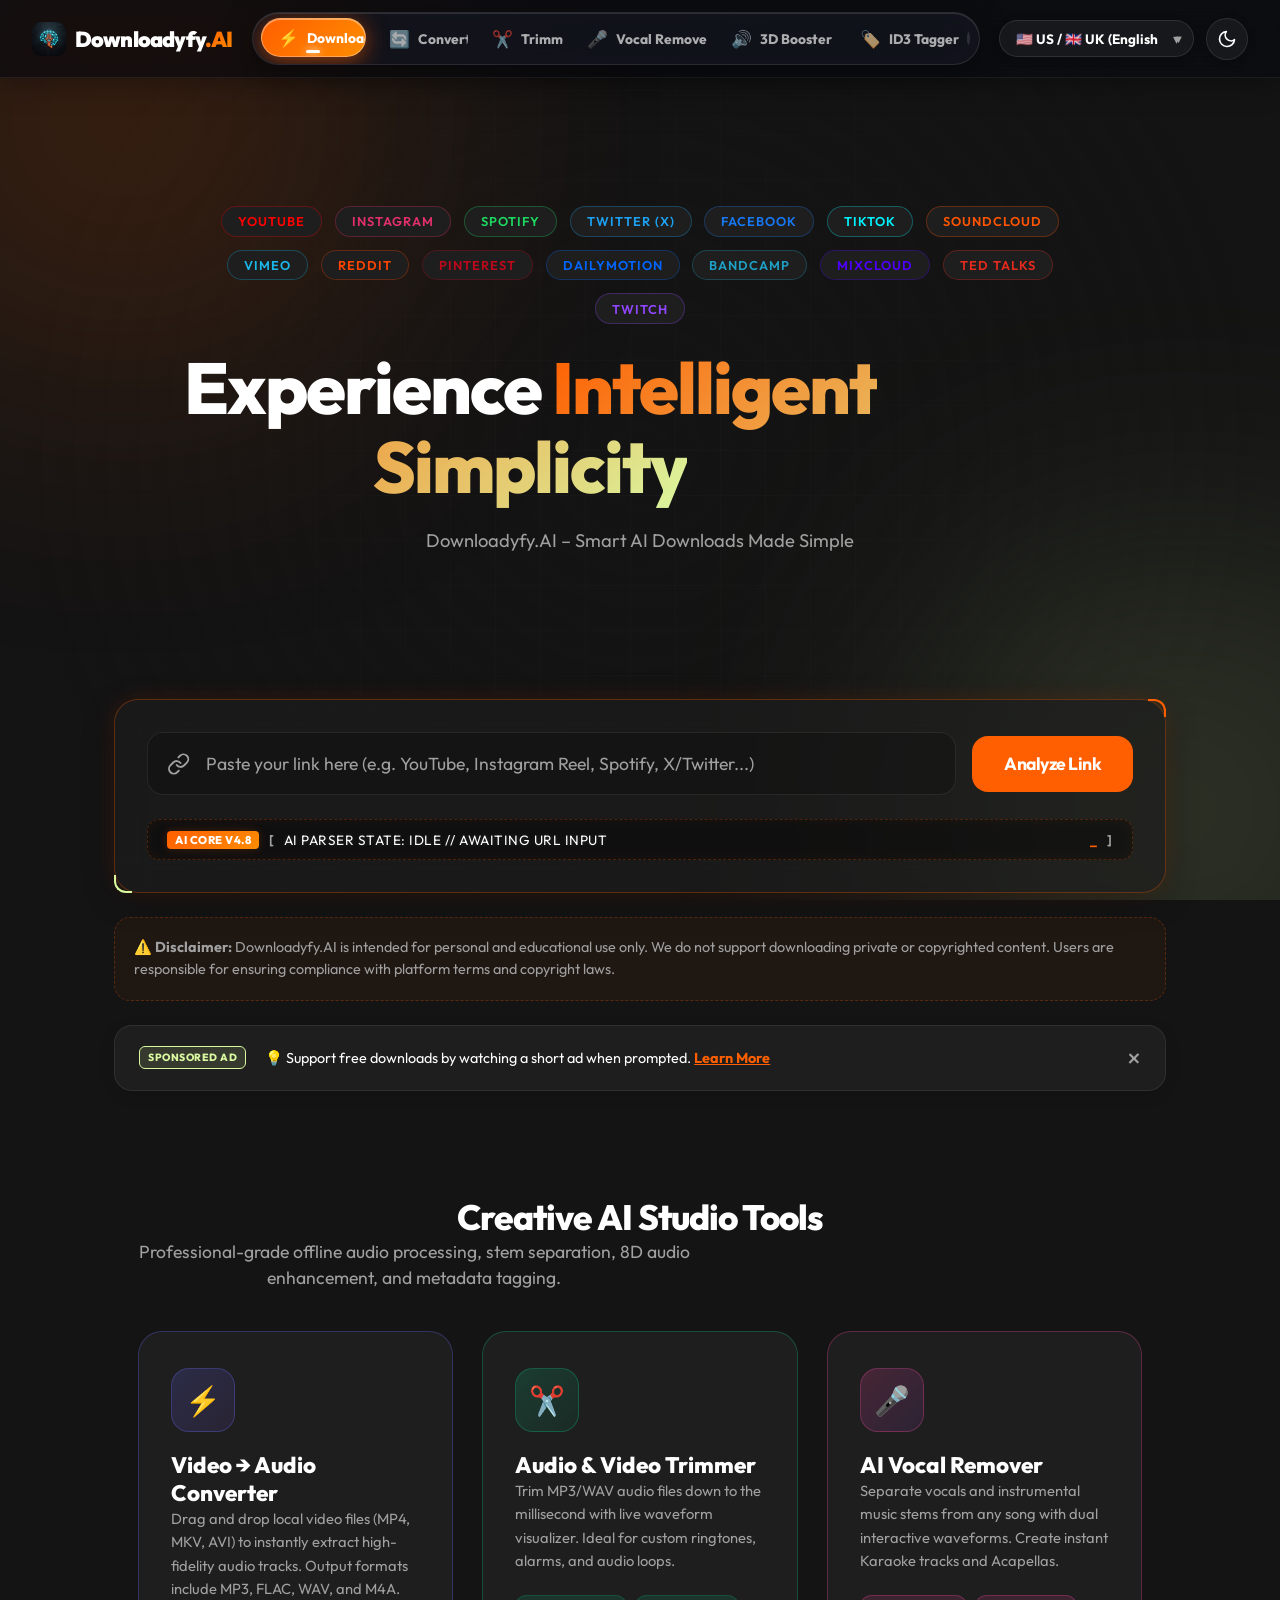
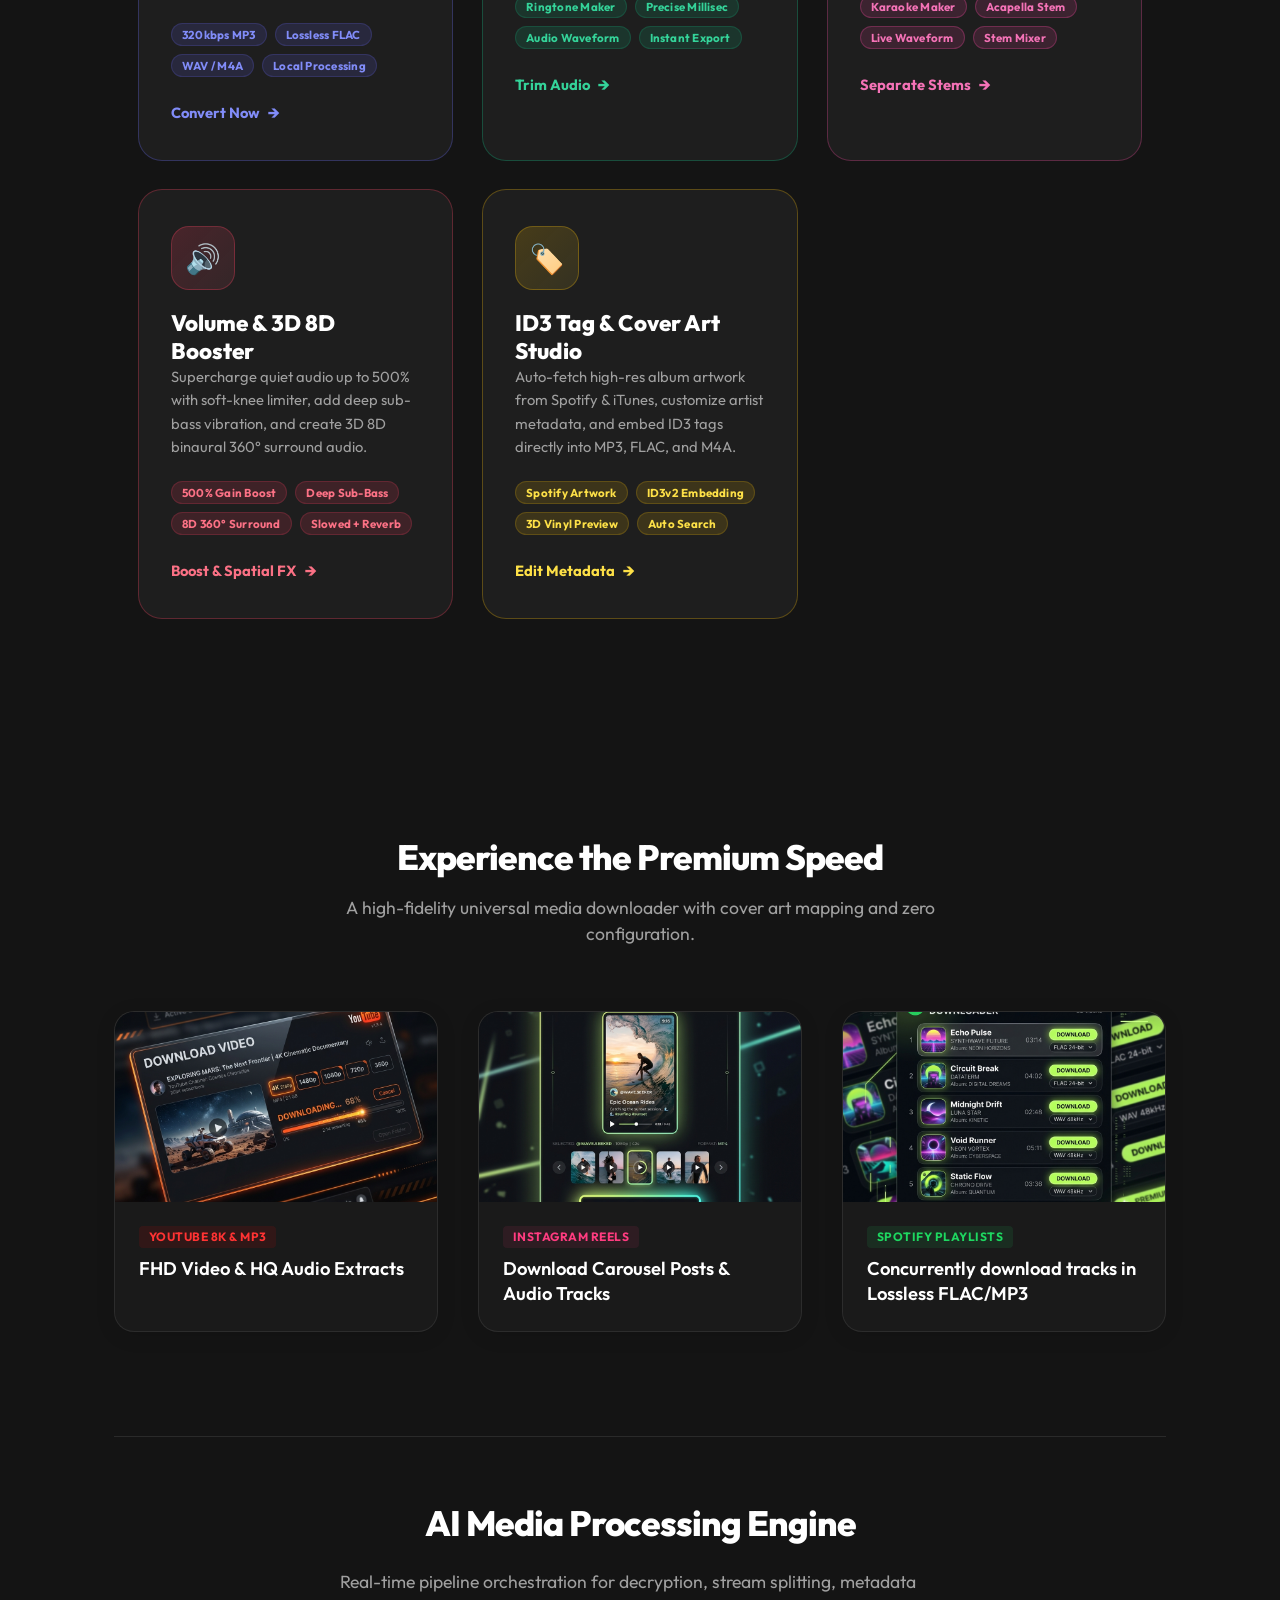
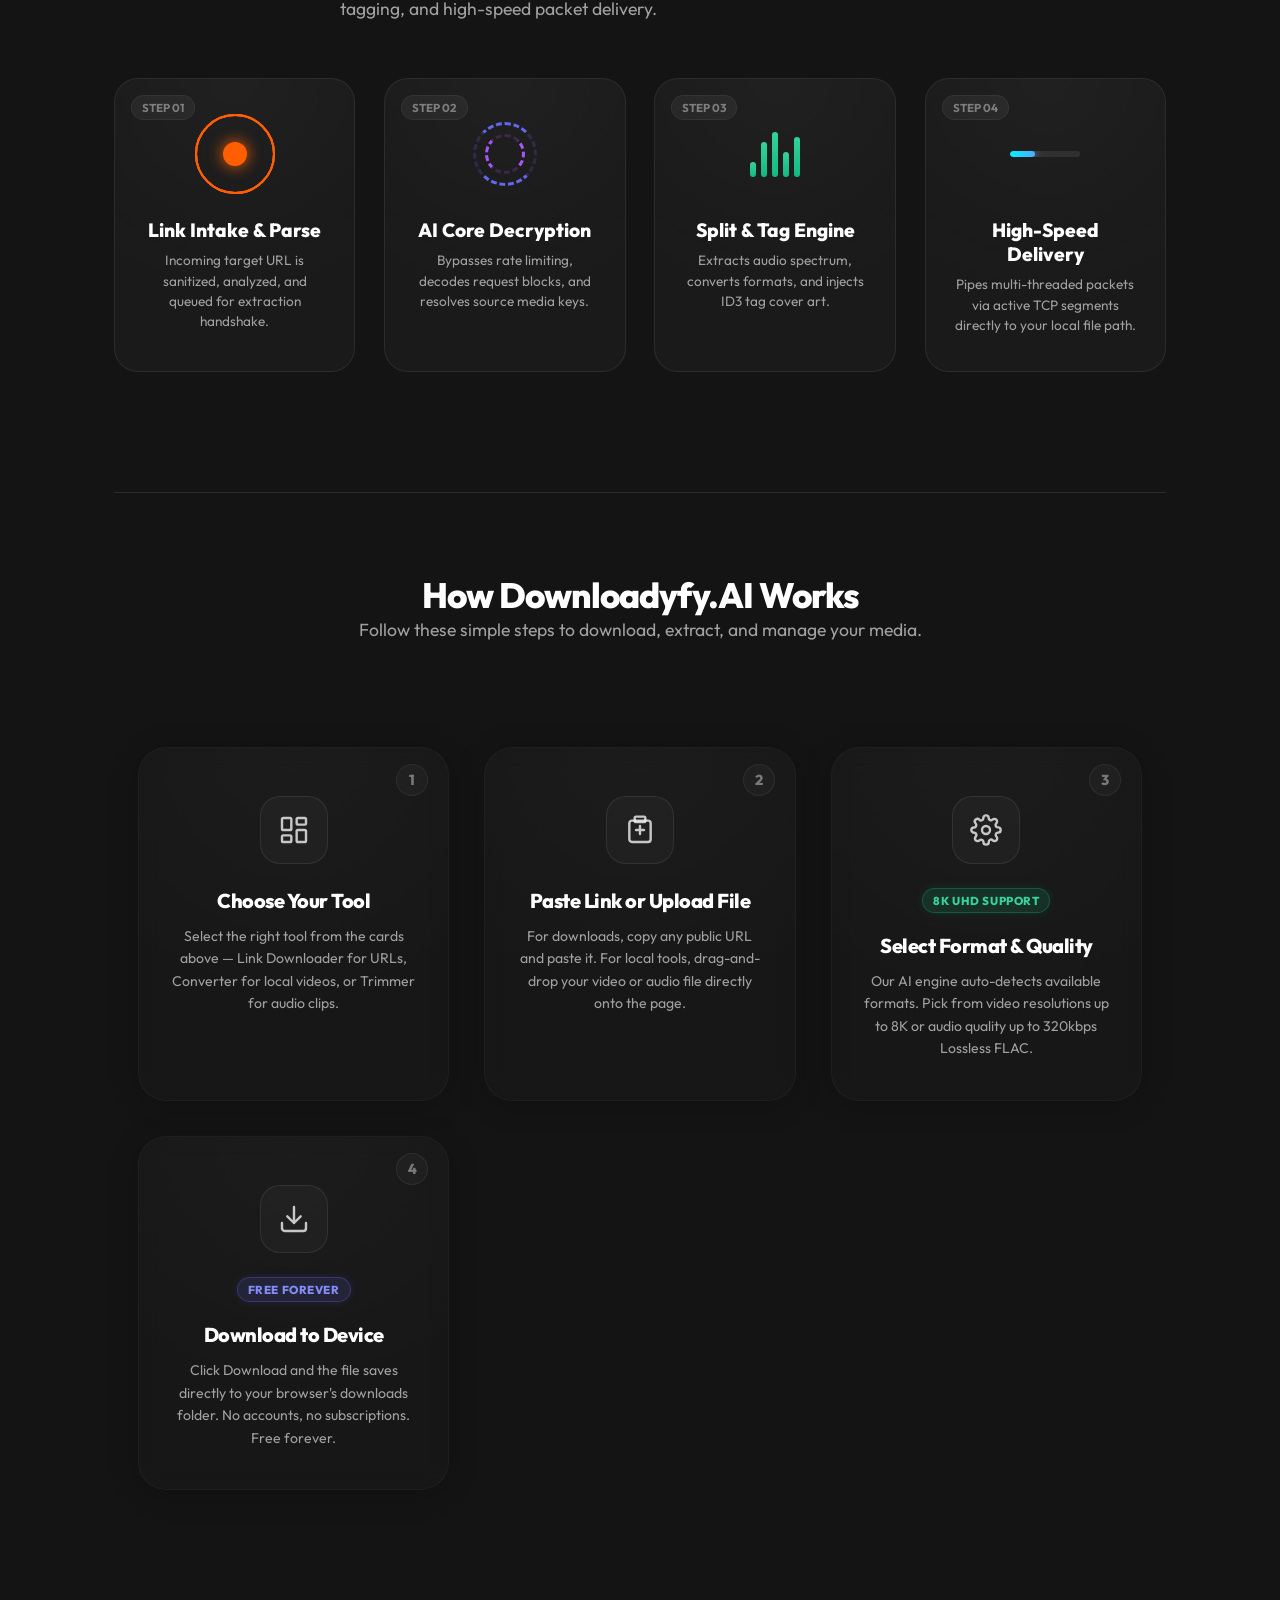
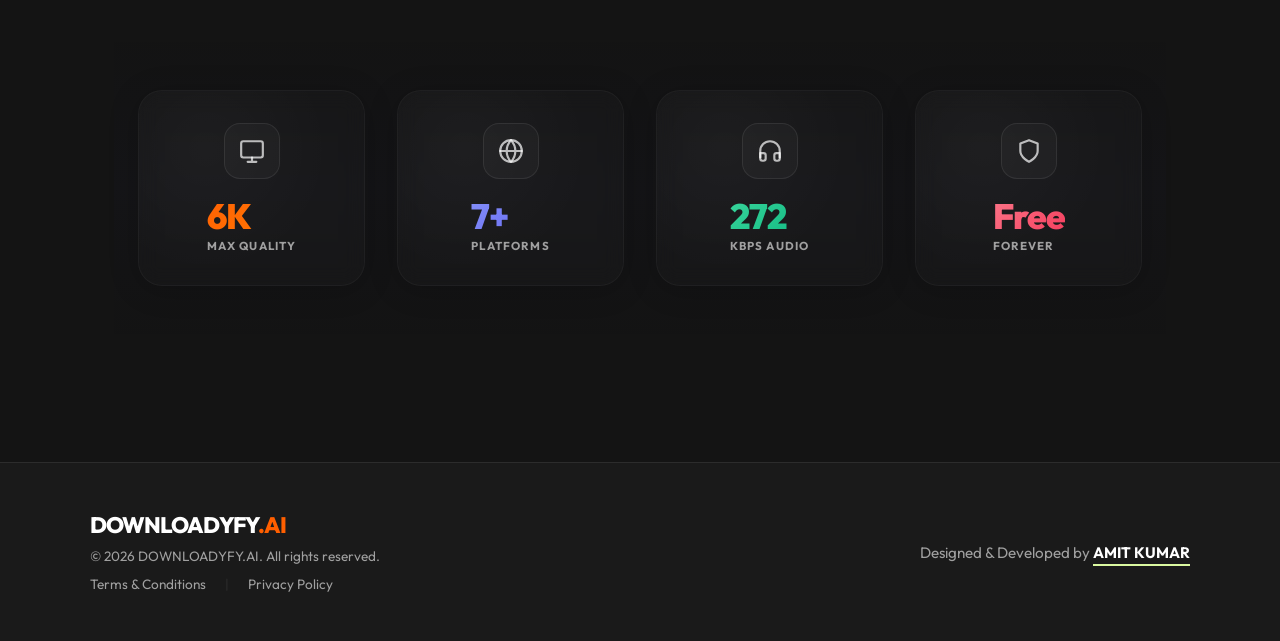
==== frontend/index.html @ 8afffbb5 "style(navbar): implement ultra-premium floating island dock, animated micro-badges, and fixed CSS pa" ====
<!DOCTYPE html>
<html lang="en">
<head>
    <meta charset="UTF-8">
    <meta name="viewport" content="width=device-width, initial-scale=1.0">
    <title>DOWNLOADYFY.AI - Universal Media Downloader & Converter</title>
    <meta name="description" content="Download YouTube 8K videos, MP3, Instagram Reels, Spotify playlists. Convert video to audio. Trim ringtones. Free forever.">
    <link rel="preconnect" href="https://fonts.googleapis.com">
    <link rel="preconnect" href="https://fonts.gstatic.com" crossorigin>
    <link href="https://fonts.googleapis.com/css2?family=Outfit:wght@300;400;600;800&display=swap" rel="stylesheet">
    <link rel="stylesheet" href="styles.css?v=25">
    <style>
        /* ===== HOME PAGE SPECIFIC STYLES ===== */
        .home-hero {
            text-align: center;
            padding: 5rem 1rem 3rem;
        }
        .home-hero .hero-title {
            font-size: clamp(2.5rem, 6vw, 4.5rem);
            margin-bottom: 1.2rem;
        }
        .home-hero .hero-subtitle {
            font-size: 1.15rem;
            max-width: 640px;
            margin: 0 auto 2.5rem;
        }

        /* Tool Selection Cards */
        .tools-grid {
            display: grid;
            grid-template-columns: repeat(auto-fit, minmax(240px, 1fr));
            gap: 1.8rem;
            max-width: 1200px;
            margin: 0 auto;
            padding: 0 1.5rem 4rem;
        }

        .tool-card {
            background: var(--card-bg);
            border: 1px solid var(--glass-border);
            border-radius: 24px;
            padding: 2.2rem 2rem;
            cursor: pointer;
            text-decoration: none;
            color: inherit;
            display: flex;
            flex-direction: column;
            gap: 1rem;
            transition: transform 0.3s cubic-bezier(0.34, 1.56, 0.64, 1),
                        box-shadow 0.3s ease,
                        border-color 0.3s ease;
            position: relative;
            overflow: hidden;
        }

        .tool-card::before {
            content: '';
            position: absolute;
            inset: 0;
            border-radius: 24px;
            opacity: 0;
            transition: opacity 0.4s ease;
        }

        .tool-card:hover {
            transform: translateY(-8px) scale(1.02);
            box-shadow: 0 20px 60px rgba(0,0,0,0.3);
        }

        .tool-card.downloader-tool::before { background: radial-gradient(ellipse at top left, rgba(255, 95, 0, 0.12), transparent 70%); }
        .tool-card.converter-tool::before { background: radial-gradient(ellipse at top left, rgba(99, 102, 241, 0.12), transparent 70%); }
        .tool-card.trimmer-tool::before { background: radial-gradient(ellipse at top left, rgba(16, 185, 129, 0.12), transparent 70%); }
        .tool-card.booster-tool::before { background: radial-gradient(ellipse at top left, rgba(244, 63, 94, 0.12), transparent 70%); }
        .tool-card.tagger-tool::before { background: radial-gradient(ellipse at top left, rgba(234, 179, 8, 0.12), transparent 70%); }

        .tool-card:hover::before { opacity: 1; }

        .tool-card.downloader-tool { border-color: rgba(255, 95, 0, 0.3); }
        .tool-card.converter-tool { border-color: rgba(99, 102, 241, 0.3); }
        .tool-card.trimmer-tool { border-color: rgba(16, 185, 129, 0.3); }
        .tool-card.booster-tool { border-color: rgba(244, 63, 94, 0.3); }
        .tool-card.tagger-tool { border-color: rgba(234, 179, 8, 0.3); }

        .tool-card.downloader-tool:hover { border-color: var(--accent-orange); box-shadow: 0 20px 60px rgba(255,95,0,0.15); }
        .tool-card.converter-tool:hover { border-color: #6366f1; box-shadow: 0 20px 60px rgba(99,102,241,0.15); }
        .tool-card.trimmer-tool:hover { border-color: #10b981; box-shadow: 0 20px 60px rgba(16,185,129,0.15); }
        .tool-card.booster-tool:hover { border-color: #f43f5e; box-shadow: 0 20px 60px rgba(244,63,94,0.15); }
        .tool-card.tagger-tool:hover { border-color: #eab308; box-shadow: 0 20px 60px rgba(234,179,8,0.15); }

        .tool-icon-wrapper {
            width: 64px;
            height: 64px;
            border-radius: 18px;
            display: flex;
            align-items: center;
            justify-content: center;
            font-size: 1.8rem;
            margin-bottom: 0.2rem;
            transition: transform 0.3s ease;
        }

        .tool-card:hover .tool-icon-wrapper { transform: scale(1.1) rotate(-3deg); }

        .tool-card.downloader-tool .tool-icon-wrapper { background: linear-gradient(135deg, rgba(255,95,0,0.2), rgba(255,140,0,0.1)); border: 1px solid rgba(255,95,0,0.3); }
        .tool-card.converter-tool .tool-icon-wrapper { background: linear-gradient(135deg, rgba(99,102,241,0.2), rgba(139,92,246,0.1)); border: 1px solid rgba(99,102,241,0.3); }
        .tool-card.trimmer-tool .tool-icon-wrapper { background: linear-gradient(135deg, rgba(16,185,129,0.2), rgba(5,150,105,0.1)); border: 1px solid rgba(16,185,129,0.3); }
        .tool-card.booster-tool .tool-icon-wrapper { background: linear-gradient(135deg, rgba(244,63,94,0.2), rgba(251,113,133,0.1)); border: 1px solid rgba(244,63,94,0.3); }
        .tool-card.tagger-tool .tool-icon-wrapper { background: linear-gradient(135deg, rgba(234,179,8,0.2), rgba(253,224,71,0.1)); border: 1px solid rgba(234,179,8,0.3); }

        .tool-title {
            font-size: 1.4rem;
            font-weight: 800;
            color: var(--text-main);
            margin: 0;
        }

        .tool-desc {
            font-size: 0.92rem;
            color: var(--text-muted);
            line-height: 1.6;
            margin: 0;
            flex: 1;
        }

        .tool-features {
            display: flex;
            flex-wrap: wrap;
            gap: 0.5rem;
            margin-top: 0.4rem;
        }

        .tool-feature-pill {
            font-size: 0.72rem;
            font-weight: 700;
            padding: 3px 10px;
            border-radius: 20px;
            letter-spacing: 0.02em;
        }

        .tool-card.downloader-tool .tool-feature-pill { background: rgba(255,95,0,0.15); color: var(--accent-orange); border: 1px solid rgba(255,95,0,0.2); }
        .tool-card.converter-tool .tool-feature-pill { background: rgba(99,102,241,0.15); color: #818cf8; border: 1px solid rgba(99,102,241,0.2); }
        .tool-card.trimmer-tool .tool-feature-pill { background: rgba(16,185,129,0.15); color: #34d399; border: 1px solid rgba(16,185,129,0.2); }
        .tool-card.booster-tool .tool-feature-pill { background: rgba(244,63,94,0.15); color: #fb7185; border: 1px solid rgba(244,63,94,0.2); }
        .tool-card.tagger-tool .tool-feature-pill { background: rgba(234,179,8,0.15); color: #fde047; border: 1px solid rgba(234,179,8,0.2); }

        .tool-cta {
            display: flex;
            align-items: center;
            gap: 0.5rem;
            font-weight: 700;
            font-size: 0.92rem;
            margin-top: 0.5rem;
            transition: gap 0.2s ease;
        }

        .tool-card:hover .tool-cta { gap: 0.9rem; }

        .tool-card.downloader-tool .tool-cta { color: var(--accent-orange); }
        .tool-card.converter-tool .tool-cta { color: #818cf8; }
        .tool-card.trimmer-tool .tool-cta { color: #34d399; }
        .tool-card.booster-tool .tool-cta { color: #fb7185; }
        .tool-card.tagger-tool .tool-cta { color: #fde047; }

        .cta-arrow {
            font-size: 1.1rem;
            transition: transform 0.2s ease;
        }

        .tool-card:hover .cta-arrow { transform: translateX(4px); }

        /* Stats Section & Cards Styling */
        .stats-section {
            padding: 4rem 1.5rem;
            width: 100%;
            display: flex;
            justify-content: center;
            align-items: center;
            position: relative;
            background: linear-gradient(180deg, transparent, rgba(99, 102, 241, 0.02) 50%, transparent);
        }

        .stats-container {
            display: grid;
            grid-template-columns: repeat(auto-fit, minmax(200px, 1fr));
            gap: 2rem;
            width: 100%;
            max-width: 1100px;
            margin: 0 auto;
        }

        .stat-card {
            background: rgba(255, 255, 255, 0.015);
            border: 1px solid rgba(255, 255, 255, 0.04);
            border-radius: 24px;
            padding: 2rem 1.5rem;
            display: flex;
            align-items: center;
            gap: 1.25rem;
            transition: all 0.4s cubic-bezier(0.16, 1, 0.3, 1);
            position: relative;
            overflow: hidden;
            box-shadow: 0 4px 30px rgba(0, 0, 0, 0.2);
            backdrop-filter: blur(10px);
            -webkit-backdrop-filter: blur(10px);
        }

        .stat-card::before {
            content: '';
            position: absolute;
            inset: 0;
            background: radial-gradient(circle at 30% 30%, rgba(255, 255, 255, 0.05), transparent 60%);
            opacity: 0.5;
            transition: opacity 0.4s ease;
        }

        .stat-card:hover {
            transform: translateY(-8px) scale(1.02);
            background: rgba(255, 255, 255, 0.035);
            border-color: rgba(255, 95, 0, 0.3);
            box-shadow: 0 20px 40px rgba(255, 95, 0, 0.1), inset 0 0 15px rgba(255, 255, 255, 0.05);
        }

        .stat-card:hover .stat-icon-wrapper {
            background: rgba(255, 95, 0, 0.15);
            color: var(--accent-orange);
            transform: rotate(5deg) scale(1.1);
            box-shadow: 0 0 20px rgba(255, 95, 0, 0.2);
        }

        .stat-card:hover .stat-num {
            text-shadow: 0 0 15px rgba(255, 95, 0, 0.5);
            transform: translateX(2px);
        }

        .stat-icon-wrapper {
            width: 56px;
            height: 56px;
            border-radius: 16px;
            background: rgba(255, 255, 255, 0.03);
            border: 1px solid rgba(255, 255, 255, 0.08);
            display: flex;
            align-items: center;
            justify-content: center;
            color: rgba(255, 255, 255, 0.7);
            transition: all 0.4s cubic-bezier(0.16, 1, 0.3, 1);
            flex-shrink: 0;
        }

        .stat-icon {
            width: 26px;
            height: 26px;
        }

        .stat-info {
            display: flex;
            flex-direction: column;
            gap: 0.25rem;
        }

        .stat-num {
            font-size: 2.2rem;
            font-weight: 850;
            background: linear-gradient(135deg, #ffffff 30%, #a3a3a3 100%);
            -webkit-background-clip: text;
            -webkit-text-fill-color: transparent;
            background-clip: text;
            letter-spacing: -1px;
            line-height: 1;
            transition: all 0.3s ease;
        }

        /* Customize gradients for different stats */
        .stat-card:nth-child(1) .stat-num {
            background: linear-gradient(135deg, var(--accent-orange), #ff7b00);
            -webkit-background-clip: text;
            background-clip: text;
        }
        .stat-card:nth-child(2) .stat-num {
            background: linear-gradient(135deg, #818cf8, #6366f1);
            -webkit-background-clip: text;
            background-clip: text;
        }
        .stat-card:nth-child(3) .stat-num {
            background: linear-gradient(135deg, #34d399, #10b981);
            -webkit-background-clip: text;
            background-clip: text;
        }
        .stat-card:nth-child(4) .stat-num {
            background: linear-gradient(135deg, #fb7185, #f43f5e);
            -webkit-background-clip: text;
            background-clip: text;
        }

        /* Hover border colors corresponding to their gradients */
        .stat-card:nth-child(1):hover { border-color: rgba(255, 95, 0, 0.35); box-shadow: 0 20px 40px rgba(255, 95, 0, 0.12); }
        .stat-card:nth-child(1):hover .stat-icon-wrapper { color: var(--accent-orange); background: rgba(255, 95, 0, 0.12); }
        
        .stat-card:nth-child(2):hover { border-color: rgba(99, 102, 241, 0.35); box-shadow: 0 20px 40px rgba(99, 102, 241, 0.12); }
        .stat-card:nth-child(2):hover .stat-icon-wrapper { color: #818cf8; background: rgba(99, 102, 241, 0.12); }

        .stat-card:nth-child(3):hover { border-color: rgba(16, 185, 129, 0.35); box-shadow: 0 20px 40px rgba(16, 185, 129, 0.12); }
        .stat-card:nth-child(3):hover .stat-icon-wrapper { color: #34d399; background: rgba(16, 185, 129, 0.12); }

        .stat-card:nth-child(4):hover { border-color: rgba(244, 63, 94, 0.35); box-shadow: 0 20px 40px rgba(244, 63, 94, 0.12); }
        .stat-card:nth-child(4):hover .stat-icon-wrapper { color: #fb7185; background: rgba(244, 63, 94, 0.12); }

        .stat-lbl {
            font-size: 0.72rem;
            color: var(--text-muted);
            font-weight: 700;
            letter-spacing: 0.1em;
            text-transform: uppercase;
        }

        /* Light theme adjustments */
        body.light-theme .stat-card {
            background: rgba(0, 0, 0, 0.02);
            border-color: rgba(0, 0, 0, 0.06);
            box-shadow: 0 4px 30px rgba(0, 0, 0, 0.05);
        }
        body.light-theme .stat-icon-wrapper {
            background: rgba(0, 0, 0, 0.03);
            border-color: rgba(0, 0, 0, 0.06);
            color: rgba(0, 0, 0, 0.6);
        }

        /* === Premium How It Works Section === */
        .hiw-section {
            display: flex;
            flex-direction: column;
            align-items: center;
            gap: 1.5rem;
            padding: 5rem 1.5rem;
            border-top: 1px solid var(--divider);
            position: relative;
            width: 100%;
        }
        .hiw-grid {
            display: grid;
            grid-template-columns: repeat(auto-fit, minmax(240px, 1fr));
            gap: 2.2rem;
            width: 100%;
            max-width: 1200px;
            margin-top: 3rem;
            position: relative;
        }
        .hiw-card {
            background: rgba(255, 255, 255, 0.015);
            border: 1px solid rgba(255, 255, 255, 0.04);
            border-radius: 28px;
            padding: 3rem 2rem 2.5rem;
            text-align: center;
            position: relative;
            transition: all 0.4s cubic-bezier(0.16, 1, 0.3, 1);
            overflow: hidden;
            box-shadow: 0 4px 30px rgba(0, 0, 0, 0.2);
            backdrop-filter: blur(10px);
            -webkit-backdrop-filter: blur(10px);
        }
        .hiw-card::before {
            content: '';
            position: absolute;
            inset: 0;
            background: radial-gradient(circle at top, rgba(255, 255, 255, 0.02), transparent 70%);
            pointer-events: none;
            transition: opacity 0.4s ease;
        }
        
        .hiw-card-icon-wrapper {
            width: 68px;
            height: 68px;
            border-radius: 20px;
            background: rgba(255, 255, 255, 0.03);
            border: 1px solid rgba(255, 255, 255, 0.08);
            display: flex;
            align-items: center;
            justify-content: center;
            color: rgba(255, 255, 255, 0.75);
            margin: 0 auto 1.5rem;
            transition: all 0.4s cubic-bezier(0.16, 1, 0.3, 1);
            position: relative;
        }
        .hiw-card-icon {
            width: 32px;
            height: 32px;
            stroke-width: 1.8px;
            transition: transform 0.4s ease;
        }
        
        .hiw-num {
            position: absolute;
            top: 1rem;
            right: 1.25rem;
            width: 32px;
            height: 32px;
            border-radius: 50%;
            background: rgba(255, 255, 255, 0.03);
            border: 1px solid rgba(255, 255, 255, 0.06);
            color: rgba(255, 255, 255, 0.4);
            font-weight: 800;
            font-size: 0.9rem;
            display: flex;
            align-items: center;
            justify-content: center;
            transition: all 0.4s cubic-bezier(0.16, 1, 0.3, 1);
        }

        .hiw-card-badge {
            display: inline-flex;
            align-items: center;
            justify-content: center;
            background: rgba(255, 95, 0, 0.15);
            border: 1px solid rgba(255, 95, 0, 0.3);
            color: var(--accent-orange);
            font-size: 0.72rem;
            font-weight: 800;
            padding: 4px 10px;
            border-radius: 20px;
            letter-spacing: 0.05em;
            text-transform: uppercase;
            margin-bottom: 1rem;
            box-shadow: 0 0 10px rgba(255, 95, 0, 0.15);
        }

        /* Hover animations and color themes */
        .hiw-card:hover {
            transform: translateY(-10px) scale(1.02);
            background: rgba(255, 255, 255, 0.035);
        }
        
        .hiw-card:hover .hiw-card-icon-wrapper {
            transform: scale(1.1) rotate(5deg);
            box-shadow: 0 0 25px rgba(255, 255, 255, 0.05);
        }
        .hiw-card:hover .hiw-card-icon {
            transform: scale(1.05);
        }

        /* Customize colors per step */
        /* Card 1: Orange/Red */
        .hiw-card:nth-child(1):hover { border-color: rgba(255, 95, 0, 0.35); box-shadow: 0 20px 40px rgba(255, 95, 0, 0.12); }
        .hiw-card:nth-child(1):hover .hiw-card-icon-wrapper { color: var(--accent-orange); background: rgba(255, 95, 0, 0.12); border-color: rgba(255, 95, 0, 0.3); box-shadow: 0 0 25px rgba(255, 95, 0, 0.2); }
        .hiw-card:nth-child(1):hover .hiw-num { border-color: rgba(255, 95, 0, 0.3); color: var(--accent-orange); background: rgba(255, 95, 0, 0.1); }
        
        /* Card 2: Indigo/Violet */
        .hiw-card:nth-child(2):hover { border-color: rgba(99, 102, 241, 0.35); box-shadow: 0 20px 40px rgba(99, 102, 241, 0.12); }
        .hiw-card:nth-child(2):hover .hiw-card-icon-wrapper { color: #818cf8; background: rgba(99, 102, 241, 0.12); border-color: rgba(99, 102, 241, 0.3); box-shadow: 0 0 25px rgba(99, 102, 241, 0.2); }
        .hiw-card:nth-child(2):hover .hiw-num { border-color: rgba(99, 102, 241, 0.3); color: #818cf8; background: rgba(99, 102, 241, 0.1); }
        
        /* Card 3: Emerald/Green */
        .hiw-card:nth-child(3):hover { border-color: rgba(16, 185, 129, 0.35); box-shadow: 0 20px 40px rgba(16, 185, 129, 0.12); }
        .hiw-card:nth-child(3):hover .hiw-card-icon-wrapper { color: #34d399; background: rgba(16, 185, 129, 0.12); border-color: rgba(16, 185, 129, 0.3); box-shadow: 0 0 25px rgba(16, 185, 129, 0.2); }
        .hiw-card:nth-child(3):hover .hiw-num { border-color: rgba(16, 185, 129, 0.3); color: #34d399; background: rgba(16, 185, 129, 0.1); }
        
        /* Card 4: Sky/Blue */
        .hiw-card:nth-child(4):hover { border-color: rgba(56, 189, 248, 0.35); box-shadow: 0 20px 40px rgba(56, 189, 248, 0.12); }
        .hiw-card:nth-child(4):hover .hiw-card-icon-wrapper { color: #38bdf8; background: rgba(56, 189, 248, 0.12); border-color: rgba(56, 189, 248, 0.3); box-shadow: 0 0 25px rgba(56, 189, 248, 0.2); }
        .hiw-card:nth-child(4):hover .hiw-num { border-color: rgba(56, 189, 248, 0.3); color: #38bdf8; background: rgba(56, 189, 248, 0.1); }

        .hiw-card h4 {
            font-size: 1.25rem;
            font-weight: 800;
            color: var(--text-main);
            margin: 0 0 0.75rem;
            letter-spacing: -0.5px;
        }
        .hiw-card p {
            font-size: 0.88rem;
            color: var(--text-muted);
            line-height: 1.6;
            margin: 0;
        }

        /* Light theme adjustments */
        body.light-theme .hiw-card {
            background: rgba(0, 0, 0, 0.02);
            border-color: rgba(0, 0, 0, 0.06);
            box-shadow: 0 4px 30px rgba(0, 0, 0, 0.05);
        }
        body.light-theme .hiw-card-icon-wrapper {
            background: rgba(0, 0, 0, 0.03);
            border-color: rgba(0, 0, 0, 0.06);
            color: rgba(0, 0, 0, 0.6);
        }
        body.light-theme .hiw-num {
            background: rgba(0, 0, 0, 0.03);
            border-color: rgba(0, 0, 0, 0.05);
            color: rgba(0, 0, 0, 0.4);
        }
    </style>
</head>
<body>
    <nav class="navbar">
        <div class="nav-container">
            <a href="index.html" class="logo" style="display:flex;align-items:center;gap:0.55rem;text-decoration:none;color:inherit;">
                <img src="assets/logo.png" alt="DOWNLOADYFY.AI Logo" style="width:34px;height:34px;border-radius:9px;object-fit:cover;flex-shrink:0;">
                <span class="logo-text">DOWNLOADYFY<span>.AI</span></span>
            </a>
            
            <div class="nav-links-menu">
                <a href="index.html" class="nav-link-item active nav-downloader"><span class="nav-icon">⚡</span><span>Downloader</span></a>
                <a href="converter.html" class="nav-link-item nav-converter"><span class="nav-icon">🔄</span><span>Converter</span></a>
                <a href="trimmer.html" class="nav-link-item nav-trimmer"><span class="nav-icon">✂️</span><span>Trimmer</span></a>
                <a href="vocal-remover.html" class="nav-link-item nav-vocal"><span class="nav-icon">🎤</span><span>Vocal Remover</span><span class="nav-badge">AI</span></a>
                <a href="booster.html" class="nav-link-item nav-booster"><span class="nav-icon">🔊</span><span>3D Booster</span><span class="nav-badge">8D</span></a>
                <a href="tagger.html" class="nav-link-item nav-tagger"><span class="nav-icon">🏷️</span><span>ID3 Tagger</span><span class="nav-badge">PRO</span></a>
            </div>

            <div class="nav-actions">
                <!-- Language Selector Dropdown -->
                <div class="language-selector-wrapper">
                    <select id="languageSelect" class="lang-select-dropdown" aria-label="Select Language">
                        <!-- Popular/User requested -->
                        <option value="en">🇺🇸 US / 🇬🇧 UK (English)</option>
                        <option value="hi">🇮🇳 India (हिंदी)</option>
                        <option value="ne">🇳🇵 Nepal (नेपाली)</option>
                        <option value="ur">🇵🇰 Pakistan (اردو)</option>
                        <option value="ja">🇯🇵 Japan (日本語)</option>
                        <option value="lb">🇱🇺 Luxembourg (Lëtzebuergesch)</option>

                        <!-- Afghanistan to Burkina Faso -->
                        <option value="ps">🇦𝒇 Afghanistan (Pashto)</option>
                        <option value="sq">🇦🇱 Albania (Shqip)</option>
                        <option value="ar">🇩🇿 Algeria / Bahrain (العربية)</option>
                        <option value="ca">🇦🇩 Andorra (Català)</option>
                        <option value="pt">🇦🇴 Angola / Brazil (Português)</option>
                        <option value="es">🇦🇷 Argentina / Bolivia (Español)</option>
                        <option value="hy">🇦🇲 Armenia (Հայերեն)</option>
                        <option value="de">🇦🇹 Austria / Germany (Deutsch)</option>
                        <option value="az">🇦🇿 Azerbaijan (Azərbaycanca)</option>
                        <option value="en">🇧🇸 Bahamas / Belize / Barbados (English)</option>
                        <option value="bn">🇧🇩 Bangladesh (বাংলা)</option>
                        <option value="be">🇧🇾 Belarus (Беларуская)</option>
                        <option value="nl">🇧🇪 Belgium / Netherlands (Nederlands)</option>
                        <option value="fr">🇧🇯 Benin / France / Burkina Faso (Français)</option>
                        <option value="dz">🇧🇹 Bhutan (རྫོང་ཁ)</option>
                        <option value="bs">🇧🇦 Bosnia (Bosanski)</option>
                        <option value="ms">🇧🇳 Brunei (Melayu)</option>
                        <option value="bg">🇧🇬 Bulgaria (Български)</option>

                        <!-- Other major world languages -->
                        <option value="it">🇮🇹 Italy (Italiano)</option>
                        <option value="ko">🇰🇷 Korea (한국어)</option>
                        <option value="ru">🇷🇺 Russia (Русский)</option>
                        <option value="zh-CN">🇨🇳 China (简体中文)</option>
                        <option value="tr">🇹🇷 Turkey (Türkçe)</option>
                        <option value="vi">🇻🇳 Vietnam (Tiếng Việt)</option>
                    </select>
                    <span class="select-arrow" style="
                        position: absolute;
                        right: 10px;
                        top: 50%;
                        transform: translateY(-50%);
                        color: var(--text-muted);
                        pointer-events: none;
                        font-size: 0.7rem;
                    ">▼</span>
                </div>
                <button id="themeToggle" class="theme-toggle-btn" aria-label="Toggle Theme">
                    <svg class="sun-icon hidden" xmlns="http://www.w3.org/2000/svg" width="20" height="20" viewBox="0 0 24 24" fill="none" stroke="currentColor" stroke-width="2" stroke-linecap="round" stroke-linejoin="round"><circle cx="12" cy="12" r="5"></circle><line x1="12" y1="1" x2="12" y2="3"></line><line x1="12" y1="21" x2="12" y2="23"></line><line x1="4.22" y1="4.22" x2="5.64" y2="5.64"></line><line x1="18.36" y1="18.36" x2="19.78" y2="19.78"></line><line x1="1" y1="12" x2="3" y2="12"></line><line x1="21" y1="12" x2="23" y2="12"></line><line x1="4.22" y1="19.78" x2="5.64" y2="18.36"></line><line x1="18.36" y1="5.64" x2="19.78" y2="4.22"></line></svg>
                    <svg class="moon-icon" xmlns="http://www.w3.org/2000/svg" width="20" height="20" viewBox="0 0 24 24" fill="none" stroke="currentColor" stroke-width="2" stroke-linecap="round" stroke-linejoin="round"><path d="M21 12.79A9 9 0 1 1 11.21 3 7 7 0 0 0 21 12.79z"></path></svg>
                </button>
            </div>
        </div>
    </nav>
 
    <div class="background-elements">
        <div class="blob blob-1"></div>
        <div class="blob blob-2"></div>
    </div>
 
    <main class="container">
        <!-- Hero -->
        <header class="home-hero">
            <div class="badge-container flex-wrap" style="justify-content: center; max-width: 900px; flex-wrap: wrap; margin: 0 auto 1.5rem;">
                <span class="badge-item youtube">YouTube</span>
                <span class="badge-item instagram">Instagram</span>
                <span class="badge-item spotify">Spotify</span>
                <span class="badge-item twitter">Twitter (X)</span>
                <span class="badge-item facebook">Facebook</span>
                <span class="badge-item tiktok">TikTok</span>
                <span class="badge-item soundcloud">SoundCloud</span>
                <span class="badge-item vimeo">Vimeo</span>
                <span class="badge-item reddit">Reddit</span>
                <span class="badge-item pinterest">Pinterest</span>
                <span class="badge-item dailymotion">DailyMotion</span>
                <span class="badge-item bandcamp">Bandcamp</span>
                <span class="badge-item mixcloud">Mixcloud</span>
                <span class="badge-item ted">TED Talks</span>
                <span class="badge-item twitch">Twitch</span>
            </div>
            <h1 class="hero-title" data-translate="hero_title">Experience <span class="gradient-text">Intelligent Simplicity</span></h1>
            <p class="hero-subtitle" data-translate="hero_subtitle">Paste a link below to download videos, audio, or playlists instantly.</p>
        </header>
 
        <!-- Homepage Link Downloader Form -->
        <section class="downloader-section">
            <div class="input-glass">
                <form id="fetchForm">
                    <div class="input-wrapper">
                        <svg class="link-icon" xmlns="http://www.w3.org/2000/svg" width="24" height="24" viewBox="0 0 24 24" fill="none" stroke="currentColor" stroke-width="2" stroke-linecap="round" stroke-linejoin="round"><path d="M10 13a5 5 0 0 0 7.54.54l3-3a5 5 0 0 0-7.07-7.07l-1.72 1.71"></path><path d="M14 11a5 5 0 0 0-7.54-.54l-3 3a5 5 0 0 0 7.07 7.07l1.71-1.71"></path></svg>
                        <input type="url" id="videoUrl" placeholder="Paste your link here (e.g. YouTube, Instagram Reel, Spotify, X/Twitter...)" required autocomplete="off">
                    </div>
                    <button type="submit" class="glow-button" id="fetchBtn">
                        <span class="btn-text" data-translate="analyze_btn">Analyze Link</span>
                        <div class="loader-spinner hidden" id="fetchLoader"></div>
                    </button>
                </form>
                
                <!-- AI Live Telemetry Parser -->
                <div class="ai-telemetry-bar">
                    <span class="telemetry-tag">AI CORE V4.8</span>
                    <span class="telemetry-bracket">[</span>
                    <span class="telemetry-status" id="telemetryStatus" data-translate="telemetry_idle">AI PARSER STATE: IDLE // AWAITING URL INPUT</span>
                    <span class="telemetry-cursor">_</span>
                    <span class="telemetry-bracket">]</span>
                </div>
            </div>
 
            <!-- Disclaimer Box -->
            <div class="legal-disclaimer" style="margin-top: 1.5rem;">
                <p data-translate="disclaimer">⚠️ <strong>Disclaimer:</strong> Downloadyfy.AI is intended for personal and educational use only. We do not support downloading private or copyrighted content. Users are responsible for ensuring compliance with platform terms and copyright laws.</p>
            </div>
            <!-- Simulated Ad Banner -->
            <div id="adBanner" class="ad-banner-wrapper">
                <div class="ad-badge">SPONSORED AD</div>
                <p class="ad-text">💡 Support free downloads by watching a short ad when prompted. <a href="#" id="adUpgradeLink" class="ad-link">Learn More</a></p>
                <button type="button" class="close-ad-btn" id="closeAdBtn">&times;</button>
            </div>
        </section>

        <!-- Analysis Loader -->
        <section class="loader-section hidden" id="analysisLoader">
            <div class="glass-card loading-card">
                <div class="scanner-container">
                    <div class="orbit-spinner">
                        <div class="orbit"></div>
                        <div class="orbit"></div>
                        <div class="orbit"></div>
                        <div class="center-glow">AI</div>
                    </div>
                    <div class="scanner-bar"></div>
                </div>
                <div class="loading-status">
                    <h3 class="status-heading">AI Engine Analyzing Link</h3>
                    <div class="status-steps">
                        <div class="step" id="step1"><span class="dot"></span><span class="step-text">Parsing URL metadata...</span></div>
                        <div class="step" id="step2"><span class="dot"></span><span class="step-text">Connecting to streaming servers...</span></div>
                        <div class="step" id="step3"><span class="dot"></span><span class="step-text">Extracting video and audio formats...</span></div>
                    </div>
                </div>
            </div>
        </section>

        <!-- Result Card (YouTube / General) -->
        <section class="result-section hidden" id="resultCard">
            <div class="glass-card">
                <div class="media-preview">
                    <div class="img-wrapper">
                        <img id="mediaThumbnail" src="" alt="Video Thumbnail">
                        <span class="duration-badge" id="mediaDuration">00:00</span>
                    </div>
                    <div class="media-info">
                        <h2 id="mediaTitle">Video Title Loading...</h2>
                        <p id="mediaAuthor">Channel Name</p>
                    </div>
                </div>
                <div class="download-options">
                    <h3>Select Quality / Format</h3>
                    <div class="format-grid">
                        <div class="format-column">
                            <h4>🎬 Video</h4>
                            <div class="btn-group" id="videoFormats"></div>
                        </div>
                        <div class="format-column">
                            <h4>🎵 Audio</h4>
                            <div class="btn-group" id="audioFormats"></div>
                        </div>
                    </div>
                    <div class="status-box hidden" id="downloadStatus">
                        <canvas id="downloadCanvas" class="download-canvas"></canvas>
                        <div class="download-animation-container">
                            <div class="video-anim-wrapper">
                                <div class="video-shutter">
                                    <svg class="video-icon" xmlns="http://www.w3.org/2000/svg" width="32" height="32" viewBox="0 0 24 24" fill="none" stroke="currentColor" stroke-width="2" stroke-linecap="round" stroke-linejoin="round"><rect x="2" y="2" width="20" height="20" rx="2.18" ry="2.18"></rect><line x1="7" y1="2" x2="7" y2="22"></line><line x1="17" y1="2" x2="17" y2="22"></line><line x1="2" y1="12" x2="22" y2="12"></line><line x1="2" y1="7" x2="7" y2="7"></line><line x1="2" y1="17" x2="7" y2="17"></line><line x1="17" y1="17" x2="22" y2="17"></line><line x1="17" y1="7" x2="22" y2="7"></line></svg>
                                    <div class="pulse-ring"></div>
                                    <div class="pulse-ring delay-1"></div>
                                </div>
                                <div class="film-reel-container">
                                    <div class="reel-dot"></div><div class="reel-dot"></div><div class="reel-dot"></div>
                                </div>
                            </div>
                            <div class="audio-anim-wrapper">
                                <div class="vinyl-disc">
                                    <svg class="music-icon" xmlns="http://www.w3.org/2000/svg" width="32" height="32" viewBox="0 0 24 24" fill="none" stroke="currentColor" stroke-width="2" stroke-linecap="round" stroke-linejoin="round"><path d="M9 18V5l12-2v13"></path><circle cx="6" cy="18" r="3"></circle><circle cx="18" cy="16" r="3"></circle></svg>
                                    <div class="pulse-ring"></div>
                                    <div class="pulse-ring delay-1"></div>
                                </div>
                                <div class="download-waves"><span></span><span></span><span></span><span></span><span></span></div>
                            </div>
                        </div>
                        <div class="progress-bar"><div class="progress-fill" id="progressFill"></div></div>
                        <div class="terminal-log-wrapper">
                            <span class="terminal-prompt">></span> <span id="statusText">Starting download...</span>
                        </div>
                        <div class="download-stats-grid">
                            <div class="stat-card"><span class="stat-label">SPEED</span><span class="stat-value" id="downloadSpeed">0.0 MB/s</span></div>
                            <div class="stat-card"><span class="stat-label">PROCESSED</span><span class="stat-value" id="downloadProcessed">0.0 MB</span></div>
                            <div class="stat-card"><span class="stat-label">TIME LEFT</span><span class="stat-value" id="downloadETA">--s</span></div>
                        </div>
                    </div>
                </div>
            </div>
        </section>

        <!-- Instagram Result Card -->
        <section class="instagram-section hidden" id="instagramCard">
            <div class="glass-card instagram-glass-card">
                <div class="instagram-post-header">
                    <div class="instagram-avatar">
                        <svg viewBox="0 0 24 24" fill="none" stroke="currentColor" stroke-width="2" stroke-linecap="round" stroke-linejoin="round" class="ig-avatar-icon"><path d="M16 21v-2a4 4 0 0 0-4-4H5a4 4 0 0 0-4 4v2"></path><circle cx="8.5" cy="7" r="4"></circle></svg>
                    </div>
                    <div class="instagram-meta">
                        <h3 id="igUploader">instagram_user</h3>
                        <p id="igTitle">Instagram Media Downloader</p>
                    </div>
                    <div class="instagram-stats-badge">
                        <span class="ig-stat-pill"><span class="stat-icon">❤️</span> <span id="igLikesVal">0</span></span>
                        <span class="ig-stat-pill"><span class="stat-icon">💬</span> <span id="igCommentsVal">0</span></span>
                        <span class="ig-stat-pill"><span class="stat-icon">✈️</span> <span id="igSharesVal">0</span></span>
                    </div>
                    <div class="instagram-brand-logo-wrapper">
                        <svg class="ig-brand-logo-icon" viewBox="0 0 24 24" fill="none" stroke="currentColor" stroke-width="2" stroke-linecap="round" stroke-linejoin="round" width="26" height="26"><rect x="2" y="2" width="20" height="20" rx="5" ry="5"></rect><path d="M16 11.37A4 4 0 1 1 12.63 8 4 4 0 0 1 16 11.37z"></path><line x1="17.5" y1="6.5" x2="17.51" y2="6.5"></line></svg>
                    </div>
                </div>
                <div class="ig-divider"></div>
                <div class="instagram-media-preview" id="igPreviewContainer">
                    <img id="igMainPreview" src="" alt="Instagram Preview">
                    <span class="media-type-badge" id="igMediaTypeBadge">Reel</span>
                </div>
                <div class="ig-divider"></div>
                <div class="instagram-download-options">
                    <h3 class="ig-options-title">Available Media Downloads</h3>
                    <div class="ig-single-options" id="igSingleOptions">
                        <div class="ig-download-grid">
                            <div class="ig-download-item" id="igVideoItem">
                                <span class="ig-item-label">🎬 High Resolution Video (MP4)</span>
                                <button class="glow-button ig-btn" id="igVideoBtn">Download Video</button>
                            </div>
                            <div class="ig-download-item" id="igImageItem">
                                <span class="ig-item-label">🖼️ High Resolution Image (JPG)</span>
                                <button class="glow-button ig-btn" id="igImageBtn">Download Image</button>
                            </div>
                            <div class="ig-download-item" id="igAudioItem">
                                <span class="ig-item-label">🎵 Extract Audio Track (MP3)</span>
                                <button class="glow-button ig-btn" id="igAudioBtn">Download Audio</button>
                            </div>
                        </div>
                    </div>
                    <div class="ig-carousel-options hidden" id="igCarouselOptions">
                        <div class="ig-carousel-grid" id="igCarouselGrid"></div>
                    </div>
                    <div class="status-box hidden" id="igDownloadStatus">
                        <canvas id="igDownloadCanvas" class="download-canvas"></canvas>
                        <div class="download-animation-container">
                            <div class="video-anim-wrapper">
                                <div class="video-shutter">
                                    <svg class="video-icon" xmlns="http://www.w3.org/2000/svg" width="32" height="32" viewBox="0 0 24 24" fill="none" stroke="currentColor" stroke-width="2" stroke-linecap="round" stroke-linejoin="round"><rect x="2" y="2" width="20" height="20" rx="2.18" ry="2.18"></rect><line x1="7" y1="2" x2="7" y2="22"></line><line x1="17" y1="2" x2="17" y2="22"></line><line x1="2" y1="12" x2="22" y2="12"></line><line x1="2" y1="7" x2="7" y2="7"></line><line x1="2" y1="17" x2="7" y2="17"></line><line x1="17" y1="17" x2="22" y2="17"></line><line x1="17" y1="7" x2="22" y2="7"></line></svg>
                                    <div class="pulse-ring"></div>
                                </div>
                            </div>
                        </div>
                        <div class="progress-bar"><div class="progress-fill" id="igProgressFill"></div></div>
                        <div class="terminal-log-wrapper">
                            <span class="terminal-prompt">></span> <span id="igStatusText">Downloading media...</span>
                        </div>
                        <div class="download-stats-grid">
                            <div class="stat-card"><span class="stat-label">SPEED</span><span class="stat-value" id="igDownloadSpeed">0.0 MB/s</span></div>
                            <div class="stat-card"><span class="stat-label">PROCESSED</span><span class="stat-value" id="igDownloadProcessed">0.0 MB</span></div>
                            <div class="stat-card"><span class="stat-label">TIME LEFT</span><span class="stat-value" id="igDownloadETA">--s</span></div>
                        </div>
                    </div>
                </div>
            </div>
        </section>

        <!-- Playlist Section -->
        <section class="playlist-section hidden" id="playlistCard">
            <div class="glass-card">
                <div class="playlist-header">
                    <h2 id="playlistTitle">Playlist Title Loading...</h2>
                    <p id="playlistCount">0 videos found</p>
                    <div class="playlist-actions">
                        <button class="glow-button small-btn" id="downloadAllBtn">Download All</button>
                    </div>
                </div>
                <div class="playlist-items" id="playlistItems"></div>
                <div class="status-box hidden" id="playlistStatus">
                    <canvas id="playlistDownloadCanvas" class="download-canvas"></canvas>
                    <div class="download-animation-container">
                        <div class="video-anim-wrapper">
                            <div class="video-shutter">
                                <svg class="video-icon" xmlns="http://www.w3.org/2000/svg" width="32" height="32" viewBox="0 0 24 24" fill="none" stroke="currentColor" stroke-width="2" stroke-linecap="round" stroke-linejoin="round"><rect x="2" y="2" width="20" height="20" rx="2.18" ry="2.18"></rect><line x1="7" y1="2" x2="7" y2="22"></line><line x1="17" y1="2" x2="17" y2="22"></line><line x1="2" y1="12" x2="22" y2="12"></line><line x1="2" y1="7" x2="7" y2="7"></line><line x1="2" y1="17" x2="7" y2="17"></line><line x1="17" y1="17" x2="22" y2="17"></line><line x1="17" y1="7" x2="22" y2="7"></line></svg>
                                <div class="pulse-ring"></div>
                                <div class="pulse-ring delay-1"></div>
                            </div>
                            <div class="film-reel-container">
                                <div class="reel-dot"></div><div class="reel-dot"></div><div class="reel-dot"></div>
                            </div>
                        </div>
                        <div class="audio-anim-wrapper">
                            <div class="vinyl-disc">
                                <svg class="music-icon" xmlns="http://www.w3.org/2000/svg" width="32" height="32" viewBox="0 0 24 24" fill="none" stroke="currentColor" stroke-width="2" stroke-linecap="round" stroke-linejoin="round"><path d="M9 18V5l12-2v13"></path><circle cx="6" cy="18" r="3"></circle><circle cx="18" cy="16" r="3"></circle></svg>
                                <div class="pulse-ring"></div>
                                <div class="pulse-ring delay-1"></div>
                            </div>
                            <div class="download-waves"><span></span><span></span><span></span><span></span><span></span></div>
                        </div>
                    </div>
                    <div class="progress-bar"><div class="progress-fill" id="playlistProgressFill"></div></div>
                    <div class="terminal-log-wrapper">
                        <span class="terminal-prompt">></span> <span id="playlistStatusText">Downloading playlist...</span>
                    </div>
                    <div class="download-stats-grid">
                        <div class="stat-card"><span class="stat-label">SPEED</span><span class="stat-value" id="playlistDownloadSpeed">0.0 MB/s</span></div>
                        <div class="stat-card"><span class="stat-label">PROCESSED</span><span class="stat-value" id="playlistDownloadProcessed">0.0 MB</span></div>
                        <div class="stat-card"><span class="stat-label">TIME LEFT</span><span class="stat-value" id="playlistDownloadETA">--s</span></div>
                    </div>
                </div>
            </div>
        </section>

        <!-- Additional Media Tools Section -->
        <section class="additional-tools-section" id="additionalToolsSection" style="margin-top: 3rem; width: 100%;">
            <div style="text-align: center; margin-bottom: 2.5rem;">
                <h2 class="section-title" data-translate="additional_tools_title">Creative AI Studio Tools</h2>
                <p class="section-subtitle" data-translate="additional_tools_subtitle">Professional-grade offline audio processing, stem separation, 8D audio enhancement, and metadata tagging.</p>
            </div>
            <div class="tools-grid">
                <!-- Tool 1: Video to Audio Converter -->
                <a href="converter.html" class="tool-card converter-tool">
                    <div class="tool-icon-wrapper">⚡</div>
                    <div>
                        <h2 class="tool-title" data-translate="video_audio_title">Video → Audio Converter</h2>
                        <p class="tool-desc" data-translate="video_audio_desc">Drag and drop local video files (MP4, MKV, AVI) to instantly extract high-fidelity audio tracks. Output formats include MP3, FLAC, WAV, and M4A.</p>
                    </div>
                    <div class="tool-features">
                        <span class="tool-feature-pill">320kbps MP3</span>
                        <span class="tool-feature-pill">Lossless FLAC</span>
                        <span class="tool-feature-pill">WAV / M4A</span>
                        <span class="tool-feature-pill">Local Processing</span>
                    </div>
                    <div class="tool-cta">
                        <span data-translate="convert_now">Convert Now</span>
                        <span class="cta-arrow">→</span>
                    </div>
                </a>

                <!-- Tool 2: Audio Trimmer -->
                <a href="trimmer.html" class="tool-card trimmer-tool">
                    <div class="tool-icon-wrapper">✂️</div>
                    <div>
                        <h2 class="tool-title" data-translate="audio_trimmer_title">Audio & Video Trimmer</h2>
                        <p class="tool-desc" data-translate="audio_trimmer_desc">Trim MP3/WAV audio files down to the millisecond with live waveform visualizer. Ideal for custom ringtones, alarms, and audio loops.</p>
                    </div>
                    <div class="tool-features">
                        <span class="tool-feature-pill">Ringtone Maker</span>
                        <span class="tool-feature-pill">Precise Millisec</span>
                        <span class="tool-feature-pill">Audio Waveform</span>
                        <span class="tool-feature-pill">Instant Export</span>
                    </div>
                    <div class="tool-cta">
                        <span data-translate="trim_audio">Trim Audio</span>
                        <span class="cta-arrow">→</span>
                    </div>
                </a>

                <!-- Tool 3: AI Vocal Remover & Karaoke Maker -->
                <a href="vocal-remover.html" class="tool-card converter-tool" style="border-color: rgba(236, 72, 153, 0.3);">
                    <div class="tool-icon-wrapper" style="background: linear-gradient(135deg, rgba(236, 72, 153, 0.2), rgba(168, 85, 247, 0.1)); border: 1px solid rgba(236, 72, 153, 0.3);">🎤</div>
                    <div>
                        <h2 class="tool-title">AI Vocal Remover</h2>
                        <p class="tool-desc">Separate vocals and instrumental music stems from any song with dual interactive waveforms. Create instant Karaoke tracks and Acapellas.</p>
                    </div>
                    <div class="tool-features">
                        <span class="tool-feature-pill" style="background: rgba(236, 72, 153, 0.15); color: #f472b6; border: 1px solid rgba(236, 72, 153, 0.3);">Karaoke Maker</span>
                        <span class="tool-feature-pill" style="background: rgba(236, 72, 153, 0.15); color: #f472b6; border: 1px solid rgba(236, 72, 153, 0.3);">Acapella Stem</span>
                        <span class="tool-feature-pill" style="background: rgba(236, 72, 153, 0.15); color: #f472b6; border: 1px solid rgba(236, 72, 153, 0.3);">Live Waveform</span>
                        <span class="tool-feature-pill" style="background: rgba(236, 72, 153, 0.15); color: #f472b6; border: 1px solid rgba(236, 72, 153, 0.3);">Stem Mixer</span>
                    </div>
                    <div class="tool-cta" style="color: #f472b6;">
                        <span>Separate Stems</span>
                        <span class="cta-arrow">→</span>
                    </div>
                </a>

                <!-- Tool 4: Audio Volume Booster & 3D 8D Audio -->
                <a href="booster.html" class="tool-card booster-tool">
                    <div class="tool-icon-wrapper">🔊</div>
                    <div>
                        <h2 class="tool-title">Volume & 3D 8D Booster</h2>
                        <p class="tool-desc">Supercharge quiet audio up to 500% with soft-knee limiter, add deep sub-bass vibration, and create 3D 8D binaural 360° surround audio.</p>
                    </div>
                    <div class="tool-features">
                        <span class="tool-feature-pill">500% Gain Boost</span>
                        <span class="tool-feature-pill">Deep Sub-Bass</span>
                        <span class="tool-feature-pill">8D 360° Surround</span>
                        <span class="tool-feature-pill">Slowed + Reverb</span>
                    </div>
                    <div class="tool-cta">
                        <span>Boost & Spatial FX</span>
                        <span class="cta-arrow">→</span>
                    </div>
                </a>

                <!-- Tool 5: ID3 Tag Editor & Cover Art Studio -->
                <a href="tagger.html" class="tool-card tagger-tool">
                    <div class="tool-icon-wrapper">🏷️</div>
                    <div>
                        <h2 class="tool-title">ID3 Tag & Cover Art Studio</h2>
                        <p class="tool-desc">Auto-fetch high-res album artwork from Spotify & iTunes, customize artist metadata, and embed ID3 tags directly into MP3, FLAC, and M4A.</p>
                    </div>
                    <div class="tool-features">
                        <span class="tool-feature-pill">Spotify Artwork</span>
                        <span class="tool-feature-pill">ID3v2 Embedding</span>
                        <span class="tool-feature-pill">3D Vinyl Preview</span>
                        <span class="tool-feature-pill">Auto Search</span>
                    </div>
                    <div class="tool-cta">
                        <span>Edit Metadata</span>
                        <span class="cta-arrow">→</span>
                    </div>
                </a>
            </div>
        </section>

        <div id="errorToast" class="toast hidden">
            <p id="errorMsg">Something went wrong. Please try again.</p>
        </div>





        <!-- Demo Section -->
        <section class="demo-section" id="demoSection" style="margin-top: 3rem;">
            <h2 class="section-title" data-translate="demo_title">Experience the Premium Speed</h2>
            <p class="section-subtitle" data-translate="demo_subtitle">A high-fidelity universal media downloader with cover art mapping and zero configuration.</p>
            <div class="demo-grid">
                <div class="demo-card">
                    <div class="demo-img-wrapper">
                        <img src="assets/youtube_demo.png" alt="YouTube Downloader Preview">
                    </div>
                    <div class="demo-card-info">
                        <span class="demo-tag youtube-tag">YouTube 8K &amp; MP3</span>
                        <h3>FHD Video &amp; HQ Audio Extracts</h3>
                    </div>
                </div>
                <div class="demo-card">
                    <div class="demo-img-wrapper">
                        <img src="assets/instagram_demo.png" alt="Instagram Reels Downloader Preview">
                    </div>
                    <div class="demo-card-info">
                        <span class="demo-tag instagram-tag">Instagram Reels</span>
                        <h3>Download Carousel Posts &amp; Audio Tracks</h3>
                    </div>
                </div>
                <div class="demo-card">
                    <div class="demo-img-wrapper">
                        <img src="assets/spotify_demo.png" alt="Spotify Playlist Downloader Preview">
                    </div>
                    <div class="demo-card-info">
                        <span class="demo-tag spotify-tag">Spotify Playlists</span>
                        <h3>Concurrently download tracks in Lossless FLAC/MP3</h3>
                    </div>
                </div>
            </div>
        </section>

        <!-- AI Media Processing Engine Visualizer -->
        <section class="engine-section reveal" id="engineSection">
            <h2 class="section-title">AI Media Processing Engine</h2>
            <p class="section-subtitle">Real-time pipeline orchestration for decryption, stream splitting, metadata tagging, and high-speed packet delivery.</p>
            <div class="engine-grid">
                <div class="engine-card">
                    <span class="engine-step-badge">STEP 01</span>
                    <div class="engine-anim-container">
                        <div class="pulse-circle"></div>
                        <div class="pulse-wave"></div>
                        <div class="pulse-wave delay-1"></div>
                        <div class="pulse-wave delay-2"></div>
                    </div>
                    <div class="engine-info">
                        <h3>Link Intake &amp; Parse</h3>
                        <p>Incoming target URL is sanitized, analyzed, and queued for extraction handshake.</p>
                    </div>
                </div>
                <div class="engine-card">
                    <span class="engine-step-badge">STEP 02</span>
                    <div class="engine-anim-container">
                        <div class="core-spinner">
                            <div class="core-inner"></div>
                        </div>
                    </div>
                    <div class="engine-info">
                        <h3>AI Core Decryption</h3>
                        <p>Bypasses rate limiting, decodes request blocks, and resolves source media keys.</p>
                    </div>
                </div>
                <div class="engine-card">
                    <span class="engine-step-badge">STEP 03</span>
                    <div class="engine-anim-container">
                        <div class="equalizer-container">
                            <div class="eq-bar"></div>
                            <div class="eq-bar"></div>
                            <div class="eq-bar"></div>
                            <div class="eq-bar"></div>
                            <div class="eq-bar"></div>
                        </div>
                    </div>
                    <div class="engine-info">
                        <h3>Split &amp; Tag Engine</h3>
                        <p>Extracts audio spectrum, converts formats, and injects ID3 tag cover art.</p>
                    </div>
                </div>
                <div class="engine-card">
                    <span class="engine-step-badge">STEP 04</span>
                    <div class="engine-anim-container">
                        <div class="pipe-track">
                            <div class="pipe-runner"></div>
                        </div>
                    </div>
                    <div class="engine-info">
                        <h3>High-Speed Delivery</h3>
                        <p>Pipes multi-threaded packets via active TCP segments directly to your local file path.</p>
                    </div>
                </div>
            </div>
        </section>

        <!-- How It Works -->
        <section class="hiw-section reveal" id="howItWorksSection">
            <div style="text-align: center;">
                <h2 class="section-title" data-translate="hiw_title">How Downloadyfy<span>.AI</span> Works</h2>
                <p class="section-subtitle" data-translate="hiw_subtitle">Follow these simple steps to download, extract, and manage your media.</p>
            </div>
            <div class="hiw-grid">
                <div class="hiw-card">
                    <div class="hiw-num">1</div>
                    <div class="hiw-card-icon-wrapper">
                        <svg xmlns="http://www.w3.org/2000/svg" viewBox="0 0 24 24" fill="none" stroke="currentColor" stroke-width="2" stroke-linecap="round" stroke-linejoin="round" class="hiw-card-icon"><rect width="7" height="9" x="3" y="3" rx="1"/><rect width="7" height="5" x="14" y="3" rx="1"/><rect width="7" height="9" x="14" y="12" rx="1"/><rect width="7" height="5" x="3" y="16" rx="1"/></svg>
                    </div>
                    <h4 data-translate="hiw_step1_title">Choose Your Tool</h4>
                    <p data-translate="hiw_step1_desc">Select the right tool from the cards above — Link Downloader for URLs, Converter for local videos, or Trimmer for audio clips.</p>
                </div>
                <div class="hiw-card">
                    <div class="hiw-num">2</div>
                    <div class="hiw-card-icon-wrapper">
                        <svg xmlns="http://www.w3.org/2000/svg" viewBox="0 0 24 24" fill="none" stroke="currentColor" stroke-width="2" stroke-linecap="round" stroke-linejoin="round" class="hiw-card-icon"><path d="M15 2H9a1 1 0 0 0-1 1v2c0 .6.4 1 1 1h6c.6 0 1-.4 1-1V3a1 1 0 0 0-1-1z"/><rect width="16" height="16" x="4" y="5" rx="2"/><path d="M12 9v6M9 12h6"/></svg>
                    </div>
                    <h4 data-translate="hiw_step2_title">Paste Link or Upload File</h4>
                    <p data-translate="hiw_step2_desc">For downloads, copy any public URL and paste it. For local tools, drag-and-drop your video or audio file directly onto the page.</p>
                </div>
                <div class="hiw-card">
                    <div class="hiw-num">3</div>
                    <div class="hiw-card-icon-wrapper">
                        <svg xmlns="http://www.w3.org/2000/svg" viewBox="0 0 24 24" fill="none" stroke="currentColor" stroke-width="2" stroke-linecap="round" stroke-linejoin="round" class="hiw-card-icon"><circle cx="12" cy="12" r="3"/><path d="M19.4 15a1.65 1.65 0 0 0 .33 1.82l.06.06a2 2 0 1 1-2.83 2.83l-.06-.06a1.65 1.65 0 0 0-1.82-.33 1.65 1.65 0 0 0-1 1.51V21a2 2 0 0 1-4 0v-.09A1.65 1.65 0 0 0 9 19.4a1.65 1.65 0 0 0-1.82.33l-.06.06a2 2 0 1 1-2.83-2.83l.06-.06a1.65 1.65 0 0 0 .33-1.82 1.65 1.65 0 0 0-1.51-1H3a2 2 0 0 1 0-4h.09A1.65 1.65 0 0 0 4.6 9a1.65 1.65 0 0 0-.33-1.82l-.06-.06a2 2 0 1 1 2.83-2.83l.06.06a1.65 1.65 0 0 0 1.82.33H9a1.65 1.65 0 0 0 1-1.51V3a2 2 0 0 1 4 0v.09a1.65 1.65 0 0 0 1 1.51 1.65 1.65 0 0 0 1.82-.33l.06-.06a2 2 0 1 1 2.83 2.83l-.06.06a1.65 1.65 0 0 0-.33 1.82V9a1.65 1.65 0 0 0 1.51 1H21a2 2 0 0 1 0 4h-.09a1.65 1.65 0 0 0-1.51 1z"/></svg>
                    </div>
                    <div style="margin-bottom: 0.25rem;">
                        <span class="hiw-card-badge" style="background: rgba(16, 185, 129, 0.15); border-color: rgba(16, 185, 129, 0.3); color: #34d399; box-shadow: 0 0 10px rgba(16, 185, 129, 0.15);">8K UHD Support</span>
                    </div>
                    <h4 data-translate="hiw_step3_title">Select Format &amp; Quality</h4>
                    <p data-translate="hiw_step3_desc">Our AI engine auto-detects available formats. Pick from video resolutions up to 8K or audio quality up to 320kbps Lossless FLAC.</p>
                </div>
                <div class="hiw-card">
                    <div class="hiw-num">4</div>
                    <div class="hiw-card-icon-wrapper">
                        <svg xmlns="http://www.w3.org/2000/svg" viewBox="0 0 24 24" fill="none" stroke="currentColor" stroke-width="2" stroke-linecap="round" stroke-linejoin="round" class="hiw-card-icon"><path d="M21 15v4a2 2 0 0 1-2 2H5a2 2 0 0 1-2-2v-4M7 10l5 5 5-5M12 15V3"/></svg>
                    </div>
                    <div style="margin-bottom: 0.25rem;">
                        <span class="hiw-card-badge" style="background: rgba(99, 102, 241, 0.15); border-color: rgba(99, 102, 241, 0.3); color: #818cf8; box-shadow: 0 0 10px rgba(99, 102, 241, 0.15);">Free Forever</span>
                    </div>
                    <h4 data-translate="hiw_step4_title">Download to Device</h4>
                    <p data-translate="hiw_step4_desc">Click Download and the file saves directly to your browser's downloads folder. No accounts, no subscriptions. Free forever.</p>
                </div>
            </div>
        </section>

        <!-- Stats Section -->
        <section class="stats-section reveal" id="statsSection">
            <div class="stats-container">
                <div class="stat-card">
                    <div class="stat-icon-wrapper">
                        <svg xmlns="http://www.w3.org/2000/svg" viewBox="0 0 24 24" fill="none" stroke="currentColor" stroke-width="2" stroke-linecap="round" stroke-linejoin="round" class="stat-icon"><rect width="20" height="15" x="2" y="3" rx="2"/><path d="M12 18v4M8 22h8"/></svg>
                    </div>
                    <div class="stat-info">
                        <div class="stat-num" data-target="8" data-suffix="K">0K</div>
                        <div class="stat-lbl">MAX QUALITY</div>
                    </div>
                </div>
                <div class="stat-card">
                    <div class="stat-icon-wrapper">
                        <svg xmlns="http://www.w3.org/2000/svg" viewBox="0 0 24 24" fill="none" stroke="currentColor" stroke-width="2" stroke-linecap="round" stroke-linejoin="round" class="stat-icon"><circle cx="12" cy="12" r="10"/><path d="M12 2a14.5 14.5 0 0 0 0 20 14.5 14.5 0 0 0 0-20M2 12h20"/></svg>
                    </div>
                    <div class="stat-info">
                        <div class="stat-num" data-target="9" data-suffix="+">0+</div>
                        <div class="stat-lbl">PLATFORMS</div>
                    </div>
                </div>
                <div class="stat-card">
                    <div class="stat-icon-wrapper">
                        <svg xmlns="http://www.w3.org/2000/svg" viewBox="0 0 24 24" fill="none" stroke="currentColor" stroke-width="2" stroke-linecap="round" stroke-linejoin="round" class="stat-icon"><path d="M3 18v-6a9 9 0 0 1 18 0v6"/><path d="M21 19a2 2 0 0 1-2 2h-1a2 2 0 0 1-2-2v-3a2 2 0 0 1 2-2h3zM3 19a2 2 0 0 0 2 2h1a2 2 0 0 0 2-2v-3a2 2 0 0 0-2-2H3z"/></svg>
                    </div>
                    <div class="stat-info">
                        <div class="stat-num" data-target="320" data-suffix="">0</div>
                        <div class="stat-lbl">KBPS AUDIO</div>
                    </div>
                </div>
                <div class="stat-card">
                    <div class="stat-icon-wrapper">
                        <svg xmlns="http://www.w3.org/2000/svg" viewBox="0 0 24 24" fill="none" stroke="currentColor" stroke-width="2" stroke-linecap="round" stroke-linejoin="round" class="stat-icon"><path d="M12 22s8-4 8-10V5l-8-3-8 3v7c0 6 8 10 8 10z"/></svg>
                    </div>
                    <div class="stat-info">
                        <div class="stat-num" data-text="Free">Free</div>
                        <div class="stat-lbl">FOREVER</div>
                    </div>
                </div>
            </div>
        </section>

    </main>

    <footer class="footer">
        <div class="footer-container">
            <div class="footer-left">
                <div class="footer-logo">DOWNLOADYFY<span>.AI</span></div>
                <p class="footer-copyright">© 2026 DOWNLOADYFY.AI. All rights reserved.</p>
                <div class="footer-links">
                    <a href="#" id="openTermsBtn" class="footer-link">Terms &amp; Conditions</a>
                    <span class="link-separator">|</span>
                    <a href="#" id="openPrivacyBtn" class="footer-link">Privacy Policy</a>
                </div>
            </div>
            <div class="footer-right">
                <span class="developer-credit">Designed &amp; Developed by <span class="credit-name">AMIT KUMAR</span></span>
            </div>
        </div>
    </footer>

    <!-- Ad Countdown Modal -->
    <div id="adModal" class="modal-overlay hidden">
        <div class="modal-card ad-viewer-modal" style="max-width: 500px; text-align: center; gap: 1.5rem; background: #1e1e1e;">
            <button class="modal-close-btn" id="closeAdModalBtn" disabled style="opacity: 0.3; cursor: not-allowed;">&times;</button>
            <div class="modal-header">
                <h2>Support Downloadyfy<span>.AI</span></h2>
                <p>Watching this ad unlocks <strong>1 free download slot</strong>!</p>
            </div>
            <div class="ad-player-box" style="position: relative; width: 100%; aspect-ratio: 16/9; background: #000; border-radius: 16px; overflow: hidden; border: 1px solid var(--glass-border); display: flex; flex-direction: column; align-items: center; justify-content: center; box-shadow: inset 0 0 20px rgba(255,255,255,0.05);">
                <div class="ad-animation" style="position: absolute; width: 100%; height: 100%; background: linear-gradient(135deg, #1e1b4b 0%, #030712 100%); display: flex; flex-direction: column; align-items: center; justify-content: center; z-index: 1;">
                    <div class="spinner" style="width: 44px; height: 44px; border: 3px solid rgba(255,95,0,0.1); border-top-color: var(--accent-orange); border-radius: 50%; animation: spin 1s linear infinite; margin-bottom: 1rem;"></div>
                    <p style="font-weight: 700; color: #ffffff; margin: 0; font-size: 1.1rem; letter-spacing: -0.5px;">Grammarly Pro for Students 📝</p>
                    <p style="font-size: 0.8rem; color: var(--text-muted); margin-top: 4px;">Write documents, check homework, 10x faster!</p>
                </div>
                <div class="ad-countdown-overlay" style="position: absolute; bottom: 12px; left: 12px; background: rgba(0,0,0,0.8); backdrop-filter: blur(4px); padding: 6px 12px; border-radius: 12px; font-size: 0.8rem; font-weight: 700; color: #ffffff; z-index: 2; border: 1px solid rgba(255,255,255,0.1);">
                    Ad ends in: <span id="adTimerVal" style="color: var(--accent-orange); font-size: 0.9rem;">5</span>s
                </div>
            </div>
            <div class="ad-modal-footer" style="display: flex; flex-direction: column; gap: 0.8rem;">
                <button class="glow-button" id="adUpgradeBtn" style="width: 100%;">Support Downloadyfy.AI Free</button>
                <p style="font-size: 0.75rem; color: var(--text-muted); margin: 0;">Or wait for the countdown to unlock your free download slot.</p>
            </div>
        </div>
    </div>

    <!-- Terms & Privacy Modal -->
    <div id="legalModal" class="modal-overlay hidden">
        <div class="modal-card legal-modal">
            <button class="modal-close-btn" id="closeLegalModalBtn">&times;</button>
            <div class="modal-header">
                <h2 id="legalModalTitle">Terms &amp; Conditions</h2>
                <p>Downloadyfy.AI Legal and Security Compliance Policies</p>
            </div>
            <div class="legal-content-body" id="legalContentBody"></div>
        </div>
    </div>

    <!-- Hidden Google Translate Element but rendered for DOM accessibility -->
    <div id="google_translate_element" style="position: absolute; top: -9999px; left: -9999px; width: 0; height: 0; overflow: hidden; opacity: 0; pointer-events: none;"></div>

    <script src="language.js"></script>
    <script src="app.js?v=12"></script>
    <script type="text/javascript" src="https://translate.google.com/translate_a/element.js?cb=googleTranslateElementInit"></script>
</body>
</html>
---- frontend/styles.css ----
:root {
    --bg-color: #141414;
    --card-bg: #1e1e1e;
    --accent-lime: #daf8a0;
    --accent-orange: #ff5f00;
    --accent-orange-hover: #ff7d33;
    --text-main: #ffffff;
    --text-muted: #a0a0a0;
    --divider: #2a2a2a;
    --glass-bg: rgba(30, 30, 30, 0.65);
    --glass-border: rgba(255, 255, 255, 0.08);
    --glow-shadow: rgba(218, 248, 160, 0.2);
    --primary-glow: rgba(255, 95, 0, 0.4);
    --secondary-glow: rgba(218, 248, 160, 0.3);
    
    /* Legacy theme variables mapping for compatibility with platform selectors */
    --primary: var(--accent-orange);
    --secondary: var(--accent-lime);
}

body.light-theme {
    --bg-color: #ffffff;
    --card-bg: #f5f5f7;
    --accent-lime: #8fc235;
    --accent-orange: #ff5f00;
    --accent-orange-hover: #e05300;
    --text-main: #141414;
    --text-muted: #666666;
    --divider: #eaeaea;
    --glass-bg: rgba(245, 245, 247, 0.75);
    --glass-border: rgba(0, 0, 0, 0.08);
    --glow-shadow: rgba(0, 0, 0, 0.05);
    --primary-glow: rgba(255, 95, 0, 0.2);
    --secondary-glow: rgba(143, 194, 53, 0.2);
    
    --primary: var(--accent-orange);
    --secondary: var(--accent-lime);
}

/* Google Translate styling overrides to look 100% native */
.skiptranslate, .goog-te-banner-frame, #goog-gt-tt, .goog-te-balloon-frame {
    display: none !important;
}
body {
    top: 0px !important;
}
.goog-text-highlight {
    background-color: transparent !important;
    box-shadow: none !important;
}

* {
    margin: 0;
    padding: 0;
    box-sizing: border-box;
    font-family: 'Outfit', sans-serif;
}

body {
    background-color: var(--bg-color);
    color: var(--text-main);
    min-height: 100vh;
    overflow-x: hidden;
    position: relative;
    transition: background-color 0.4s ease, color 0.4s ease;
}

body::before {
    content: '';
    position: fixed;
    top: 0;
    left: 0;
    width: 100vw;
    height: 100vh;
    background-image: 
        radial-gradient(circle at 50% 50%, rgba(20, 20, 20, 0) 0%, var(--bg-color) 80%),
        linear-gradient(rgba(255, 255, 255, 0.015) 1px, transparent 1px),
        linear-gradient(90deg, rgba(255, 255, 255, 0.015) 1px, transparent 1px);
    background-size: 100% 100%, 45px 45px, 45px 45px;
    z-index: -2;
    pointer-events: none;
    transition: background 0.4s ease;
}

body.light-theme::before {
    background-image: 
        radial-gradient(circle at 50% 50%, rgba(255, 255, 255, 0) 0%, var(--bg-color) 80%),
        linear-gradient(rgba(0, 0, 0, 0.012) 1px, transparent 1px),
        linear-gradient(90deg, rgba(0, 0, 0, 0.012) 1px, transparent 1px);
}

/* Background elements */
.background-elements {
    position: fixed;
    top: 0;
    left: 0;
    width: 100vw;
    height: 100vh;
    z-index: -1;
    overflow: hidden;
    pointer-events: none;
}

.blob {
    position: absolute;
    border-radius: 50%;
    filter: blur(140px);
    opacity: 0.2;
    animation: float 25s infinite alternate;
}

.blob-1 {
    width: 500px;
    height: 500px;
    background: var(--accent-orange);
    top: -15%;
    left: -10%;
}

.blob-2 {
    width: 450px;
    height: 450px;
    background: var(--accent-lime);
    bottom: -15%;
    right: -10%;
    animation-delay: -12s;
}

body.light-theme .blob-1 {
    opacity: 0.1;
}
body.light-theme .blob-2 {
    opacity: 0.15;
}

@keyframes float {
    0% { transform: translate(0, 0) scale(1); }
    100% { transform: translate(120px, 80px) scale(1.15); }
}

/* ==========================================================================
   ULTRA-PREMIUM FLOATING DOCK NAVBAR & ANIMATED PILL BUTTONS
   ========================================================================== */

.navbar {
    position: sticky;
    top: 0;
    z-index: 1000;
    background: rgba(10, 11, 16, 0.75);
    backdrop-filter: blur(28px) saturate(190%);
    -webkit-backdrop-filter: blur(28px) saturate(190%);
    border-bottom: 1px solid rgba(255, 255, 255, 0.07);
    padding: 0.75rem 2rem;
    transition: all 0.35s cubic-bezier(0.16, 1, 0.3, 1);
    box-shadow: 0 4px 30px rgba(0, 0, 0, 0.35);
}

body.light-theme .navbar {
    background: rgba(255, 255, 255, 0.82);
    border-bottom: 1px solid rgba(0, 0, 0, 0.06);
    box-shadow: 0 4px 25px rgba(0, 0, 0, 0.06);
}

.nav-container {
    max-width: 1280px;
    margin: 0 auto;
    display: flex;
    justify-content: space-between;
    align-items: center;
    gap: 1.2rem;
}

/* Brand Logo */
.navbar .logo {
    display: flex;
    align-items: center;
    gap: 0.65rem;
    text-decoration: none;
    font-size: 1.35rem;
    font-weight: 900;
    letter-spacing: -0.8px;
    color: var(--text-main);
    transition: transform 0.3s cubic-bezier(0.34, 1.56, 0.64, 1);
    flex-shrink: 0;
}

.navbar .logo:hover {
    transform: scale(1.04);
}

.navbar .logo-icon-img {
    width: 36px;
    height: 36px;
    border-radius: 11px;
    box-shadow: 0 4px 16px rgba(255, 95, 0, 0.35);
    transition: all 0.3s ease;
}

.navbar .logo:hover .logo-icon-img {
    box-shadow: 0 0 24px rgba(255, 95, 0, 0.6);
    transform: rotate(-6deg);
}

.navbar .logo-text span {
    background: linear-gradient(135deg, #ff5f00, #ff8c00);
    -webkit-background-clip: text;
    -webkit-text-fill-color: transparent;
}

/* Floating Segmented Island Dock */
.nav-links-menu {
    display: flex;
    align-items: center;
    gap: 6px;
    background: rgba(22, 24, 35, 0.65);
    padding: 6px 8px;
    border-radius: 50px;
    border: 1px solid rgba(255, 255, 255, 0.1);
    backdrop-filter: blur(20px);
    -webkit-backdrop-filter: blur(20px);
    box-shadow: inset 0 1px 0 rgba(255, 255, 255, 0.12), 0 8px 32px rgba(0, 0, 0, 0.4);
    position: relative;
    overflow: hidden;
}

body.light-theme .nav-links-menu {
    background: rgba(240, 242, 248, 0.85);
    border: 1px solid rgba(0, 0, 0, 0.08);
    box-shadow: inset 0 1px 0 rgba(255, 255, 255, 0.9), 0 4px 20px rgba(0, 0, 0, 0.06);
}

/* Individual Pill Button */
.nav-link-item {
    display: inline-flex;
    align-items: center;
    gap: 8px;
    padding: 8px 16px;
    border-radius: 30px;
    font-size: 0.86rem;
    font-weight: 750;
    color: rgba(255, 255, 255, 0.65);
    text-decoration: none;
    border: 1px solid transparent;
    background: transparent;
    transition: all 0.28s cubic-bezier(0.16, 1, 0.3, 1);
    position: relative;
    white-space: nowrap;
    user-select: none;
    cursor: pointer;
    overflow: hidden;
}

body.light-theme .nav-link-item {
    color: rgba(30, 35, 50, 0.7);
}

.nav-link-item .nav-icon {
    font-size: 1.05rem;
    transition: transform 0.3s cubic-bezier(0.34, 1.56, 0.64, 1), filter 0.3s ease;
    display: inline-flex;
    align-items: center;
    justify-content: center;
}

/* Micro Tool Badge */
.nav-badge {
    font-size: 0.65rem;
    font-weight: 850;
    padding: 2px 6px;
    border-radius: 6px;
    background: rgba(255, 255, 255, 0.12);
    color: rgba(255, 255, 255, 0.9);
    letter-spacing: 0.5px;
    text-transform: uppercase;
    transition: all 0.2s ease;
}

/* Hover Shimmer & Lift */
.nav-link-item:hover {
    color: #ffffff;
    background: rgba(255, 255, 255, 0.09);
    border-color: rgba(255, 255, 255, 0.18);
    transform: translateY(-2px);
    box-shadow: 0 6px 20px rgba(0, 0, 0, 0.3);
}

body.light-theme .nav-link-item:hover {
    color: #0b0f19;
    background: rgba(0, 0, 0, 0.05);
    border-color: rgba(0, 0, 0, 0.12);
    box-shadow: 0 4px 15px rgba(0, 0, 0, 0.08);
}

.nav-link-item:hover .nav-icon {
    transform: scale(1.25) rotate(-8deg);
    filter: drop-shadow(0 0 8px currentColor);
}

.nav-link-item:active {
    transform: scale(0.96) translateY(0);
}

/* Active State with Ambient Glow Aura */
.nav-link-item.active {
    color: #ffffff !important;
    border-color: rgba(255, 255, 255, 0.35) !important;
    transform: translateY(-1px);
    position: relative;
}

.nav-link-item.active::after {
    content: '';
    position: absolute;
    bottom: 3px;
    left: 50%;
    transform: translateX(-50%);
    width: 14px;
    height: 3px;
    border-radius: 4px;
    background: #ffffff;
    box-shadow: 0 0 8px #ffffff;
}

/* Distinct Tool Accents */
.nav-link-item.active.nav-downloader {
    background: linear-gradient(135deg, #ff5f00, #ff8c00) !important;
    box-shadow: 0 4px 22px rgba(255, 95, 0, 0.55), inset 0 1px 0 rgba(255, 255, 255, 0.4) !important;
}

.nav-link-item.active.nav-converter {
    background: linear-gradient(135deg, #6366f1, #818cf8) !important;
    box-shadow: 0 4px 22px rgba(99, 102, 241, 0.55), inset 0 1px 0 rgba(255, 255, 255, 0.4) !important;
}

.nav-link-item.active.nav-trimmer {
    background: linear-gradient(135deg, #059669, #10b981) !important;
    box-shadow: 0 4px 22px rgba(16, 185, 129, 0.55), inset 0 1px 0 rgba(255, 255, 255, 0.4) !important;
}

.nav-link-item.active.nav-vocal {
    background: linear-gradient(135deg, #db2777, #ec4899) !important;
    box-shadow: 0 4px 22px rgba(236, 72, 153, 0.55), inset 0 1px 0 rgba(255, 255, 255, 0.4) !important;
}

.nav-link-item.active.nav-booster {
    background: linear-gradient(135deg, #e11d48, #f43f5e) !important;
    box-shadow: 0 4px 22px rgba(244, 63, 94, 0.55), inset 0 1px 0 rgba(255, 255, 255, 0.4) !important;
}

.nav-link-item.active.nav-tagger {
    background: linear-gradient(135deg, #d97706, #eab308) !important;
    color: #111827 !important;
    box-shadow: 0 4px 22px rgba(234, 179, 8, 0.55), inset 0 1px 0 rgba(255, 255, 255, 0.5) !important;
}
.nav-link-item.active.nav-tagger::after {
    background: #111827;
    box-shadow: 0 0 6px rgba(0, 0, 0, 0.5);
}

/* Nav Actions & Theme Switch */
.nav-actions, .nav-controls {
    display: flex;
    align-items: center;
    gap: 0.75rem;
    flex-shrink: 0;
}

.language-selector-wrapper {
    position: relative;
    display: flex;
    align-items: center;
}

.lang-select-dropdown {
    background: rgba(255, 255, 255, 0.05);
    color: var(--text-main);
    border: 1px solid rgba(255, 255, 255, 0.1);
    border-radius: 20px;
    padding: 0.55rem 2.2rem 0.55rem 1rem;
    font-size: 0.85rem;
    font-weight: 700;
    outline: none;
    cursor: pointer;
    appearance: none;
    -webkit-appearance: none;
    transition: all 0.25s cubic-bezier(0.16, 1, 0.3, 1);
    max-width: 195px;
    box-shadow: 0 2px 10px rgba(0, 0, 0, 0.15);
}

.lang-select-dropdown:hover, .lang-select-dropdown:focus {
    border-color: var(--accent-orange);
    background: rgba(255, 255, 255, 0.09);
    box-shadow: 0 0 18px rgba(255, 95, 0, 0.35);
    transform: translateY(-2px);
}

.language-selector-wrapper::after {
    content: '▾';
    position: absolute;
    right: 14px;
    font-size: 0.85rem;
    color: var(--text-muted);
    pointer-events: none;
    transition: all 0.2s ease;
}

.language-selector-wrapper:hover::after {
    color: var(--accent-orange);
    transform: translateY(1px);
}

body.light-theme .lang-select-dropdown {
    background: rgba(0, 0, 0, 0.04);
    border-color: rgba(0, 0, 0, 0.08);
}
body.light-theme .lang-select-dropdown:hover {
    background: rgba(0, 0, 0, 0.07);
    border-color: var(--accent-orange);
}

.theme-toggle-btn {
    background: rgba(255, 255, 255, 0.05);
    border: 1px solid rgba(255, 255, 255, 0.1);
    color: var(--text-main);
    border-radius: 50%;
    width: 42px;
    height: 42px;
    display: flex;
    justify-content: center;
    align-items: center;
    cursor: pointer;
    transition: all 0.3s cubic-bezier(0.16, 1, 0.3, 1);
    box-shadow: 0 2px 10px rgba(0, 0, 0, 0.15);
}

.theme-toggle-btn:hover {
    border-color: var(--accent-orange);
    background: rgba(255, 255, 255, 0.1);
    box-shadow: 0 0 20px rgba(255, 95, 0, 0.4);
    transform: translateY(-2px) scale(1.08) rotate(15deg);
}

body.light-theme .theme-toggle-btn {
    background: rgba(0, 0, 0, 0.04);
    border-color: rgba(0, 0, 0, 0.08);
}
body.light-theme .theme-toggle-btn:hover {
    background: rgba(0, 0, 0, 0.07);
    border-color: var(--accent-orange);
}

/* Responsive Navigation Bar */
@media (max-width: 1180px) {
    .nav-container {
        flex-wrap: wrap;
        gap: 0.8rem;
        justify-content: space-between;
    }
    .nav-links-menu {
        order: 3;
        width: 100%;
        overflow-x: auto;
        padding: 5px;
        -webkit-overflow-scrolling: touch;
        scrollbar-width: none;
        border-radius: 20px;
    }
    .nav-links-menu::-webkit-scrollbar {
        display: none;
    }
}


/* Layout Container */
.container {
    max-width: 1100px;
    margin: 0 auto;
    padding: 3rem 1.5rem;
    display: flex;
    flex-direction: column;
    gap: 3.5rem;
}

/* Hero Section */
.hero-section {
    text-align: center;
    display: flex;
    flex-direction: column;
    align-items: center;
    gap: 1.5rem;
    padding: 2rem 0;
}

.badge-container {
    display: flex;
    gap: 0.8rem;
    margin-bottom: 0.5rem;
}

.badge-item {
    font-size: 0.8rem;
    font-weight: 600;
    text-transform: uppercase;
    letter-spacing: 1px;
    padding: 0.4rem 1rem;
    border-radius: 20px;
    background: var(--card-bg);
    border: 1px solid var(--glass-border);
}

.badge-item.youtube {
    color: #ff0000;
    border-color: rgba(255, 0, 0, 0.3);
}

.badge-item.instagram {
    color: #e1306c;
    border-color: rgba(225, 48, 108, 0.3);
}

.badge-item.spotify {
    color: #1ed760;
    border-color: rgba(30, 215, 96, 0.3);
}

.hero-title {
    font-size: 4rem;
    font-weight: 800;
    letter-spacing: -2px;
    line-height: 1.1;
    max-width: 800px;
}

.gradient-text {
    background: linear-gradient(135deg, var(--accent-orange), var(--accent-lime));
    -webkit-background-clip: text;
    -webkit-text-fill-color: transparent;
}

.hero-subtitle {
    color: var(--text-muted);
    font-size: 1.3rem;
    font-weight: 400;
    max-width: 600px;
    line-height: 1.6;
}

/* Glassmorphism Containers */
.input-glass, .glass-card {
    background: var(--glass-bg);
    backdrop-filter: blur(16px);
    -webkit-backdrop-filter: blur(16px);
    border: 1px solid var(--glass-border);
    border-radius: 24px;
    padding: 2rem;
    box-shadow: 0 8px 32px rgba(0, 0, 0, 0.15);
    transition: transform 0.3s ease, box-shadow 0.3s ease, background-color 0.4s ease, border-color 0.4s ease;
    position: relative;
}

/* AI Cyber Corners */
.input-glass::after, .glass-card::after {
    content: '';
    position: absolute;
    top: -1px;
    right: -1px;
    width: 16px;
    height: 16px;
    border-top: 2px solid var(--accent-orange);
    border-right: 2px solid var(--accent-orange);
    border-top-right-radius: 12px;
    pointer-events: none;
    transition: all 0.3s ease;
}

.input-glass::before, .glass-card::before {
    content: '';
    position: absolute;
    bottom: -1px;
    left: -1px;
    width: 16px;
    height: 16px;
    border-bottom: 2px solid var(--accent-lime);
    border-left: 2px solid var(--accent-lime);
    border-bottom-left-radius: 12px;
    pointer-events: none;
    transition: all 0.3s ease;
}

.input-glass:hover, .glass-card:hover {
    box-shadow: 0 15px 45px rgba(0, 0, 0, 0.25), 0 0 25px rgba(255, 95, 0, 0.05);
}

.input-glass:hover::after, .glass-card:hover::after {
    width: 24px;
    height: 24px;
    border-color: var(--accent-lime);
}

.input-glass:hover::before, .glass-card:hover::before {
    width: 24px;
    height: 24px;
    border-color: var(--accent-orange);
}

.input-glass:hover {
    transform: translateY(-3px);
    border-color: rgba(255, 95, 0, 0.35);
}

/* AI Telemetry Bar Styles */
.ai-telemetry-bar {
    display: flex;
    align-items: center;
    gap: 0.6rem;
    background: rgba(0, 0, 0, 0.4);
    border: 1px dashed rgba(255, 95, 0, 0.25);
    border-radius: 12px;
    padding: 0.65rem 1.2rem;
    margin-top: 1.5rem;
    font-family: monospace;
    font-size: 0.85rem;
    letter-spacing: 0.5px;
    width: 100%;
    color: var(--accent-orange);
    transition: all 0.3s ease;
    box-shadow: inset 0 0 12px rgba(255, 95, 0, 0.05);
}

body.light-theme .ai-telemetry-bar {
    background: rgba(0, 0, 0, 0.05);
    border-color: rgba(255, 95, 0, 0.3);
}

.telemetry-tag {
    background: linear-gradient(135deg, var(--accent-orange), #ff8c00);
    color: #ffffff;
    font-weight: 800;
    padding: 2px 8px;
    border-radius: 4px;
    font-size: 0.7rem;
    text-transform: uppercase;
    box-shadow: 0 0 10px rgba(255, 95, 0, 0.2);
}

.telemetry-bracket {
    color: var(--text-muted);
    font-weight: bold;
}

.telemetry-status {
    flex: 1;
    color: var(--text-main);
    overflow: hidden;
    text-overflow: ellipsis;
    white-space: nowrap;
    text-shadow: 0 0 5px rgba(255, 255, 255, 0.15);
}

body.light-theme .telemetry-status {
    color: #141414;
    text-shadow: none;
}

.telemetry-cursor {
    color: var(--accent-orange);
    font-weight: bold;
    animation: blink-cursor 1s step-end infinite;
}

@keyframes blink-cursor {
    from, to { opacity: 1; }
    50% { opacity: 0; }
}

/* Form Styles */
#fetchForm {
    display: flex;
    gap: 1rem;
    align-items: center;
}

.input-wrapper {
    flex: 1;
    position: relative;
    display: flex;
    align-items: center;
    background: rgba(0, 0, 0, 0.2);
    border: 1px solid var(--glass-border);
    border-radius: 16px;
    padding: 0 1.2rem;
    transition: border-color 0.3s ease, box-shadow 0.3s ease;
}

body.light-theme .input-wrapper {
    background: rgba(255, 255, 255, 0.8);
}

.input-wrapper:focus-within {
    border-color: var(--accent-orange);
    box-shadow: 0 0 15px var(--primary-glow);
}

.link-icon {
    color: var(--text-muted);
}

input[type="url"] {
    width: 100%;
    padding: 1.2rem 1rem;
    background: transparent;
    border: none;
    outline: none;
    color: var(--text-main);
    font-size: 1.1rem;
}

input::placeholder {
    color: var(--text-muted);
}

/* Buttons */
.glow-button {
    background: var(--accent-orange);
    color: white;
    border: none;
    padding: 0 2rem;
    height: 56px;
    border-radius: 16px;
    font-size: 1.1rem;
    font-weight: 700;
    letter-spacing: -0.5px;
    cursor: pointer;
    position: relative;
    overflow: hidden;
    transition: all 0.3s cubic-bezier(0.16, 1, 0.3, 1);
    display: flex;
    justify-content: center;
    align-items: center;
    min-width: 160px;
}

.glow-button::after {
    content: '';
    position: absolute;
    top: 0;
    left: -100%;
    width: 100%;
    height: 100%;
    background: linear-gradient(90deg, transparent, rgba(255,255,255,0.2), transparent);
    transition: left 0.5s ease;
}

.glow-button:hover::after {
    left: 100%;
}

.glow-button:hover {
    transform: translateY(-2px);
    background: var(--accent-orange-hover);
    box-shadow: 0 0 20px var(--glow-shadow);
}

.glow-button:active {
    transform: translateY(1px);
}

.glow-button:disabled {
    opacity: 0.5;
    cursor: not-allowed;
    transform: none;
}

/* Demo Section styling */
.demo-section {
    padding: 3rem 0;
    text-align: center;
    display: flex;
    flex-direction: column;
    align-items: center;
    gap: 1rem;
}

.section-title {
    font-size: 2.2rem;
    font-weight: 800;
    letter-spacing: -1px;
}

.section-subtitle {
    color: var(--text-muted);
    font-size: 1.1rem;
    max-width: 600px;
    margin-bottom: 2rem;
    line-height: 1.5;
}

.demo-grid {
    display: grid;
    grid-template-columns: repeat(auto-fit, minmax(300px, 1fr));
    gap: 2.5rem;
    width: 100%;
    margin-top: 1rem;
}

.demo-card {
    background: var(--glass-bg);
    border: 1px solid var(--glass-border);
    border-radius: 20px;
    overflow: hidden;
    text-align: left;
    transition: all 0.4s cubic-bezier(0.16, 1, 0.3, 1);
    box-shadow: 0 4px 20px rgba(0, 0, 0, 0.1);
}

.demo-card:hover {
    transform: translateY(-8px);
    border-color: var(--accent-lime);
    box-shadow: 0 15px 30px var(--glow-shadow);
}

.demo-img-wrapper {
    width: 100%;
    height: 190px;
    overflow: hidden;
    background: #000;
}

.demo-img-wrapper img {
    width: 100%;
    height: 100%;
    object-fit: cover;
    transition: transform 0.5s ease;
}

.demo-card:hover .demo-img-wrapper img {
    transform: scale(1.05);
}

.demo-card-info {
    padding: 1.5rem;
    display: flex;
    flex-direction: column;
    gap: 0.5rem;
}

.demo-tag {
    font-size: 0.75rem;
    font-weight: 700;
    letter-spacing: 0.5px;
    text-transform: uppercase;
    width: fit-content;
    padding: 0.2rem 0.6rem;
    border-radius: 4px;
}

.youtube-tag {
    background: rgba(255, 0, 0, 0.1);
    color: #ff3333;
}

.instagram-tag {
    background: rgba(225, 48, 108, 0.1);
    color: #ff3c80;
}

.spotify-tag {
    background: rgba(30, 215, 96, 0.1);
    color: #1ed760;
}

.demo-card-info h3 {
    font-size: 1.15rem;
    font-weight: 600;
    color: var(--text-main);
    line-height: 1.4;
}

/* Footer Section */
.footer {
    border-top: 1px solid var(--glass-border);
    padding: 3rem 2rem;
    background: var(--glass-bg);
    margin-top: 4rem;
}

.footer-container {
    max-width: 1100px;
    margin: 0 auto;
    display: flex;
    justify-content: space-between;
    align-items: center;
    flex-wrap: wrap;
    gap: 2rem;
}

.footer-logo {
    font-size: 1.4rem;
    font-weight: 800;
    letter-spacing: -1px;
    color: var(--text-main);
    margin-bottom: 0.5rem;
}

.footer-logo span {
    color: var(--accent-orange);
}

.footer-copyright {
    color: var(--text-muted);
    font-size: 0.85rem;
}

.developer-credit {
    font-size: 0.95rem;
    color: var(--text-muted);
    font-weight: 400;
}

.credit-name {
    color: var(--text-main);
    font-weight: 700;
    border-bottom: 2px solid var(--accent-lime);
    padding-bottom: 2px;
}

@media (max-width: 768px) {
    .hero-title {
        font-size: 2.8rem;
    }
    .footer-container {
        flex-direction: column;
        text-align: center;
    }
}

/* Utility */
.hidden {
    display: none !important;
}

/* Result Section */
.result-section {
    animation: slideUp 0.5s ease-out forwards;
}

@keyframes slideUp {
    from { opacity: 0; transform: translateY(20px); }
    to { opacity: 1; transform: translateY(0); }
}

.media-preview {
    display: flex;
    gap: 2rem;
    margin-bottom: 2rem;
    align-items: center;
}

.img-wrapper {
    position: relative;
    flex-shrink: 0;
    width: 240px;
    height: 135px;
    border-radius: 12px;
    overflow: hidden;
    background: #000;
    box-shadow: 0 8px 24px rgba(0,0,0,0.3);
}

.img-wrapper img {
    width: 100%;
    height: 100%;
    object-fit: cover;
}

.duration-badge {
    position: absolute;
    bottom: 8px;
    right: 8px;
    background: rgba(0,0,0,0.8);
    color: white;
    padding: 4px 8px;
    border-radius: 6px;
    font-size: 0.8rem;
    font-weight: 600;
}

.media-info h2 {
    font-size: 1.5rem;
    margin-bottom: 0.5rem;
    line-height: 1.3;
}

.media-info p {
    color: var(--text-muted);
}

.download-options {
    border-top: 1px solid var(--glass-border);
    padding-top: 1.5rem;
}

.download-options h3 {
    margin-bottom: 1.5rem;
    font-weight: 600;
}

.format-grid {
    display: grid;
    grid-template-columns: 1fr 1fr;
    gap: 2rem;
}

.format-column h4 {
    margin-bottom: 1rem;
    color: var(--secondary);
    display: flex;
    align-items: center;
    gap: 0.5rem;
}

.btn-group {
    display: flex;
    flex-direction: column;
    gap: 0.8rem;
}

.format-btn {
    background: var(--glass-bg);
    border: 1px solid var(--glass-border);
    color: var(--text-main);
    padding: 1rem;
    border-radius: 12px;
    cursor: pointer;
    display: flex;
    justify-content: space-between;
    align-items: center;
    transition: all 0.2s ease;
}

.format-btn:hover {
    background: var(--card-bg);
    border-color: var(--secondary);
    transform: translateX(4px);
}

.format-label {
    font-weight: 600;
    font-size: 1.1rem;
}

.format-size {
    color: var(--text-muted);
    font-size: 0.9rem;
}

.status-box {
    margin-top: 2rem;
    background: rgba(0,0,0,0.2);
    padding: 1.5rem;
    border-radius: 16px;
    text-align: center;
}

.progress-bar {
    width: 100%;
    height: 14px;
    background: rgba(0, 0, 0, 0.4);
    border: 1px solid rgba(255, 255, 255, 0.05);
    border-radius: 7px;
    margin-bottom: 1.2rem;
    overflow: hidden;
    position: relative;
    box-shadow: inset 0 2px 4px rgba(0, 0, 0, 0.5);
}

.progress-fill {
    height: 100%;
    width: 0%;
    background: linear-gradient(
        45deg,
        rgba(255, 255, 255, 0.2) 25%,
        transparent 25%,
        transparent 50%,
        rgba(255, 255, 255, 0.2) 50%,
        rgba(255, 255, 255, 0.2) 75%,
        transparent 75%,
        transparent
    ), linear-gradient(to right, var(--secondary), #06b6d4);
    background-size: 40px 40px, 100% 100%;
    box-shadow: 0 0 20px rgba(45, 212, 191, 0.6);
    animation: progress-bar-stripes 1s linear infinite, progress-glow 1.5s ease-in-out infinite alternate;
    transition: width 0.2s cubic-bezier(0.1, 0.8, 0.1, 1);
    border-radius: 6px;
}

@keyframes progress-bar-stripes {
    0% { background-position: 0 0; }
    100% { background-position: 40px 0; }
}

@keyframes progress-glow {
    0% { box-shadow: 0 0 10px rgba(45, 212, 191, 0.4); }
    100% { box-shadow: 0 0 20px rgba(45, 212, 191, 0.8), 0 0 5px rgba(255, 255, 255, 0.5); }
}

.toast {
    position: fixed;
    bottom: 2rem;
    right: 2rem;
    background: #ef4444;
    color: white;
    padding: 1rem 2rem;
    border-radius: 12px;
    box-shadow: 0 4px 20px rgba(239, 68, 68, 0.3);
    animation: slideIn 0.3s ease-out forwards;
    z-index: 100;
}

@keyframes slideIn {
    from { transform: translateX(100%); opacity: 0; }
    to { transform: translateX(0); opacity: 1; }
}

/* Playlist Styles */
.playlist-section {
    animation: slideUp 0.5s ease-out forwards;
}

.playlist-header {
    display: flex;
    flex-direction: column;
    gap: 0.5rem;
    margin-bottom: 2rem;
    padding-bottom: 1rem;
    border-bottom: 1px solid var(--glass-border);
}

.playlist-header h2 {
    font-size: 1.8rem;
}

.playlist-actions {
    margin-top: 1rem;
}

.small-btn {
    height: 40px;
    padding: 0 1.5rem;
    font-size: 1rem;
    min-width: 120px;
}

.playlist-items {
    display: flex;
    flex-direction: column;
    gap: 1rem;
    max-height: 500px;
    overflow-y: auto;
    padding-right: 0.5rem;
}

.playlist-items::-webkit-scrollbar {
    width: 8px;
}

.playlist-items::-webkit-scrollbar-thumb {
    background: rgba(255, 255, 255, 0.2);
    border-radius: 4px;
}

.playlist-item {
    display: flex;
    gap: 1rem;
    background: rgba(0, 0, 0, 0.2);
    padding: 1rem;
    border-radius: 12px;
    align-items: center;
    border: 1px solid rgba(255, 255, 255, 0.05);
}

.playlist-item img {
    width: 120px;
    height: 68px;
    object-fit: cover;
    border-radius: 8px;
}

.playlist-item-info {
    flex: 1;
}

.playlist-item-info h4 {
    font-size: 1.1rem;
    margin-bottom: 0.3rem;
}

.playlist-item-actions {
    display: flex;
    gap: 0.5rem;
    align-items: center;
}

.playlist-item-actions select {
    background: var(--glass-bg);
    color: var(--text-main);
    border: 1px solid var(--glass-border);
    padding: 0.5rem;
    border-radius: 8px;
    outline: none;
}

.playlist-item-actions select option {
    background: var(--bg-color);
    color: var(--text-main);
}

/* Responsive */
@media (max-width: 768px) {
    #fetchForm {
        flex-direction: column;
    }
    .glow-button {
        width: 100%;
    }
    .media-preview {
        flex-direction: column;
        text-align: center;
    }
    .format-grid {
        grid-template-columns: 1fr;
    }
    .img-wrapper {
        width: 100%;
        max-width: 320px;
    }
}

/* Analysis Loader Styles */
.loader-section {
    animation: slideUp 0.5s cubic-bezier(0.16, 1, 0.3, 1) forwards;
}

.loading-card {
    display: flex;
    flex-direction: column;
    align-items: center;
    justify-content: center;
    gap: 2.5rem;
    padding: 3.5rem 2rem;
    text-align: center;
    border-color: rgba(45, 212, 191, 0.2); /* secondary color glow border */
    position: relative;
    overflow: hidden;
}

/* Orbit Spinner */
.orbit-spinner {
    position: relative;
    width: 120px;
    height: 120px;
    margin: 0 auto 1.5rem auto;
}

.orbit-spinner .orbit {
    position: absolute;
    box-sizing: border-box;
    width: 100%;
    height: 100%;
    border-radius: 50%;
}

.orbit-spinner .orbit:nth-child(1) {
    left: 0%;
    top: 0%;
    animation: orbit-rotate-one 1.2s linear infinite;
    border-top: 3px solid var(--secondary);
}

.orbit-spinner .orbit:nth-child(2) {
    right: 0%;
    top: 0%;
    animation: orbit-rotate-two 1.2s linear infinite;
    border-right: 3px solid var(--primary);
}

.orbit-spinner .orbit:nth-child(3) {
    right: 0%;
    bottom: 0%;
    animation: orbit-rotate-three 1.2s linear infinite;
    border-bottom: 3px solid #e11d48; /* Red rose glow for 3rd orbit */
}

.orbit-spinner .center-glow {
    position: absolute;
    top: 50%;
    left: 50%;
    transform: translate(-50%, -50%);
    width: 50px;
    height: 50px;
    border-radius: 50%;
    background: radial-gradient(circle, var(--secondary) 0%, transparent 70%);
    display: flex;
    align-items: center;
    justify-content: center;
    font-weight: 800;
    font-size: 1.1rem;
    color: white;
    text-shadow: 0 0 10px var(--secondary);
    animation: pulse 1.5s ease-in-out infinite alternate;
}

@keyframes orbit-rotate-one {
    0% { transform: rotateX(35deg) rotateY(-45deg) rotateZ(0deg); }
    100% { transform: rotateX(35deg) rotateY(-45deg) rotateZ(360deg); }
}

@keyframes orbit-rotate-two {
    0% { transform: rotateX(50deg) rotateY(10deg) rotateZ(0deg); }
    100% { transform: rotateX(50deg) rotateY(10deg) rotateZ(360deg); }
}

@keyframes orbit-rotate-three {
    0% { transform: rotateX(35deg) rotateY(55deg) rotateZ(0deg); }
    100% { transform: rotateX(35deg) rotateY(55deg) rotateZ(360deg); }
}

@keyframes pulse {
    0% { transform: translate(-50%, -50%) scale(0.9); opacity: 0.8; }
    100% { transform: translate(-50%, -50%) scale(1.1); opacity: 1; }
}

/* Scanner Laser Bar */
.scanner-container {
    position: relative;
    width: 100%;
    display: flex;
    flex-direction: column;
    align-items: center;
}

.scanner-bar {
    position: absolute;
    width: 100%;
    height: 2px;
    background: linear-gradient(90deg, transparent, var(--secondary), transparent);
    top: 0;
    left: 0;
    animation: scan 2s linear infinite;
    box-shadow: 0 0 12px var(--secondary);
    opacity: 0.6;
}

@keyframes scan {
    0% { top: 0%; opacity: 0; }
    10% { opacity: 0.8; }
    90% { opacity: 0.8; }
    100% { top: 100%; opacity: 0; }
}

/* Status Text Steps */
.status-heading {
    font-size: 1.4rem;
    font-weight: 600;
    margin-bottom: 1.5rem;
    letter-spacing: 0.5px;
    background: linear-gradient(90deg, var(--text-main), var(--secondary));
    -webkit-background-clip: text;
    -webkit-text-fill-color: transparent;
}

.status-steps {
    display: flex;
    flex-direction: column;
    gap: 0.8rem;
    align-items: center;
}

.step {
    display: flex;
    align-items: center;
    gap: 0.8rem;
    opacity: 0.4;
    transition: opacity 0.5s ease, transform 0.5s ease;
    transform: scale(0.95);
}

.step.active {
    opacity: 1;
    transform: scale(1);
}

.step .dot {
    width: 8px;
    height: 8px;
    border-radius: 50%;
    background-color: var(--text-muted);
    transition: background-color 0.5s ease, box-shadow 0.5s ease;
}

.step.active .dot {
    background-color: var(--secondary);
    box-shadow: 0 0 8px var(--secondary);
    animation: blink 1s infinite alternate;
}

.step-text {
    font-size: 1rem;
    color: var(--text-muted);
}

.step.active .step-text {
    color: var(--text-main);
    font-weight: 500;
}

@keyframes blink {
    0% { opacity: 0.4; }
    100% { opacity: 1; }
}

/* Download Status Panel Animations & Layout */
.download-animation-container {
    display: flex;
    justify-content: center;
    align-items: center;
    gap: 2.5rem;
    margin-bottom: 1.5rem;
}

/* Toggling Anim Modes */
.download-animation-container.video-mode .audio-anim-wrapper {
    display: none !important;
}
.download-animation-container.audio-mode .video-anim-wrapper {
    display: none !important;
}

/* Video Animation Styles */
.video-anim-wrapper {
    display: flex;
    justify-content: center;
    align-items: center;
    gap: 2.5rem;
}

.video-shutter {
    position: relative;
    width: 60px;
    height: 60px;
    border-radius: 16px;
    background: rgba(45, 212, 191, 0.08);
    border: 2px solid var(--secondary);
    display: flex;
    align-items: center;
    justify-content: center;
    color: var(--secondary);
    box-shadow: 0 0 15px rgba(45, 212, 191, 0.3);
    animation: pulse-shutter 1.5s ease-in-out infinite alternate;
}

.video-shutter svg {
    animation: rotate-shutter 4s linear infinite;
}

@keyframes pulse-shutter {
    0% { transform: scale(0.95); box-shadow: 0 0 8px rgba(45, 212, 191, 0.2); }
    100% { transform: scale(1.05); box-shadow: 0 0 20px rgba(45, 212, 191, 0.5); }
}

@keyframes rotate-shutter {
    0% { transform: rotate(0deg); }
    100% { transform: rotate(360deg); }
}

.film-reel-container {
    display: flex;
    gap: 6px;
    align-items: center;
    height: 30px;
}

.reel-dot {
    width: 6px;
    height: 20px;
    background: var(--secondary);
    border-radius: 2px;
    opacity: 0.3;
    animation: film-feed 1.2s infinite ease-in-out;
    box-shadow: 0 0 8px rgba(45, 212, 191, 0.4);
}

.reel-dot:nth-child(1) { animation-delay: -0.4s; }
.reel-dot:nth-child(2) { animation-delay: -0.2s; }
.reel-dot:nth-child(3) { animation-delay: 0s; }

@keyframes film-feed {
    0%, 100% { transform: scaleY(0.4); opacity: 0.3; }
    50% { transform: scaleY(1.2); opacity: 1; background-color: var(--primary); box-shadow: 0 0 10px rgba(109, 40, 217, 0.6); }
}

/* Audio Animation Styles */
.audio-anim-wrapper {
    display: flex;
    justify-content: center;
    align-items: center;
    gap: 2.5rem;
}

.vinyl-disc {
    position: relative;
    width: 60px;
    height: 60px;
    border-radius: 50%;
    background: radial-gradient(circle, #0d0f1a 25%, #1e1b4b 55%, var(--primary) 100%);
    border: 2px dashed var(--secondary);
    display: flex;
    align-items: center;
    justify-content: center;
    color: var(--secondary);
    animation: spin-vinyl 3s linear infinite;
    box-shadow: 0 0 15px rgba(109, 40, 217, 0.4);
}

@keyframes spin-vinyl {
    from { transform: rotate(0deg); }
    to { transform: rotate(360deg); }
}

.pulse-ring {
    position: absolute;
    width: 100%;
    height: 100%;
    border: 2px solid var(--secondary);
    border-radius: 50%;
    animation: ring-ripple 2s cubic-bezier(0.21, 0.6, 0.35, 1) infinite;
    opacity: 0;
}

.pulse-ring.delay-1 {
    animation-delay: 0.8s;
}

@keyframes ring-ripple {
    0% { transform: scale(1); opacity: 0.8; }
    50% { opacity: 0.3; }
    100% { transform: scale(1.8); opacity: 0; }
}

/* Equalizer Processing Waves */
.download-waves {
    display: flex;
    align-items: center;
    gap: 6px;
    height: 30px;
}

.download-waves span {
    display: block;
    width: 4px;
    height: 100%;
    background-color: var(--primary);
    border-radius: 2px;
    animation: wave-bar 1.2s ease-in-out infinite;
    box-shadow: 0 0 10px rgba(109, 40, 217, 0.5);
    transform-origin: bottom;
}

.download-waves span:nth-child(1) { animation-delay: -1.2s; height: 30%; }
.download-waves span:nth-child(2) { animation-delay: -1.0s; height: 60%; background-color: var(--secondary); box-shadow: 0 0 10px rgba(45, 212, 191, 0.5); }
.download-waves span:nth-child(3) { animation-delay: -0.8s; height: 100%; }
.download-waves span:nth-child(4) { animation-delay: -0.6s; height: 50%; background-color: var(--secondary); box-shadow: 0 0 10px rgba(45, 212, 191, 0.5); }
.download-waves span:nth-child(5) { animation-delay: -0.4s; height: 80%; }

@keyframes wave-bar {
    0%, 100% { transform: scaleY(0.3); }
    50% { transform: scaleY(1); }
}

/* Completed & Failed Status Themes */
.status-box.completed {
    border: 1px solid var(--secondary) !important;
    box-shadow: 0 0 25px rgba(45, 212, 191, 0.25) !important;
    background: rgba(45, 212, 191, 0.03) !important;
    transition: all 0.5s ease;
}

.status-box.failed {
    border: 1px solid #ef4444 !important;
    box-shadow: 0 0 25px rgba(239, 68, 68, 0.25) !important;
    background: rgba(239, 68, 68, 0.03) !important;
    transition: all 0.5s ease;
}

.status-box.completed .progress-fill {
    background: linear-gradient(to right, var(--secondary), #10b981) !important;
    box-shadow: 0 0 20px rgba(16, 185, 129, 0.8) !important;
}

.status-box.failed .progress-fill {
    background: #ef4444 !important;
    box-shadow: 0 0 20px rgba(239, 68, 68, 0.8) !important;
}

.status-box.completed .terminal-log-wrapper {
    border-color: rgba(45, 212, 191, 0.3) !important;
    color: var(--secondary) !important;
}

.status-box.failed .terminal-log-wrapper {
    border-color: rgba(239, 68, 68, 0.3) !important;
    color: #ef4444 !important;
}

/* Terminal Log Prompt */
.terminal-log-wrapper {
    display: flex;
    align-items: center;
    justify-content: center;
    gap: 8px;
    font-family: 'Courier New', Courier, monospace;
    font-size: 0.95rem;
    color: var(--text-main);
    background: rgba(0, 0, 0, 0.3);
    padding: 0.8rem 1.5rem;
    border-radius: 10px;
    border: 1px solid rgba(255, 255, 255, 0.05);
}

.terminal-prompt {
    color: var(--secondary);
    font-weight: bold;
    animation: pulse-terminal 1s infinite alternate;
}

@keyframes pulse-terminal {
    0% { opacity: 0.4; }
    100% { opacity: 1; }
}

/* Floating Particles Canvas */
.status-box {
    position: relative;
    overflow: hidden;
}

.download-canvas {
    position: absolute;
    top: 0;
    left: 0;
    width: 100%;
    height: 100%;
    border-radius: 20px;
    z-index: 0;
    pointer-events: none;
}

/* Live Stats Dashboard Grid */
.download-stats-grid {
    display: grid;
    grid-template-columns: repeat(3, 1fr);
    gap: 1.2rem;
    margin-top: 1.5rem;
    position: relative;
    z-index: 1;
}

.stat-card {
    background: rgba(255, 255, 255, 0.02);
    border: 1px solid rgba(255, 255, 255, 0.05);
    padding: 0.8rem;
    border-radius: 12px;
    display: flex;
    flex-direction: column;
    gap: 0.3rem;
    align-items: center;
    transition: all 0.3s ease;
}

.stat-card:hover {
    background: rgba(255, 255, 255, 0.06);
    border-color: rgba(45, 212, 191, 0.35);
    transform: translateY(-2px);
}

.stat-label {
    font-size: 0.72rem;
    color: var(--text-muted);
    font-weight: 800;
    letter-spacing: 1px;
}

.stat-value {
    font-size: 1.15rem;
    font-weight: 600;
    color: var(--text-main);
    font-family: 'Courier New', Courier, monospace;
}

@media (max-width: 600px) {
    .download-stats-grid {
        grid-template-columns: 1fr;
        gap: 0.8rem;
    }
}

/* ========================
   Cookie Banner & Guide
   ======================== */

.cookie-banner {
    background: linear-gradient(135deg, rgba(234, 179, 8, 0.15) 0%, rgba(245, 158, 11, 0.1) 100%);
    border: 1px solid rgba(234, 179, 8, 0.4);
    border-radius: 16px;
    padding: 1rem 1.5rem;
    margin-bottom: 1.5rem;
    animation: slideDown 0.4s ease;
}

@keyframes slideDown {
    from { opacity: 0; transform: translateY(-20px); }
    to { opacity: 1; transform: translateY(0); }
}

.cookie-banner-content {
    display: flex;
    align-items: center;
    gap: 1rem;
    flex-wrap: wrap;
}

.cookie-icon {
    font-size: 2rem;
    flex-shrink: 0;
}

.cookie-text {
    flex: 1;
    min-width: 200px;
}

.cookie-text strong {
    display: block;
    color: #fbbf24;
    font-size: 1rem;
    margin-bottom: 0.2rem;
}

.cookie-text span {
    color: var(--text-muted);
    font-size: 0.85rem;
}

.cookie-actions {
    display: flex;
    gap: 0.5rem;
    flex-wrap: wrap;
    align-items: center;
}

.cookie-btn {
    padding: 0.5rem 1rem;
    border-radius: 10px;
    border: none;
    cursor: pointer;
    font-family: 'Outfit', sans-serif;
    font-size: 0.85rem;
    font-weight: 600;
    transition: all 0.2s;
}

.cookie-btn.primary {
    background: linear-gradient(135deg, #f59e0b, #d97706);
    color: #0d0f1a;
}

.cookie-btn.primary:hover {
    transform: translateY(-1px);
    box-shadow: 0 4px 15px rgba(245, 158, 11, 0.4);
}

.cookie-btn.secondary {
    background: rgba(255,255,255,0.08);
    color: var(--text-main);
    border: 1px solid var(--glass-border);
}

.cookie-btn.secondary:hover {
    background: rgba(255,255,255,0.12);
}

.cookie-btn.close-btn {
    background: transparent;
    color: var(--text-muted);
    font-size: 1rem;
    padding: 0.5rem 0.7rem;
}

.cookie-btn.close-btn:hover {
    color: var(--text-main);
}

.cookie-guide-box {
    max-width: 560px;
    text-align: left;
}

.cookie-guide-box h2 {
    margin-bottom: 0.75rem;
    font-size: 1.4rem;
    background: linear-gradient(135deg, #f59e0b, var(--secondary));
    -webkit-background-clip: text;
    -webkit-text-fill-color: transparent;
}

.guide-intro {
    color: var(--text-muted);
    margin-bottom: 1.2rem;
    font-size: 0.9rem;
}

.guide-method {
    background: rgba(255,255,255,0.04);
    border: 1px solid var(--glass-border);
    border-radius: 12px;
    padding: 1rem 1.2rem;
    margin-bottom: 1rem;
}

.guide-method h3 {
    font-size: 1rem;
    margin-bottom: 0.6rem;
    color: var(--secondary);
}

.guide-method ol {
    padding-left: 1.2rem;
    color: var(--text-muted);
    font-size: 0.88rem;
    line-height: 1.8;
}

.guide-method code {
    background: rgba(109, 40, 217, 0.2);
    border: 1px solid rgba(109, 40, 217, 0.3);
    border-radius: 4px;
    padding: 1px 6px;
    font-size: 0.82rem;
    color: #a78bfa;
    font-family: 'Courier New', monospace;
}

.cookie-drop-zone {
    border: 2px dashed rgba(109, 40, 217, 0.5);
    border-radius: 12px;
    padding: 1.5rem;
    text-align: center;
    cursor: pointer;
    margin-top: 0.8rem;
    background: rgba(109, 40, 217, 0.06);
    transition: all 0.2s;
    color: var(--text-muted);
    font-size: 0.88rem;
}

.cookie-drop-zone:hover {
    border-color: var(--primary);
    background: rgba(109, 40, 217, 0.12);
    color: var(--text-main);
}

.cookie-drop-zone .drop-icon {
    font-size: 2rem;
    margin-bottom: 0.5rem;
}

/* ==========================================================================
   Instagram Theme Overrides & Card Styles
   ========================================================================== */

/* Theme Variables Override */
body.theme-instagram {
    --bg-color: #14051a;
    --primary: #bc1888;
    --primary-glow: rgba(188, 24, 136, 0.4);
    --secondary: #e6683c;
    --glass-border: rgba(224, 48, 108, 0.2);
}

body.theme-instagram {
    background: radial-gradient(circle at 10% 20%, #15061c 0%, #0c0212 90%);
}

body.theme-instagram .blob-1 {
    background: linear-gradient(45deg, #f09433, #e6683c, #dc2743, #cc2366, #bc1888);
    opacity: 0.6;
    filter: blur(140px);
}

body.theme-instagram .blob-2 {
    background: linear-gradient(135deg, #4c5fd7, #3f729b, #8a3ab9, #bc1888);
    opacity: 0.5;
    filter: blur(140px);
}

body.theme-instagram .glow-button {
    background: linear-gradient(45deg, #f09433 0%, #e6683c 25%, #dc2743 50%, #cc2366 75%, #bc1888 100%);
    box-shadow: 0 4px 15px rgba(220, 39, 67, 0.3);
}

body.theme-instagram .glow-button:hover {
    box-shadow: 0 0 25px rgba(220, 39, 67, 0.6);
}

body.theme-instagram .logo-title span {
    background: linear-gradient(45deg, #f09433, #e6683c, #dc2743, #bc1888);
    -webkit-background-clip: text;
    -webkit-text-fill-color: transparent;
}

body.theme-instagram .glass-card {
    border-color: rgba(224, 48, 108, 0.25);
    background: rgba(18, 5, 26, 0.4);
    box-shadow: 0 10px 40px rgba(188, 24, 136, 0.12);
}

body.theme-instagram .input-wrapper:focus-within {
    border-color: #e1306c;
    box-shadow: 0 0 15px rgba(225, 48, 108, 0.4);
}

/* Instagram Loader Overrides */
body.theme-instagram .loading-card {
    border-color: rgba(225, 48, 108, 0.3);
}

body.theme-instagram .orbit-spinner .orbit:nth-child(1) {
    border-top: 3px solid #e1306c;
}

body.theme-instagram .orbit-spinner .orbit:nth-child(2) {
    border-right: 3px solid #fd1d1d;
}

body.theme-instagram .orbit-spinner .orbit:nth-child(3) {
    border-bottom: 3px solid #f56040;
}

body.theme-instagram .orbit-spinner .center-glow {
    background: radial-gradient(circle, #e1306c 0%, transparent 70%);
    text-shadow: 0 0 10px #e1306c;
}

body.theme-instagram .scanner-bar {
    background: linear-gradient(90deg, transparent, #e1306c, transparent);
    box-shadow: 0 0 12px #e1306c;
}

/* Instagram Downloader Card Styles */
.instagram-glass-card {
    border-color: rgba(220, 39, 67, 0.2);
}

.instagram-post-header {
    display: flex;
    align-items: center;
    gap: 1rem;
    margin-bottom: 1.5rem;
    padding-bottom: 1rem;
    border-bottom: 1px solid var(--glass-border);
    position: relative;
    width: 100%;
}

.instagram-avatar {
    width: 44px;
    height: 44px;
    border-radius: 50%;
    background: linear-gradient(45deg, #fccc63, #fbad50, #cd486b, #4c5fd7);
    padding: 2px;
    display: flex;
    align-items: center;
    justify-content: center;
    flex-shrink: 0;
}

.ig-avatar-icon {
    width: 100%;
    height: 100%;
    border-radius: 50%;
    background: #0d0f1a;
    padding: 6px;
    color: #f8fafc;
}

.instagram-meta {
    display: flex;
    flex-direction: column;
    justify-content: center;
}

/* Stats metrics badge styling */
.instagram-stats-badge {
    display: flex;
    align-items: center;
    gap: 0.8rem;
    margin-left: auto;
    margin-right: 1.5rem;
}

.ig-stat-pill {
    background: rgba(225, 48, 108, 0.08);
    border: 1px solid rgba(225, 48, 108, 0.2);
    padding: 4px 10px;
    border-radius: 20px;
    font-size: 0.85rem;
    font-weight: 600;
    display: flex;
    align-items: center;
    gap: 4px;
    color: #f8fafc;
}

.instagram-brand-logo-wrapper {
    display: flex;
    align-items: center;
    color: rgba(255, 255, 255, 0.3);
    transition: color 0.3s ease;
}

body.theme-instagram .instagram-brand-logo-wrapper {
    color: #e1306c;
}

.instagram-meta h3 {
    font-size: 1.15rem;
    font-weight: 600;
}

.instagram-meta p {
    font-size: 0.85rem;
    color: var(--text-muted);
}

.instagram-media-preview {
    position: relative;
    width: 100%;
    max-width: 420px;
    aspect-ratio: 1;
    margin: 0 auto 2rem auto;
    border-radius: 16px;
    overflow: hidden;
    background: #000;
    box-shadow: 0 10px 30px rgba(0, 0, 0, 0.4);
    border: 1px solid rgba(255, 255, 255, 0.05);
}

.instagram-media-preview img {
    width: 100%;
    height: 100%;
    object-fit: cover;
}

.media-type-badge {
    position: absolute;
    top: 12px;
    right: 12px;
    background: rgba(0, 0, 0, 0.75);
    backdrop-filter: blur(4px);
    color: white;
    padding: 6px 12px;
    border-radius: 20px;
    font-size: 0.8rem;
    font-weight: 600;
    letter-spacing: 0.5px;
    text-transform: uppercase;
    border: 1px solid rgba(255, 255, 255, 0.1);
}

.ig-options-title {
    font-size: 1.3rem;
    font-weight: 600;
    margin-bottom: 1.5rem;
    text-align: center;
    color: var(--text-main);
}

.ig-download-grid {
    display: flex;
    flex-direction: column;
    gap: 1rem;
    max-width: 500px;
    margin: 0 auto;
}

.ig-download-item {
    background: rgba(255, 255, 255, 0.02);
    border: 1px solid rgba(225, 48, 108, 0.12);
    padding: 1.2rem 1.8rem;
    border-radius: 16px;
    display: flex;
    justify-content: space-between;
    align-items: center;
    gap: 1rem;
    transition: all 0.3s cubic-bezier(0.4, 0, 0.2, 1);
}

.ig-download-item:hover {
    background: rgba(225, 48, 108, 0.08);
    border-color: rgba(225, 48, 108, 0.4);
    box-shadow: 0 0 20px rgba(225, 48, 108, 0.15);
    transform: translateY(-2px) scale(1.01);
}

.ig-item-label {
    font-weight: 500;
    font-size: 1.05rem;
}

.ig-btn {
    height: 44px;
    min-width: 140px;
    font-size: 0.95rem;
    padding: 0 1.2rem;
    border-radius: 12px;
    background: transparent;
    border: 2px solid #e1306c;
    color: #f8fafc;
    font-weight: 600;
    transition: all 0.3s cubic-bezier(0.4, 0, 0.2, 1);
    cursor: pointer;
    box-shadow: none;
}

.ig-btn:hover {
    background: linear-gradient(45deg, #f09433 0%, #e6683c 50%, #dc2743 100%);
    border-color: transparent;
    box-shadow: 0 0 20px rgba(225, 48, 108, 0.6);
    transform: translateY(-2px) scale(1.04);
    color: white;
}

/* Premium Dynamic Instagram Divider Line */
.ig-divider {
    height: 1px;
    width: 100%;
    background: linear-gradient(90deg, transparent, rgba(225, 48, 108, 0.3) 20%, #e6683c 50%, rgba(225, 48, 108, 0.3) 80%, transparent);
    margin: 1.5rem 0;
    position: relative;
}

/* Instagram Carousel Grid */
.ig-carousel-grid {
    display: grid;
    grid-template-columns: repeat(auto-fill, minmax(200px, 1fr));
    gap: 1.5rem;
    padding: 0.5rem 0;
}

.ig-carousel-item {
    background: rgba(255, 255, 255, 0.03);
    border: 1px solid var(--glass-border);
    border-radius: 16px;
    overflow: hidden;
    display: flex;
    flex-direction: column;
    transition: transform 0.2s ease;
}

.ig-carousel-item:hover {
    transform: translateY(-4px);
    box-shadow: 0 8px 24px rgba(220, 39, 67, 0.15);
}

.ig-carousel-thumb-wrapper {
    position: relative;
    width: 100%;
    aspect-ratio: 1;
    background: #000;
}

.ig-carousel-thumb-wrapper img {
    width: 100%;
    height: 100%;
    object-fit: cover;
}

.ig-carousel-info {
    padding: 1rem;
    display: flex;
    flex-direction: column;
    gap: 0.8rem;
    flex-grow: 1;
    justify-content: space-between;
}

.ig-carousel-title {
    font-size: 0.95rem;
    font-weight: 600;
    white-space: nowrap;
    overflow: hidden;
    text-overflow: ellipsis;
    margin-bottom: 0.3rem;
}

.ig-carousel-btn {
    width: 100%;
    height: 38px;
    min-width: unset;
    font-size: 0.85rem;
    border-radius: 8px;
}

/* ==========================================================================
   Spotify Theme Overrides & Card Styles
   ========================================================================== */

/* Theme Variables Override */
body.theme-spotify {
    --bg-color: #0b1a0e;
    --primary: #1db954;
    --primary-glow: rgba(29, 185, 84, 0.4);
    --secondary: #1ed760;
    --glass-border: rgba(29, 185, 84, 0.2);
}

body.theme-spotify {
    background: radial-gradient(circle at 10% 20%, #0d2112 0%, #050d07 90%);
}

body.theme-spotify .blob-1 {
    background: linear-gradient(45deg, #1db954, #1ed760, #191414);
    opacity: 0.55;
    filter: blur(140px);
}

body.theme-spotify .blob-2 {
    background: linear-gradient(135deg, #117834, #121212, #1db954);
    opacity: 0.45;
    filter: blur(140px);
}

body.theme-spotify .glow-button {
    background: linear-gradient(135deg, #1db954 0%, #1ed760 100%);
    box-shadow: 0 4px 15px rgba(29, 185, 84, 0.3);
    color: #121212;
    font-weight: 700;
}

body.theme-spotify .glow-button:hover {
    box-shadow: 0 0 25px rgba(29, 185, 84, 0.6);
}

body.theme-spotify .logo-title span {
    background: linear-gradient(45deg, #1db954, #1ed760);
    -webkit-background-clip: text;
    -webkit-text-fill-color: transparent;
}

body.theme-spotify .glass-card {
    border-color: rgba(29, 185, 84, 0.25);
    background: rgba(11, 26, 14, 0.45);
    box-shadow: 0 10px 40px rgba(29, 185, 84, 0.12);
}

body.theme-spotify .input-wrapper:focus-within {
    border-color: #1db954;
    box-shadow: 0 0 15px rgba(29, 185, 84, 0.4);
}

/* Spotify Loader Overrides */
body.theme-spotify .loading-card {
    border-color: rgba(29, 185, 84, 0.3);
}

body.theme-spotify .orbit-spinner .orbit:nth-child(1) {
    border-top: 3px solid #1db954;
}

body.theme-spotify .orbit-spinner .orbit:nth-child(2) {
    border-right: 3px solid #1ed760;
}

body.theme-spotify .orbit-spinner .orbit:nth-child(3) {
    border-bottom: 3px solid #121212;
}

body.theme-spotify .orbit-spinner .center-glow {
    background: radial-gradient(circle, #1db954 0%, transparent 70%);
    text-shadow: 0 0 10px #1db954;
}

body.theme-spotify .scanner-bar {
    background: linear-gradient(90deg, transparent, #1db954, transparent);
    box-shadow: 0 0 12px #1db954;
}

/* Spotify List / Item Hover Overrides */
body.theme-spotify .playlist-item:hover {
    background: rgba(29, 185, 84, 0.08);
    border-color: rgba(29, 185, 84, 0.3);
}

body.theme-spotify .format-btn:hover {
    border-color: #1db954;
    background: rgba(29, 185, 84, 0.08);
    box-shadow: 0 0 15px rgba(29, 185, 84, 0.2);
}

body.theme-spotify .quality-select:focus {
    border-color: #1db954;
    box-shadow: 0 0 10px rgba(29, 185, 84, 0.3);
}

/* Playlist Item Progress Bar Styles */
.item-progress-bar {
    width: 100%;
    height: 6px;
    background: rgba(0, 0, 0, 0.4);
    border-radius: 3px;
    margin-top: 0.5rem;
    overflow: hidden;
}

.item-progress-fill {
    height: 100%;
    width: 0%;
    background: var(--secondary);
    border-radius: 3px;
    transition: width 0.2s ease;
}

.download-single-btn.success-btn {
    background: var(--secondary) !important;
    color: #121212 !important;
    border-color: transparent !important;
}

/* === Hero Animated Gradient === */
@keyframes gradientBG {
    0% { background-position: 0% 50%; }
    50% { background-position: 100% 50%; }
    100% { background-position: 0% 50%; }
}

.hero-section {
    background: linear-gradient(135deg, rgba(218, 248, 160, 0.08), rgba(255, 95, 0, 0.08));
    background-size: 200% 200%;
    animation: gradientBG 15s ease infinite;
    border-radius: 32px;
    border: 1px solid var(--glass-border);
    padding: 3.5rem 2rem;
    box-shadow: 0 4px 24px rgba(0, 0, 0, 0.1);
}

body.light-theme .hero-section {
    background: linear-gradient(135deg, rgba(143, 194, 53, 0.08), rgba(255, 95, 0, 0.06));
}

/* === Interactive Button Styling Upgrades === */
.glow-button {
    background: var(--accent-orange);
    color: #ffffff;
    transition: all 0.3s cubic-bezier(0.16, 1, 0.3, 1);
}

.glow-button:hover {
    transform: translateY(-2px);
    background: var(--accent-lime);
    color: #141414;
    box-shadow: 0 0 20px rgba(218, 248, 160, 0.6);
}

body.light-theme .glow-button:hover {
    color: #ffffff;
    background: var(--accent-lime);
    box-shadow: 0 0 20px rgba(143, 194, 53, 0.6);
}

.glow-button:active {
    transform: translateY(1px);
    background: var(--accent-orange);
    color: #ffffff;
    box-shadow: 0 0 10px rgba(255, 95, 0, 0.4);
}

/* === Platform Badge Styles === */
.badge-item.twitter {
    color: #1DA1F2;
    border-color: rgba(29, 161, 242, 0.3);
}
.badge-item.facebook {
    color: #1877F2;
    border-color: rgba(24, 119, 242, 0.3);
}
.badge-item.tiktok {
    color: #00f2fe;
    border-color: rgba(0, 242, 254, 0.3);
}
.badge-item.linkedin {
    color: #0077B5;
    border-color: rgba(0, 119, 181, 0.3);
}
.badge-item.soundcloud {
    color: #FF5500;
    border-color: rgba(255, 85, 0, 0.3);
}
.badge-item.vimeo {
    color: #1AB7EA;
    border-color: rgba(26, 183, 234, 0.3);
}
.badge-item.reddit {
    color: #FF4500;
    border-color: rgba(255, 69, 0, 0.3);
}
.badge-item.pinterest {
    color: #BD081C;
    border-color: rgba(189, 8, 28, 0.3);
}
.badge-item.dailymotion {
    color: #0066ff;
    border-color: rgba(0, 102, 255, 0.3);
}
.badge-item.bandcamp {
    color: #1ea0c4;
    border-color: rgba(30, 160, 196, 0.3);
}
.badge-item.mixcloud {
    color: #5000ff;
    border-color: rgba(80, 0, 255, 0.3);
}
.badge-item.ted {
    color: #e62b1e;
    border-color: rgba(230, 43, 30, 0.3);
}
.badge-item.twitch {
    color: #9146ff;
    border-color: rgba(145, 70, 255, 0.3);
}


/* === Legal Disclaimer Banner === */
.legal-disclaimer {
    background: rgba(255, 95, 0, 0.05);
    border: 1px dashed rgba(255, 95, 0, 0.25);
    border-radius: 16px;
    padding: 1.2rem;
    margin-top: 1.5rem;
    font-size: 0.9rem;
    color: var(--text-muted);
    line-height: 1.5;
    text-align: left;
}

body.light-theme .legal-disclaimer {
    background: rgba(255, 95, 0, 0.03);
}

/* === Simulated Ad Banner === */
.ad-banner-wrapper {
    background: var(--card-bg);
    border: 1px solid var(--glass-border);
    border-radius: 18px;
    padding: 1.2rem 1.5rem;
    margin-top: 1.5rem;
    display: flex;
    align-items: center;
    justify-content: space-between;
    gap: 1.2rem;
    position: relative;
    box-shadow: 0 4px 15px rgba(0, 0, 0, 0.1);
}

.ad-badge {
    background: rgba(218, 248, 160, 0.12);
    border: 1px solid var(--accent-lime);
    color: var(--accent-lime);
    font-size: 0.65rem;
    font-weight: 800;
    padding: 0.25rem 0.5rem;
    border-radius: 6px;
    letter-spacing: 0.5px;
}

body.light-theme .ad-badge {
    background: rgba(143, 194, 53, 0.12);
    border-color: var(--accent-lime);
    color: var(--accent-lime);
}

.ad-text {
    font-size: 0.9rem;
    color: var(--text-main);
    flex: 1;
    margin: 0;
    text-align: left;
}

.ad-link {
    color: var(--accent-orange);
    text-decoration: underline;
    font-weight: 700;
}

.ad-link:hover {
    color: var(--accent-lime);
}

.close-ad-btn {
    background: transparent;
    border: none;
    color: var(--text-muted);
    font-size: 1.6rem;
    cursor: pointer;
    line-height: 1;
    transition: color 0.2s ease;
}

.close-ad-btn:hover {
    color: var(--accent-orange);
}

/* === Premium Membership Status Pill === */
.premium-status-pill {
    background: rgba(255, 255, 255, 0.03);
    border: 1px solid var(--glass-border);
    border-radius: 24px;
    padding: 0.5rem 1.2rem;
    display: flex;
    align-items: center;
    gap: 0.6rem;
    cursor: pointer;
    font-size: 0.85rem;
    font-weight: 700;
    transition: all 0.3s ease;
    color: var(--text-main);
}

body.light-theme .premium-status-pill {
    background: rgba(0, 0, 0, 0.03);
}

.premium-status-pill:hover {
    border-color: var(--accent-orange);
    box-shadow: 0 0 10px var(--primary-glow);
    transform: translateY(-1px);
}

.premium-status-pill .status-dot {
    width: 8px;
    height: 8px;
    background-color: #7b7b7b;
    border-radius: 50%;
}

.premium-status-pill.premium .status-dot {
    background-color: var(--accent-lime);
    box-shadow: 0 0 10px var(--accent-lime);
}

.premium-status-pill.premium {
    border-color: var(--accent-lime);
    color: var(--accent-lime);
}

.premium-status-pill.premium:hover {
    box-shadow: 0 0 12px var(--secondary-glow);
}

.premium-status-pill .upgrade-action {
    color: var(--accent-orange);
    margin-left: 0.25rem;
    font-weight: 800;
}

/* === Modal Overlay & Styling === */
.modal-overlay {
    position: fixed;
    top: 0;
    left: 0;
    width: 100vw;
    height: 100vh;
    background: rgba(10, 10, 10, 0.8);
    backdrop-filter: blur(12px);
    -webkit-backdrop-filter: blur(12px);
    display: flex;
    align-items: center;
    justify-content: center;
    z-index: 10000;
    padding: 1.5rem;
    animation: fadeIn 0.3s ease;
}

.modal-overlay.hidden {
    display: none !important;
}

@keyframes fadeIn {
    from { opacity: 0; }
    to { opacity: 1; }
}

.modal-card {
    background: #1e1e1e;
    border: 1px solid var(--glass-border);
    border-radius: 28px;
    width: 100%;
    max-height: 90vh;
    overflow-y: auto;
    padding: 2.5rem;
    position: relative;
    box-shadow: 0 25px 60px rgba(0, 0, 0, 0.5);
    display: flex;
    flex-direction: column;
    gap: 2rem;
    animation: slideUp 0.35s cubic-bezier(0.16, 1, 0.3, 1);
}

body.light-theme .modal-card {
    background: #ffffff;
    box-shadow: 0 25px 60px rgba(0, 0, 0, 0.15);
}

@keyframes slideUp {
    from { transform: translateY(40px); opacity: 0; }
    to { transform: translateY(0); opacity: 1; }
}

.pricing-modal {
    max-width: 950px;
}

.modal-close-btn {
    position: absolute;
    top: 1.5rem;
    right: 1.5rem;
    background: transparent;
    border: none;
    color: var(--text-muted);
    font-size: 2.2rem;
    cursor: pointer;
    transition: color 0.2s ease, transform 0.2s ease;
}

.modal-close-btn:hover {
    color: var(--accent-orange);
    transform: rotate(90deg);
}

.modal-header {
    text-align: center;
}

.modal-header h2 {
    font-size: 2.2rem;
    font-weight: 800;
    letter-spacing: -1px;
    margin-bottom: 0.4rem;
}

.modal-header h2 span {
    color: var(--accent-orange);
}

.modal-header p {
    color: var(--text-muted);
    font-size: 1.05rem;
}

/* === Pricing Plans Grid === */
.plans-grid {
    display: grid;
    grid-template-columns: repeat(auto-fit, minmax(260px, 1fr));
    gap: 1.5rem;
}

.plan-card {
    background: rgba(255, 255, 255, 0.02);
    border: 1px solid var(--glass-border);
    border-radius: 24px;
    padding: 2rem 1.8rem;
    position: relative;
    transition: all 0.3s cubic-bezier(0.16, 1, 0.3, 1);
    display: flex;
    flex-direction: column;
    gap: 1rem;
}

body.light-theme .plan-card {
    background: rgba(0, 0, 0, 0.01);
}

.plan-card:hover {
    transform: translateY(-6px);
    border-color: var(--accent-lime);
    box-shadow: 0 12px 30px rgba(218, 248, 160, 0.1);
}

.plan-card.active {
    border-color: var(--accent-orange);
    background: rgba(255, 95, 0, 0.04);
    box-shadow: 0 12px 35px rgba(255, 95, 0, 0.15);
}

.plan-badge {
    position: absolute;
    top: 1rem;
    right: 1.2rem;
    background: var(--accent-orange);
    color: #ffffff;
    font-size: 0.65rem;
    font-weight: 800;
    padding: 0.25rem 0.6rem;
    border-radius: 12px;
    text-transform: uppercase;
    letter-spacing: 0.5px;
}

.plan-card[data-plan="student"] .plan-badge {
    background: #0077B5;
}

.plan-card h3 {
    font-size: 1.35rem;
    font-weight: 800;
}

.plan-price {
    font-size: 2.2rem;
    font-weight: 800;
}

.plan-price span {
    font-size: 1rem;
    color: var(--text-muted);
    font-weight: 400;
}

.plan-desc {
    font-size: 0.88rem;
    color: var(--text-muted);
    line-height: 1.4;
    min-height: 52px;
}

.plan-features {
    list-style: none;
    display: flex;
    flex-direction: column;
    gap: 0.7rem;
    font-size: 0.88rem;
    text-align: left;
    margin-top: 0.5rem;
    border-top: 1px solid var(--divider);
    padding-top: 1rem;
}

.plan-features li {
    display: flex;
    align-items: center;
    gap: 0.6rem;
}

/* === Simulated Stripe Form === */
.checkout-section {
    border-top: 1px solid var(--divider);
    padding-top: 2rem;
    text-align: left;
}

.checkout-section h3 {
    font-size: 1.25rem;
    font-weight: 800;
    margin-bottom: 1.2rem;
}

#checkoutForm {
    display: flex;
    flex-direction: column;
    gap: 1.2rem;
}

.form-row {
    display: flex;
    gap: 1.5rem;
    flex-wrap: wrap;
}

.form-group {
    flex: 1;
    min-width: 250px;
    display: flex;
    flex-direction: column;
    gap: 0.4rem;
}

.form-group label {
    font-size: 0.85rem;
    font-weight: 700;
    color: var(--text-muted);
}

.form-group input {
    background: rgba(0, 0, 0, 0.25);
    border: 1px solid var(--glass-border);
    border-radius: 12px;
    padding: 0.9rem 1.2rem;
    color: var(--text-main);
    outline: none;
    font-size: 1rem;
    transition: border-color 0.3s ease, box-shadow 0.3s ease;
}

body.light-theme .form-group input {
    background: rgba(0, 0, 0, 0.05);
}

.form-group input:focus {
    border-color: var(--accent-orange);
    box-shadow: 0 0 10px var(--primary-glow);
}

.card-number-group {
    flex: 2;
}

.card-details-group {
    display: flex;
    gap: 1rem;
}

.pay-btn {
    width: 100%;
    height: 56px;
    font-size: 1.15rem;
}

.payment-safety-note {
    font-size: 0.8rem;
    color: var(--text-muted);
    text-align: center;
    margin-top: 0.4rem;
}

/* === Creator Affiliate Resources Section === */
/* === AI Engine Pipeline Visualizer === */
.engine-section {
    display: flex;
    flex-direction: column;
    align-items: center;
    gap: 1.5rem;
    padding: 4rem 0;
    border-top: 1px solid var(--divider);
}

.engine-grid {
    display: grid;
    grid-template-columns: repeat(auto-fit, minmax(220px, 1fr));
    gap: 1.8rem;
    width: 100%;
}

.engine-card {
    background: var(--glass-bg);
    border: 1px solid var(--glass-border);
    border-radius: 24px;
    padding: 2.2rem 1.8rem;
    display: flex;
    flex-direction: column;
    align-items: center;
    gap: 1.5rem;
    text-align: center;
    transition: all 0.4s cubic-bezier(0.16, 1, 0.3, 1);
    position: relative;
    overflow: hidden;
}

.engine-card::before {
    content: '';
    position: absolute;
    top: 0;
    left: 0;
    width: 100%;
    height: 100%;
    background: radial-gradient(circle at top, rgba(255, 255, 255, 0.03), transparent 70%);
    pointer-events: none;
}

.engine-card:hover {
    transform: translateY(-8px);
    border-color: var(--accent-orange);
    box-shadow: 0 20px 40px rgba(255, 95, 0, 0.1);
}

.engine-anim-container {
    width: 80px;
    height: 80px;
    display: flex;
    align-items: center;
    justify-content: center;
    position: relative;
}

/* Animation 1: Intake Pulse */
.pulse-circle {
    width: 24px;
    height: 24px;
    background: var(--accent-orange);
    border-radius: 50%;
    position: relative;
    box-shadow: 0 0 15px var(--accent-orange);
}
.pulse-wave {
    position: absolute;
    width: 100%;
    height: 100%;
    border: 2px solid var(--accent-orange);
    border-radius: 50%;
    animation: pulseRing 2s cubic-bezier(0.215, 0.61, 0.355, 1) infinite;
}
.pulse-wave.delay-1 { animation-delay: 0.6s; }
.pulse-wave.delay-2 { animation-delay: 1.2s; }

@keyframes pulseRing {
    0% { transform: scale(0.8); opacity: 0.8; }
    100% { transform: scale(3.2); opacity: 0; }
}

/* Animation 2: Decryption Core */
.core-spinner {
    width: 64px;
    height: 64px;
    border: 3px dashed rgba(99, 102, 241, 0.2);
    border-top-color: #6366f1;
    border-bottom-color: #6366f1;
    border-radius: 50%;
    animation: spinClockwise 3s linear infinite;
    display: flex;
    align-items: center;
    justify-content: center;
}
.core-inner {
    width: 40px;
    height: 40px;
    border: 3px dashed rgba(168, 85, 247, 0.2);
    border-left-color: #a855f7;
    border-right-color: #a855f7;
    border-radius: 50%;
    animation: spinCounter 2s linear infinite;
}
@keyframes spinClockwise {
    100% { transform: rotate(360deg); }
}
@keyframes spinCounter {
    100% { transform: rotate(-360deg); }
}

/* Animation 3: Equalizer */
.equalizer-container {
    display: flex;
    align-items: flex-end;
    gap: 5px;
    height: 45px;
}
.eq-bar {
    width: 6px;
    background: linear-gradient(to top, #10b981, #34d399);
    border-radius: 3px;
    animation: eqBounce 1s ease-in-out infinite alternate;
}
.eq-bar:nth-child(1) { height: 15px; animation-delay: 0.1s; }
.eq-bar:nth-child(2) { height: 35px; animation-delay: 0.3s; }
.eq-bar:nth-child(3) { height: 45px; animation-delay: 0.5s; }
.eq-bar:nth-child(4) { height: 25px; animation-delay: 0.2s; }
.eq-bar:nth-child(5) { height: 40px; animation-delay: 0.4s; }

@keyframes eqBounce {
    0% { transform: scaleY(0.3); }
    100% { transform: scaleY(1); }
}

/* Animation 4: Fast Pipe */
.pipe-track {
    width: 70px;
    height: 6px;
    background: rgba(255,255,255,0.08);
    border-radius: 3px;
    position: relative;
    overflow: hidden;
}
.pipe-runner {
    position: absolute;
    height: 100%;
    width: 25px;
    background: linear-gradient(to right, #00f2fe, #4facfe);
    border-radius: 3px;
    animation: runPipe 1.5s cubic-bezier(0.785, 0.135, 0.15, 0.86) infinite;
    box-shadow: 0 0 10px #4facfe;
}
@keyframes runPipe {
    0% { left: -30px; }
    100% { left: 80px; }
}

.engine-info h3 {
    font-size: 1.2rem;
    font-weight: 800;
    color: var(--text-main);
    margin-bottom: 0.5rem;
}
.engine-info p {
    font-size: 0.85rem;
    color: var(--text-muted);
    line-height: 1.5;
}
.engine-step-badge {
    position: absolute;
    top: 16px;
    left: 16px;
    font-size: 0.72rem;
    font-weight: 700;
    color: rgba(255,255,255,0.4);
    background: rgba(255,255,255,0.05);
    padding: 4px 10px;
    border-radius: 20px;
    border: 1px solid rgba(255,255,255,0.05);
}

/* === Legal & Policy Layouts === */
.legal-modal {
    max-width: 750px;
}

.legal-content-body {
    max-height: 55vh;
    overflow-y: auto;
    text-align: left;
    padding-right: 0.8rem;
}

.legal-content-body h3 {
    font-size: 1.15rem;
    font-weight: 800;
    margin: 1.5rem 0 0.6rem 0;
    color: var(--accent-orange);
}

.legal-content-body p {
    font-size: 0.92rem;
    color: var(--text-muted);
    line-height: 1.6;
    margin-bottom: 0.8rem;
}

.legal-content-body ul {
    margin-left: 1.5rem;
    margin-bottom: 1.2rem;
}

.legal-content-body li {
    font-size: 0.92rem;
    color: var(--text-muted);
    line-height: 1.55;
    margin-bottom: 0.4rem;
}

.footer-links {
    display: flex;
    gap: 1.2rem;
    margin-top: 0.6rem;
    font-size: 0.85rem;
    align-items: center;
}

.footer-link {
    color: var(--text-muted);
    text-decoration: none;
    transition: color 0.2s ease;
}

.footer-link:hover {
    color: var(--accent-orange);
}

.link-separator {
    color: var(--glass-border);
}

/* === Scroll Trigger Reveal === */
.reveal {
    opacity: 0;
    transform: translateY(35px);
    transition: opacity 0.8s cubic-bezier(0.16, 1, 0.3, 1), transform 0.8s cubic-bezier(0.16, 1, 0.3, 1);
}

.reveal.active {
    opacity: 1;
    transform: translateY(0);
}

/* ==========================================================================
   Light Theme Contrast Fixes for Spotify and Instagram Custom Themes
   ========================================================================== */

body.theme-spotify.light-theme {
    --bg-color: #f2faf4;
    --card-bg: #ffffff;
    --primary: #1db954;
    --primary-glow: rgba(29, 185, 84, 0.2);
    --secondary: #1aa34a;
    --glass-bg: rgba(255, 255, 255, 0.85);
    --glass-border: rgba(29, 185, 84, 0.18);
    --text-main: #121212;
    --text-muted: #4e5c52;
    --divider: #e2f2e6;
    background: radial-gradient(circle at 10% 20%, #f4fcf6 0%, #e3f5e8 90%) !important;
    color: #121212 !important;
}

body.theme-spotify.light-theme .glass-card, 
body.theme-spotify.light-theme .input-glass {
    background: rgba(255, 255, 255, 0.85) !important;
    border-color: rgba(29, 185, 84, 0.22) !important;
    box-shadow: 0 10px 30px rgba(29, 185, 84, 0.08) !important;
}

body.theme-spotify.light-theme .playlist-item {
    background: rgba(255, 255, 255, 0.6) !important;
    border-color: rgba(29, 185, 84, 0.15) !important;
}

body.theme-spotify.light-theme .playlist-item:hover {
    background: rgba(29, 185, 84, 0.05) !important;
    border-color: rgba(29, 185, 84, 0.3) !important;
}

body.theme-spotify.light-theme .playlist-item-info h4 {
    color: #121212 !important;
}

body.theme-spotify.light-theme .quality-select {
    background: #ffffff !important;
    color: #121212 !important;
    border-color: rgba(29, 185, 84, 0.2) !important;
}

body.theme-instagram.light-theme {
    --bg-color: #faf0f5;
    --card-bg: #ffffff;
    --primary: #bc1888;
    --primary-glow: rgba(188, 24, 136, 0.2);
    --secondary: #d94e2b;
    --glass-bg: rgba(255, 255, 255, 0.85);
    --glass-border: rgba(224, 48, 108, 0.18);
    --text-main: #121212;
    --text-muted: #6b5c65;
    --divider: #f5e4ee;
    background: radial-gradient(circle at 10% 20%, #fdf8fb 0%, #f5e3ed 90%) !important;
    color: #121212 !important;
}

body.theme-instagram.light-theme .glass-card, 
body.theme-instagram.light-theme .input-glass {
    background: rgba(255, 255, 255, 0.85) !important;
    border-color: rgba(224, 48, 108, 0.22) !important;
    box-shadow: 0 10px 30px rgba(188, 24, 136, 0.08) !important;
}

body.theme-instagram.light-theme .ig-download-item {
    background: rgba(255, 255, 255, 0.6) !important;
    border-color: rgba(224, 48, 108, 0.15) !important;
    color: #121212 !important;
}

body.theme-instagram.light-theme .ig-download-item:hover {
    background: rgba(225, 48, 108, 0.05) !important;
    border-color: rgba(225, 48, 108, 0.3) !important;
}

body.theme-instagram.light-theme .ig-item-label {
    color: #121212 !important;
}

body.theme-instagram.light-theme .ig-btn {
    color: #e1306c !important;
    border-color: #e1306c !important;
}

body.theme-instagram.light-theme .ig-btn:hover {
    color: white !important;
}

body.theme-instagram.light-theme .ig-avatar-icon {
    background: #ffffff !important;
    color: #121212 !important;
}

body.theme-instagram.light-theme .ig-stat-pill {
    background: rgba(225, 48, 108, 0.05) !important;
    border-color: rgba(225, 48, 108, 0.15) !important;
    color: #121212 !important;
}

/* ==========================================================================
   Dark Mode Richness, Border Glows & Neon Drops
   ========================================================================== */

body:not(.light-theme) .badge-item.youtube:hover {
    box-shadow: 0 0 15px rgba(255, 0, 0, 0.4);
    border-color: #ff0000;
}
body:not(.light-theme) .badge-item.spotify:hover {
    box-shadow: 0 0 15px rgba(29, 185, 84, 0.4);
    border-color: #1db954;
}
body:not(.light-theme) .badge-item.instagram:hover {
    box-shadow: 0 0 15px rgba(225, 48, 108, 0.4);
    border-color: #e1306c;
}
body:not(.light-theme) .badge-item.twitter:hover {
    box-shadow: 0 0 15px rgba(29, 161, 242, 0.4);
    border-color: #1DA1F2;
}

body:not(.light-theme).theme-instagram .glass-card, 
body:not(.light-theme).theme-instagram .input-glass {
    box-shadow: 0 10px 40px rgba(188, 24, 136, 0.2), inset 0 0 15px rgba(188, 24, 136, 0.1) !important;
    border-color: rgba(224, 48, 108, 0.4) !important;
}

body:not(.light-theme).theme-spotify .glass-card, 
body:not(.light-theme).theme-spotify .input-glass {
    box-shadow: 0 10px 40px rgba(29, 185, 84, 0.2), inset 0 0 15px rgba(29, 185, 84, 0.1) !important;
    border-color: rgba(29, 185, 84, 0.4) !important;
}

body:not(.light-theme):not(.theme-spotify):not(.theme-instagram) .input-glass {
    box-shadow: 0 8px 32px rgba(0, 0, 0, 0.3), 0 0 22px rgba(255, 95, 0, 0.15) !important;
    border-color: rgba(255, 95, 0, 0.3) !important;
}

body:not(.light-theme):not(.theme-spotify):not(.theme-instagram) .glass-card {
    box-shadow: 0 8px 32px rgba(0, 0, 0, 0.3), 0 0 22px rgba(218, 248, 160, 0.1) !important;
    border-color: rgba(218, 248, 160, 0.18) !important;
}

/* ==========================================================================
   How It Works Section Styling
   ========================================================================== */

.how-it-works-section {
    display: flex;
    flex-direction: column;
    align-items: center;
    gap: 1.2rem;
    padding: 3.5rem 0 2rem 0;
    width: 100%;
}

.steps-grid {
    display: grid;
    grid-template-columns: repeat(auto-fit, minmax(230px, 1fr));
    gap: 1.5rem;
    width: 100%;
    margin-top: 1rem;
}

.step-card {
    background: var(--glass-bg);
    border: 1px solid var(--glass-border);
    border-radius: 24px;
    padding: 2.5rem 1.8rem;
    position: relative;
    text-align: center;
    display: flex;
    flex-direction: column;
    align-items: center;
    gap: 0.8rem;
    transition: all 0.35s cubic-bezier(0.16, 1, 0.3, 1);
}

.step-card:hover {
    transform: translateY(-5px);
    border-color: var(--accent-orange);
    box-shadow: 0 10px 25px var(--primary-glow);
}

.step-number {
    position: absolute;
    top: 1.2rem;
    left: 1.4rem;
    font-size: 0.9rem;
    font-weight: 800;
    color: var(--accent-orange);
    background: rgba(255, 95, 0, 0.1);
    width: 28px;
    height: 28px;
    border-radius: 50%;
    display: flex;
    align-items: center;
    justify-content: center;
    border: 1px solid var(--accent-orange);
}

body.theme-spotify .step-number {
    color: var(--primary);
    background: rgba(29, 185, 84, 0.1);
    border-color: var(--primary);
}

body.theme-instagram .step-number {
    color: #e1306c;
    background: rgba(225, 48, 108, 0.1);
    border-color: #e1306c;
}

.step-icon {
    font-size: 2.8rem;
    margin-bottom: 0.2rem;
}

.step-card h3 {
    font-size: 1.2rem;
    font-weight: 800;
    color: var(--text-main);
}

.step-card p {
    font-size: 0.88rem;
    color: var(--text-muted);
    line-height: 1.55;
}

/* ==========================================================================
   Video-to-Audio Local Converter
   ========================================================================== */

.converter-section {
    padding: 1.5rem 0;
}

.drag-zone {
    border: 2px dashed var(--glass-border);
    border-radius: 20px;
    padding: 3rem 2rem;
    text-align: center;
    cursor: pointer;
    background: rgba(0, 0, 0, 0.2);
    transition: all 0.3s cubic-bezier(0.16, 1, 0.3, 1);
    display: flex;
    flex-direction: column;
    align-items: center;
    gap: 0.7rem;
    position: relative;
}

body.light-theme .drag-zone {
    background: rgba(0, 0, 0, 0.02);
    border-color: rgba(0, 0, 0, 0.1);
}

.drag-zone.dragover {
    border-color: var(--accent-orange);
    background: rgba(255, 95, 0, 0.06);
    box-shadow: 0 0 20px var(--primary-glow);
}

body.theme-spotify .drag-zone.dragover {
    border-color: var(--primary);
    background: rgba(29, 185, 84, 0.06);
    box-shadow: 0 0 20px var(--primary-glow);
}

body.theme-instagram .drag-zone.dragover {
    border-color: #e1306c;
    background: rgba(225, 48, 108, 0.06);
    box-shadow: 0 0 20px rgba(225, 48, 108, 0.25);
}

.drag-icon {
    font-size: 3rem;
    transition: transform 0.2s ease;
}

.drag-zone:hover .drag-icon {
    transform: scale(1.1);
}

.drag-text {
    font-size: 1.05rem;
    color: var(--text-muted);
}

.browse-link {
    color: var(--accent-orange);
    font-weight: 700;
    text-decoration: underline;
}

body.theme-spotify .browse-link {
    color: var(--primary);
}

body.theme-instagram .browse-link {
    color: #e1306c;
}

.selected-file-info {
    display: flex;
    flex-direction: column;
    gap: 0.3rem;
    background: rgba(255, 255, 255, 0.05);
    border: 1px solid var(--glass-border);
    padding: 0.8rem 1.8rem;
    border-radius: 14px;
    margin-top: 0.5rem;
    max-width: 90%;
    align-items: center;
    box-shadow: 0 4px 12px rgba(0, 0, 0, 0.15);
}

body.light-theme .selected-file-info {
    background: rgba(0, 0, 0, 0.04);
}

.file-name {
    font-weight: 700;
    color: var(--text-main);
    font-size: 0.95rem;
    word-break: break-all;
}

.file-size {
    font-size: 0.82rem;
    color: var(--text-muted);
}

@keyframes spin {
    to { transform: rotate(360deg); }
}

/* ==========================================================================
   Audio Trimmer & Ringtone Creator
   ========================================================================== */

#audioDragZone.dragover {
    border-color: var(--accent-orange);
    background: rgba(255, 95, 0, 0.06);
    box-shadow: 0 0 20px var(--primary-glow);
}

body.theme-spotify #audioDragZone.dragover {
    border-color: var(--primary);
    background: rgba(29, 185, 84, 0.06);
    box-shadow: 0 0 20px var(--primary-glow);
}

body.theme-instagram #audioDragZone.dragover {
    border-color: #e1306c;
    background: rgba(225, 48, 108, 0.06);
    box-shadow: 0 0 20px rgba(225, 48, 108, 0.25);
}
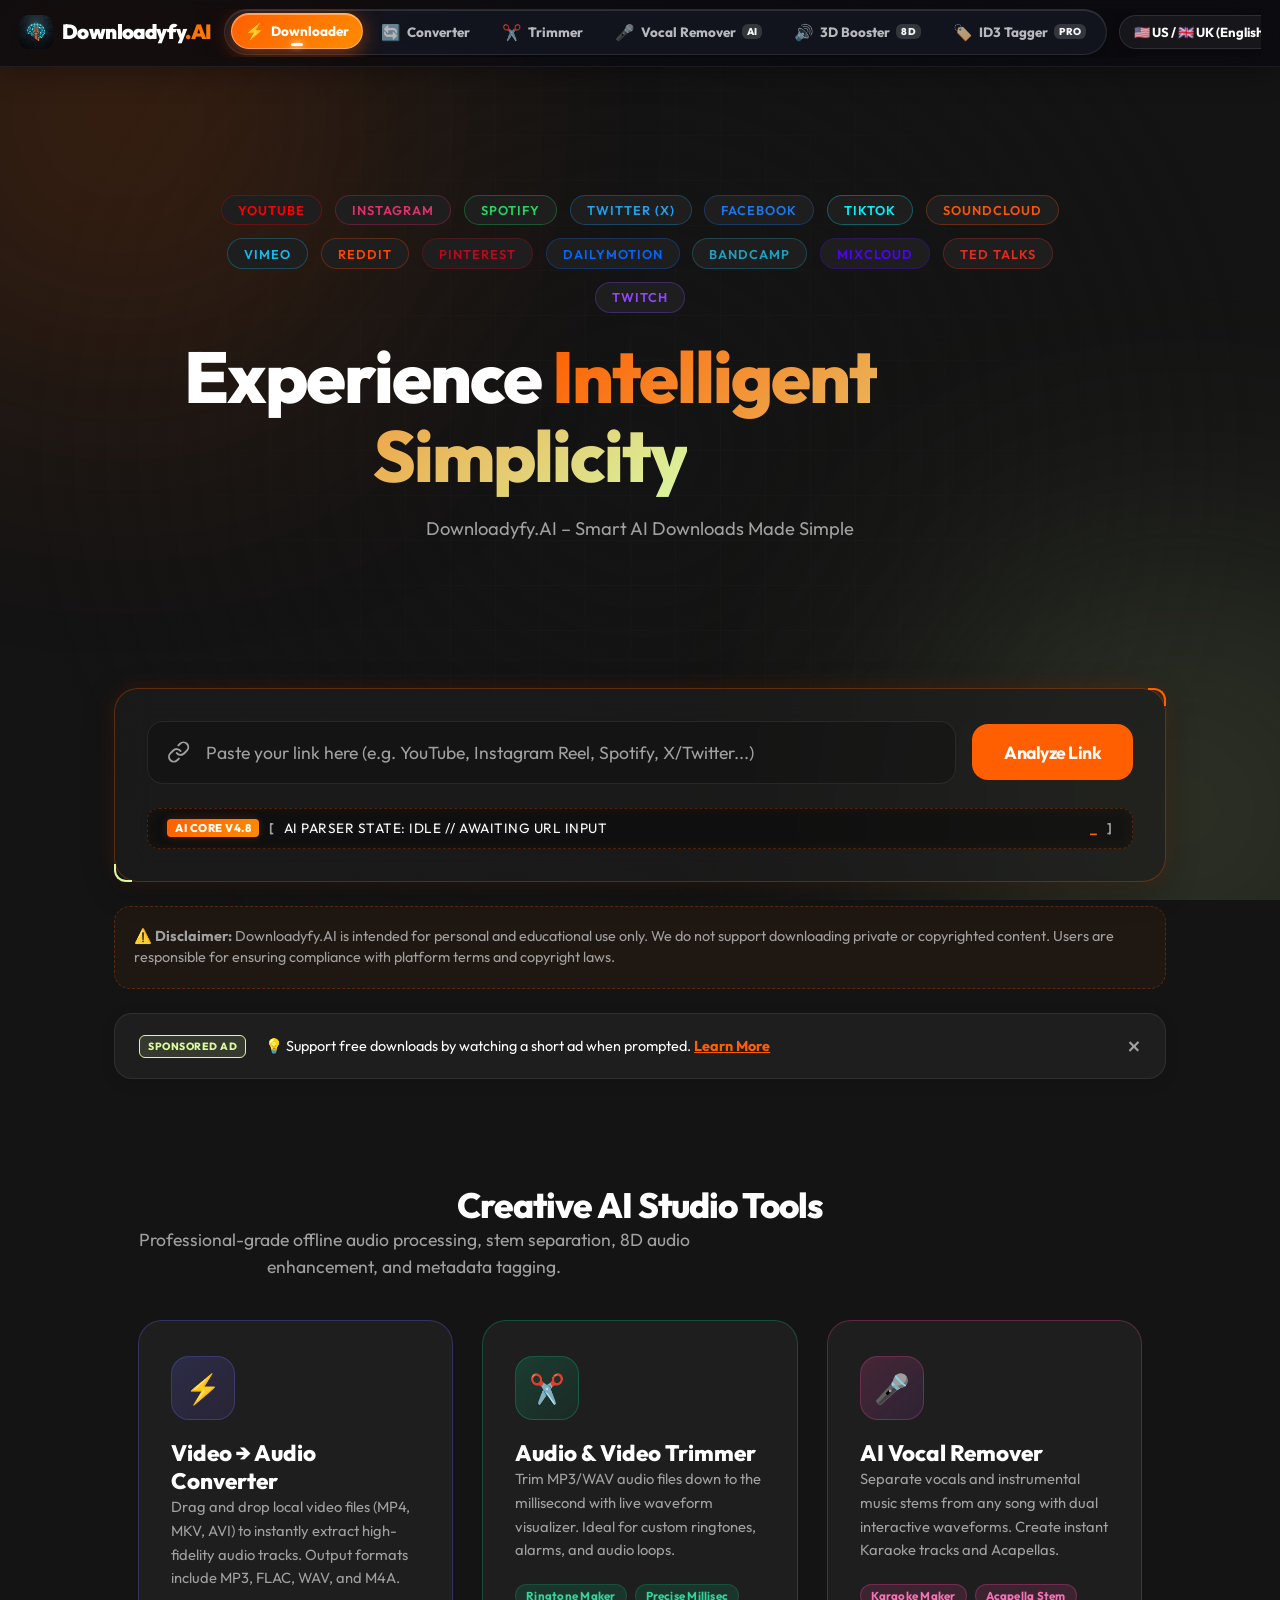
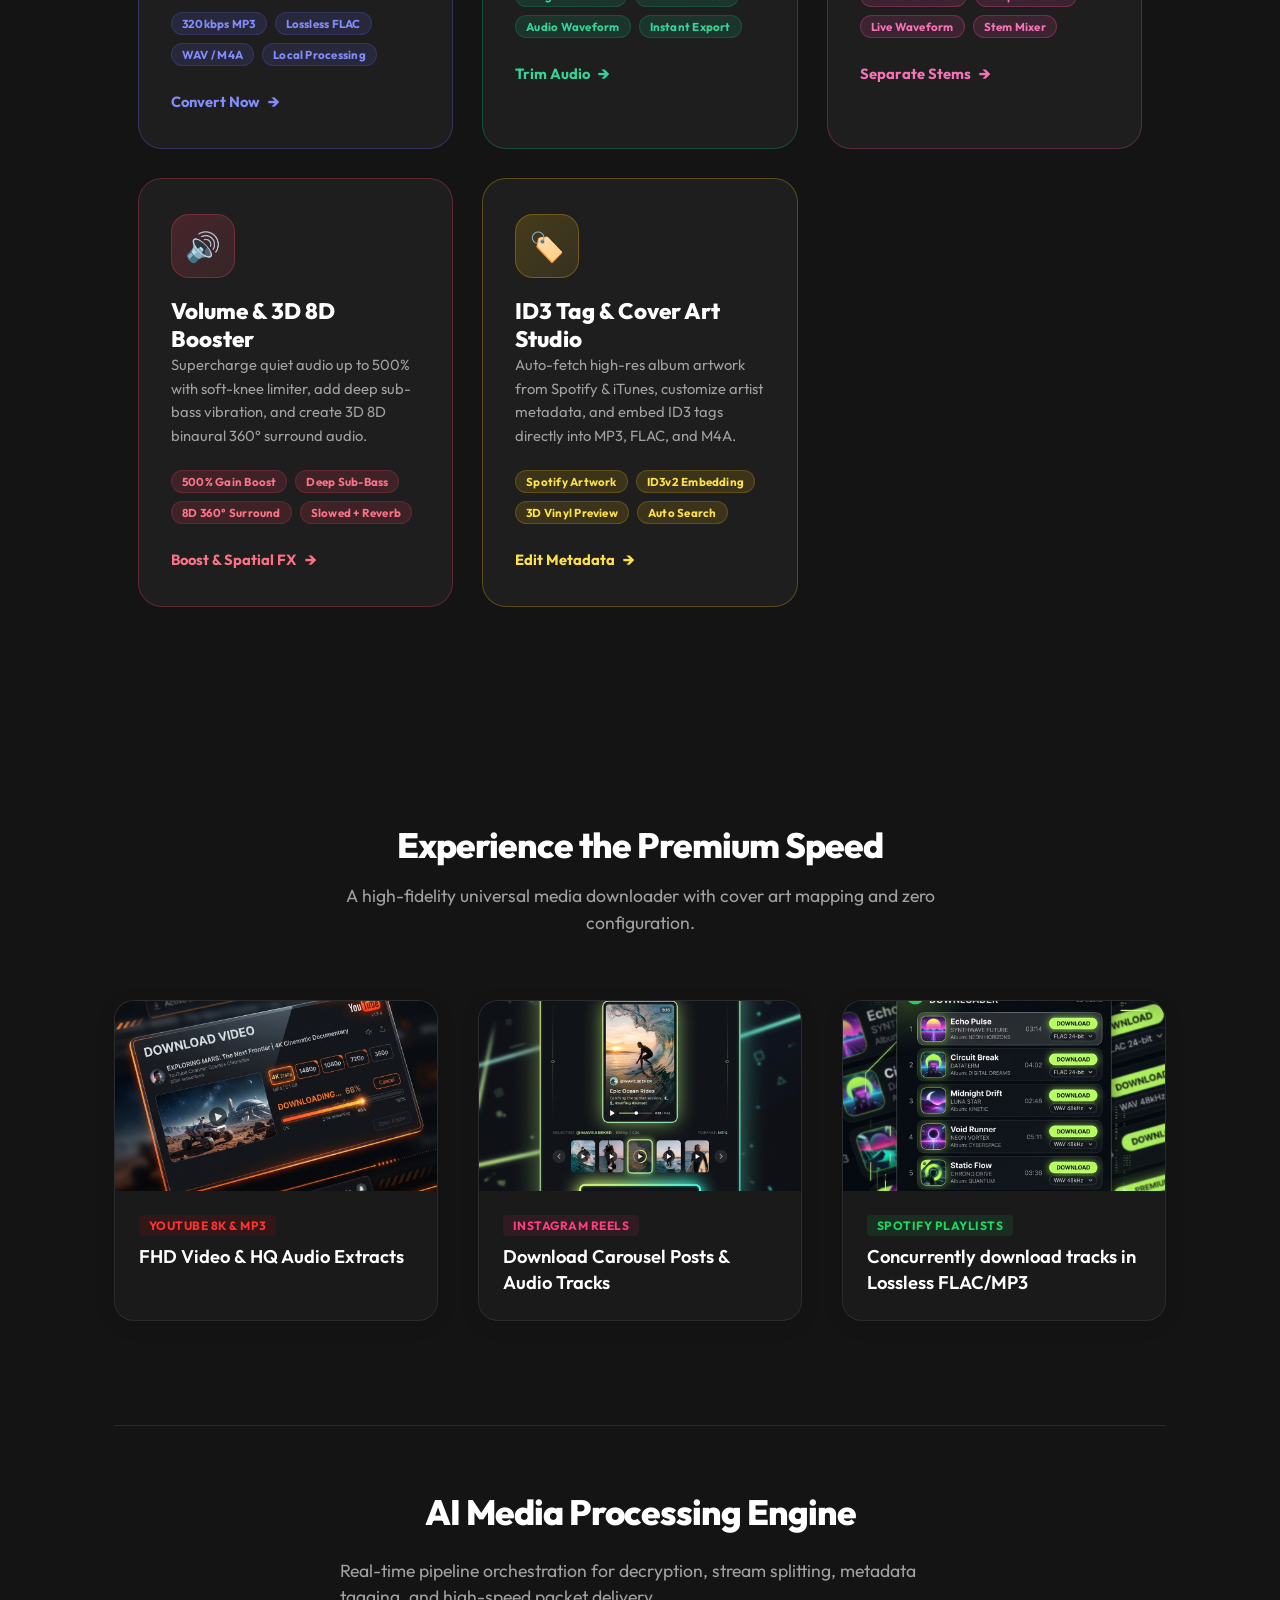
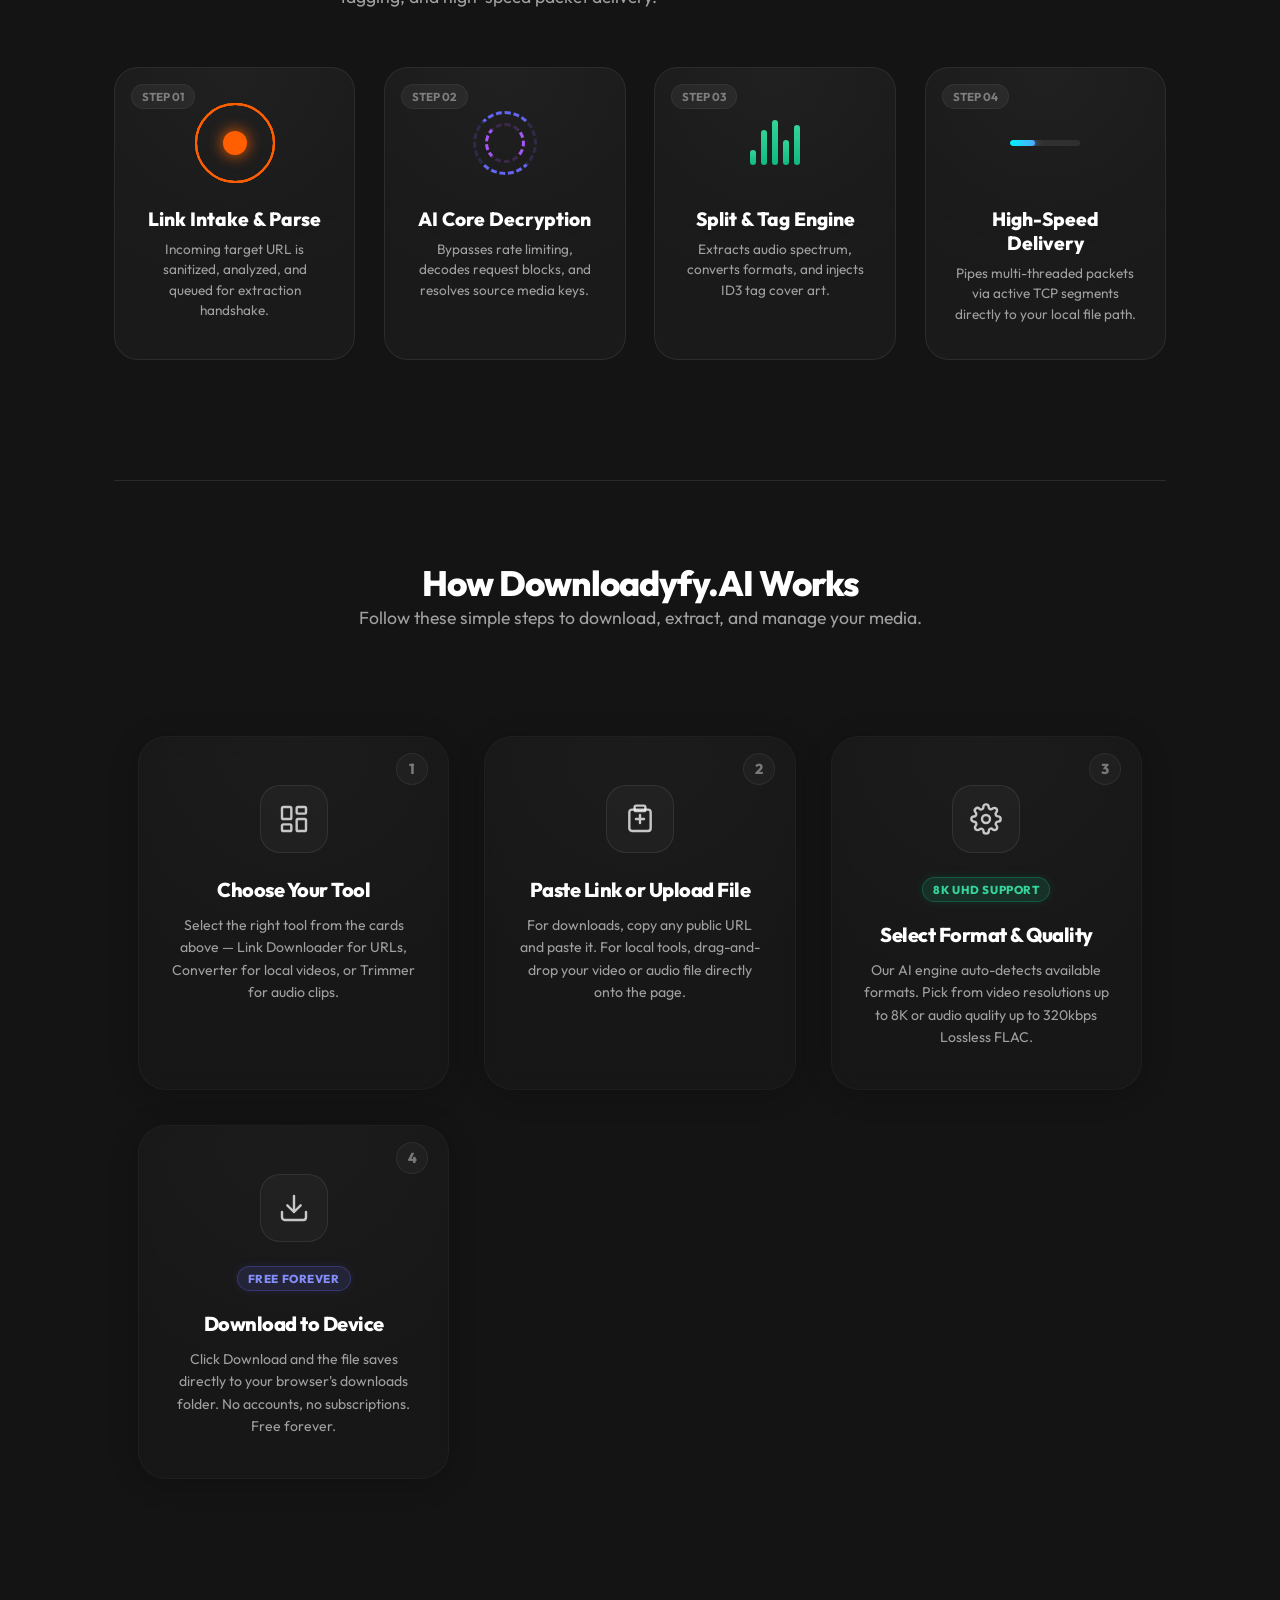
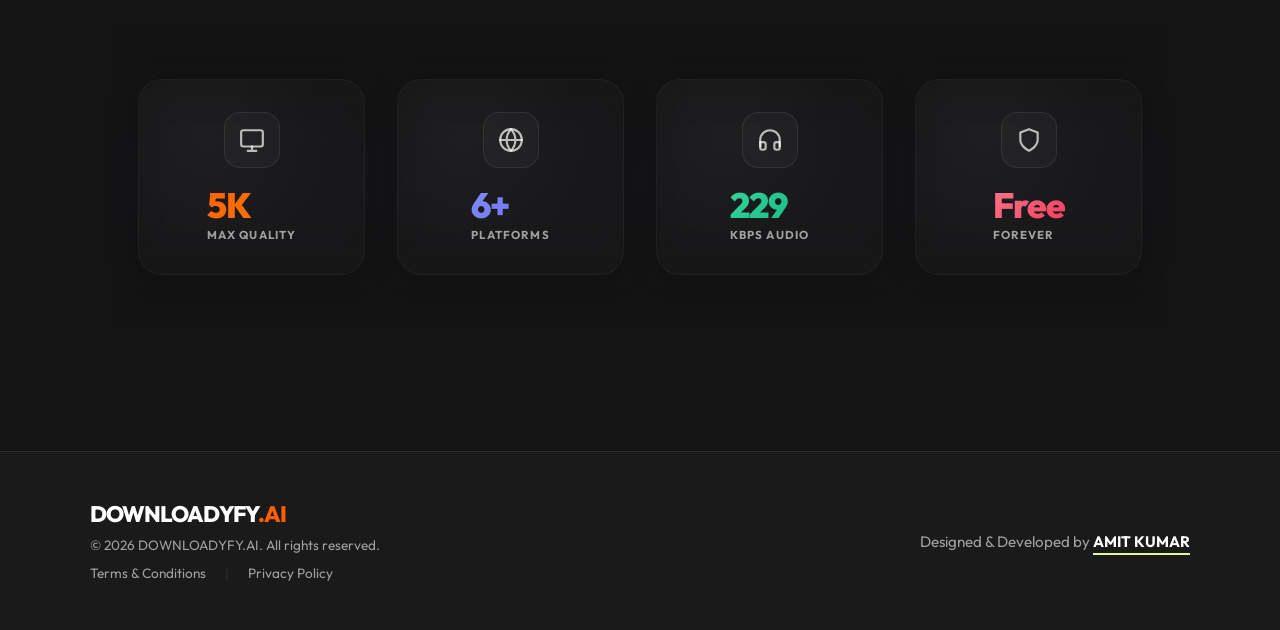
==== commit 219413d2: "fix(navbar): prevent text clipping and truncation by setting flex-shrink: 0 and expanding nav-contai" ====
--- a/frontend/index.html
+++ b/frontend/index.html
@@ -8,7 +8,7 @@
     <link rel="preconnect" href="https://fonts.googleapis.com">
     <link rel="preconnect" href="https://fonts.gstatic.com" crossorigin>
     <link href="https://fonts.googleapis.com/css2?family=Outfit:wght@300;400;600;800&display=swap" rel="stylesheet">
-    <link rel="stylesheet" href="styles.css?v=25">
+    <link rel="stylesheet" href="styles.css?v=26">
     <style>
         /* ===== HOME PAGE SPECIFIC STYLES ===== */
         .home-hero {
--- a/frontend/styles.css
+++ b/frontend/styles.css
@@ -146,59 +146,56 @@
     position: sticky;
     top: 0;
     z-index: 1000;
-    background: rgba(10, 11, 16, 0.75);
+    background: rgba(10, 11, 16, 0.8);
     backdrop-filter: blur(28px) saturate(190%);
     -webkit-backdrop-filter: blur(28px) saturate(190%);
     border-bottom: 1px solid rgba(255, 255, 255, 0.07);
-    padding: 0.75rem 2rem;
+    padding: 0.55rem 1.2rem;
     transition: all 0.35s cubic-bezier(0.16, 1, 0.3, 1);
     box-shadow: 0 4px 30px rgba(0, 0, 0, 0.35);
 }
 
 body.light-theme .navbar {
-    background: rgba(255, 255, 255, 0.82);
+    background: rgba(255, 255, 255, 0.88);
     border-bottom: 1px solid rgba(0, 0, 0, 0.06);
     box-shadow: 0 4px 25px rgba(0, 0, 0, 0.06);
 }
 
 .nav-container {
-    max-width: 1280px;
+    max-width: 1440px;
+    width: 100%;
     margin: 0 auto;
     display: flex;
     justify-content: space-between;
     align-items: center;
-    gap: 1.2rem;
+    gap: 0.75rem;
 }
 
 /* Brand Logo */
 .navbar .logo {
     display: flex;
     align-items: center;
-    gap: 0.65rem;
+    gap: 0.6rem;
     text-decoration: none;
-    font-size: 1.35rem;
+    font-size: 1.28rem;
     font-weight: 900;
-    letter-spacing: -0.8px;
+    letter-spacing: -0.6px;
     color: var(--text-main);
     transition: transform 0.3s cubic-bezier(0.34, 1.56, 0.64, 1);
     flex-shrink: 0;
 }
 
 .navbar .logo:hover {
-    transform: scale(1.04);
+    transform: scale(1.03);
 }
 
 .navbar .logo-icon-img {
-    width: 36px;
-    height: 36px;
-    border-radius: 11px;
+    width: 34px;
+    height: 34px;
+    border-radius: 10px;
     box-shadow: 0 4px 16px rgba(255, 95, 0, 0.35);
     transition: all 0.3s ease;
-}
-
-.navbar .logo:hover .logo-icon-img {
-    box-shadow: 0 0 24px rgba(255, 95, 0, 0.6);
-    transform: rotate(-6deg);
+    flex-shrink: 0;
 }
 
 .navbar .logo-text span {
@@ -211,89 +208,91 @@
 .nav-links-menu {
     display: flex;
     align-items: center;
-    gap: 6px;
-    background: rgba(22, 24, 35, 0.65);
-    padding: 6px 8px;
+    gap: 4px;
+    background: rgba(22, 24, 35, 0.75);
+    padding: 4px 6px;
     border-radius: 50px;
     border: 1px solid rgba(255, 255, 255, 0.1);
     backdrop-filter: blur(20px);
     -webkit-backdrop-filter: blur(20px);
     box-shadow: inset 0 1px 0 rgba(255, 255, 255, 0.12), 0 8px 32px rgba(0, 0, 0, 0.4);
     position: relative;
-    overflow: hidden;
+    flex-shrink: 0;
 }
 
 body.light-theme .nav-links-menu {
-    background: rgba(240, 242, 248, 0.85);
+    background: rgba(240, 242, 248, 0.9);
     border: 1px solid rgba(0, 0, 0, 0.08);
     box-shadow: inset 0 1px 0 rgba(255, 255, 255, 0.9), 0 4px 20px rgba(0, 0, 0, 0.06);
 }
 
-/* Individual Pill Button */
+/* Individual Pill Button - Full text with flex-shrink 0 */
 .nav-link-item {
     display: inline-flex;
     align-items: center;
-    gap: 8px;
-    padding: 8px 16px;
+    gap: 6px;
+    padding: 7px 13px;
     border-radius: 30px;
-    font-size: 0.86rem;
+    font-size: 0.84rem;
     font-weight: 750;
-    color: rgba(255, 255, 255, 0.65);
+    color: rgba(255, 255, 255, 0.7);
     text-decoration: none;
     border: 1px solid transparent;
     background: transparent;
-    transition: all 0.28s cubic-bezier(0.16, 1, 0.3, 1);
+    transition: all 0.25s cubic-bezier(0.16, 1, 0.3, 1);
     position: relative;
     white-space: nowrap;
     user-select: none;
     cursor: pointer;
-    overflow: hidden;
+    flex-shrink: 0;
 }
 
 body.light-theme .nav-link-item {
-    color: rgba(30, 35, 50, 0.7);
+    color: rgba(30, 35, 50, 0.75);
 }
 
 .nav-link-item .nav-icon {
-    font-size: 1.05rem;
+    font-size: 0.98rem;
     transition: transform 0.3s cubic-bezier(0.34, 1.56, 0.64, 1), filter 0.3s ease;
     display: inline-flex;
     align-items: center;
     justify-content: center;
+    flex-shrink: 0;
 }
 
 /* Micro Tool Badge */
 .nav-badge {
-    font-size: 0.65rem;
+    font-size: 0.62rem;
     font-weight: 850;
-    padding: 2px 6px;
+    padding: 1px 5px;
     border-radius: 6px;
-    background: rgba(255, 255, 255, 0.12);
-    color: rgba(255, 255, 255, 0.9);
-    letter-spacing: 0.5px;
+    background: rgba(255, 255, 255, 0.15);
+    color: rgba(255, 255, 255, 0.95);
+    letter-spacing: 0.4px;
     text-transform: uppercase;
     transition: all 0.2s ease;
-}
-
-/* Hover Shimmer & Lift */
+    flex-shrink: 0;
+}
+
+/* Hover Lift */
 .nav-link-item:hover {
     color: #ffffff;
     background: rgba(255, 255, 255, 0.09);
     border-color: rgba(255, 255, 255, 0.18);
     transform: translateY(-2px);
-    box-shadow: 0 6px 20px rgba(0, 0, 0, 0.3);
+    box-shadow: 0 4px 16px rgba(0, 0, 0, 0.25);
 }
 
 body.light-theme .nav-link-item:hover {
     color: #0b0f19;
-    background: rgba(0, 0, 0, 0.05);
+    background: rgba(0, 0, 0, 0.06);
     border-color: rgba(0, 0, 0, 0.12);
-    box-shadow: 0 4px 15px rgba(0, 0, 0, 0.08);
+    box-shadow: 0 4px 12px rgba(0, 0, 0, 0.08);
 }
 
 .nav-link-item:hover .nav-icon {
-    transform: scale(1.25) rotate(-8deg);
-    filter: drop-shadow(0 0 8px currentColor);
+    transform: scale(1.2) rotate(-8deg);
+    filter: drop-shadow(0 0 6px currentColor);
 }
 
 .nav-link-item:active {
@@ -311,46 +310,46 @@
 .nav-link-item.active::after {
     content: '';
     position: absolute;
-    bottom: 3px;
+    bottom: 2px;
     left: 50%;
     transform: translateX(-50%);
-    width: 14px;
+    width: 12px;
     height: 3px;
     border-radius: 4px;
     background: #ffffff;
-    box-shadow: 0 0 8px #ffffff;
+    box-shadow: 0 0 6px #ffffff;
 }
 
 /* Distinct Tool Accents */
 .nav-link-item.active.nav-downloader {
     background: linear-gradient(135deg, #ff5f00, #ff8c00) !important;
-    box-shadow: 0 4px 22px rgba(255, 95, 0, 0.55), inset 0 1px 0 rgba(255, 255, 255, 0.4) !important;
+    box-shadow: 0 4px 20px rgba(255, 95, 0, 0.5), inset 0 1px 0 rgba(255, 255, 255, 0.4) !important;
 }
 
 .nav-link-item.active.nav-converter {
     background: linear-gradient(135deg, #6366f1, #818cf8) !important;
-    box-shadow: 0 4px 22px rgba(99, 102, 241, 0.55), inset 0 1px 0 rgba(255, 255, 255, 0.4) !important;
+    box-shadow: 0 4px 20px rgba(99, 102, 241, 0.5), inset 0 1px 0 rgba(255, 255, 255, 0.4) !important;
 }
 
 .nav-link-item.active.nav-trimmer {
     background: linear-gradient(135deg, #059669, #10b981) !important;
-    box-shadow: 0 4px 22px rgba(16, 185, 129, 0.55), inset 0 1px 0 rgba(255, 255, 255, 0.4) !important;
+    box-shadow: 0 4px 20px rgba(16, 185, 129, 0.5), inset 0 1px 0 rgba(255, 255, 255, 0.4) !important;
 }
 
 .nav-link-item.active.nav-vocal {
     background: linear-gradient(135deg, #db2777, #ec4899) !important;
-    box-shadow: 0 4px 22px rgba(236, 72, 153, 0.55), inset 0 1px 0 rgba(255, 255, 255, 0.4) !important;
+    box-shadow: 0 4px 20px rgba(236, 72, 153, 0.5), inset 0 1px 0 rgba(255, 255, 255, 0.4) !important;
 }
 
 .nav-link-item.active.nav-booster {
     background: linear-gradient(135deg, #e11d48, #f43f5e) !important;
-    box-shadow: 0 4px 22px rgba(244, 63, 94, 0.55), inset 0 1px 0 rgba(255, 255, 255, 0.4) !important;
+    box-shadow: 0 4px 20px rgba(244, 63, 94, 0.5), inset 0 1px 0 rgba(255, 255, 255, 0.4) !important;
 }
 
 .nav-link-item.active.nav-tagger {
     background: linear-gradient(135deg, #d97706, #eab308) !important;
     color: #111827 !important;
-    box-shadow: 0 4px 22px rgba(234, 179, 8, 0.55), inset 0 1px 0 rgba(255, 255, 255, 0.5) !important;
+    box-shadow: 0 4px 20px rgba(234, 179, 8, 0.5), inset 0 1px 0 rgba(255, 255, 255, 0.5) !important;
 }
 .nav-link-item.active.nav-tagger::after {
     background: #111827;
@@ -361,7 +360,7 @@
 .nav-actions, .nav-controls {
     display: flex;
     align-items: center;
-    gap: 0.75rem;
+    gap: 0.6rem;
     flex-shrink: 0;
 }
 
@@ -369,6 +368,7 @@
     position: relative;
     display: flex;
     align-items: center;
+    flex-shrink: 0;
 }
 
 .lang-select-dropdown {
@@ -376,30 +376,30 @@
     color: var(--text-main);
     border: 1px solid rgba(255, 255, 255, 0.1);
     border-radius: 20px;
-    padding: 0.55rem 2.2rem 0.55rem 1rem;
-    font-size: 0.85rem;
+    padding: 0.5rem 2rem 0.5rem 0.85rem;
+    font-size: 0.82rem;
     font-weight: 700;
     outline: none;
     cursor: pointer;
     appearance: none;
     -webkit-appearance: none;
     transition: all 0.25s cubic-bezier(0.16, 1, 0.3, 1);
-    max-width: 195px;
+    max-width: 175px;
     box-shadow: 0 2px 10px rgba(0, 0, 0, 0.15);
 }
 
 .lang-select-dropdown:hover, .lang-select-dropdown:focus {
     border-color: var(--accent-orange);
     background: rgba(255, 255, 255, 0.09);
-    box-shadow: 0 0 18px rgba(255, 95, 0, 0.35);
-    transform: translateY(-2px);
+    box-shadow: 0 0 16px rgba(255, 95, 0, 0.3);
+    transform: translateY(-1px);
 }
 
 .language-selector-wrapper::after {
     content: '▾';
     position: absolute;
-    right: 14px;
-    font-size: 0.85rem;
+    right: 12px;
+    font-size: 0.8rem;
     color: var(--text-muted);
     pointer-events: none;
     transition: all 0.2s ease;
@@ -424,20 +424,21 @@
     border: 1px solid rgba(255, 255, 255, 0.1);
     color: var(--text-main);
     border-radius: 50%;
-    width: 42px;
-    height: 42px;
+    width: 38px;
+    height: 38px;
     display: flex;
     justify-content: center;
     align-items: center;
     cursor: pointer;
     transition: all 0.3s cubic-bezier(0.16, 1, 0.3, 1);
     box-shadow: 0 2px 10px rgba(0, 0, 0, 0.15);
+    flex-shrink: 0;
 }
 
 .theme-toggle-btn:hover {
     border-color: var(--accent-orange);
     background: rgba(255, 255, 255, 0.1);
-    box-shadow: 0 0 20px rgba(255, 95, 0, 0.4);
+    box-shadow: 0 0 18px rgba(255, 95, 0, 0.4);
     transform: translateY(-2px) scale(1.08) rotate(15deg);
 }
 
@@ -451,25 +452,19 @@
 }
 
 /* Responsive Navigation Bar */
-@media (max-width: 1180px) {
+@media (max-width: 1280px) {
     .nav-container {
-        flex-wrap: wrap;
-        gap: 0.8rem;
-        justify-content: space-between;
-    }
-    .nav-links-menu {
-        order: 3;
-        width: 100%;
+        flex-wrap: nowrap;
         overflow-x: auto;
-        padding: 5px;
         -webkit-overflow-scrolling: touch;
         scrollbar-width: none;
-        border-radius: 20px;
+        padding-bottom: 2px;
     }
-    .nav-links-menu::-webkit-scrollbar {
+    .nav-container::-webkit-scrollbar {
         display: none;
     }
 }
+
 
 
 /* Layout Container */
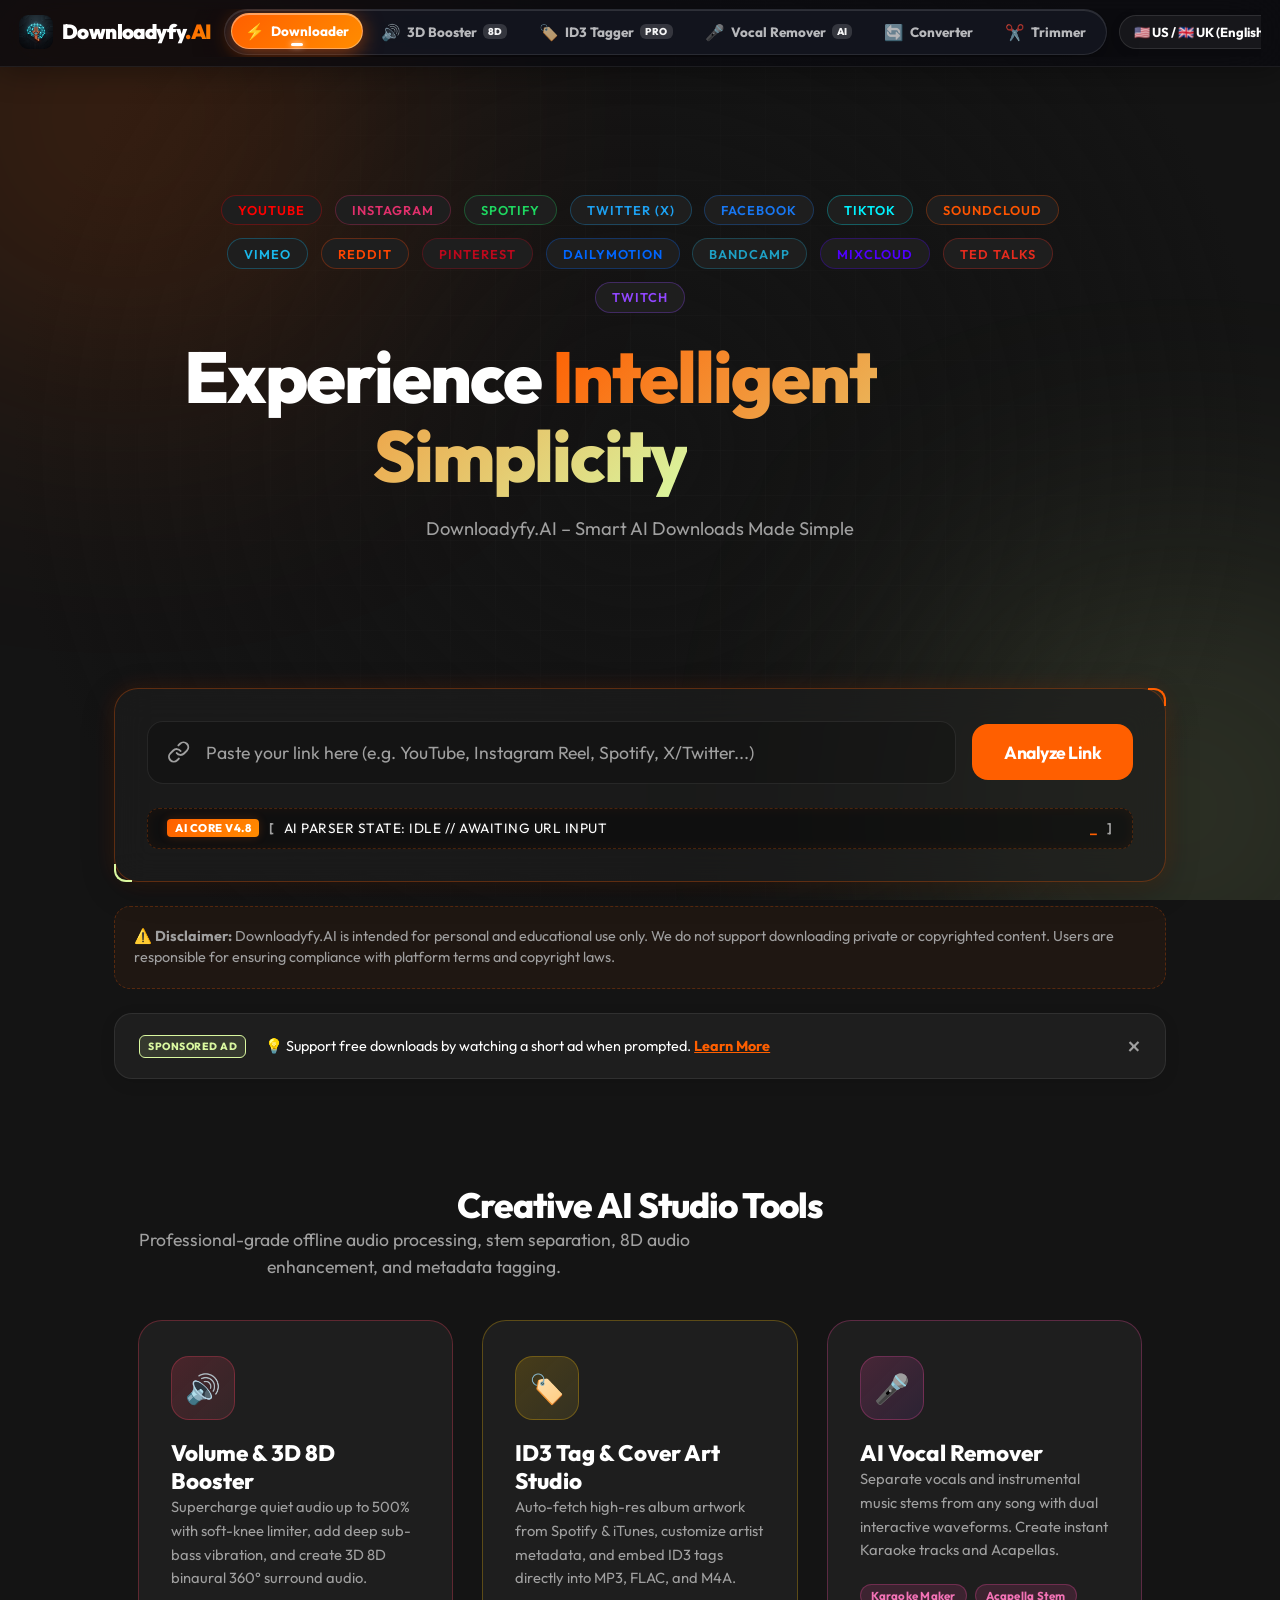
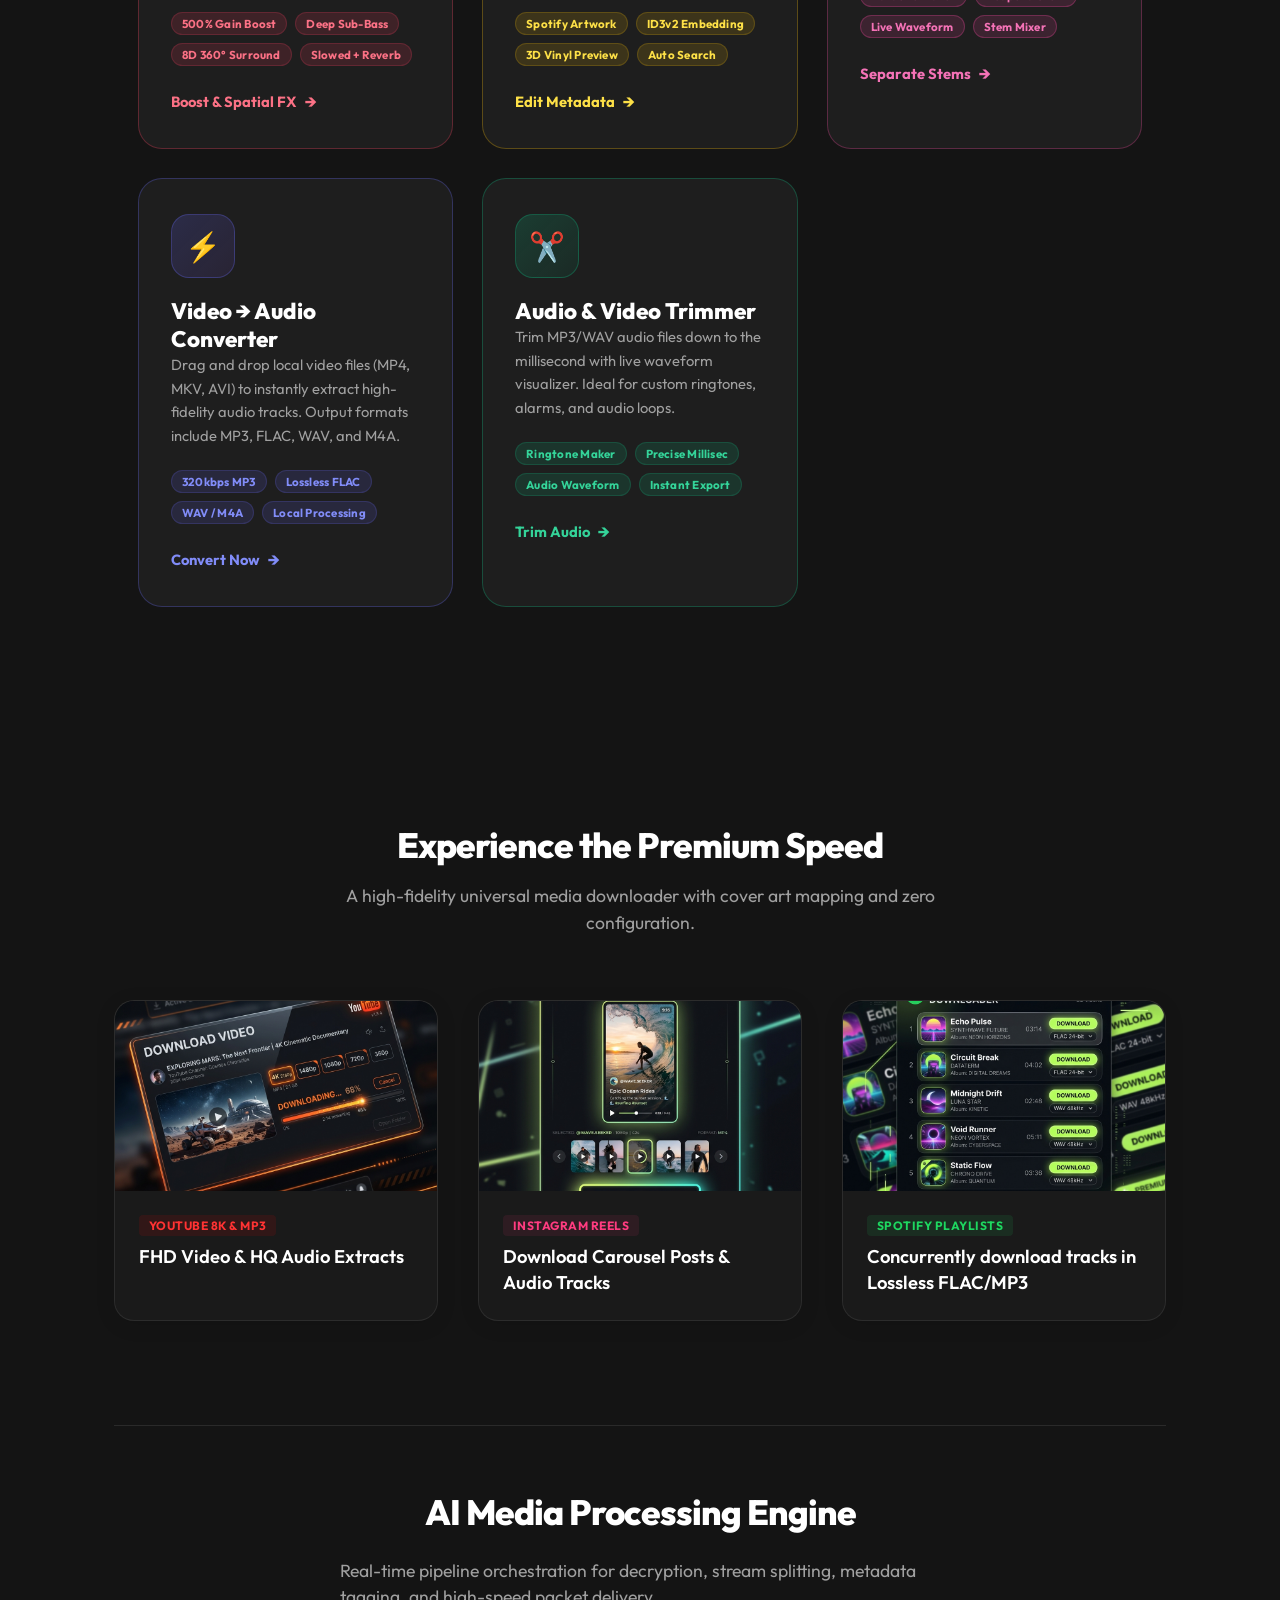
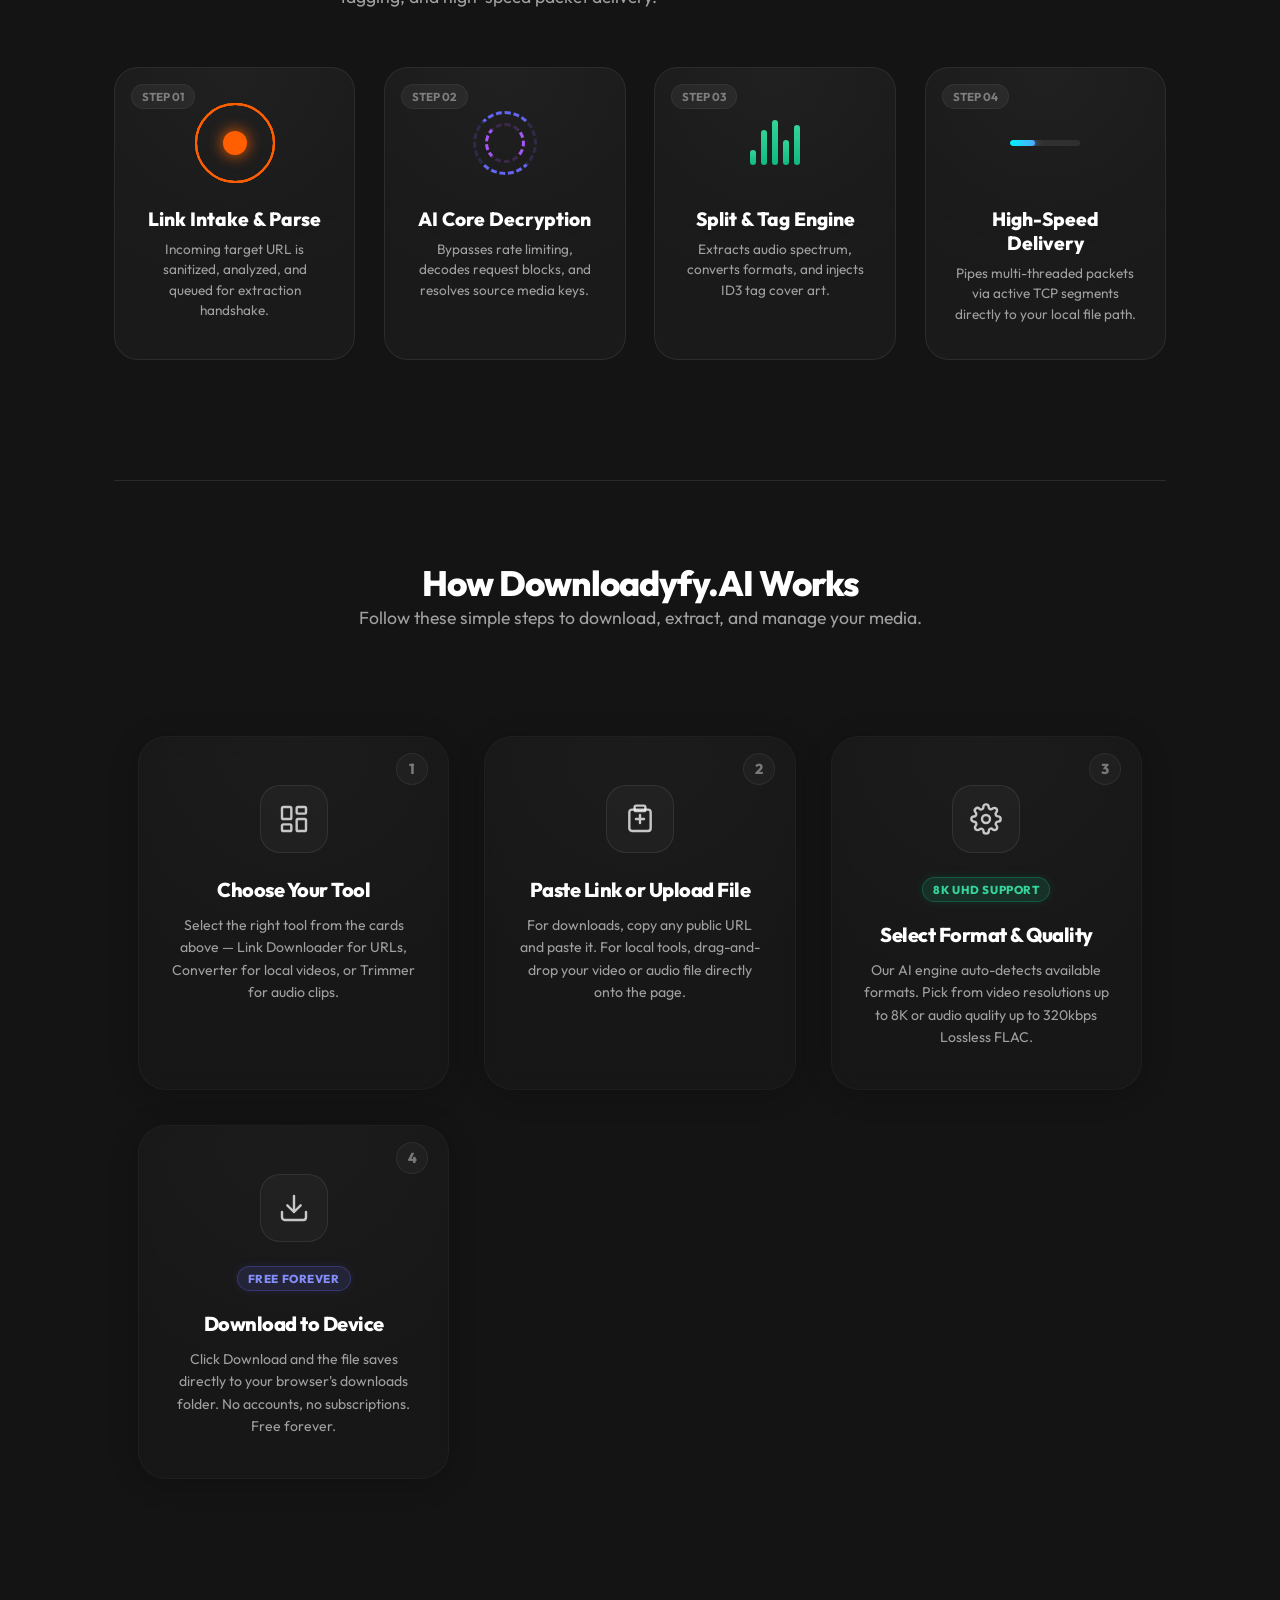
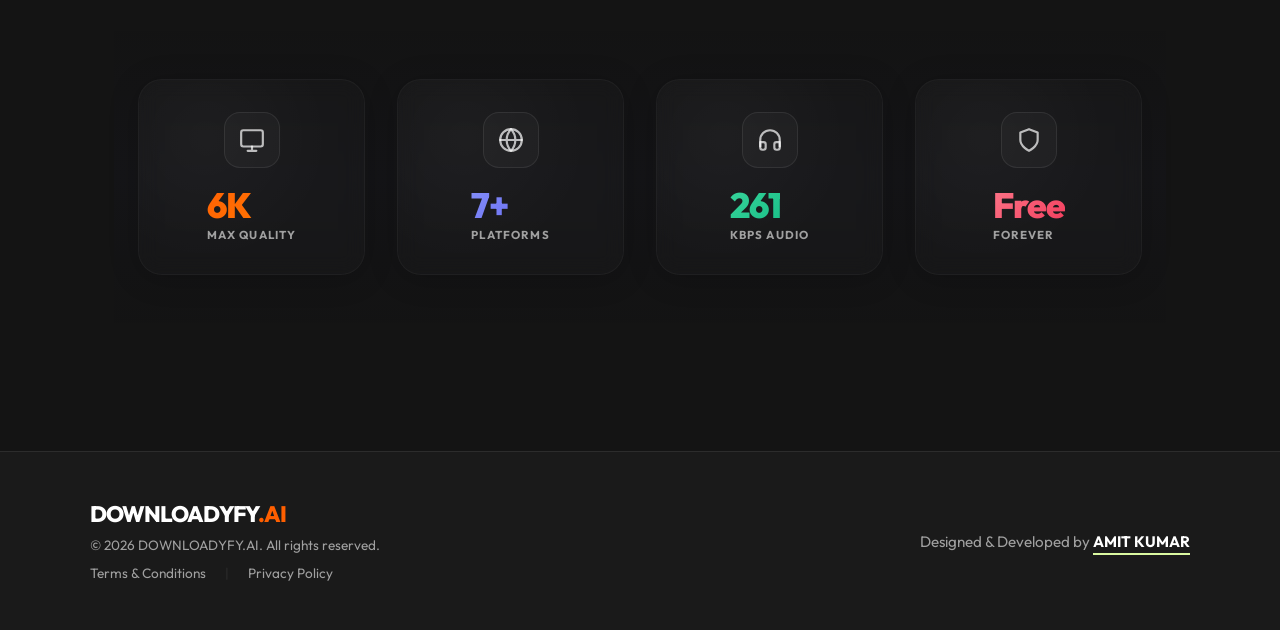
==== commit 19ceaa06: "style(navbar): reorder navigation and tools grid to place 3D Booster 2nd and ID3 Tagger 3rd" ====
--- a/frontend/index.html
+++ b/frontend/index.html
@@ -499,11 +499,11 @@
             
             <div class="nav-links-menu">
                 <a href="index.html" class="nav-link-item active nav-downloader"><span class="nav-icon">⚡</span><span>Downloader</span></a>
+                <a href="booster.html" class="nav-link-item nav-booster"><span class="nav-icon">🔊</span><span>3D Booster</span><span class="nav-badge">8D</span></a>
+                <a href="tagger.html" class="nav-link-item nav-tagger"><span class="nav-icon">🏷️</span><span>ID3 Tagger</span><span class="nav-badge">PRO</span></a>
+                <a href="vocal-remover.html" class="nav-link-item nav-vocal"><span class="nav-icon">🎤</span><span>Vocal Remover</span><span class="nav-badge">AI</span></a>
                 <a href="converter.html" class="nav-link-item nav-converter"><span class="nav-icon">🔄</span><span>Converter</span></a>
                 <a href="trimmer.html" class="nav-link-item nav-trimmer"><span class="nav-icon">✂️</span><span>Trimmer</span></a>
-                <a href="vocal-remover.html" class="nav-link-item nav-vocal"><span class="nav-icon">🎤</span><span>Vocal Remover</span><span class="nav-badge">AI</span></a>
-                <a href="booster.html" class="nav-link-item nav-booster"><span class="nav-icon">🔊</span><span>3D Booster</span><span class="nav-badge">8D</span></a>
-                <a href="tagger.html" class="nav-link-item nav-tagger"><span class="nav-icon">🏷️</span><span>ID3 Tagger</span><span class="nav-badge">PRO</span></a>
             </div>
 
             <div class="nav-actions">
@@ -837,40 +837,40 @@
                 <p class="section-subtitle" data-translate="additional_tools_subtitle">Professional-grade offline audio processing, stem separation, 8D audio enhancement, and metadata tagging.</p>
             </div>
             <div class="tools-grid">
-                <!-- Tool 1: Video to Audio Converter -->
-                <a href="converter.html" class="tool-card converter-tool">
-                    <div class="tool-icon-wrapper">⚡</div>
+                <!-- Tool 1: Audio Volume Booster & 3D 8D Audio -->
+                <a href="booster.html" class="tool-card booster-tool">
+                    <div class="tool-icon-wrapper">🔊</div>
                     <div>
-                        <h2 class="tool-title" data-translate="video_audio_title">Video → Audio Converter</h2>
-                        <p class="tool-desc" data-translate="video_audio_desc">Drag and drop local video files (MP4, MKV, AVI) to instantly extract high-fidelity audio tracks. Output formats include MP3, FLAC, WAV, and M4A.</p>
+                        <h2 class="tool-title">Volume & 3D 8D Booster</h2>
+                        <p class="tool-desc">Supercharge quiet audio up to 500% with soft-knee limiter, add deep sub-bass vibration, and create 3D 8D binaural 360° surround audio.</p>
                     </div>
                     <div class="tool-features">
-                        <span class="tool-feature-pill">320kbps MP3</span>
-                        <span class="tool-feature-pill">Lossless FLAC</span>
-                        <span class="tool-feature-pill">WAV / M4A</span>
-                        <span class="tool-feature-pill">Local Processing</span>
+                        <span class="tool-feature-pill">500% Gain Boost</span>
+                        <span class="tool-feature-pill">Deep Sub-Bass</span>
+                        <span class="tool-feature-pill">8D 360° Surround</span>
+                        <span class="tool-feature-pill">Slowed + Reverb</span>
                     </div>
                     <div class="tool-cta">
-                        <span data-translate="convert_now">Convert Now</span>
+                        <span>Boost & Spatial FX</span>
                         <span class="cta-arrow">→</span>
                     </div>
                 </a>
 
-                <!-- Tool 2: Audio Trimmer -->
-                <a href="trimmer.html" class="tool-card trimmer-tool">
-                    <div class="tool-icon-wrapper">✂️</div>
+                <!-- Tool 2: ID3 Tag Editor & Cover Art Studio -->
+                <a href="tagger.html" class="tool-card tagger-tool">
+                    <div class="tool-icon-wrapper">🏷️</div>
                     <div>
-                        <h2 class="tool-title" data-translate="audio_trimmer_title">Audio & Video Trimmer</h2>
-                        <p class="tool-desc" data-translate="audio_trimmer_desc">Trim MP3/WAV audio files down to the millisecond with live waveform visualizer. Ideal for custom ringtones, alarms, and audio loops.</p>
+                        <h2 class="tool-title">ID3 Tag & Cover Art Studio</h2>
+                        <p class="tool-desc">Auto-fetch high-res album artwork from Spotify & iTunes, customize artist metadata, and embed ID3 tags directly into MP3, FLAC, and M4A.</p>
                     </div>
                     <div class="tool-features">
-                        <span class="tool-feature-pill">Ringtone Maker</span>
-                        <span class="tool-feature-pill">Precise Millisec</span>
-                        <span class="tool-feature-pill">Audio Waveform</span>
-                        <span class="tool-feature-pill">Instant Export</span>
+                        <span class="tool-feature-pill">Spotify Artwork</span>
+                        <span class="tool-feature-pill">ID3v2 Embedding</span>
+                        <span class="tool-feature-pill">3D Vinyl Preview</span>
+                        <span class="tool-feature-pill">Auto Search</span>
                     </div>
                     <div class="tool-cta">
-                        <span data-translate="trim_audio">Trim Audio</span>
+                        <span>Edit Metadata</span>
                         <span class="cta-arrow">→</span>
                     </div>
                 </a>
@@ -894,40 +894,40 @@
                     </div>
                 </a>
 
-                <!-- Tool 4: Audio Volume Booster & 3D 8D Audio -->
-                <a href="booster.html" class="tool-card booster-tool">
-                    <div class="tool-icon-wrapper">🔊</div>
+                <!-- Tool 4: Video to Audio Converter -->
+                <a href="converter.html" class="tool-card converter-tool">
+                    <div class="tool-icon-wrapper">⚡</div>
                     <div>
-                        <h2 class="tool-title">Volume & 3D 8D Booster</h2>
-                        <p class="tool-desc">Supercharge quiet audio up to 500% with soft-knee limiter, add deep sub-bass vibration, and create 3D 8D binaural 360° surround audio.</p>
+                        <h2 class="tool-title" data-translate="video_audio_title">Video → Audio Converter</h2>
+                        <p class="tool-desc" data-translate="video_audio_desc">Drag and drop local video files (MP4, MKV, AVI) to instantly extract high-fidelity audio tracks. Output formats include MP3, FLAC, WAV, and M4A.</p>
                     </div>
                     <div class="tool-features">
-                        <span class="tool-feature-pill">500% Gain Boost</span>
-                        <span class="tool-feature-pill">Deep Sub-Bass</span>
-                        <span class="tool-feature-pill">8D 360° Surround</span>
-                        <span class="tool-feature-pill">Slowed + Reverb</span>
+                        <span class="tool-feature-pill">320kbps MP3</span>
+                        <span class="tool-feature-pill">Lossless FLAC</span>
+                        <span class="tool-feature-pill">WAV / M4A</span>
+                        <span class="tool-feature-pill">Local Processing</span>
                     </div>
                     <div class="tool-cta">
-                        <span>Boost & Spatial FX</span>
+                        <span data-translate="convert_now">Convert Now</span>
                         <span class="cta-arrow">→</span>
                     </div>
                 </a>
 
-                <!-- Tool 5: ID3 Tag Editor & Cover Art Studio -->
-                <a href="tagger.html" class="tool-card tagger-tool">
-                    <div class="tool-icon-wrapper">🏷️</div>
+                <!-- Tool 5: Audio Trimmer -->
+                <a href="trimmer.html" class="tool-card trimmer-tool">
+                    <div class="tool-icon-wrapper">✂️</div>
                     <div>
-                        <h2 class="tool-title">ID3 Tag & Cover Art Studio</h2>
-                        <p class="tool-desc">Auto-fetch high-res album artwork from Spotify & iTunes, customize artist metadata, and embed ID3 tags directly into MP3, FLAC, and M4A.</p>
+                        <h2 class="tool-title" data-translate="audio_trimmer_title">Audio & Video Trimmer</h2>
+                        <p class="tool-desc" data-translate="audio_trimmer_desc">Trim MP3/WAV audio files down to the millisecond with live waveform visualizer. Ideal for custom ringtones, alarms, and audio loops.</p>
                     </div>
                     <div class="tool-features">
-                        <span class="tool-feature-pill">Spotify Artwork</span>
-                        <span class="tool-feature-pill">ID3v2 Embedding</span>
-                        <span class="tool-feature-pill">3D Vinyl Preview</span>
-                        <span class="tool-feature-pill">Auto Search</span>
+                        <span class="tool-feature-pill">Ringtone Maker</span>
+                        <span class="tool-feature-pill">Precise Millisec</span>
+                        <span class="tool-feature-pill">Audio Waveform</span>
+                        <span class="tool-feature-pill">Instant Export</span>
                     </div>
                     <div class="tool-cta">
-                        <span>Edit Metadata</span>
+                        <span data-translate="trim_audio">Trim Audio</span>
                         <span class="cta-arrow">→</span>
                     </div>
                 </a>
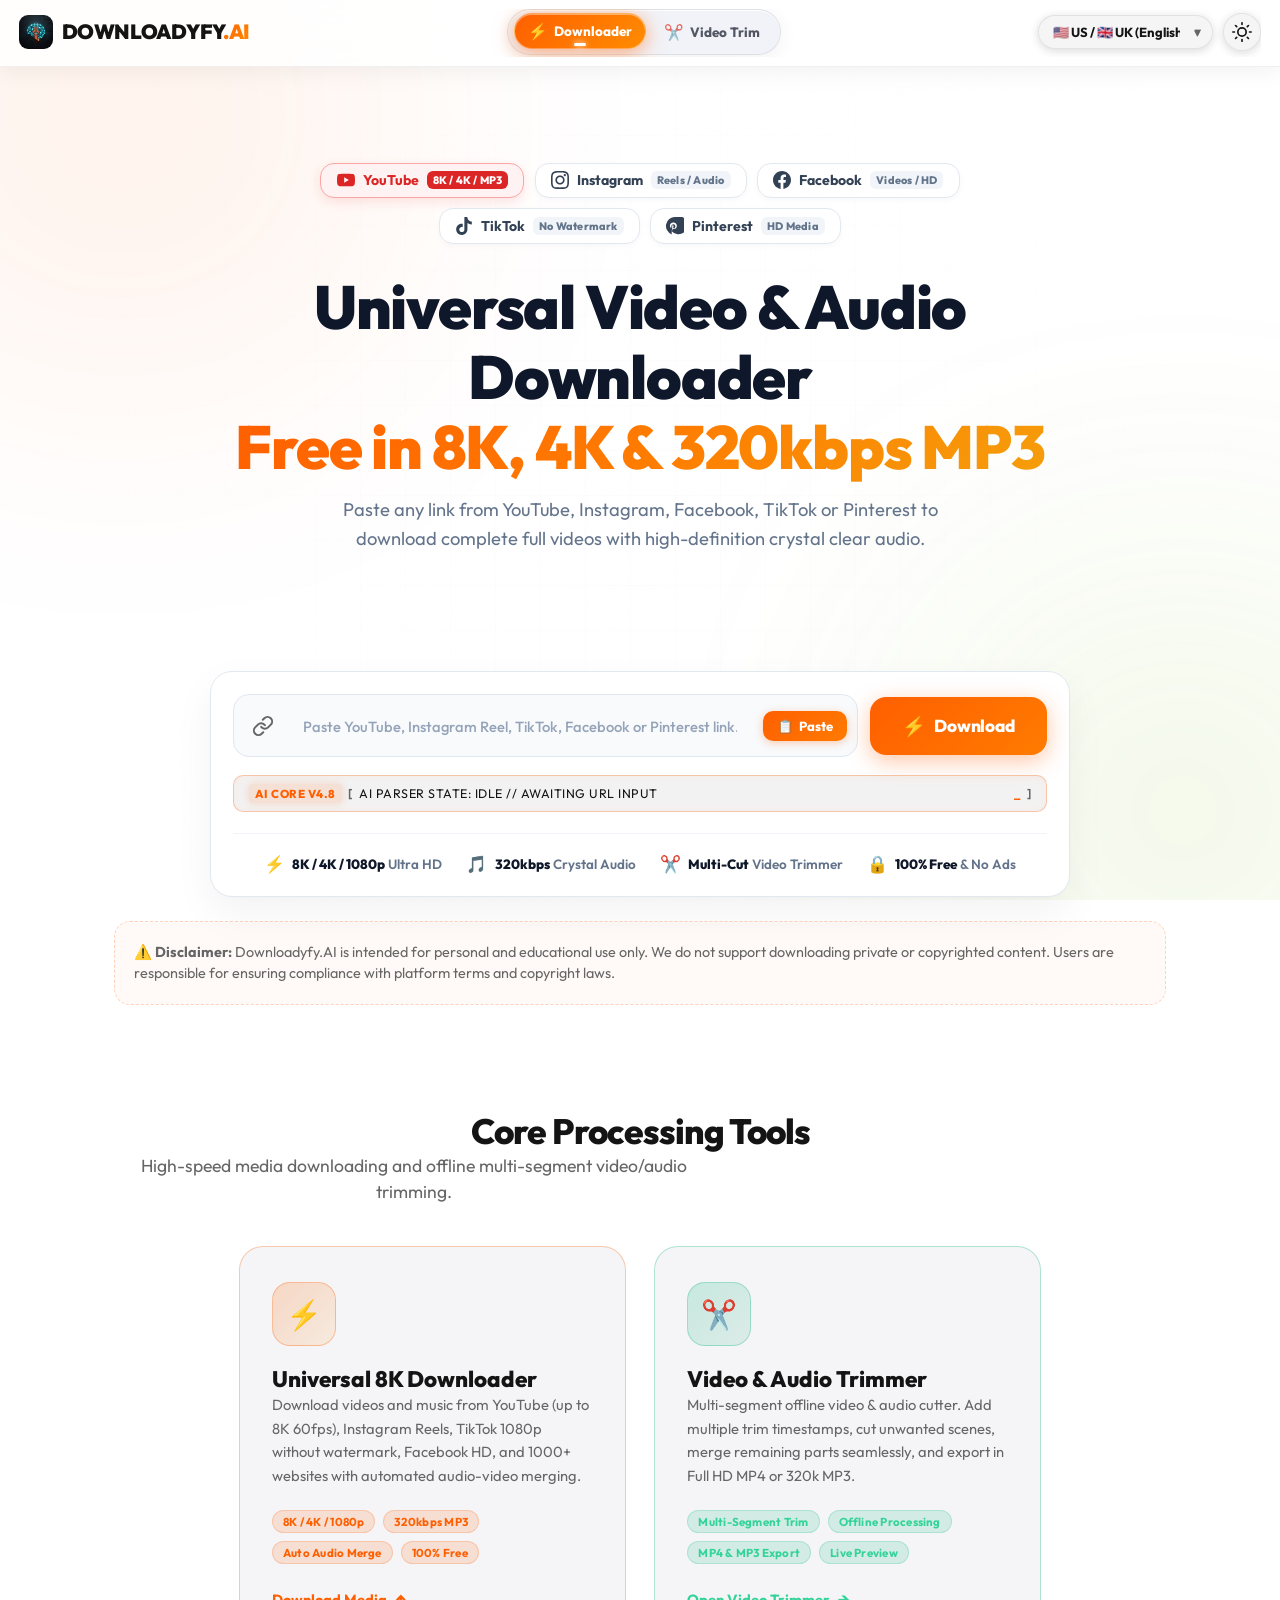
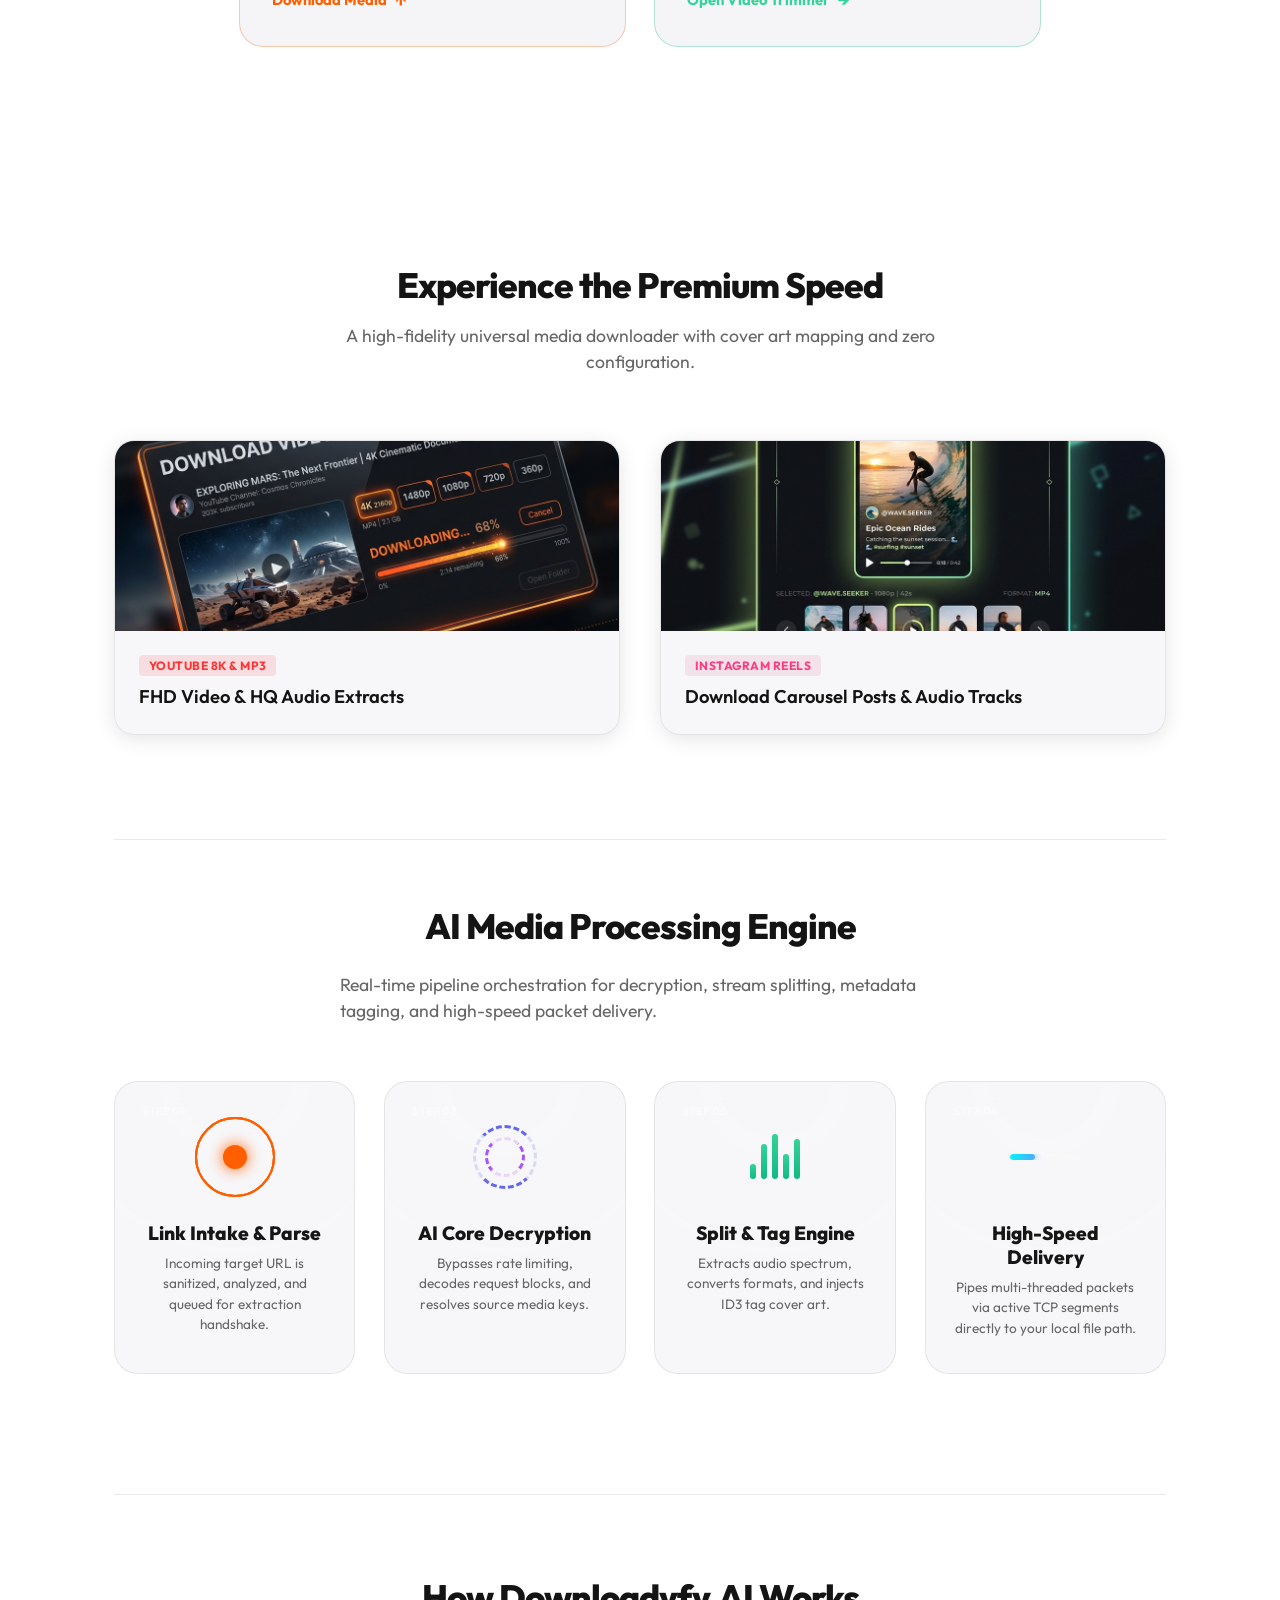
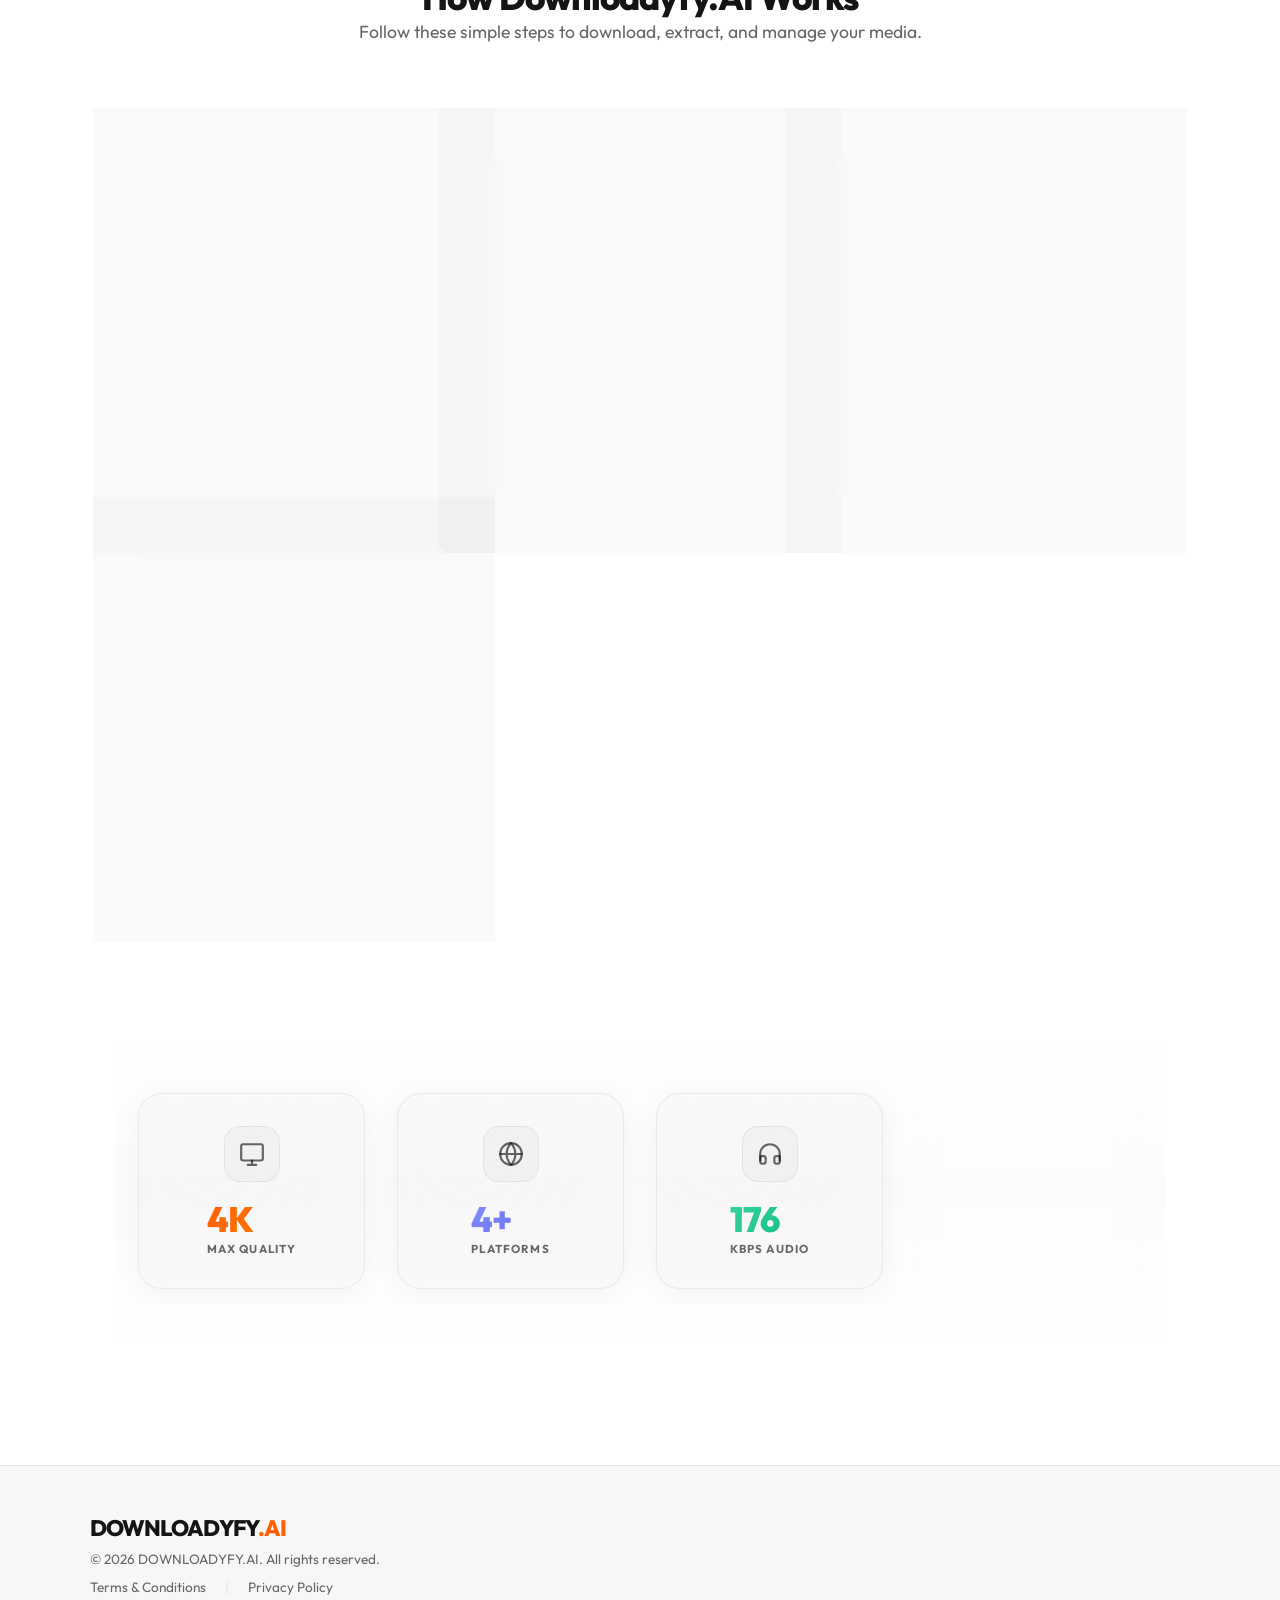
==== commit 64b2791f: "feat: multi-segment offline video trimmer, UI clean-up, and 8K audio-video downloader enhancements" ====
--- a/frontend/index.html
+++ b/frontend/index.html
@@ -4,11 +4,11 @@
     <meta charset="UTF-8">
     <meta name="viewport" content="width=device-width, initial-scale=1.0">
     <title>DOWNLOADYFY.AI - Universal Media Downloader & Converter</title>
-    <meta name="description" content="Download YouTube 8K videos, MP3, Instagram Reels, Spotify playlists. Convert video to audio. Trim ringtones. Free forever.">
+    <meta name="description" content="Download YouTube 8K videos, MP3, Instagram Reels, TikTok, Facebook videos. Convert video to audio. Trim ringtones. Free forever.">
     <link rel="preconnect" href="https://fonts.googleapis.com">
     <link rel="preconnect" href="https://fonts.gstatic.com" crossorigin>
     <link href="https://fonts.googleapis.com/css2?family=Outfit:wght@300;400;600;800&display=swap" rel="stylesheet">
-    <link rel="stylesheet" href="styles.css?v=26">
+    <link rel="stylesheet" href="styles.css?v=35">
     <style>
         /* ===== HOME PAGE SPECIFIC STYLES ===== */
         .home-hero {
@@ -489,7 +489,7 @@
         }
     </style>
 </head>
-<body>
+<body class="light-theme">
     <nav class="navbar">
         <div class="nav-container">
             <a href="index.html" class="logo" style="display:flex;align-items:center;gap:0.55rem;text-decoration:none;color:inherit;">
@@ -499,11 +499,7 @@
             
             <div class="nav-links-menu">
                 <a href="index.html" class="nav-link-item active nav-downloader"><span class="nav-icon">⚡</span><span>Downloader</span></a>
-                <a href="booster.html" class="nav-link-item nav-booster"><span class="nav-icon">🔊</span><span>3D Booster</span><span class="nav-badge">8D</span></a>
-                <a href="tagger.html" class="nav-link-item nav-tagger"><span class="nav-icon">🏷️</span><span>ID3 Tagger</span><span class="nav-badge">PRO</span></a>
-                <a href="vocal-remover.html" class="nav-link-item nav-vocal"><span class="nav-icon">🎤</span><span>Vocal Remover</span><span class="nav-badge">AI</span></a>
-                <a href="converter.html" class="nav-link-item nav-converter"><span class="nav-icon">🔄</span><span>Converter</span></a>
-                <a href="trimmer.html" class="nav-link-item nav-trimmer"><span class="nav-icon">✂️</span><span>Trimmer</span></a>
+                <a href="trimmer.html" class="nav-link-item nav-trimmer"><span class="nav-icon">✂️</span><span>Video Trim</span></a>
             </div>
 
             <div class="nav-actions">
@@ -557,8 +553,8 @@
                     ">▼</span>
                 </div>
                 <button id="themeToggle" class="theme-toggle-btn" aria-label="Toggle Theme">
-                    <svg class="sun-icon hidden" xmlns="http://www.w3.org/2000/svg" width="20" height="20" viewBox="0 0 24 24" fill="none" stroke="currentColor" stroke-width="2" stroke-linecap="round" stroke-linejoin="round"><circle cx="12" cy="12" r="5"></circle><line x1="12" y1="1" x2="12" y2="3"></line><line x1="12" y1="21" x2="12" y2="23"></line><line x1="4.22" y1="4.22" x2="5.64" y2="5.64"></line><line x1="18.36" y1="18.36" x2="19.78" y2="19.78"></line><line x1="1" y1="12" x2="3" y2="12"></line><line x1="21" y1="12" x2="23" y2="12"></line><line x1="4.22" y1="19.78" x2="5.64" y2="18.36"></line><line x1="18.36" y1="5.64" x2="19.78" y2="4.22"></line></svg>
-                    <svg class="moon-icon" xmlns="http://www.w3.org/2000/svg" width="20" height="20" viewBox="0 0 24 24" fill="none" stroke="currentColor" stroke-width="2" stroke-linecap="round" stroke-linejoin="round"><path d="M21 12.79A9 9 0 1 1 11.21 3 7 7 0 0 0 21 12.79z"></path></svg>
+                    <svg class="sun-icon" xmlns="http://www.w3.org/2000/svg" width="20" height="20" viewBox="0 0 24 24" fill="none" stroke="currentColor" stroke-width="2" stroke-linecap="round" stroke-linejoin="round"><circle cx="12" cy="12" r="5"></circle><line x1="12" y1="1" x2="12" y2="3"></line><line x1="12" y1="21" x2="12" y2="23"></line><line x1="4.22" y1="4.22" x2="5.64" y2="5.64"></line><line x1="18.36" y1="18.36" x2="19.78" y2="19.78"></line><line x1="1" y1="12" x2="3" y2="12"></line><line x1="21" y1="12" x2="23" y2="12"></line><line x1="4.22" y1="19.78" x2="5.64" y2="18.36"></line><line x1="18.36" y1="5.64" x2="19.78" y2="4.22"></line></svg>
+                    <svg class="moon-icon hidden" xmlns="http://www.w3.org/2000/svg" width="20" height="20" viewBox="0 0 24 24" fill="none" stroke="currentColor" stroke-width="2" stroke-linecap="round" stroke-linejoin="round"><path d="M21 12.79A9 9 0 1 1 11.21 3 7 7 0 0 0 21 12.79z"></path></svg>
                 </button>
             </div>
         </div>
@@ -570,62 +566,123 @@
     </div>
  
     <main class="container">
-        <!-- Hero -->
-        <header class="home-hero">
-            <div class="badge-container flex-wrap" style="justify-content: center; max-width: 900px; flex-wrap: wrap; margin: 0 auto 1.5rem;">
-                <span class="badge-item youtube">YouTube</span>
-                <span class="badge-item instagram">Instagram</span>
-                <span class="badge-item spotify">Spotify</span>
-                <span class="badge-item twitter">Twitter (X)</span>
-                <span class="badge-item facebook">Facebook</span>
-                <span class="badge-item tiktok">TikTok</span>
-                <span class="badge-item soundcloud">SoundCloud</span>
-                <span class="badge-item vimeo">Vimeo</span>
-                <span class="badge-item reddit">Reddit</span>
-                <span class="badge-item pinterest">Pinterest</span>
-                <span class="badge-item dailymotion">DailyMotion</span>
-                <span class="badge-item bandcamp">Bandcamp</span>
-                <span class="badge-item mixcloud">Mixcloud</span>
-                <span class="badge-item ted">TED Talks</span>
-                <span class="badge-item twitch">Twitch</span>
-            </div>
-            <h1 class="hero-title" data-translate="hero_title">Experience <span class="gradient-text">Intelligent Simplicity</span></h1>
-            <p class="hero-subtitle" data-translate="hero_subtitle">Paste a link below to download videos, audio, or playlists instantly.</p>
+        <!-- Master Hero & Platform Switcher -->
+        <header class="hero-main-container">
+            <!-- Platform Quick-Select Chips -->
+            <div class="platform-chips-scroll" id="platformChipsContainer">
+                <button type="button" class="platform-chip chip-youtube active" data-platform="youtube" data-placeholder="Paste YouTube Video, Shorts or Playlist URL...">
+                    <span class="chip-icon">
+                        <svg viewBox="0 0 24 24" width="18" height="18" fill="currentColor"><path d="M23.498 6.186a3.016 3.016 0 0 0-2.122-2.136C19.505 3.545 12 3.545 12 3.545s-7.505 0-9.377.505A3.017 3.017 0 0 0 .502 6.186C0 8.07 0 12 0 12s0 3.93.502 5.814a3.016 3.016 0 0 0 2.122 2.136c1.871.505 9.376.505 9.376.505s7.505 0 9.377-.505a3.015 3.015 0 0 0 2.122-2.136C24 15.93 24 12 24 12s0-3.93-.502-5.814zM9.545 15.568V8.432L15.818 12l-6.273 3.568z"/></svg>
+                    </span>
+                    <span>YouTube</span>
+                    <span class="chip-tag">8K / 4K / MP3</span>
+                </button>
+                <button type="button" class="platform-chip chip-instagram" data-platform="instagram" data-placeholder="Paste Instagram Reel, Video or Post URL...">
+                    <span class="chip-icon">
+                        <svg viewBox="0 0 24 24" width="18" height="18" fill="currentColor"><path d="M12 2.163c3.204 0 3.584.012 4.85.07 3.252.148 4.771 1.691 4.919 4.919.058 1.265.069 1.645.069 4.849 0 3.205-.012 3.584-.069 4.849-.149 3.225-1.664 4.771-4.919 4.919-1.266.058-1.644.07-4.85.07-3.204 0-3.584-.012-4.849-.07-3.26-.149-4.771-1.699-4.919-4.92-.058-1.265-.07-1.644-.07-4.849 0-3.204.013-3.583.07-4.849.149-3.227 1.664-4.771 4.919-4.919 1.266-.057 1.645-.069 4.849-.069zm0-2.163c-3.259 0-3.667.014-4.947.072-4.358.2-6.78 2.618-6.98 6.98-.059 1.281-.073 1.689-.073 4.948 0 3.259.014 3.668.072 4.948.2 4.358 2.618 6.78 6.98 6.98 1.281.058 1.689.072 4.948.072 3.259 0 3.668-.014 4.948-.072 4.354-.2 6.782-2.618 6.979-6.98.059-1.28.073-1.689.073-4.948 0-3.259-.014-3.667-.072-4.947-.196-4.354-2.617-6.78-6.979-6.98-1.281-.059-1.69-.073-4.949-.073zm0 5.838c-3.403 0-6.162 2.759-6.162 6.162s2.759 6.163 6.162 6.163 6.162-2.759 6.162-6.163c0-3.403-2.759-6.162-6.162-6.162zm0 10.162c-2.209 0-4-1.79-4-4 0-2.209 1.791-4 4-4s4 1.791 4 4c0 2.21-1.791 4-4 4zm6.406-11.845c-.796 0-1.441.645-1.441 1.44s.645 1.44 1.441 1.44c.795 0 1.439-.645 1.439-1.44s-.644-1.44-1.439-1.44z"/></svg>
+                    </span>
+                    <span>Instagram</span>
+                    <span class="chip-tag">Reels / Audio</span>
+                </button>
+                <button type="button" class="platform-chip chip-facebook" data-platform="facebook" data-placeholder="Paste Facebook Video or Watch link...">
+                    <span class="chip-icon">
+                        <svg viewBox="0 0 24 24" width="18" height="18" fill="currentColor"><path d="M24 12.073c0-6.627-5.373-12-12-12s-12 5.373-12 12c0 5.99 4.388 10.954 10.125 11.854v-8.385H7.078v-3.47h3.047V9.43c0-3.007 1.792-4.669 4.533-4.669 1.312 0 2.686.235 2.686.235v2.953H15.83c-1.491 0-1.956.925-1.956 1.874v2.25h3.328l-.532 3.47h-2.796v8.385C19.612 23.027 24 18.062 24 12.073z"/></svg>
+                    </span>
+                    <span>Facebook</span>
+                    <span class="chip-tag">Videos / HD</span>
+                </button>
+                <button type="button" class="platform-chip chip-tiktok" data-platform="tiktok" data-placeholder="Paste TikTok Video URL...">
+                    <span class="chip-icon">
+                        <svg viewBox="0 0 24 24" width="18" height="18" fill="currentColor"><path d="M12.525.02c1.31-.02 2.61-.01 3.91-.02.08 1.53.63 3.09 1.75 4.17 1.12 1.11 2.7 1.62 4.24 1.79v4.03c-1.44-.05-2.89-.35-4.2-.97-.57-.26-1.1-.59-1.62-.93-.01 2.92.01 5.84-.02 8.75-.08 1.4-.54 2.79-1.35 3.94-1.31 1.92-3.58 3.17-5.91 3.21-1.43.08-2.86-.31-4.08-1.03-2.02-1.19-3.44-3.37-3.65-5.71-.02-.5-.03-1-.01-1.49.18-1.9 1.12-3.72 2.58-4.96 1.66-1.44 3.98-2.13 6.15-1.72.02 1.48-.04 2.96-.04 4.44-.99-.32-2.15-.23-3.02.37-.63.41-1.11 1.04-1.36 1.75-.21.51-.24 1.07-.14 1.61.24 1.64 1.82 3.02 3.5 2.87 1.12-.01 2.19-.66 2.77-1.61.19-.33.4-.67.41-1.06.1-1.79.06-3.57.07-5.36.01-4.03-.01-8.05.02-12.07z"/></svg>
+                    </span>
+                    <span>TikTok</span>
+                    <span class="chip-tag">No Watermark</span>
+                </button>
+                <button type="button" class="platform-chip chip-pinterest" data-platform="pinterest" data-placeholder="Paste Pinterest Pin or Video URL...">
+                    <span class="chip-icon">
+                        <svg viewBox="0 0 24 24" width="18" height="18" fill="currentColor"><path d="M12 0a12 12 0 0 0-4.37 23.18c-.05-.98-.1-2.48.02-3.55.11-.96.72-6.14.72-6.14s-.18-.37-.18-.92c0-.86.5-1.5 1.13-1.5.53 0 .79.4.79.88 0 .54-.34 1.34-.52 2.08-.15.62.31 1.12.92 1.12 1.1 0 1.95-1.16 1.95-2.84 0-1.48-1.07-2.52-2.59-2.52-1.77 0-2.8 1.33-2.8 2.7 0 .54.2.1.13.48.05.2.06.33.02.5-.06.26-.2.83-.23.95-.04.16-.13.2-.3.12-.9-.42-1.46-1.74-1.46-2.8 0-2.28 1.66-4.38 4.78-4.38 2.51 0 4.46 1.79 4.46 4.18 0 2.5-1.57 4.51-3.76 4.51-.73 0-1.43-.38-1.66-.83l-.45 1.73c-.16.63-.6 1.42-.9 1.89A12 12 0 1 0 12 0z"/></svg>
+                    </span>
+                    <span>Pinterest</span>
+                    <span class="chip-tag">HD Media</span>
+                </button>
+            </div>
+
+            <!-- Bold High-Impact Headline -->
+            <div class="hero-headline-wrapper">
+                <h1 class="master-hero-title">
+                    Universal Video &amp; Audio Downloader<br>
+                    <span class="hero-gradient-highlight">Free in 8K, 4K &amp; 320kbps MP3</span>
+                </h1>
+                <p class="master-hero-subtitle">
+                    Paste any link from YouTube, Instagram, Facebook, TikTok or Pinterest to download complete full videos with high-definition crystal clear audio.
+                </p>
+            </div>
         </header>
  
-        <!-- Homepage Link Downloader Form -->
+        <!-- Master Downloader Capsule Box -->
         <section class="downloader-section">
-            <div class="input-glass">
+            <div class="master-input-capsule">
                 <form id="fetchForm">
-                    <div class="input-wrapper">
-                        <svg class="link-icon" xmlns="http://www.w3.org/2000/svg" width="24" height="24" viewBox="0 0 24 24" fill="none" stroke="currentColor" stroke-width="2" stroke-linecap="round" stroke-linejoin="round"><path d="M10 13a5 5 0 0 0 7.54.54l3-3a5 5 0 0 0-7.07-7.07l-1.72 1.71"></path><path d="M14 11a5 5 0 0 0-7.54-.54l-3 3a5 5 0 0 0 7.07 7.07l1.71-1.71"></path></svg>
-                        <input type="url" id="videoUrl" placeholder="Paste your link here (e.g. YouTube, Instagram Reel, Spotify, X/Twitter...)" required autocomplete="off">
-                    </div>
-                    <button type="submit" class="glow-button" id="fetchBtn">
-                        <span class="btn-text" data-translate="analyze_btn">Analyze Link</span>
-                        <div class="loader-spinner hidden" id="fetchLoader"></div>
-                    </button>
+                    <div class="master-input-row">
+                        <!-- Left Input Field with Dynamic Detected Icon & Actions -->
+                        <div class="capsule-field-wrapper">
+                            <div class="detected-platform-icon" id="detectedPlatformIcon">
+                                <svg class="link-icon" xmlns="http://www.w3.org/2000/svg" width="22" height="22" viewBox="0 0 24 24" fill="none" stroke="currentColor" stroke-width="2.2" stroke-linecap="round" stroke-linejoin="round"><path d="M10 13a5 5 0 0 0 7.54.54l3-3a5 5 0 0 0-7.07-7.07l-1.72 1.71"></path><path d="M14 11a5 5 0 0 0-7.54-.54l-3 3a5 5 0 0 0 7.07 7.07l1.71-1.71"></path></svg>
+                            </div>
+                            <input type="url" id="videoUrl" class="capsule-input" placeholder="Paste YouTube, Instagram Reel, TikTok, Facebook or Pinterest link..." required autocomplete="off">
+                            <div class="capsule-actions-group">
+                                <button type="button" class="capsule-action-btn btn-clear-url hidden" id="btnClearUrl" title="Clear link">
+                                    ✕
+                                </button>
+                                <button type="button" class="capsule-action-btn btn-paste-clipboard" id="btnPasteClipboard" title="Paste from clipboard">
+                                    <span>📋</span>
+                                    <span class="btn-text">Paste</span>
+                                </button>
+                            </div>
+                        </div>
+                        
+                        <!-- Primary Analyze / Download Button -->
+                        <button type="submit" class="master-download-btn glow-button" id="fetchBtn">
+                            <span class="btn-icon">⚡</span>
+                            <span class="btn-text" data-translate="analyze_btn">Download</span>
+                            <div class="loader-spinner hidden" id="fetchLoader"></div>
+                        </button>
+                    </div>
                 </form>
                 
                 <!-- AI Live Telemetry Parser -->
                 <div class="ai-telemetry-bar">
                     <span class="telemetry-tag">AI CORE V4.8</span>
                     <span class="telemetry-bracket">[</span>
-                    <span class="telemetry-status" id="telemetryStatus" data-translate="telemetry_idle">AI PARSER STATE: IDLE // AWAITING URL INPUT</span>
+                    <span class="telemetry-status" id="telemetryStatus" data-translate="telemetry_idle">AI PARSER STATE: READY // PASTE URL TO BEGIN</span>
                     <span class="telemetry-cursor">_</span>
                     <span class="telemetry-bracket">]</span>
+                </div>
+
+                <!-- 4 Trust Badges Strip Under Input -->
+                <div class="trust-badges-strip">
+                    <div class="trust-badge-item">
+                        <span class="badge-icon">⚡</span>
+                        <span><strong>8K / 4K / 1080p</strong> Ultra HD</span>
+                    </div>
+                    <div class="trust-badge-item">
+                        <span class="badge-icon">🎵</span>
+                        <span><strong>320kbps</strong> Crystal Audio</span>
+                    </div>
+                    <div class="trust-badge-item">
+                        <span class="badge-icon">✂️</span>
+                        <span><strong>Multi-Cut</strong> Video Trimmer</span>
+                    </div>
+                    <div class="trust-badge-item">
+                        <span class="badge-icon">🔒</span>
+                        <span><strong>100% Free</strong> &amp; No Ads</span>
+                    </div>
                 </div>
             </div>
  
             <!-- Disclaimer Box -->
             <div class="legal-disclaimer" style="margin-top: 1.5rem;">
                 <p data-translate="disclaimer">⚠️ <strong>Disclaimer:</strong> Downloadyfy.AI is intended for personal and educational use only. We do not support downloading private or copyrighted content. Users are responsible for ensuring compliance with platform terms and copyright laws.</p>
-            </div>
-            <!-- Simulated Ad Banner -->
-            <div id="adBanner" class="ad-banner-wrapper">
-                <div class="ad-badge">SPONSORED AD</div>
-                <p class="ad-text">💡 Support free downloads by watching a short ad when prompted. <a href="#" id="adUpgradeLink" class="ad-link">Learn More</a></p>
-                <button type="button" class="close-ad-btn" id="closeAdBtn">&times;</button>
             </div>
         </section>
 
@@ -666,17 +723,78 @@
                     </div>
                 </div>
                 <div class="download-options">
-                    <h3>Select Quality / Format</h3>
-                    <div class="format-grid">
-                        <div class="format-column">
-                            <h4>🎬 Video</h4>
-                            <div class="btn-group" id="videoFormats"></div>
-                        </div>
-                        <div class="format-column">
-                            <h4>🎵 Audio</h4>
-                            <div class="btn-group" id="audioFormats"></div>
-                        </div>
-                    </div>
+                    <!-- Format Selection Grid -->
+                    <div id="fullDownloadPanel">
+                        <h3 style="margin-bottom: 1.25rem; font-size: 1.2rem; font-weight: 800;">Select Quality / Format</h3>
+                        <div class="format-grid">
+                            <div class="format-column">
+                                <h4>🎬 Video</h4>
+                                <div class="btn-group" id="videoFormats"></div>
+                            </div>
+                            <div class="format-column">
+                                <h4>🎵 Audio</h4>
+                                <div class="btn-group" id="audioFormats"></div>
+                            </div>
+                        </div>
+                    </div>
+
+                    <!-- Smart Multi-Segment Trim & Merge Panel -->
+                    <div id="trimDownloadPanel" class="hidden">
+                        <div class="trim-panel-header">
+                            <div class="trim-panel-title">
+                                <h4>✂️ Multi-Segment Video & Audio Cutter</h4>
+                                <p>Cut multiple parts from this video (e.g. 1:04-2:00, 4:21-4:50). All segments will be merged into <strong>1 single download file</strong> in your selected quality.</p>
+                            </div>
+                            <button type="button" class="close-trim-btn" id="closeTrimPanelBtn">
+                                ✕ Back to Formats
+                            </button>
+                        </div>
+
+                        <!-- Output Format & Quality Selector -->
+                        <div class="trim-config-bar">
+                            <div class="trim-config-item">
+                                <label>Output Type:</label>
+                                <div class="trim-type-toggle">
+                                    <button type="button" class="trim-type-pill active" id="trimTypeVideo" data-type="video">🎬 Video (MP4)</button>
+                                    <button type="button" class="trim-type-pill" id="trimTypeAudio" data-type="audio">🎵 Audio (MP3)</button>
+                                </div>
+                            </div>
+                            <div class="trim-config-item">
+                                <label>Quality:</label>
+                                <select id="trimQualitySelect" class="trim-quality-dropdown">
+                                    <!-- Dynamically filled with analyzed qualities -->
+                                </select>
+                            </div>
+                        </div>
+
+                        <!-- Segments List -->
+                        <div class="trim-segments-container">
+                            <div class="trim-segments-header">
+                                <span style="font-weight: 800; font-size: 0.95rem; color: var(--text-main);">Cut Segments:</span>
+                                <span id="trimTotalDurationSummary" class="trim-duration-badge">Total Trimmed Duration: 0:00</span>
+                            </div>
+                            <div id="trimSegmentsList" class="trim-segments-list">
+                                <!-- Dynamic segment rows rendered by app.js -->
+                            </div>
+                            <div class="trim-segments-actions">
+                                <button type="button" class="add-segment-btn" id="addSegmentBtn">
+                                    <span>➕ Add Another Segment</span>
+                                </button>
+                                <button type="button" class="reset-segments-btn" id="resetSegmentsBtn">
+                                    <span>↺ Reset</span>
+                                </button>
+                            </div>
+                        </div>
+
+                        <!-- Trim Start Action Button -->
+                        <div class="trim-submit-wrapper">
+                            <button type="button" class="glow-button trim-submit-btn" id="startTrimDownloadBtn">
+                                <span class="trim-btn-icon">✂️</span>
+                                <span id="trimBtnText">Trim & Download Merged Video</span>
+                            </button>
+                        </div>
+                    </div>
+
                     <div class="status-box hidden" id="downloadStatus">
                         <canvas id="downloadCanvas" class="download-canvas"></canvas>
                         <div class="download-animation-container">
@@ -830,104 +948,47 @@
             </div>
         </section>
 
-        <!-- Additional Media Tools Section -->
+        <!-- Media Tools Section -->
         <section class="additional-tools-section" id="additionalToolsSection" style="margin-top: 3rem; width: 100%;">
             <div style="text-align: center; margin-bottom: 2.5rem;">
-                <h2 class="section-title" data-translate="additional_tools_title">Creative AI Studio Tools</h2>
-                <p class="section-subtitle" data-translate="additional_tools_subtitle">Professional-grade offline audio processing, stem separation, 8D audio enhancement, and metadata tagging.</p>
-            </div>
-            <div class="tools-grid">
-                <!-- Tool 1: Audio Volume Booster & 3D 8D Audio -->
-                <a href="booster.html" class="tool-card booster-tool">
-                    <div class="tool-icon-wrapper">🔊</div>
-                    <div>
-                        <h2 class="tool-title">Volume & 3D 8D Booster</h2>
-                        <p class="tool-desc">Supercharge quiet audio up to 500% with soft-knee limiter, add deep sub-bass vibration, and create 3D 8D binaural 360° surround audio.</p>
-                    </div>
-                    <div class="tool-features">
-                        <span class="tool-feature-pill">500% Gain Boost</span>
-                        <span class="tool-feature-pill">Deep Sub-Bass</span>
-                        <span class="tool-feature-pill">8D 360° Surround</span>
-                        <span class="tool-feature-pill">Slowed + Reverb</span>
-                    </div>
-                    <div class="tool-cta">
-                        <span>Boost & Spatial FX</span>
-                        <span class="cta-arrow">→</span>
-                    </div>
-                </a>
-
-                <!-- Tool 2: ID3 Tag Editor & Cover Art Studio -->
-                <a href="tagger.html" class="tool-card tagger-tool">
-                    <div class="tool-icon-wrapper">🏷️</div>
-                    <div>
-                        <h2 class="tool-title">ID3 Tag & Cover Art Studio</h2>
-                        <p class="tool-desc">Auto-fetch high-res album artwork from Spotify & iTunes, customize artist metadata, and embed ID3 tags directly into MP3, FLAC, and M4A.</p>
-                    </div>
-                    <div class="tool-features">
-                        <span class="tool-feature-pill">Spotify Artwork</span>
-                        <span class="tool-feature-pill">ID3v2 Embedding</span>
-                        <span class="tool-feature-pill">3D Vinyl Preview</span>
-                        <span class="tool-feature-pill">Auto Search</span>
-                    </div>
-                    <div class="tool-cta">
-                        <span>Edit Metadata</span>
-                        <span class="cta-arrow">→</span>
-                    </div>
-                </a>
-
-                <!-- Tool 3: AI Vocal Remover & Karaoke Maker -->
-                <a href="vocal-remover.html" class="tool-card converter-tool" style="border-color: rgba(236, 72, 153, 0.3);">
-                    <div class="tool-icon-wrapper" style="background: linear-gradient(135deg, rgba(236, 72, 153, 0.2), rgba(168, 85, 247, 0.1)); border: 1px solid rgba(236, 72, 153, 0.3);">🎤</div>
-                    <div>
-                        <h2 class="tool-title">AI Vocal Remover</h2>
-                        <p class="tool-desc">Separate vocals and instrumental music stems from any song with dual interactive waveforms. Create instant Karaoke tracks and Acapellas.</p>
-                    </div>
-                    <div class="tool-features">
-                        <span class="tool-feature-pill" style="background: rgba(236, 72, 153, 0.15); color: #f472b6; border: 1px solid rgba(236, 72, 153, 0.3);">Karaoke Maker</span>
-                        <span class="tool-feature-pill" style="background: rgba(236, 72, 153, 0.15); color: #f472b6; border: 1px solid rgba(236, 72, 153, 0.3);">Acapella Stem</span>
-                        <span class="tool-feature-pill" style="background: rgba(236, 72, 153, 0.15); color: #f472b6; border: 1px solid rgba(236, 72, 153, 0.3);">Live Waveform</span>
-                        <span class="tool-feature-pill" style="background: rgba(236, 72, 153, 0.15); color: #f472b6; border: 1px solid rgba(236, 72, 153, 0.3);">Stem Mixer</span>
-                    </div>
-                    <div class="tool-cta" style="color: #f472b6;">
-                        <span>Separate Stems</span>
-                        <span class="cta-arrow">→</span>
-                    </div>
-                </a>
-
-                <!-- Tool 4: Video to Audio Converter -->
-                <a href="converter.html" class="tool-card converter-tool">
+                <h2 class="section-title">Core Processing Tools</h2>
+                <p class="section-subtitle">High-speed media downloading and offline multi-segment video/audio trimming.</p>
+            </div>
+            <div class="tools-grid" style="max-width: 850px; grid-template-columns: repeat(auto-fit, minmax(320px, 1fr));">
+                <!-- Tool 1: Universal 8K Downloader -->
+                <a href="#urlInput" class="tool-card downloader-tool">
                     <div class="tool-icon-wrapper">⚡</div>
                     <div>
-                        <h2 class="tool-title" data-translate="video_audio_title">Video → Audio Converter</h2>
-                        <p class="tool-desc" data-translate="video_audio_desc">Drag and drop local video files (MP4, MKV, AVI) to instantly extract high-fidelity audio tracks. Output formats include MP3, FLAC, WAV, and M4A.</p>
+                        <h2 class="tool-title">Universal 8K Downloader</h2>
+                        <p class="tool-desc">Download videos and music from YouTube (up to 8K 60fps), Instagram Reels, TikTok 1080p without watermark, Facebook HD, and 1000+ websites with automated audio-video merging.</p>
                     </div>
                     <div class="tool-features">
+                        <span class="tool-feature-pill">8K / 4K / 1080p</span>
                         <span class="tool-feature-pill">320kbps MP3</span>
-                        <span class="tool-feature-pill">Lossless FLAC</span>
-                        <span class="tool-feature-pill">WAV / M4A</span>
-                        <span class="tool-feature-pill">Local Processing</span>
+                        <span class="tool-feature-pill">Auto Audio Merge</span>
+                        <span class="tool-feature-pill">100% Free</span>
                     </div>
                     <div class="tool-cta">
-                        <span data-translate="convert_now">Convert Now</span>
-                        <span class="cta-arrow">→</span>
+                        <span>Download Media</span>
+                        <span class="cta-arrow">↑</span>
                     </div>
                 </a>
 
-                <!-- Tool 5: Audio Trimmer -->
+                <!-- Tool 2: Video & Audio Trimmer -->
                 <a href="trimmer.html" class="tool-card trimmer-tool">
                     <div class="tool-icon-wrapper">✂️</div>
                     <div>
-                        <h2 class="tool-title" data-translate="audio_trimmer_title">Audio & Video Trimmer</h2>
-                        <p class="tool-desc" data-translate="audio_trimmer_desc">Trim MP3/WAV audio files down to the millisecond with live waveform visualizer. Ideal for custom ringtones, alarms, and audio loops.</p>
+                        <h2 class="tool-title">Video & Audio Trimmer</h2>
+                        <p class="tool-desc">Multi-segment offline video & audio cutter. Add multiple trim timestamps, cut unwanted scenes, merge remaining parts seamlessly, and export in Full HD MP4 or 320k MP3.</p>
                     </div>
                     <div class="tool-features">
-                        <span class="tool-feature-pill">Ringtone Maker</span>
-                        <span class="tool-feature-pill">Precise Millisec</span>
-                        <span class="tool-feature-pill">Audio Waveform</span>
-                        <span class="tool-feature-pill">Instant Export</span>
+                        <span class="tool-feature-pill">Multi-Segment Trim</span>
+                        <span class="tool-feature-pill">Offline Processing</span>
+                        <span class="tool-feature-pill">MP4 & MP3 Export</span>
+                        <span class="tool-feature-pill">Live Preview</span>
                     </div>
                     <div class="tool-cta">
-                        <span data-translate="trim_audio">Trim Audio</span>
+                        <span>Open Video Trimmer</span>
                         <span class="cta-arrow">→</span>
                     </div>
                 </a>
@@ -963,15 +1024,6 @@
                     <div class="demo-card-info">
                         <span class="demo-tag instagram-tag">Instagram Reels</span>
                         <h3>Download Carousel Posts &amp; Audio Tracks</h3>
-                    </div>
-                </div>
-                <div class="demo-card">
-                    <div class="demo-img-wrapper">
-                        <img src="assets/spotify_demo.png" alt="Spotify Playlist Downloader Preview">
-                    </div>
-                    <div class="demo-card-info">
-                        <span class="demo-tag spotify-tag">Spotify Playlists</span>
-                        <h3>Concurrently download tracks in Lossless FLAC/MP3</h3>
                     </div>
                 </div>
             </div>
@@ -1141,36 +1193,10 @@
                     <a href="#" id="openPrivacyBtn" class="footer-link">Privacy Policy</a>
                 </div>
             </div>
-            <div class="footer-right">
-                <span class="developer-credit">Designed &amp; Developed by <span class="credit-name">AMIT KUMAR</span></span>
-            </div>
         </div>
     </footer>
 
-    <!-- Ad Countdown Modal -->
-    <div id="adModal" class="modal-overlay hidden">
-        <div class="modal-card ad-viewer-modal" style="max-width: 500px; text-align: center; gap: 1.5rem; background: #1e1e1e;">
-            <button class="modal-close-btn" id="closeAdModalBtn" disabled style="opacity: 0.3; cursor: not-allowed;">&times;</button>
-            <div class="modal-header">
-                <h2>Support Downloadyfy<span>.AI</span></h2>
-                <p>Watching this ad unlocks <strong>1 free download slot</strong>!</p>
-            </div>
-            <div class="ad-player-box" style="position: relative; width: 100%; aspect-ratio: 16/9; background: #000; border-radius: 16px; overflow: hidden; border: 1px solid var(--glass-border); display: flex; flex-direction: column; align-items: center; justify-content: center; box-shadow: inset 0 0 20px rgba(255,255,255,0.05);">
-                <div class="ad-animation" style="position: absolute; width: 100%; height: 100%; background: linear-gradient(135deg, #1e1b4b 0%, #030712 100%); display: flex; flex-direction: column; align-items: center; justify-content: center; z-index: 1;">
-                    <div class="spinner" style="width: 44px; height: 44px; border: 3px solid rgba(255,95,0,0.1); border-top-color: var(--accent-orange); border-radius: 50%; animation: spin 1s linear infinite; margin-bottom: 1rem;"></div>
-                    <p style="font-weight: 700; color: #ffffff; margin: 0; font-size: 1.1rem; letter-spacing: -0.5px;">Grammarly Pro for Students 📝</p>
-                    <p style="font-size: 0.8rem; color: var(--text-muted); margin-top: 4px;">Write documents, check homework, 10x faster!</p>
-                </div>
-                <div class="ad-countdown-overlay" style="position: absolute; bottom: 12px; left: 12px; background: rgba(0,0,0,0.8); backdrop-filter: blur(4px); padding: 6px 12px; border-radius: 12px; font-size: 0.8rem; font-weight: 700; color: #ffffff; z-index: 2; border: 1px solid rgba(255,255,255,0.1);">
-                    Ad ends in: <span id="adTimerVal" style="color: var(--accent-orange); font-size: 0.9rem;">5</span>s
-                </div>
-            </div>
-            <div class="ad-modal-footer" style="display: flex; flex-direction: column; gap: 0.8rem;">
-                <button class="glow-button" id="adUpgradeBtn" style="width: 100%;">Support Downloadyfy.AI Free</button>
-                <p style="font-size: 0.75rem; color: var(--text-muted); margin: 0;">Or wait for the countdown to unlock your free download slot.</p>
-            </div>
-        </div>
-    </div>
+
 
     <!-- Terms & Privacy Modal -->
     <div id="legalModal" class="modal-overlay hidden">
@@ -1187,8 +1213,9 @@
     <!-- Hidden Google Translate Element but rendered for DOM accessibility -->
     <div id="google_translate_element" style="position: absolute; top: -9999px; left: -9999px; width: 0; height: 0; overflow: hidden; opacity: 0; pointer-events: none;"></div>
 
+    <script src="sound-effects.js"></script>
     <script src="language.js"></script>
-    <script src="app.js?v=12"></script>
+    <script src="app.js?v=15"></script>
     <script type="text/javascript" src="https://translate.google.com/translate_a/element.js?cb=googleTranslateElementInit"></script>
 </body>
 </html>
--- a/frontend/styles.css
+++ b/frontend/styles.css
@@ -1,17 +1,17 @@
 :root {
-    --bg-color: #141414;
-    --card-bg: #1e1e1e;
-    --accent-lime: #daf8a0;
+    --bg-color: #ffffff;
+    --card-bg: #f5f5f7;
+    --accent-lime: #8fc235;
     --accent-orange: #ff5f00;
-    --accent-orange-hover: #ff7d33;
-    --text-main: #ffffff;
-    --text-muted: #a0a0a0;
-    --divider: #2a2a2a;
-    --glass-bg: rgba(30, 30, 30, 0.65);
-    --glass-border: rgba(255, 255, 255, 0.08);
-    --glow-shadow: rgba(218, 248, 160, 0.2);
-    --primary-glow: rgba(255, 95, 0, 0.4);
-    --secondary-glow: rgba(218, 248, 160, 0.3);
+    --accent-orange-hover: #e05300;
+    --text-main: #141414;
+    --text-muted: #666666;
+    --divider: #eaeaea;
+    --glass-bg: rgba(245, 245, 247, 0.75);
+    --glass-border: rgba(0, 0, 0, 0.08);
+    --glow-shadow: rgba(0, 0, 0, 0.05);
+    --primary-glow: rgba(255, 95, 0, 0.2);
+    --secondary-glow: rgba(143, 194, 53, 0.2);
     
     /* Legacy theme variables mapping for compatibility with platform selectors */
     --primary: var(--accent-orange);
@@ -37,6 +37,25 @@
     --secondary: var(--accent-lime);
 }
 
+body:not(.light-theme), body.dark-theme {
+    --bg-color: #141414;
+    --card-bg: #1e1e1e;
+    --accent-lime: #daf8a0;
+    --accent-orange: #ff5f00;
+    --accent-orange-hover: #ff7d33;
+    --text-main: #ffffff;
+    --text-muted: #a0a0a0;
+    --divider: #2a2a2a;
+    --glass-bg: rgba(30, 30, 30, 0.65);
+    --glass-border: rgba(255, 255, 255, 0.08);
+    --glow-shadow: rgba(218, 248, 160, 0.2);
+    --primary-glow: rgba(255, 95, 0, 0.4);
+    --secondary-glow: rgba(218, 248, 160, 0.3);
+    
+    --primary: var(--accent-orange);
+    --secondary: var(--accent-lime);
+}
+
 /* Google Translate styling overrides to look 100% native */
 .skiptranslate, .goog-te-banner-frame, #goog-gt-tt, .goog-te-balloon-frame {
     display: none !important;
@@ -998,7 +1017,508 @@
 
 .download-options h3 {
     margin-bottom: 1.5rem;
-    font-weight: 600;
+}
+
+/* ===================================================
+   Download Mode Switcher (Full Download vs Smart Trim)
+   =================================================== */
+.download-mode-switcher {
+    display: flex;
+    align-items: center;
+    gap: 0.75rem;
+    margin-bottom: 1.75rem;
+    background: rgba(0, 0, 0, 0.04);
+    padding: 6px;
+    border-radius: 16px;
+    border: 1px solid rgba(0, 0, 0, 0.08);
+    width: fit-content;
+    max-width: 100%;
+}
+
+body:not(.light-theme) .download-mode-switcher {
+    background: rgba(255, 255, 255, 0.05);
+    border-color: rgba(255, 255, 255, 0.1);
+}
+
+.mode-tab-btn {
+    display: inline-flex;
+    align-items: center;
+    gap: 8px;
+    padding: 10px 20px;
+    border-radius: 12px;
+    border: 1px solid transparent;
+    background: transparent;
+    color: #4b5563;
+    font-size: 0.95rem;
+    font-weight: 750;
+    cursor: pointer;
+    transition: all 0.25s cubic-bezier(0.16, 1, 0.3, 1);
+    user-select: none;
+    outline: none;
+}
+
+body:not(.light-theme) .mode-tab-btn {
+    color: rgba(255, 255, 255, 0.7);
+}
+
+.mode-tab-btn:hover {
+    color: #111827;
+    background: rgba(0, 0, 0, 0.05);
+}
+
+body:not(.light-theme) .mode-tab-btn:hover {
+    color: #ffffff;
+    background: rgba(255, 255, 255, 0.08);
+}
+
+.mode-tab-btn.active {
+    background: #ffffff !important;
+    color: #0f172a !important;
+    border-color: rgba(0, 0, 0, 0.12) !important;
+    box-shadow: 0 4px 16px rgba(0, 0, 0, 0.08), 0 1px 3px rgba(0, 0, 0, 0.05) !important;
+    transform: translateY(-1px);
+}
+
+body:not(.light-theme) .mode-tab-btn.active {
+    background: var(--accent-orange) !important;
+    color: #ffffff !important;
+    border-color: var(--accent-orange) !important;
+    box-shadow: 0 4px 20px rgba(255, 95, 0, 0.35) !important;
+}
+
+.mode-tab-btn#modeTrimBtn.active {
+    background: linear-gradient(135deg, #6366f1, #4f46e5) !important;
+    color: #ffffff !important;
+    border-color: #6366f1 !important;
+    box-shadow: 0 4px 20px rgba(99, 102, 241, 0.35) !important;
+}
+
+.mode-pill-badge {
+    font-size: 0.65rem;
+    font-weight: 850;
+    padding: 2px 7px;
+    border-radius: 6px;
+    background: rgba(99, 102, 241, 0.15);
+    color: #6366f1;
+    letter-spacing: 0.5px;
+    text-transform: uppercase;
+}
+
+.mode-tab-btn.active .mode-pill-badge {
+    background: rgba(255, 255, 255, 0.25);
+    color: #ffffff;
+}
+
+/* ===================================================
+   Multi-Segment Precision Trim Panel
+   =================================================== */
+#trimDownloadPanel {
+    background: #f8fafc;
+    border: 1.5px solid #e2e8f0;
+    border-radius: 20px;
+    padding: 1.75rem;
+    box-shadow: 0 10px 30px rgba(0, 0, 0, 0.04);
+    animation: fadeInSlide 0.35s ease-out;
+}
+
+body:not(.light-theme) #trimDownloadPanel {
+    background: rgba(255, 255, 255, 0.03);
+    border-color: rgba(255, 255, 255, 0.1);
+    box-shadow: 0 10px 30px rgba(0, 0, 0, 0.3);
+}
+
+@keyframes fadeInSlide {
+    from { opacity: 0; transform: translateY(10px); }
+    to { opacity: 1; transform: translateY(0); }
+}
+
+.trim-panel-header {
+    display: flex;
+    justify-content: space-between;
+    align-items: flex-start;
+    margin-bottom: 1.5rem;
+    gap: 1rem;
+}
+
+.close-trim-btn {
+    background: rgba(0, 0, 0, 0.06);
+    color: #475569;
+    border: 1px solid rgba(0, 0, 0, 0.1);
+    padding: 6px 14px;
+    border-radius: 10px;
+    font-size: 0.85rem;
+    font-weight: 750;
+    cursor: pointer;
+    transition: all 0.2s ease;
+    white-space: nowrap;
+    flex-shrink: 0;
+}
+
+body:not(.light-theme) .close-trim-btn {
+    background: rgba(255, 255, 255, 0.08);
+    color: #cbd5e1;
+    border-color: rgba(255, 255, 255, 0.15);
+}
+
+.close-trim-btn:hover {
+    background: rgba(239, 68, 68, 0.15);
+    color: #ef4444;
+    border-color: rgba(239, 68, 68, 0.3);
+    transform: translateY(-1px);
+}
+
+.trim-panel-title h4 {
+    font-size: 1.25rem;
+    font-weight: 800;
+    color: #0f172a;
+    margin-bottom: 0.35rem;
+    display: flex;
+    align-items: center;
+    gap: 8px;
+}
+
+body:not(.light-theme) .trim-panel-title h4 {
+    color: #ffffff;
+}
+
+.trim-panel-title p {
+    font-size: 0.9rem;
+    color: #64748b;
+    line-height: 1.5;
+}
+
+/* Trim Config Bar */
+.trim-config-bar {
+    display: flex;
+    flex-wrap: wrap;
+    align-items: center;
+    gap: 1.5rem;
+    background: #ffffff;
+    border: 1px solid #e2e8f0;
+    border-radius: 14px;
+    padding: 1rem 1.25rem;
+    margin-bottom: 1.5rem;
+}
+
+body:not(.light-theme) .trim-config-bar {
+    background: rgba(0, 0, 0, 0.2);
+    border-color: rgba(255, 255, 255, 0.08);
+}
+
+.trim-config-item {
+    display: flex;
+    align-items: center;
+    gap: 0.75rem;
+}
+
+.trim-config-item label {
+    font-size: 0.88rem;
+    font-weight: 750;
+    color: #334155;
+}
+
+body:not(.light-theme) .trim-config-item label {
+    color: #e2e8f0;
+}
+
+.trim-type-toggle {
+    display: flex;
+    gap: 0.5rem;
+}
+
+.trim-type-pill {
+    padding: 6px 14px;
+    border-radius: 8px;
+    font-size: 0.85rem;
+    font-weight: 700;
+    cursor: pointer;
+    border: 1px solid #cbd5e1;
+    background: #f1f5f9;
+    color: #475569;
+    transition: all 0.2s ease;
+}
+
+body:not(.light-theme) .trim-type-pill {
+    background: rgba(255, 255, 255, 0.06);
+    border-color: rgba(255, 255, 255, 0.15);
+    color: rgba(255, 255, 255, 0.8);
+}
+
+.trim-type-pill.active {
+    background: #0f172a;
+    color: #ffffff;
+    border-color: #0f172a;
+    box-shadow: 0 2px 8px rgba(15, 23, 42, 0.25);
+}
+
+body:not(.light-theme) .trim-type-pill.active {
+    background: #6366f1;
+    color: #ffffff;
+    border-color: #6366f1;
+    box-shadow: 0 2px 10px rgba(99, 102, 241, 0.4);
+}
+
+.trim-quality-dropdown {
+    padding: 7px 12px;
+    border-radius: 8px;
+    font-size: 0.88rem;
+    font-weight: 700;
+    border: 1px solid #cbd5e1;
+    background: #ffffff;
+    color: #0f172a;
+    outline: none;
+    cursor: pointer;
+    min-width: 200px;
+}
+
+body:not(.light-theme) .trim-quality-dropdown {
+    background: #1e293b;
+    color: #f8fafc;
+    border-color: rgba(255, 255, 255, 0.15);
+}
+
+/* Segments Container */
+.trim-segments-container {
+    background: #ffffff;
+    border: 1px solid #e2e8f0;
+    border-radius: 16px;
+    padding: 1.25rem;
+    margin-bottom: 1.5rem;
+}
+
+body:not(.light-theme) .trim-segments-container {
+    background: rgba(0, 0, 0, 0.25);
+    border-color: rgba(255, 255, 255, 0.08);
+}
+
+.trim-segments-header {
+    display: flex;
+    justify-content: space-between;
+    align-items: center;
+    margin-bottom: 1rem;
+    flex-wrap: wrap;
+    gap: 0.5rem;
+}
+
+.trim-duration-badge {
+    font-size: 0.85rem;
+    font-weight: 800;
+    padding: 4px 10px;
+    border-radius: 8px;
+    background: rgba(99, 102, 241, 0.1);
+    color: #4f46e5;
+    border: 1px solid rgba(99, 102, 241, 0.25);
+}
+
+body:not(.light-theme) .trim-duration-badge {
+    background: rgba(99, 102, 241, 0.2);
+    color: #a5b4fc;
+    border-color: rgba(99, 102, 241, 0.4);
+}
+
+.trim-segments-list {
+    display: flex;
+    flex-direction: column;
+    gap: 0.75rem;
+    margin-bottom: 1.25rem;
+}
+
+.trim-segment-row {
+    display: flex;
+    align-items: center;
+    gap: 1rem;
+    background: #f8fafc;
+    border: 1px solid #e2e8f0;
+    border-radius: 12px;
+    padding: 0.75rem 1rem;
+    transition: all 0.2s ease;
+}
+
+body:not(.light-theme) .trim-segment-row {
+    background: rgba(255, 255, 255, 0.04);
+    border-color: rgba(255, 255, 255, 0.08);
+}
+
+.trim-segment-row:hover {
+    border-color: #6366f1;
+    box-shadow: 0 4px 12px rgba(99, 102, 241, 0.08);
+}
+
+.segment-number-badge {
+    font-size: 0.8rem;
+    font-weight: 850;
+    background: #e2e8f0;
+    color: #475569;
+    padding: 4px 8px;
+    border-radius: 6px;
+}
+
+body:not(.light-theme) .segment-number-badge {
+    background: rgba(255, 255, 255, 0.1);
+    color: #cbd5e1;
+}
+
+.segment-input-col {
+    display: flex;
+    align-items: center;
+    gap: 0.75rem;
+    flex: 1;
+}
+
+.segment-field {
+    display: flex;
+    flex-direction: column;
+    gap: 2px;
+}
+
+.segment-field label {
+    font-size: 0.7rem;
+    font-weight: 750;
+    color: #64748b;
+    text-transform: uppercase;
+    letter-spacing: 0.4px;
+}
+
+.segment-time-input {
+    width: 100px;
+    padding: 6px 10px;
+    border-radius: 8px;
+    border: 1.5px solid #cbd5e1;
+    background: #ffffff;
+    font-size: 0.95rem;
+    font-weight: 750;
+    color: #0f172a;
+    text-align: center;
+    outline: none;
+    transition: all 0.2s ease;
+}
+
+body:not(.light-theme) .segment-time-input {
+    background: #0f172a;
+    color: #ffffff;
+    border-color: rgba(255, 255, 255, 0.2);
+}
+
+.segment-time-input:focus {
+    border-color: #6366f1;
+    box-shadow: 0 0 0 3px rgba(99, 102, 241, 0.2);
+}
+
+.segment-arrow-icon {
+    color: #94a3b8;
+    font-size: 1rem;
+    font-weight: 800;
+}
+
+.seg-duration-pill {
+    font-size: 0.8rem;
+    font-weight: 750;
+    color: #059669;
+    background: rgba(16, 185, 129, 0.1);
+    padding: 4px 8px;
+    border-radius: 6px;
+    white-space: nowrap;
+}
+
+body:not(.light-theme) .seg-duration-pill {
+    color: #34d399;
+    background: rgba(16, 185, 129, 0.2);
+}
+
+.delete-segment-btn {
+    background: rgba(239, 68, 68, 0.1);
+    color: #ef4444;
+    border: none;
+    padding: 6px 10px;
+    border-radius: 8px;
+    cursor: pointer;
+    font-size: 0.95rem;
+    transition: all 0.2s ease;
+}
+
+.delete-segment-btn:hover:not(:disabled) {
+    background: #ef4444;
+    color: #ffffff;
+    transform: scale(1.1);
+}
+
+.trim-segments-actions {
+    display: flex;
+    align-items: center;
+    gap: 0.75rem;
+}
+
+.add-segment-btn {
+    background: #f1f5f9;
+    color: #4f46e5;
+    border: 1.5px dashed #6366f1;
+    padding: 8px 16px;
+    border-radius: 10px;
+    font-size: 0.88rem;
+    font-weight: 800;
+    cursor: pointer;
+    transition: all 0.2s ease;
+}
+
+body:not(.light-theme) .add-segment-btn {
+    background: rgba(99, 102, 241, 0.1);
+    color: #a5b4fc;
+}
+
+.add-segment-btn:hover {
+    background: #6366f1;
+    color: #ffffff;
+    border-style: solid;
+    transform: translateY(-1px);
+    box-shadow: 0 4px 12px rgba(99, 102, 241, 0.25);
+}
+
+.reset-segments-btn {
+    background: transparent;
+    color: #64748b;
+    border: 1px solid #cbd5e1;
+    padding: 8px 14px;
+    border-radius: 10px;
+    font-size: 0.85rem;
+    font-weight: 700;
+    cursor: pointer;
+    transition: all 0.2s ease;
+}
+
+.reset-segments-btn:hover {
+    background: #e2e8f0;
+    color: #1e293b;
+}
+
+.trim-submit-wrapper {
+    margin-top: 1.5rem;
+}
+
+.trim-submit-btn {
+    width: 100%;
+    height: 52px;
+    background: linear-gradient(135deg, #6366f1, #4f46e5);
+    color: #ffffff;
+    border: none;
+    border-radius: 14px;
+    font-size: 1.05rem;
+    font-weight: 800;
+    cursor: pointer;
+    display: flex;
+    align-items: center;
+    justify-content: center;
+    gap: 8px;
+    transition: all 0.25s ease;
+    box-shadow: 0 4px 20px rgba(99, 102, 241, 0.35);
+}
+
+.trim-submit-btn:hover {
+    transform: translateY(-2px);
+    box-shadow: 0 8px 25px rgba(99, 102, 241, 0.5);
+}
+
+.trim-submit-btn:active {
+    transform: translateY(0);
 }
 
 .format-grid {
@@ -1021,33 +1541,164 @@
     gap: 0.8rem;
 }
 
-.format-btn {
+.format-card-row, .format-btn {
     background: var(--glass-bg);
     border: 1px solid var(--glass-border);
     color: var(--text-main);
-    padding: 1rem;
-    border-radius: 12px;
+    padding: 0.85rem 1.1rem;
+    border-radius: 14px;
+    display: flex;
+    justify-content: space-between;
+    align-items: center;
+    gap: 1rem;
+    transition: all 0.25s cubic-bezier(0.16, 1, 0.3, 1);
+    box-shadow: 0 2px 8px rgba(0, 0, 0, 0.04);
+}
+
+body.light-theme .format-card-row, body.light-theme .format-btn {
+    background: #ffffff;
+    border: 1px solid rgba(0, 0, 0, 0.08);
+    box-shadow: 0 4px 15px rgba(0, 0, 0, 0.04);
+}
+
+.format-card-row:hover, .format-btn:hover {
+    border-color: var(--accent-orange);
+    transform: translateY(-2px);
+    box-shadow: 0 8px 25px rgba(255, 95, 0, 0.12);
+}
+
+.format-card-left {
+    display: flex;
+    flex-direction: column;
+    gap: 0.25rem;
+    flex: 1;
+    min-width: 0;
+}
+
+.format-card-left .format-label, .format-label {
+    font-weight: 700;
+    font-size: 1.02rem;
+    display: flex;
+    align-items: center;
+    gap: 6px;
+    flex-wrap: wrap;
+}
+
+.format-card-left .res-badge {
+    color: var(--accent-lime);
+    font-weight: 850;
+}
+
+body.light-theme .format-card-left .res-badge {
+    color: #16a34a;
+}
+
+.format-card-left .res-sub {
+    font-size: 0.85rem;
+    opacity: 0.75;
+    font-weight: 500;
+}
+
+.format-ext-pill {
+    font-size: 0.68rem;
+    text-transform: uppercase;
+    font-weight: 800;
+    padding: 2px 6px;
+    border-radius: 6px;
+    background: rgba(255, 95, 0, 0.12);
+    color: var(--accent-orange);
+    letter-spacing: 0.5px;
+}
+
+.format-card-left .format-size, .format-size {
+    font-size: 0.82rem;
+    color: var(--text-muted);
+    font-weight: 600;
+}
+
+.format-card-actions {
+    display: flex;
+    align-items: center;
+    gap: 0.5rem;
+    flex-shrink: 0;
+}
+
+.btn-direct-download {
+    background: linear-gradient(135deg, var(--accent-orange), #ff7b00);
+    color: #ffffff;
+    border: none;
+    padding: 0.55rem 0.95rem;
+    border-radius: 10px;
+    font-size: 0.85rem;
+    font-weight: 750;
     cursor: pointer;
-    display: flex;
-    justify-content: space-between;
-    align-items: center;
+    display: inline-flex;
+    align-items: center;
+    gap: 5px;
     transition: all 0.2s ease;
-}
-
-.format-btn:hover {
-    background: var(--card-bg);
-    border-color: var(--secondary);
-    transform: translateX(4px);
-}
-
-.format-label {
-    font-weight: 600;
-    font-size: 1.1rem;
-}
-
-.format-size {
-    color: var(--text-muted);
-    font-size: 0.9rem;
+    box-shadow: 0 4px 12px rgba(255, 95, 0, 0.25);
+    white-space: nowrap;
+}
+
+.btn-direct-download:hover {
+    transform: scale(1.05);
+    box-shadow: 0 6px 18px rgba(255, 95, 0, 0.4);
+}
+
+.btn-direct-download:active {
+    transform: scale(0.96);
+}
+
+.btn-open-trim {
+    background: rgba(99, 102, 241, 0.12);
+    color: #6366f1;
+    border: 1px solid rgba(99, 102, 241, 0.3);
+    padding: 0.55rem 0.95rem;
+    border-radius: 10px;
+    font-size: 0.85rem;
+    font-weight: 750;
+    cursor: pointer;
+    display: inline-flex;
+    align-items: center;
+    gap: 5px;
+    transition: all 0.2s ease;
+    white-space: nowrap;
+}
+
+body.light-theme .btn-open-trim {
+    background: rgba(99, 102, 241, 0.1);
+    color: #4f46e5;
+    border-color: rgba(99, 102, 241, 0.35);
+}
+
+.btn-open-trim:hover {
+    background: #6366f1;
+    color: #ffffff;
+    border-color: #6366f1;
+    transform: scale(1.05);
+    box-shadow: 0 6px 18px rgba(99, 102, 241, 0.35);
+}
+
+.btn-open-trim:active {
+    transform: scale(0.96);
+}
+
+@media (max-width: 600px) {
+    .format-card-row {
+        flex-direction: column;
+        align-items: flex-start;
+        gap: 0.75rem;
+    }
+    .format-card-actions {
+        width: 100%;
+        display: grid;
+        grid-template-columns: 1fr 1fr;
+        gap: 0.5rem;
+    }
+    .btn-direct-download, .btn-open-trim {
+        justify-content: center;
+        width: 100%;
+    }
 }
 
 .status-box {
@@ -2381,10 +3032,6 @@
 }
 
 /* === Platform Badge Styles === */
-.badge-item.twitter {
-    color: #1DA1F2;
-    border-color: rgba(29, 161, 242, 0.3);
-}
 .badge-item.facebook {
     color: #1877F2;
     border-color: rgba(24, 119, 242, 0.3);
@@ -2393,45 +3040,9 @@
     color: #00f2fe;
     border-color: rgba(0, 242, 254, 0.3);
 }
-.badge-item.linkedin {
-    color: #0077B5;
-    border-color: rgba(0, 119, 181, 0.3);
-}
-.badge-item.soundcloud {
-    color: #FF5500;
-    border-color: rgba(255, 85, 0, 0.3);
-}
-.badge-item.vimeo {
-    color: #1AB7EA;
-    border-color: rgba(26, 183, 234, 0.3);
-}
-.badge-item.reddit {
-    color: #FF4500;
-    border-color: rgba(255, 69, 0, 0.3);
-}
 .badge-item.pinterest {
     color: #BD081C;
     border-color: rgba(189, 8, 28, 0.3);
-}
-.badge-item.dailymotion {
-    color: #0066ff;
-    border-color: rgba(0, 102, 255, 0.3);
-}
-.badge-item.bandcamp {
-    color: #1ea0c4;
-    border-color: rgba(30, 160, 196, 0.3);
-}
-.badge-item.mixcloud {
-    color: #5000ff;
-    border-color: rgba(80, 0, 255, 0.3);
-}
-.badge-item.ted {
-    color: #e62b1e;
-    border-color: rgba(230, 43, 30, 0.3);
-}
-.badge-item.twitch {
-    color: #9146ff;
-    border-color: rgba(145, 70, 255, 0.3);
 }
 
 
@@ -3213,10 +3824,6 @@
     box-shadow: 0 0 15px rgba(225, 48, 108, 0.4);
     border-color: #e1306c;
 }
-body:not(.light-theme) .badge-item.twitter:hover {
-    box-shadow: 0 0 15px rgba(29, 161, 242, 0.4);
-    border-color: #1DA1F2;
-}
 
 body:not(.light-theme).theme-instagram .glass-card, 
 body:not(.light-theme).theme-instagram .input-glass {
@@ -3457,3 +4064,1315 @@
     box-shadow: 0 0 20px rgba(225, 48, 108, 0.25);
 }
 
+/* ==========================================================================
+   Comprehensive Mobile & Multi-Device Responsiveness (Phones, Tablets & Small Screens)
+   ========================================================================== */
+
+/* Universal Touch & Fluid Controls */
+html, body {
+    max-width: 100vw;
+    overflow-x: hidden;
+    -webkit-tap-highlight-color: transparent;
+}
+
+input, button, select, textarea {
+    font-size: 16px; /* Prevents auto-zoom on iOS Safari */
+}
+
+/* Tablet & Mobile Breakpoint (<= 768px) */
+@media (max-width: 768px) {
+    .container {
+        padding: 1.5rem 1rem 3rem !important;
+        gap: 2rem !important;
+        width: 100% !important;
+        max-width: 100% !important;
+    }
+
+    /* Navbar on Tablets & Phones */
+    .navbar {
+        padding: 0.5rem 0.8rem !important;
+        position: sticky !important;
+        top: 0 !important;
+        z-index: 1000 !important;
+    }
+
+    .nav-container {
+        display: flex !important;
+        flex-direction: column !important;
+        gap: 0.6rem !important;
+        width: 100% !important;
+    }
+
+    .nav-top-row {
+        display: flex;
+        justify-content: space-between;
+        align-items: center;
+        width: 100%;
+    }
+
+    .navbar .logo {
+        font-size: 1.15rem !important;
+    }
+
+    .navbar .logo-icon-img {
+        width: 30px !important;
+        height: 30px !important;
+    }
+
+    /* Swipeable horizontal island menu on mobile */
+    .nav-links-menu {
+        width: 100% !important;
+        display: flex !important;
+        overflow-x: auto !important;
+        -webkit-overflow-scrolling: touch !important;
+        scrollbar-width: none !important;
+        padding: 4px 6px !important;
+        border-radius: 20px !important;
+        justify-content: flex-start !important;
+        gap: 4px !important;
+    }
+
+    .nav-links-menu::-webkit-scrollbar {
+        display: none !important;
+    }
+
+    .nav-link-item {
+        padding: 6px 11px !important;
+        font-size: 0.78rem !important;
+        white-space: nowrap !important;
+        flex-shrink: 0 !important;
+    }
+
+    .nav-actions, .nav-controls {
+        gap: 0.4rem !important;
+    }
+
+    .lang-select-dropdown {
+        max-width: 130px !important;
+        padding: 0.4rem 1.5rem 0.4rem 0.65rem !important;
+        font-size: 0.75rem !important;
+    }
+
+    .theme-toggle-btn {
+        width: 34px !important;
+        height: 34px !important;
+    }
+
+    /* Hero */
+    .home-hero, .hero-section {
+        padding: 1.5rem 0.5rem 1rem !important;
+        text-align: center !important;
+    }
+
+    .hero-title, .home-hero .hero-title {
+        font-size: clamp(1.8rem, 7vw, 2.6rem) !important;
+        line-height: 1.25 !important;
+        margin-bottom: 0.8rem !important;
+    }
+
+    .hero-subtitle, .home-hero .hero-subtitle {
+        font-size: 0.92rem !important;
+        line-height: 1.5 !important;
+        padding: 0 0.5rem !important;
+        margin-bottom: 1.5rem !important;
+    }
+
+    /* Platform Badges */
+    .badge-container {
+        gap: 0.4rem !important;
+        justify-content: center !important;
+        margin-bottom: 1.2rem !important;
+    }
+
+    .badge-item {
+        font-size: 0.72rem !important;
+        padding: 0.35rem 0.75rem !important;
+    }
+
+    /* Form & Input Wrapper */
+    #fetchForm {
+        flex-direction: column !important;
+        width: 100% !important;
+        gap: 0.8rem !important;
+    }
+
+    .input-wrapper {
+        width: 100% !important;
+        padding: 0 !important;
+    }
+
+    .input-wrapper input, .input-glass input, #urlInput {
+        width: 100% !important;
+        min-height: 52px !important;
+        padding: 14px 44px 14px 16px !important;
+        font-size: 0.95rem !important;
+        border-radius: 16px !important;
+    }
+
+    .glow-button, #fetchBtn, .convert-submit-btn, .save-tags-btn, .boost-download-btn {
+        width: 100% !important;
+        min-height: 50px !important;
+        font-size: 1rem !important;
+        border-radius: 16px !important;
+        justify-content: center !important;
+        padding: 12px 20px !important;
+    }
+
+    /* Media Preview Card */
+    .media-preview {
+        flex-direction: column !important;
+        align-items: center !important;
+        text-align: center !important;
+        gap: 1.2rem !important;
+    }
+
+    .img-wrapper {
+        width: 100% !important;
+        max-width: 100% !important;
+        height: auto !important;
+        aspect-ratio: 16/9 !important;
+        border-radius: 16px !important;
+    }
+
+    .media-info {
+        width: 100% !important;
+        text-align: center !important;
+    }
+
+    .media-title {
+        font-size: 1.1rem !important;
+        line-height: 1.4 !important;
+    }
+
+    /* Format & Quality Selector */
+    .format-grid {
+        grid-template-columns: 1fr !important;
+        gap: 0.75rem !important;
+    }
+
+    .format-card {
+        padding: 1rem !important;
+        border-radius: 16px !important;
+    }
+
+    /* Playlist Items / Batch Downloads */
+    .playlist-items {
+        max-height: 380px !important;
+    }
+
+    .playlist-item {
+        flex-direction: column !important;
+        align-items: flex-start !important;
+        gap: 0.8rem !important;
+        padding: 0.9rem !important;
+    }
+
+    .playlist-item .item-right {
+        width: 100% !important;
+        display: flex !important;
+        justify-content: space-between !important;
+        align-items: center !important;
+    }
+
+    .playlist-item .item-right .quality-select {
+        flex: 1 !important;
+        max-width: 130px !important;
+    }
+
+    /* How It Works Steps */
+    .steps-grid {
+        grid-template-columns: 1fr !important;
+        gap: 1.2rem !important;
+    }
+
+    .step-card {
+        padding: 2rem 1.4rem !important;
+        border-radius: 20px !important;
+    }
+
+    /* Booster Studio on Mobile */
+    .orbit-visualizer-container {
+        height: 220px !important;
+        border-radius: 20px !important;
+    }
+
+    .preset-strip {
+        overflow-x: auto !important;
+        -webkit-overflow-scrolling: touch !important;
+        scrollbar-width: none !important;
+        flex-wrap: nowrap !important;
+        padding-bottom: 6px !important;
+    }
+
+    .preset-strip::-webkit-scrollbar {
+        display: none !important;
+    }
+
+    .preset-pill {
+        flex-shrink: 0 !important;
+        font-size: 0.82rem !important;
+        padding: 0.5rem 0.9rem !important;
+    }
+
+    .fx-grid {
+        grid-template-columns: 1fr !important;
+        gap: 0.9rem !important;
+    }
+
+    .master-footer {
+        flex-direction: column !important;
+        align-items: stretch !important;
+        gap: 1.2rem !important;
+        padding: 1.2rem !important;
+    }
+
+    .play-btn-large {
+        width: 48px !important;
+        height: 48px !important;
+        font-size: 1.2rem !important;
+    }
+
+    /* ID3 Tagger on Mobile */
+    .tag-form-grid {
+        grid-template-columns: 1fr !important;
+        gap: 1.5rem !important;
+    }
+
+    .cover-upload-box {
+        max-width: 220px !important;
+        margin: 0 auto !important;
+    }
+
+    .form-row {
+        grid-template-columns: 1fr !important;
+        gap: 0.8rem !important;
+    }
+
+    /* Audio Trimmer on Mobile */
+    .trim-grid, .time-inputs-grid {
+        grid-template-columns: 1fr 1fr !important;
+        gap: 0.6rem !important;
+    }
+
+    .trim-controls-row {
+        flex-direction: column !important;
+        gap: 0.8rem !important;
+        width: 100% !important;
+    }
+
+    .trim-controls-row button {
+        width: 100% !important;
+    }
+
+    /* Vocal Remover on Mobile */
+    .stem-track-card {
+        padding: 1rem !important;
+        border-radius: 16px !important;
+    }
+
+    .stem-controls {
+        flex-direction: column !important;
+        align-items: stretch !important;
+        gap: 0.8rem !important;
+    }
+
+    /* Converter on Mobile */
+    .drag-zone {
+        padding: 2rem 1rem !important;
+        border-radius: 16px !important;
+    }
+
+    .format-pills-container {
+        justify-content: center !important;
+        gap: 0.4rem !important;
+    }
+
+    /* Modals & Popups on Mobile */
+    .modal-overlay {
+        padding: 1rem !important;
+        align-items: center !important;
+        justify-content: center !important;
+    }
+
+    .modal-card {
+        max-width: 95vw !important;
+        width: 100% !important;
+        padding: 1.5rem 1.2rem !important;
+        border-radius: 20px !important;
+        max-height: 88vh !important;
+        overflow-y: auto !important;
+    }
+
+    /* Footer on Mobile */
+    .footer {
+        padding: 2rem 1rem 3rem !important;
+    }
+
+    .footer-container {
+        flex-direction: column !important;
+        text-align: center !important;
+        align-items: center !important;
+        gap: 1rem !important;
+    }
+
+    .footer-links {
+        justify-content: center !important;
+        flex-wrap: wrap !important;
+        gap: 0.8rem !important;
+    }
+}
+
+/* Small Smartphone Breakpoint (<= 480px) */
+@media (max-width: 480px) {
+    .container {
+        padding: 1rem 0.75rem 2.5rem !important;
+    }
+
+    .hero-title, .home-hero .hero-title {
+        font-size: 1.95rem !important;
+    }
+
+    .badge-item {
+        font-size: 0.68rem !important;
+        padding: 0.3rem 0.6rem !important;
+    }
+
+    .nav-link-item {
+        padding: 5px 9px !important;
+        font-size: 0.74rem !important;
+    }
+
+    .nav-badge {
+        font-size: 0.58rem !important;
+        padding: 1px 4px !important;
+    }
+
+    .orbit-visualizer-container {
+        height: 180px !important;
+    }
+
+    .drag-icon {
+        font-size: 2.3rem !important;
+    }
+}
+
+/* ==========================================================================
+   Smart Multi-Segment Trim & Download Styles
+   ========================================================================== */
+
+.download-mode-switcher {
+    display: flex;
+    align-items: center;
+    gap: 8px;
+    background: rgba(0, 0, 0, 0.25);
+    padding: 6px;
+    border-radius: 16px;
+    border: 1px solid var(--glass-border);
+    margin-bottom: 1.5rem;
+    width: 100%;
+    max-width: 540px;
+}
+
+body.light-theme .download-mode-switcher {
+    background: rgba(0, 0, 0, 0.04);
+    border-color: rgba(0, 0, 0, 0.08);
+}
+
+.mode-tab-btn {
+    flex: 1;
+    display: flex;
+    align-items: center;
+    justify-content: center;
+    gap: 8px;
+    padding: 10px 16px;
+    border-radius: 12px;
+    font-size: 0.92rem;
+    font-weight: 750;
+    color: var(--text-muted);
+    background: transparent;
+    border: none;
+    cursor: pointer;
+    transition: all 0.25s cubic-bezier(0.16, 1, 0.3, 1);
+    position: relative;
+    white-space: nowrap;
+}
+
+.mode-tab-btn:hover {
+    color: var(--text-main);
+    background: rgba(255, 255, 255, 0.05);
+}
+
+body.light-theme .mode-tab-btn:hover {
+    background: rgba(0, 0, 0, 0.05);
+}
+
+.mode-tab-btn.active {
+    background: linear-gradient(135deg, var(--accent-orange), #ff8c00);
+    color: #ffffff;
+    box-shadow: 0 4px 18px rgba(255, 95, 0, 0.35);
+}
+
+.mode-pill-badge {
+    background: rgba(255, 255, 255, 0.25);
+    color: #ffffff;
+    font-size: 0.65rem;
+    font-weight: 900;
+    padding: 2px 6px;
+    border-radius: 8px;
+    letter-spacing: 0.5px;
+}
+
+/* Trim Panel Container */
+#trimDownloadPanel {
+    display: flex;
+    flex-direction: column;
+    gap: 1.2rem;
+    animation: fadeIn 0.3s ease;
+}
+
+@keyframes fadeIn {
+    from { opacity: 0; transform: translateY(6px); }
+    to { opacity: 1; transform: translateY(0); }
+}
+
+.trim-panel-header {
+    background: rgba(255, 95, 0, 0.06);
+    border: 1px solid rgba(255, 95, 0, 0.2);
+    border-radius: 16px;
+    padding: 1rem 1.2rem;
+}
+
+body.light-theme .trim-panel-header {
+    background: rgba(255, 95, 0, 0.04);
+}
+
+.trim-panel-title h4 {
+    font-size: 1.05rem;
+    font-weight: 800;
+    color: var(--text-main);
+    margin-bottom: 0.3rem;
+}
+
+.trim-panel-title p {
+    font-size: 0.88rem;
+    color: var(--text-muted);
+    line-height: 1.45;
+    margin: 0;
+}
+
+/* Trim Config Bar */
+.trim-config-bar {
+    display: flex;
+    flex-wrap: wrap;
+    align-items: center;
+    gap: 1.2rem;
+    background: var(--card-bg);
+    border: 1px solid var(--glass-border);
+    padding: 1rem 1.2rem;
+    border-radius: 16px;
+}
+
+.trim-config-item {
+    display: flex;
+    align-items: center;
+    gap: 0.8rem;
+    flex: 1;
+    min-width: 220px;
+}
+
+.trim-config-item label {
+    font-size: 0.88rem;
+    font-weight: 700;
+    color: var(--text-main);
+    white-space: nowrap;
+}
+
+.trim-type-toggle {
+    display: flex;
+    gap: 4px;
+    background: rgba(0, 0, 0, 0.2);
+    padding: 3px;
+    border-radius: 12px;
+}
+
+body.light-theme .trim-type-toggle {
+    background: rgba(0, 0, 0, 0.05);
+}
+
+.trim-type-pill {
+    padding: 6px 14px;
+    border-radius: 9px;
+    font-size: 0.82rem;
+    font-weight: 700;
+    color: var(--text-muted);
+    background: transparent;
+    border: none;
+    cursor: pointer;
+    transition: all 0.2s ease;
+}
+
+.trim-type-pill.active {
+    background: var(--accent-orange);
+    color: #ffffff;
+    box-shadow: 0 2px 10px rgba(255, 95, 0, 0.3);
+}
+
+.trim-quality-dropdown {
+    flex: 1;
+    background: rgba(0, 0, 0, 0.2);
+    border: 1px solid var(--glass-border);
+    color: var(--text-main);
+    padding: 8px 14px;
+    border-radius: 12px;
+    font-size: 0.88rem;
+    font-weight: 700;
+    outline: none;
+    cursor: pointer;
+}
+
+body.light-theme .trim-quality-dropdown {
+    background: rgba(0, 0, 0, 0.04);
+    border-color: rgba(0, 0, 0, 0.1);
+}
+
+/* Segments Container */
+.trim-segments-container {
+    background: var(--card-bg);
+    border: 1px solid var(--glass-border);
+    border-radius: 18px;
+    padding: 1.2rem;
+    display: flex;
+    flex-direction: column;
+    gap: 1rem;
+}
+
+.trim-segments-header {
+    display: flex;
+    justify-content: space-between;
+    align-items: center;
+    flex-wrap: wrap;
+    gap: 0.5rem;
+}
+
+.trim-duration-badge {
+    background: rgba(143, 194, 53, 0.12);
+    border: 1px solid var(--accent-lime);
+    color: var(--accent-lime);
+    font-size: 0.82rem;
+    font-weight: 800;
+    padding: 4px 10px;
+    border-radius: 20px;
+}
+
+.trim-segments-list {
+    display: flex;
+    flex-direction: column;
+    gap: 0.75rem;
+}
+
+/* Single Segment Row */
+.trim-segment-row {
+    display: flex;
+    align-items: center;
+    gap: 0.75rem;
+    background: rgba(0, 0, 0, 0.18);
+    border: 1px solid var(--glass-border);
+    padding: 0.8rem 1rem;
+    border-radius: 14px;
+    transition: all 0.2s ease;
+    flex-wrap: wrap;
+}
+
+body.light-theme .trim-segment-row {
+    background: rgba(0, 0, 0, 0.03);
+    border-color: rgba(0, 0, 0, 0.06);
+}
+
+.segment-num-badge {
+    background: rgba(255, 95, 0, 0.15);
+    border: 1px solid var(--accent-orange);
+    color: var(--accent-orange);
+    font-size: 0.78rem;
+    font-weight: 800;
+    padding: 3px 8px;
+    border-radius: 8px;
+    min-width: 82px;
+    text-align: center;
+}
+
+.segment-inputs-pair {
+    display: flex;
+    align-items: center;
+    gap: 6px;
+    flex: 1;
+    min-width: 220px;
+}
+
+.segment-time-input {
+    flex: 1;
+    background: var(--bg-color);
+    border: 1px solid var(--glass-border);
+    color: var(--text-main);
+    padding: 8px 12px;
+    border-radius: 10px;
+    font-size: 0.95rem;
+    font-weight: 700;
+    text-align: center;
+    outline: none;
+    font-family: 'Courier New', Courier, monospace;
+    min-width: 75px;
+}
+
+.segment-time-input:focus {
+    border-color: var(--accent-orange);
+    box-shadow: 0 0 10px rgba(255, 95, 0, 0.25);
+}
+
+.segment-arrow {
+    color: var(--text-muted);
+    font-size: 0.9rem;
+    font-weight: 800;
+}
+
+.segment-length-pill {
+    font-size: 0.78rem;
+    color: var(--text-muted);
+    font-weight: 700;
+    min-width: 60px;
+    text-align: center;
+}
+
+.segment-del-btn {
+    background: rgba(244, 63, 94, 0.1);
+    border: 1px solid rgba(244, 63, 94, 0.25);
+    color: #fb7185;
+    border-radius: 10px;
+    width: 36px;
+    height: 36px;
+    display: flex;
+    align-items: center;
+    justify-content: center;
+    cursor: pointer;
+    transition: all 0.2s ease;
+    flex-shrink: 0;
+}
+
+.segment-del-btn:hover {
+    background: #f43f5e;
+    color: #ffffff;
+    box-shadow: 0 0 12px rgba(244, 63, 94, 0.4);
+    transform: scale(1.05);
+}
+
+.segment-del-btn:disabled {
+    opacity: 0.3;
+    cursor: not-allowed;
+}
+
+/* Actions below list */
+.trim-segments-actions {
+    display: flex;
+    align-items: center;
+    gap: 0.8rem;
+    margin-top: 0.3rem;
+}
+
+.add-segment-btn {
+    background: rgba(255, 95, 0, 0.1);
+    border: 1px dashed var(--accent-orange);
+    color: var(--accent-orange);
+    padding: 9px 18px;
+    border-radius: 12px;
+    font-size: 0.88rem;
+    font-weight: 750;
+    cursor: pointer;
+    transition: all 0.25s ease;
+    display: inline-flex;
+    align-items: center;
+    gap: 6px;
+}
+
+.add-segment-btn:hover {
+    background: var(--accent-orange);
+    color: #ffffff;
+    box-shadow: 0 4px 15px rgba(255, 95, 0, 0.3);
+    transform: translateY(-1px);
+}
+
+.reset-segments-btn {
+    background: transparent;
+    border: 1px solid var(--glass-border);
+    color: var(--text-muted);
+    padding: 9px 16px;
+    border-radius: 12px;
+    font-size: 0.85rem;
+    font-weight: 700;
+    cursor: pointer;
+    transition: all 0.2s ease;
+}
+
+.reset-segments-btn:hover {
+    color: var(--text-main);
+    border-color: var(--text-muted);
+}
+
+/* Trim Submit Button */
+.trim-submit-btn {
+    width: 100%;
+    min-height: 52px;
+    font-size: 1.05rem;
+    font-weight: 800;
+    border-radius: 16px;
+    background: linear-gradient(135deg, #ff5f00, #ff8c00);
+    display: flex;
+    align-items: center;
+    justify-content: center;
+    gap: 8px;
+}
+
+.trim-submit-btn:hover {
+    box-shadow: 0 6px 25px rgba(255, 95, 0, 0.45);
+    transform: translateY(-2px);
+}
+
+/* ==========================================================================
+   TOP 1% WORLD-CLASS MASTER HERO & INPUT CAPSULE SYSTEM
+   ========================================================================== */
+
+.hero-main-container {
+    text-align: center;
+    padding: 3rem 1rem 1.8rem;
+    max-width: 900px;
+    margin: 0 auto;
+    position: relative;
+    z-index: 2;
+}
+
+/* Platform Switcher Chips Bar - Non-Clipping Wrapped Layout */
+.platform-chips-scroll {
+    display: flex;
+    align-items: center;
+    justify-content: center;
+    flex-wrap: wrap;
+    gap: 0.65rem;
+    margin: 0 auto 1.8rem;
+    padding: 0;
+    max-width: 820px;
+    width: 100%;
+}
+
+.platform-chip {
+    display: inline-flex;
+    align-items: center;
+    gap: 0.5rem;
+    padding: 0.48rem 0.95rem;
+    border-radius: 14px;
+    background: #ffffff;
+    border: 1px solid #e2e8f0;
+    color: #334155;
+    font-size: 0.88rem;
+    font-weight: 700;
+    cursor: pointer;
+    white-space: nowrap;
+    transition: all 0.22s cubic-bezier(0.16, 1, 0.3, 1);
+    user-select: none;
+    box-shadow: 0 2px 6px rgba(0, 0, 0, 0.03);
+}
+
+body:not(.light-theme), body.dark-theme .platform-chip {
+    background: rgba(255, 255, 255, 0.05);
+    border-color: rgba(255, 255, 255, 0.08);
+    color: #e2e8f0;
+}
+
+.platform-chip .chip-icon {
+    width: 18px;
+    height: 18px;
+    display: flex;
+    align-items: center;
+    justify-content: center;
+    flex-shrink: 0;
+}
+
+.platform-chip .chip-tag {
+    font-size: 0.68rem;
+    font-weight: 800;
+    padding: 2px 6px;
+    border-radius: 6px;
+    background: #f1f5f9;
+    color: #64748b;
+    letter-spacing: 0.2px;
+}
+
+body:not(.light-theme), body.dark-theme .platform-chip .chip-tag {
+    background: rgba(255, 255, 255, 0.08);
+    color: #94a3b8;
+}
+
+.platform-chip:hover {
+    transform: translateY(-2px);
+    box-shadow: 0 4px 14px rgba(0, 0, 0, 0.08);
+}
+
+/* Individual Platform Chip Glows & Soft Active States */
+.platform-chip.chip-youtube:hover, .platform-chip.chip-youtube.active {
+    background: #fef2f2 !important;
+    border-color: #fca5a5 !important;
+    color: #dc2626 !important;
+    box-shadow: 0 4px 12px rgba(220, 38, 38, 0.12) !important;
+}
+.platform-chip.chip-youtube.active .chip-tag {
+    background: #dc2626 !important;
+    color: #ffffff !important;
+}
+
+.platform-chip.chip-instagram:hover, .platform-chip.chip-instagram.active {
+    background: #fdf2f8 !important;
+    border-color: #fbcfe8 !important;
+    color: #db2777 !important;
+    box-shadow: 0 4px 12px rgba(219, 39, 119, 0.12) !important;
+}
+.platform-chip.chip-instagram.active .chip-tag {
+    background: linear-gradient(135deg, #833ab4, #fd1d1d, #fcb045) !important;
+    color: #ffffff !important;
+}
+
+.platform-chip.chip-facebook:hover, .platform-chip.chip-facebook.active {
+    background: #eff6ff !important;
+    border-color: #bfdbfe !important;
+    color: #2563eb !important;
+    box-shadow: 0 4px 12px rgba(37, 99, 235, 0.12) !important;
+}
+.platform-chip.chip-facebook.active .chip-tag {
+    background: #2563eb !important;
+    color: #ffffff !important;
+}
+
+.platform-chip.chip-tiktok:hover, .platform-chip.chip-tiktok.active {
+    background: #ecfeff !important;
+    border-color: #a5f3fc !important;
+    color: #0891b2 !important;
+    box-shadow: 0 4px 12px rgba(8, 145, 178, 0.12) !important;
+}
+.platform-chip.chip-tiktok.active .chip-tag {
+    background: #0891b2 !important;
+    color: #ffffff !important;
+}
+
+.platform-chip.chip-pinterest:hover, .platform-chip.chip-pinterest.active {
+    background: #fff1f2 !important;
+    border-color: #fecdd3 !important;
+    color: #e11d48 !important;
+    box-shadow: 0 4px 12px rgba(225, 29, 72, 0.12) !important;
+}
+.platform-chip.chip-pinterest.active .chip-tag {
+    background: #e11d48 !important;
+    color: #ffffff !important;
+}
+
+/* Master Hero Typography */
+.hero-headline-wrapper {
+    margin-bottom: 2rem;
+}
+
+.master-hero-title {
+    font-size: clamp(2.2rem, 5vw, 3.8rem);
+    font-weight: 850;
+    letter-spacing: -1.2px;
+    line-height: 1.15;
+    margin: 0 0 0.8rem;
+    color: #0f172a;
+}
+
+body:not(.light-theme), body.dark-theme .master-hero-title {
+    color: #ffffff;
+}
+
+.hero-gradient-highlight {
+    background: linear-gradient(135deg, #ff5f00 0%, #ff7b00 50%, #f59e0b 100%);
+    -webkit-background-clip: text;
+    -webkit-text-fill-color: transparent;
+    background-clip: text;
+    display: inline-block;
+}
+
+.master-hero-subtitle {
+    font-size: clamp(0.98rem, 2vw, 1.15rem);
+    color: #64748b;
+    max-width: 650px;
+    margin: 0 auto;
+    line-height: 1.6;
+    font-weight: 400;
+}
+
+body:not(.light-theme), body.dark-theme .master-hero-subtitle {
+    color: #94a3b8;
+}
+
+/* Master Hero Input Capsule - Clean Floating Card */
+.master-input-capsule {
+    background: #ffffff;
+    border: 1px solid #e2e8f0;
+    border-radius: 22px;
+    padding: 1.4rem;
+    box-shadow: 0 16px 40px rgba(15, 23, 42, 0.05), 0 2px 6px rgba(15, 23, 42, 0.02);
+    transition: all 0.3s cubic-bezier(0.16, 1, 0.3, 1);
+    position: relative;
+    max-width: 860px;
+    margin: 0 auto;
+}
+
+body:not(.light-theme), body.dark-theme .master-input-capsule {
+    background: rgba(18, 20, 29, 0.85);
+    border-color: rgba(255, 255, 255, 0.1);
+    box-shadow: 0 25px 70px rgba(0, 0, 0, 0.45);
+}
+
+.master-input-capsule:focus-within {
+    border-color: rgba(255, 95, 0, 0.5);
+    box-shadow: 0 16px 45px rgba(255, 95, 0, 0.12), 0 0 0 3px rgba(255, 95, 0, 0.08);
+}
+
+.master-input-row {
+    display: flex;
+    align-items: center;
+    gap: 0.75rem;
+    width: 100%;
+}
+
+.capsule-field-wrapper {
+    flex: 1;
+    display: flex;
+    align-items: center;
+    gap: 0.65rem;
+    background: #f8fafc;
+    border: 1.5px solid #e2e8f0;
+    border-radius: 16px;
+    padding: 0 0.6rem 0 1rem;
+    min-height: 58px;
+    transition: all 0.22s ease;
+    position: relative;
+}
+
+body:not(.light-theme), body.dark-theme .capsule-field-wrapper {
+    background: rgba(0, 0, 0, 0.4);
+    border-color: rgba(255, 255, 255, 0.08);
+}
+
+.capsule-field-wrapper:focus-within {
+    background: #ffffff;
+    border-color: #ff5f00;
+    box-shadow: 0 0 0 3px rgba(255, 95, 0, 0.1);
+}
+
+body:not(.light-theme), body.dark-theme .capsule-field-wrapper:focus-within {
+    background: rgba(0, 0, 0, 0.55);
+    border-color: var(--accent-orange);
+}
+
+.detected-platform-icon {
+    width: 26px;
+    height: 26px;
+    display: flex;
+    align-items: center;
+    justify-content: center;
+    flex-shrink: 0;
+    color: #ff5f00;
+    transition: all 0.25s ease;
+}
+
+.capsule-input {
+    flex: 1;
+    background: transparent;
+    border: none;
+    outline: none;
+    color: #0f172a;
+    font-size: 1rem;
+    font-weight: 500;
+    padding: 0.8rem 0;
+    min-width: 100px;
+}
+
+body:not(.light-theme), body.dark-theme .capsule-input {
+    color: #ffffff;
+}
+
+.capsule-input::placeholder {
+    color: #94a3b8;
+    font-size: 0.92rem;
+}
+
+/* Quick Action Buttons (Paste & Clear) */
+.capsule-actions-group {
+    display: flex;
+    align-items: center;
+    gap: 0.4rem;
+    flex-shrink: 0;
+}
+
+.capsule-action-btn {
+    display: inline-flex;
+    align-items: center;
+    gap: 0.4rem;
+    padding: 0.45rem 0.85rem;
+    border-radius: 10px;
+    font-size: 0.82rem;
+    font-weight: 750;
+    cursor: pointer;
+    transition: all 0.2s cubic-bezier(0.16, 1, 0.3, 1);
+    white-space: nowrap;
+    user-select: none;
+    border: none;
+}
+
+.btn-paste-clipboard {
+    color: #ffffff;
+    background: linear-gradient(135deg, #ff5f00 0%, #ff7b00 100%);
+    box-shadow: 0 2px 8px rgba(255, 95, 0, 0.3);
+}
+
+.btn-paste-clipboard:hover {
+    transform: translateY(-1px) scale(1.04);
+    box-shadow: 0 4px 14px rgba(255, 95, 0, 0.45);
+}
+
+.btn-paste-clipboard:active {
+    transform: scale(0.96);
+}
+
+.btn-clear-url {
+    padding: 0.45rem 0.65rem;
+    background: #e2e8f0;
+    color: #64748b;
+    border: 1px solid #cbd5e1;
+}
+
+body:not(.light-theme), body.dark-theme .btn-clear-url {
+    background: rgba(255, 255, 255, 0.08);
+    color: var(--text-muted);
+    border-color: rgba(255, 255, 255, 0.1);
+}
+
+.btn-clear-url:hover {
+    color: #ffffff;
+    background: #f43f5e;
+    border-color: #f43f5e;
+    transform: scale(1.06);
+}
+
+/* Master Download Action Button */
+.master-download-btn {
+    height: 58px;
+    padding: 0 2rem;
+    border-radius: 16px;
+    background: linear-gradient(135deg, #ff5f00 0%, #ff7b00 100%);
+    color: #ffffff;
+    border: none;
+    font-size: 1.08rem;
+    font-weight: 800;
+    letter-spacing: -0.2px;
+    cursor: pointer;
+    display: inline-flex;
+    align-items: center;
+    justify-content: center;
+    gap: 0.55rem;
+    flex-shrink: 0;
+    min-width: 165px;
+    box-shadow: 0 6px 22px rgba(255, 95, 0, 0.35);
+    transition: all 0.25s cubic-bezier(0.16, 1, 0.3, 1);
+    position: relative;
+    overflow: hidden;
+}
+
+.master-download-btn::after {
+    content: '';
+    position: absolute;
+    top: 0;
+    left: -100%;
+    width: 100%;
+    height: 100%;
+    background: linear-gradient(90deg, transparent, rgba(255, 255, 255, 0.25), transparent);
+    transition: left 0.6s ease;
+}
+
+.master-download-btn:hover {
+    transform: translateY(-2px);
+    box-shadow: 0 10px 30px rgba(255, 95, 0, 0.48);
+}
+
+.master-download-btn:hover::after {
+    left: 100%;
+}
+
+.master-download-btn:active {
+    transform: translateY(1px) scale(0.98);
+}
+
+.master-download-btn .btn-icon {
+    font-size: 1.2rem;
+}
+
+/* AI Telemetry Bar */
+.ai-telemetry-bar {
+    display: flex;
+    align-items: center;
+    gap: 0.4rem;
+    background: #f8fafc;
+    border: 1px solid #e2e8f0;
+    border-radius: 10px;
+    padding: 0.5rem 0.9rem;
+    font-family: 'Courier New', Courier, monospace;
+    font-size: 0.78rem;
+    color: #64748b;
+    margin-top: 1.1rem;
+    overflow-x: auto;
+    white-space: nowrap;
+}
+
+body:not(.light-theme), body.dark-theme .ai-telemetry-bar {
+    background: rgba(0, 0, 0, 0.3);
+    border-color: rgba(255, 255, 255, 0.06);
+    color: var(--text-muted);
+}
+
+.telemetry-tag {
+    background: rgba(255, 95, 0, 0.12);
+    color: #ff5f00;
+    font-weight: 800;
+    padding: 2px 6px;
+    border-radius: 4px;
+    font-size: 0.72rem;
+}
+
+/* Trust Badges Strip Under Input */
+.trust-badges-strip {
+    display: flex;
+    align-items: center;
+    justify-content: center;
+    flex-wrap: wrap;
+    gap: 1.5rem;
+    margin-top: 1.3rem;
+    padding-top: 1.2rem;
+    border-top: 1px solid #f1f5f9;
+}
+
+body:not(.light-theme), body.dark-theme .trust-badges-strip {
+    border-top-color: rgba(255, 255, 255, 0.08);
+}
+
+.trust-badge-item {
+    display: flex;
+    align-items: center;
+    gap: 0.45rem;
+    color: #64748b;
+    font-size: 0.84rem;
+    font-weight: 600;
+    white-space: nowrap;
+}
+
+body:not(.light-theme), body.dark-theme .trust-badge-item {
+    color: var(--text-muted);
+}
+
+.trust-badge-item .badge-icon {
+    font-size: 1.05rem;
+}
+
+.trust-badge-item strong {
+    color: #0f172a;
+    font-weight: 800;
+}
+
+body:not(.light-theme), body.dark-theme .trust-badge-item strong {
+    color: #ffffff;
+}
+
+/* ==========================================================================
+   MOBILE & RESPONSIVE PERFECTION (iPhone, Android, Tablets, Small Screens)
+   ========================================================================== */
+
+@media (max-width: 768px) {
+    .hero-main-container {
+        padding: 2rem 0.6rem 1.4rem;
+    }
+
+    .platform-chips-scroll {
+        gap: 0.45rem;
+        margin-bottom: 1.4rem;
+    }
+
+    .platform-chip {
+        padding: 0.42rem 0.75rem;
+        font-size: 0.8rem;
+    }
+
+    .platform-chip .chip-tag {
+        display: none; /* Keep chips super neat on small screens */
+    }
+
+    .master-hero-title {
+        font-size: 2rem;
+        letter-spacing: -0.6px;
+    }
+
+    .master-hero-subtitle {
+        font-size: 0.92rem;
+        padding: 0 0.5rem;
+    }
+
+    .master-input-capsule {
+        padding: 1rem;
+        border-radius: 18px;
+    }
+
+    .master-input-row {
+        flex-direction: column;
+        gap: 0.75rem;
+    }
+
+    .capsule-field-wrapper {
+        width: 100%;
+        min-height: 52px;
+        padding: 0 0.6rem 0 0.8rem;
+    }
+
+    .capsule-input {
+        font-size: 0.95rem;
+    }
+
+    .capsule-action-btn {
+        padding: 0.4rem 0.7rem;
+        font-size: 0.78rem;
+    }
+
+    .master-download-btn {
+        width: 100%;
+        min-height: 52px;
+        font-size: 1.02rem;
+        border-radius: 14px;
+    }
+
+    .trust-badges-strip {
+        gap: 0.8rem 1rem;
+        padding-top: 1rem;
+        margin-top: 1.1rem;
+    }
+
+    .trust-badge-item {
+        font-size: 0.76rem;
+    }
+}
+
+@media (max-width: 480px) {
+    .master-hero-title {
+        font-size: 1.7rem;
+    }
+
+    .capsule-input::placeholder {
+        font-size: 0.82rem;
+    }
+}
+
+
+
+
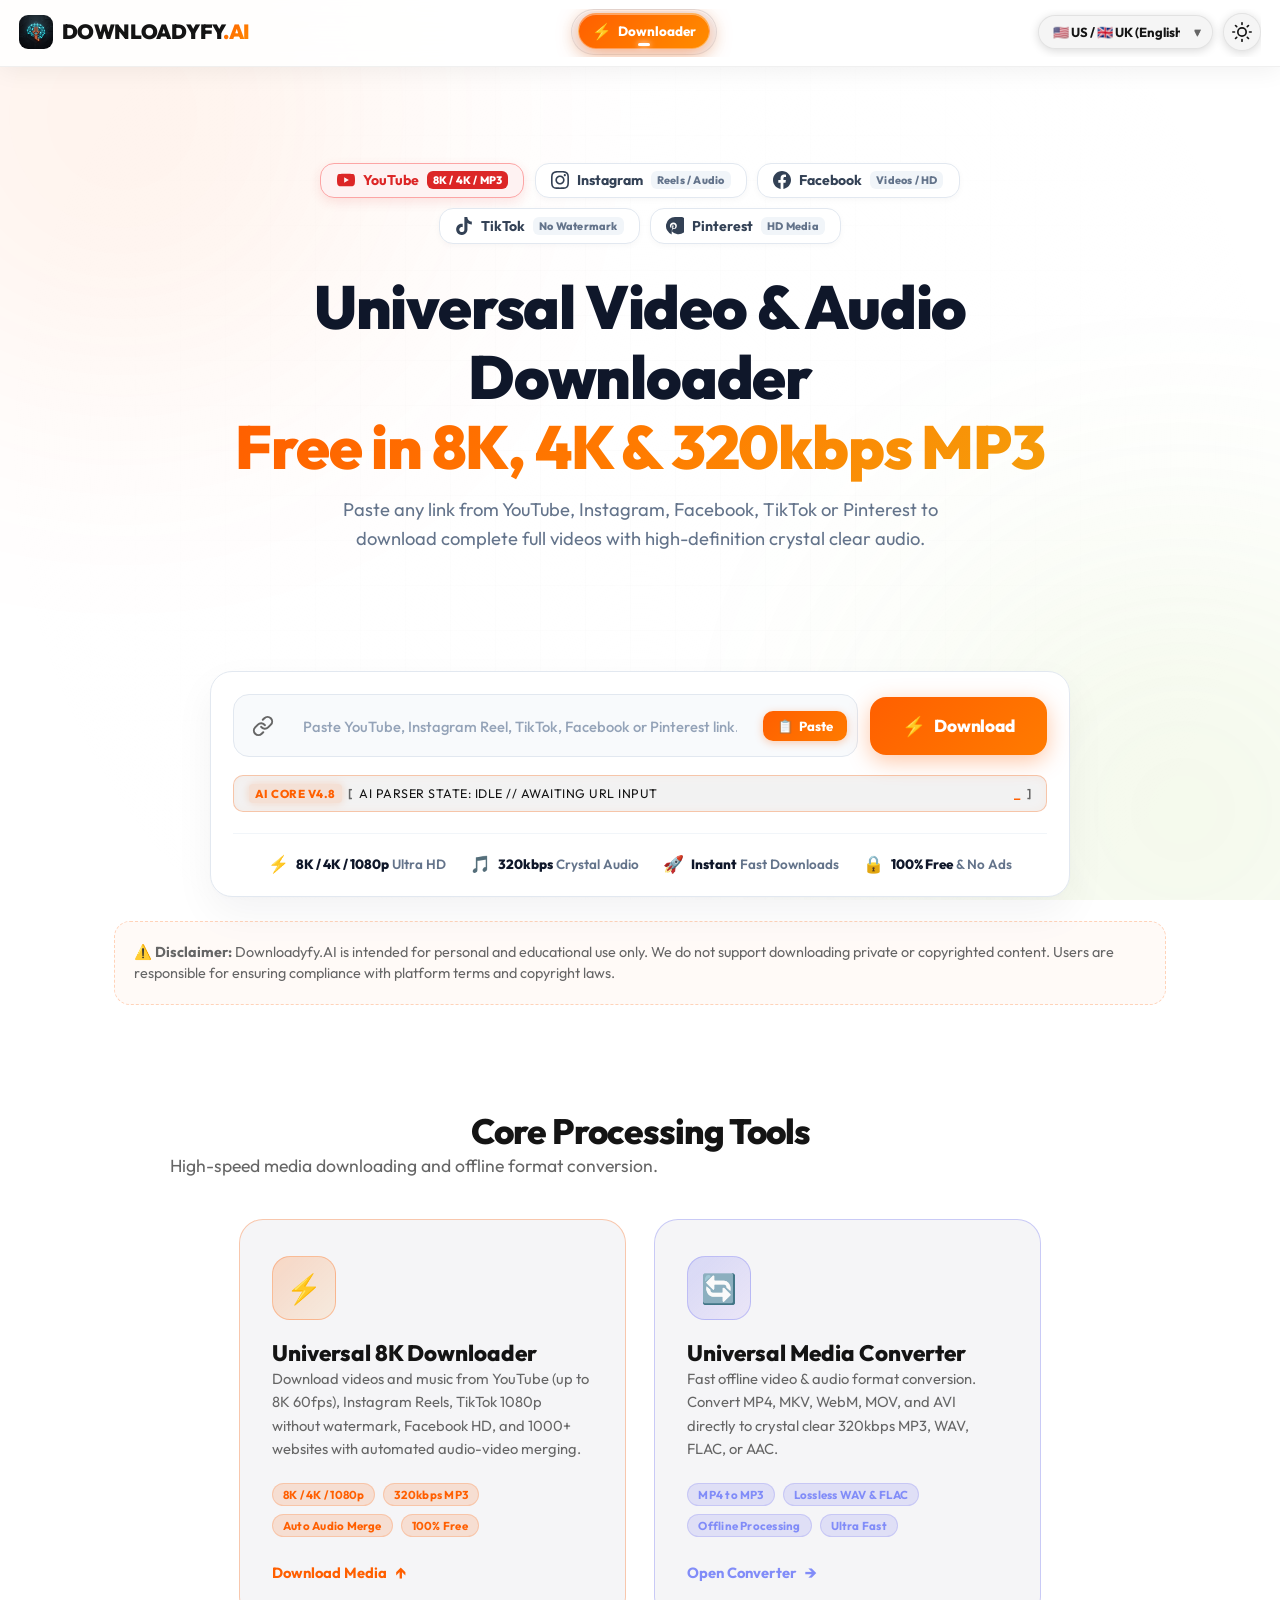
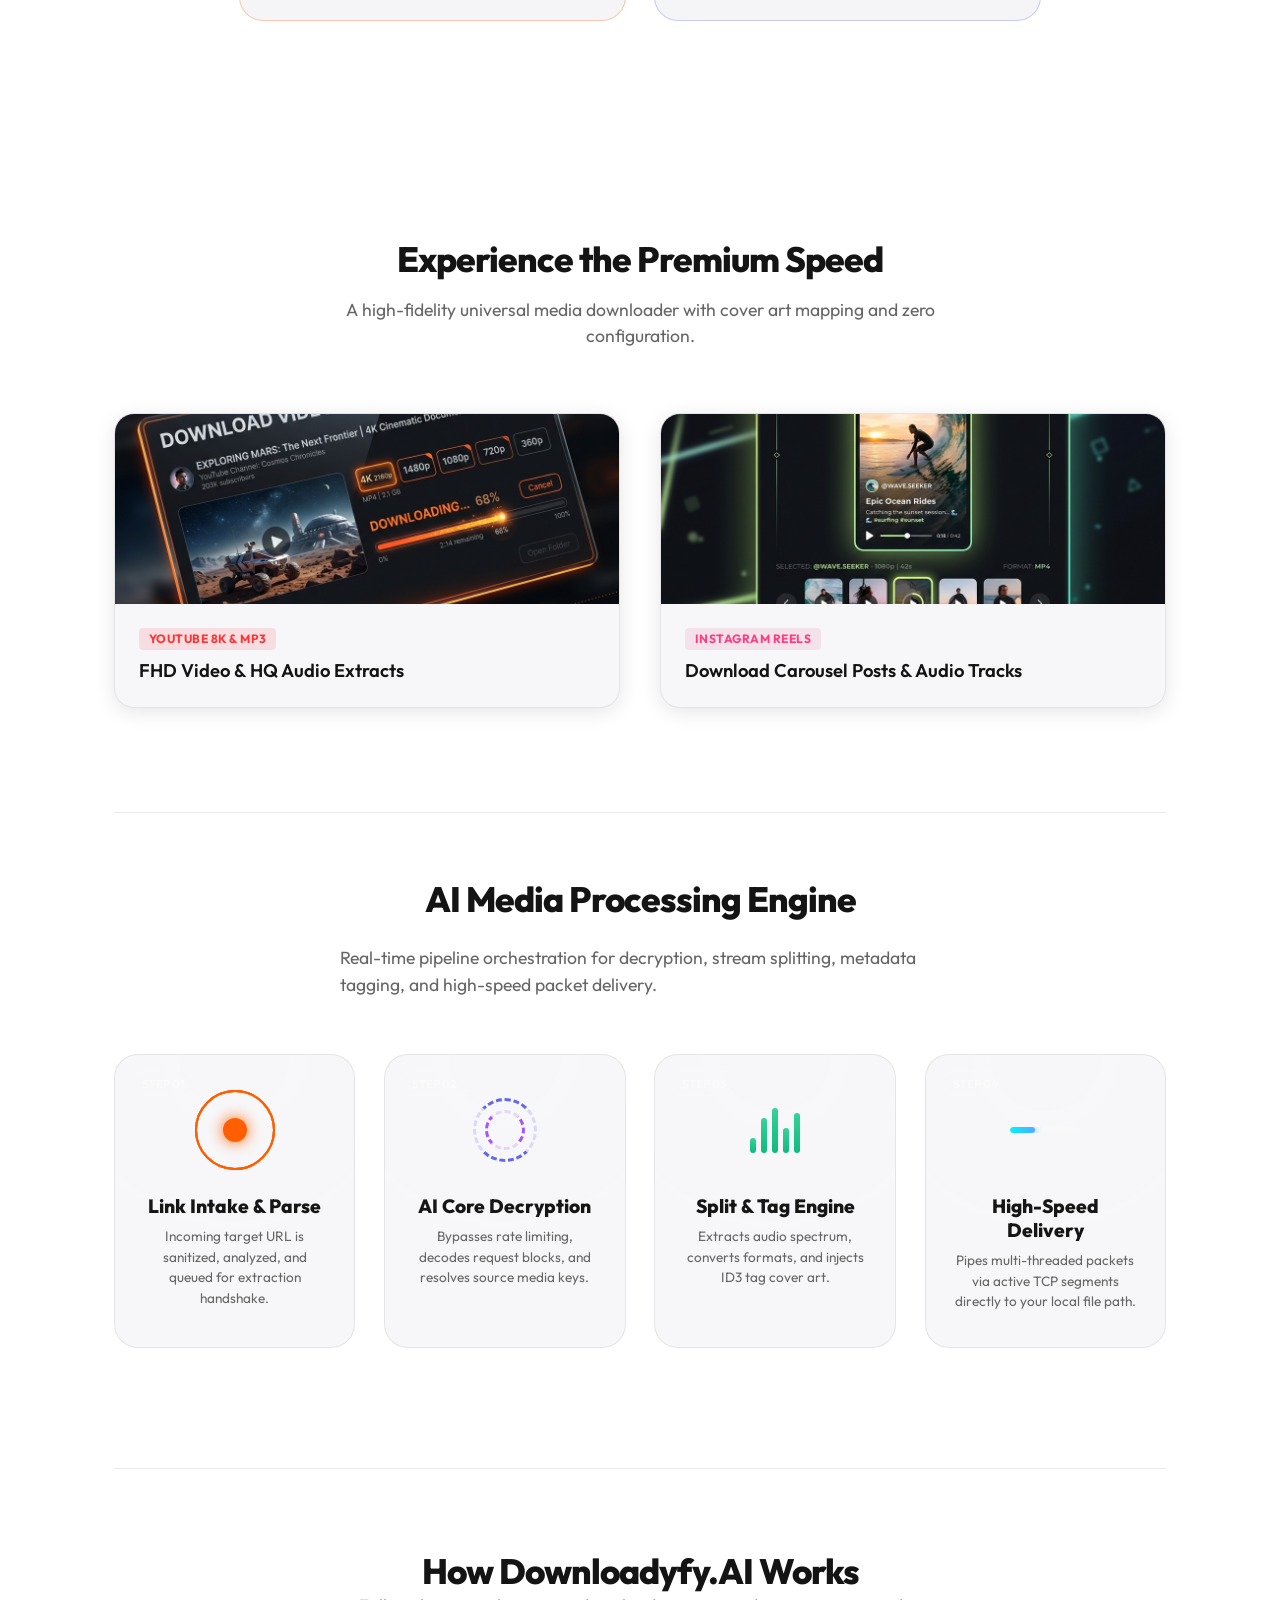
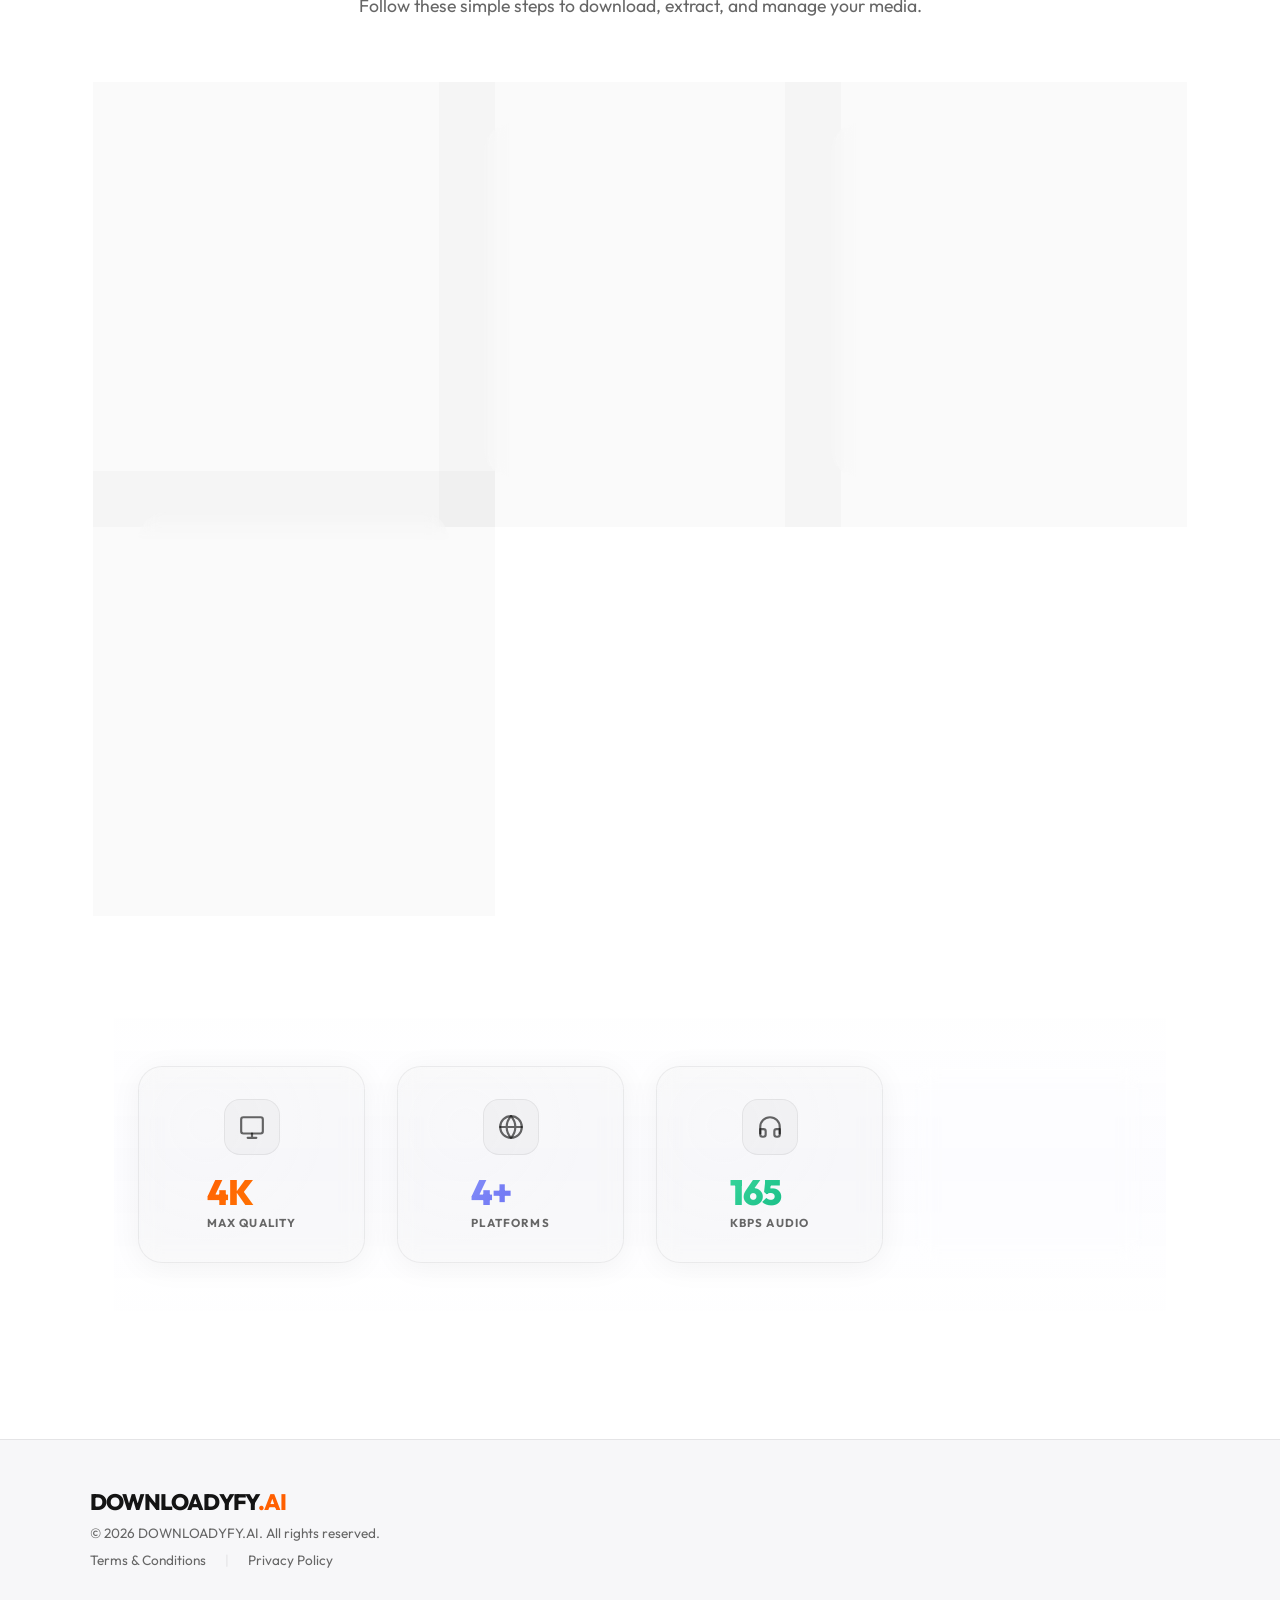
==== commit 9eb0bd69: "Totally remove trim feature across frontend, backend, styles, and mobile app" ====
--- a/frontend/index.html
+++ b/frontend/index.html
@@ -4,7 +4,7 @@
     <meta charset="UTF-8">
     <meta name="viewport" content="width=device-width, initial-scale=1.0">
     <title>DOWNLOADYFY.AI - Universal Media Downloader & Converter</title>
-    <meta name="description" content="Download YouTube 8K videos, MP3, Instagram Reels, TikTok, Facebook videos. Convert video to audio. Trim ringtones. Free forever.">
+    <meta name="description" content="Download YouTube 8K videos, MP3, Instagram Reels, TikTok, Facebook videos. Convert video to audio. 100% Free forever.">
     <link rel="preconnect" href="https://fonts.googleapis.com">
     <link rel="preconnect" href="https://fonts.gstatic.com" crossorigin>
     <link href="https://fonts.googleapis.com/css2?family=Outfit:wght@300;400;600;800&display=swap" rel="stylesheet">
@@ -69,7 +69,6 @@
 
         .tool-card.downloader-tool::before { background: radial-gradient(ellipse at top left, rgba(255, 95, 0, 0.12), transparent 70%); }
         .tool-card.converter-tool::before { background: radial-gradient(ellipse at top left, rgba(99, 102, 241, 0.12), transparent 70%); }
-        .tool-card.trimmer-tool::before { background: radial-gradient(ellipse at top left, rgba(16, 185, 129, 0.12), transparent 70%); }
         .tool-card.booster-tool::before { background: radial-gradient(ellipse at top left, rgba(244, 63, 94, 0.12), transparent 70%); }
         .tool-card.tagger-tool::before { background: radial-gradient(ellipse at top left, rgba(234, 179, 8, 0.12), transparent 70%); }
 
@@ -77,13 +76,11 @@
 
         .tool-card.downloader-tool { border-color: rgba(255, 95, 0, 0.3); }
         .tool-card.converter-tool { border-color: rgba(99, 102, 241, 0.3); }
-        .tool-card.trimmer-tool { border-color: rgba(16, 185, 129, 0.3); }
         .tool-card.booster-tool { border-color: rgba(244, 63, 94, 0.3); }
         .tool-card.tagger-tool { border-color: rgba(234, 179, 8, 0.3); }
 
         .tool-card.downloader-tool:hover { border-color: var(--accent-orange); box-shadow: 0 20px 60px rgba(255,95,0,0.15); }
         .tool-card.converter-tool:hover { border-color: #6366f1; box-shadow: 0 20px 60px rgba(99,102,241,0.15); }
-        .tool-card.trimmer-tool:hover { border-color: #10b981; box-shadow: 0 20px 60px rgba(16,185,129,0.15); }
         .tool-card.booster-tool:hover { border-color: #f43f5e; box-shadow: 0 20px 60px rgba(244,63,94,0.15); }
         .tool-card.tagger-tool:hover { border-color: #eab308; box-shadow: 0 20px 60px rgba(234,179,8,0.15); }
 
@@ -103,7 +100,6 @@
 
         .tool-card.downloader-tool .tool-icon-wrapper { background: linear-gradient(135deg, rgba(255,95,0,0.2), rgba(255,140,0,0.1)); border: 1px solid rgba(255,95,0,0.3); }
         .tool-card.converter-tool .tool-icon-wrapper { background: linear-gradient(135deg, rgba(99,102,241,0.2), rgba(139,92,246,0.1)); border: 1px solid rgba(99,102,241,0.3); }
-        .tool-card.trimmer-tool .tool-icon-wrapper { background: linear-gradient(135deg, rgba(16,185,129,0.2), rgba(5,150,105,0.1)); border: 1px solid rgba(16,185,129,0.3); }
         .tool-card.booster-tool .tool-icon-wrapper { background: linear-gradient(135deg, rgba(244,63,94,0.2), rgba(251,113,133,0.1)); border: 1px solid rgba(244,63,94,0.3); }
         .tool-card.tagger-tool .tool-icon-wrapper { background: linear-gradient(135deg, rgba(234,179,8,0.2), rgba(253,224,71,0.1)); border: 1px solid rgba(234,179,8,0.3); }
 
@@ -139,7 +135,6 @@
 
         .tool-card.downloader-tool .tool-feature-pill { background: rgba(255,95,0,0.15); color: var(--accent-orange); border: 1px solid rgba(255,95,0,0.2); }
         .tool-card.converter-tool .tool-feature-pill { background: rgba(99,102,241,0.15); color: #818cf8; border: 1px solid rgba(99,102,241,0.2); }
-        .tool-card.trimmer-tool .tool-feature-pill { background: rgba(16,185,129,0.15); color: #34d399; border: 1px solid rgba(16,185,129,0.2); }
         .tool-card.booster-tool .tool-feature-pill { background: rgba(244,63,94,0.15); color: #fb7185; border: 1px solid rgba(244,63,94,0.2); }
         .tool-card.tagger-tool .tool-feature-pill { background: rgba(234,179,8,0.15); color: #fde047; border: 1px solid rgba(234,179,8,0.2); }
 
@@ -157,7 +152,6 @@
 
         .tool-card.downloader-tool .tool-cta { color: var(--accent-orange); }
         .tool-card.converter-tool .tool-cta { color: #818cf8; }
-        .tool-card.trimmer-tool .tool-cta { color: #34d399; }
         .tool-card.booster-tool .tool-cta { color: #fb7185; }
         .tool-card.tagger-tool .tool-cta { color: #fde047; }
 
@@ -499,7 +493,6 @@
             
             <div class="nav-links-menu">
                 <a href="index.html" class="nav-link-item active nav-downloader"><span class="nav-icon">⚡</span><span>Downloader</span></a>
-                <a href="trimmer.html" class="nav-link-item nav-trimmer"><span class="nav-icon">✂️</span><span>Video Trim</span></a>
             </div>
 
             <div class="nav-actions">
@@ -670,8 +663,8 @@
                         <span><strong>320kbps</strong> Crystal Audio</span>
                     </div>
                     <div class="trust-badge-item">
-                        <span class="badge-icon">✂️</span>
-                        <span><strong>Multi-Cut</strong> Video Trimmer</span>
+                        <span class="badge-icon">🚀</span>
+                        <span><strong>Instant</strong> Fast Downloads</span>
                     </div>
                     <div class="trust-badge-item">
                         <span class="badge-icon">🔒</span>
@@ -738,62 +731,7 @@
                         </div>
                     </div>
 
-                    <!-- Smart Multi-Segment Trim & Merge Panel -->
-                    <div id="trimDownloadPanel" class="hidden">
-                        <div class="trim-panel-header">
-                            <div class="trim-panel-title">
-                                <h4>✂️ Multi-Segment Video & Audio Cutter</h4>
-                                <p>Cut multiple parts from this video (e.g. 1:04-2:00, 4:21-4:50). All segments will be merged into <strong>1 single download file</strong> in your selected quality.</p>
-                            </div>
-                            <button type="button" class="close-trim-btn" id="closeTrimPanelBtn">
-                                ✕ Back to Formats
-                            </button>
-                        </div>
-
-                        <!-- Output Format & Quality Selector -->
-                        <div class="trim-config-bar">
-                            <div class="trim-config-item">
-                                <label>Output Type:</label>
-                                <div class="trim-type-toggle">
-                                    <button type="button" class="trim-type-pill active" id="trimTypeVideo" data-type="video">🎬 Video (MP4)</button>
-                                    <button type="button" class="trim-type-pill" id="trimTypeAudio" data-type="audio">🎵 Audio (MP3)</button>
-                                </div>
-                            </div>
-                            <div class="trim-config-item">
-                                <label>Quality:</label>
-                                <select id="trimQualitySelect" class="trim-quality-dropdown">
-                                    <!-- Dynamically filled with analyzed qualities -->
-                                </select>
-                            </div>
-                        </div>
-
-                        <!-- Segments List -->
-                        <div class="trim-segments-container">
-                            <div class="trim-segments-header">
-                                <span style="font-weight: 800; font-size: 0.95rem; color: var(--text-main);">Cut Segments:</span>
-                                <span id="trimTotalDurationSummary" class="trim-duration-badge">Total Trimmed Duration: 0:00</span>
-                            </div>
-                            <div id="trimSegmentsList" class="trim-segments-list">
-                                <!-- Dynamic segment rows rendered by app.js -->
-                            </div>
-                            <div class="trim-segments-actions">
-                                <button type="button" class="add-segment-btn" id="addSegmentBtn">
-                                    <span>➕ Add Another Segment</span>
-                                </button>
-                                <button type="button" class="reset-segments-btn" id="resetSegmentsBtn">
-                                    <span>↺ Reset</span>
-                                </button>
-                            </div>
-                        </div>
-
-                        <!-- Trim Start Action Button -->
-                        <div class="trim-submit-wrapper">
-                            <button type="button" class="glow-button trim-submit-btn" id="startTrimDownloadBtn">
-                                <span class="trim-btn-icon">✂️</span>
-                                <span id="trimBtnText">Trim & Download Merged Video</span>
-                            </button>
-                        </div>
-                    </div>
+                    
 
                     <div class="status-box hidden" id="downloadStatus">
                         <canvas id="downloadCanvas" class="download-canvas"></canvas>
@@ -952,7 +890,7 @@
         <section class="additional-tools-section" id="additionalToolsSection" style="margin-top: 3rem; width: 100%;">
             <div style="text-align: center; margin-bottom: 2.5rem;">
                 <h2 class="section-title">Core Processing Tools</h2>
-                <p class="section-subtitle">High-speed media downloading and offline multi-segment video/audio trimming.</p>
+                <p class="section-subtitle">High-speed media downloading and offline format conversion.</p>
             </div>
             <div class="tools-grid" style="max-width: 850px; grid-template-columns: repeat(auto-fit, minmax(320px, 1fr));">
                 <!-- Tool 1: Universal 8K Downloader -->
@@ -974,21 +912,21 @@
                     </div>
                 </a>
 
-                <!-- Tool 2: Video & Audio Trimmer -->
-                <a href="trimmer.html" class="tool-card trimmer-tool">
-                    <div class="tool-icon-wrapper">✂️</div>
+                <!-- Tool 2: Universal Media Converter -->
+                <a href="converter.html" class="tool-card converter-tool">
+                    <div class="tool-icon-wrapper">🔄</div>
                     <div>
-                        <h2 class="tool-title">Video & Audio Trimmer</h2>
-                        <p class="tool-desc">Multi-segment offline video & audio cutter. Add multiple trim timestamps, cut unwanted scenes, merge remaining parts seamlessly, and export in Full HD MP4 or 320k MP3.</p>
+                        <h2 class="tool-title">Universal Media Converter</h2>
+                        <p class="tool-desc">Fast offline video & audio format conversion. Convert MP4, MKV, WebM, MOV, and AVI directly to crystal clear 320kbps MP3, WAV, FLAC, or AAC.</p>
                     </div>
                     <div class="tool-features">
-                        <span class="tool-feature-pill">Multi-Segment Trim</span>
+                        <span class="tool-feature-pill">MP4 to MP3</span>
+                        <span class="tool-feature-pill">Lossless WAV & FLAC</span>
                         <span class="tool-feature-pill">Offline Processing</span>
-                        <span class="tool-feature-pill">MP4 & MP3 Export</span>
-                        <span class="tool-feature-pill">Live Preview</span>
+                        <span class="tool-feature-pill">Ultra Fast</span>
                     </div>
                     <div class="tool-cta">
-                        <span>Open Video Trimmer</span>
+                        <span>Open Converter</span>
                         <span class="cta-arrow">→</span>
                     </div>
                 </a>
@@ -1103,7 +1041,7 @@
                         <svg xmlns="http://www.w3.org/2000/svg" viewBox="0 0 24 24" fill="none" stroke="currentColor" stroke-width="2" stroke-linecap="round" stroke-linejoin="round" class="hiw-card-icon"><rect width="7" height="9" x="3" y="3" rx="1"/><rect width="7" height="5" x="14" y="3" rx="1"/><rect width="7" height="9" x="14" y="12" rx="1"/><rect width="7" height="5" x="3" y="16" rx="1"/></svg>
                     </div>
                     <h4 data-translate="hiw_step1_title">Choose Your Tool</h4>
-                    <p data-translate="hiw_step1_desc">Select the right tool from the cards above — Link Downloader for URLs, Converter for local videos, or Trimmer for audio clips.</p>
+                    <p data-translate="hiw_step1_desc">Select the right tool from the cards above — Link Downloader for URLs or Converter for local videos.</p>
                 </div>
                 <div class="hiw-card">
                     <div class="hiw-num">2</div>
--- a/frontend/styles.css
+++ b/frontend/styles.css
@@ -350,10 +350,7 @@
     box-shadow: 0 4px 20px rgba(99, 102, 241, 0.5), inset 0 1px 0 rgba(255, 255, 255, 0.4) !important;
 }
 
-.nav-link-item.active.nav-trimmer {
-    background: linear-gradient(135deg, #059669, #10b981) !important;
-    box-shadow: 0 4px 20px rgba(16, 185, 129, 0.5), inset 0 1px 0 rgba(255, 255, 255, 0.4) !important;
-}
+
 
 .nav-link-item.active.nav-vocal {
     background: linear-gradient(135deg, #db2777, #ec4899) !important;
@@ -1019,508 +1016,6 @@
     margin-bottom: 1.5rem;
 }
 
-/* ===================================================
-   Download Mode Switcher (Full Download vs Smart Trim)
-   =================================================== */
-.download-mode-switcher {
-    display: flex;
-    align-items: center;
-    gap: 0.75rem;
-    margin-bottom: 1.75rem;
-    background: rgba(0, 0, 0, 0.04);
-    padding: 6px;
-    border-radius: 16px;
-    border: 1px solid rgba(0, 0, 0, 0.08);
-    width: fit-content;
-    max-width: 100%;
-}
-
-body:not(.light-theme) .download-mode-switcher {
-    background: rgba(255, 255, 255, 0.05);
-    border-color: rgba(255, 255, 255, 0.1);
-}
-
-.mode-tab-btn {
-    display: inline-flex;
-    align-items: center;
-    gap: 8px;
-    padding: 10px 20px;
-    border-radius: 12px;
-    border: 1px solid transparent;
-    background: transparent;
-    color: #4b5563;
-    font-size: 0.95rem;
-    font-weight: 750;
-    cursor: pointer;
-    transition: all 0.25s cubic-bezier(0.16, 1, 0.3, 1);
-    user-select: none;
-    outline: none;
-}
-
-body:not(.light-theme) .mode-tab-btn {
-    color: rgba(255, 255, 255, 0.7);
-}
-
-.mode-tab-btn:hover {
-    color: #111827;
-    background: rgba(0, 0, 0, 0.05);
-}
-
-body:not(.light-theme) .mode-tab-btn:hover {
-    color: #ffffff;
-    background: rgba(255, 255, 255, 0.08);
-}
-
-.mode-tab-btn.active {
-    background: #ffffff !important;
-    color: #0f172a !important;
-    border-color: rgba(0, 0, 0, 0.12) !important;
-    box-shadow: 0 4px 16px rgba(0, 0, 0, 0.08), 0 1px 3px rgba(0, 0, 0, 0.05) !important;
-    transform: translateY(-1px);
-}
-
-body:not(.light-theme) .mode-tab-btn.active {
-    background: var(--accent-orange) !important;
-    color: #ffffff !important;
-    border-color: var(--accent-orange) !important;
-    box-shadow: 0 4px 20px rgba(255, 95, 0, 0.35) !important;
-}
-
-.mode-tab-btn#modeTrimBtn.active {
-    background: linear-gradient(135deg, #6366f1, #4f46e5) !important;
-    color: #ffffff !important;
-    border-color: #6366f1 !important;
-    box-shadow: 0 4px 20px rgba(99, 102, 241, 0.35) !important;
-}
-
-.mode-pill-badge {
-    font-size: 0.65rem;
-    font-weight: 850;
-    padding: 2px 7px;
-    border-radius: 6px;
-    background: rgba(99, 102, 241, 0.15);
-    color: #6366f1;
-    letter-spacing: 0.5px;
-    text-transform: uppercase;
-}
-
-.mode-tab-btn.active .mode-pill-badge {
-    background: rgba(255, 255, 255, 0.25);
-    color: #ffffff;
-}
-
-/* ===================================================
-   Multi-Segment Precision Trim Panel
-   =================================================== */
-#trimDownloadPanel {
-    background: #f8fafc;
-    border: 1.5px solid #e2e8f0;
-    border-radius: 20px;
-    padding: 1.75rem;
-    box-shadow: 0 10px 30px rgba(0, 0, 0, 0.04);
-    animation: fadeInSlide 0.35s ease-out;
-}
-
-body:not(.light-theme) #trimDownloadPanel {
-    background: rgba(255, 255, 255, 0.03);
-    border-color: rgba(255, 255, 255, 0.1);
-    box-shadow: 0 10px 30px rgba(0, 0, 0, 0.3);
-}
-
-@keyframes fadeInSlide {
-    from { opacity: 0; transform: translateY(10px); }
-    to { opacity: 1; transform: translateY(0); }
-}
-
-.trim-panel-header {
-    display: flex;
-    justify-content: space-between;
-    align-items: flex-start;
-    margin-bottom: 1.5rem;
-    gap: 1rem;
-}
-
-.close-trim-btn {
-    background: rgba(0, 0, 0, 0.06);
-    color: #475569;
-    border: 1px solid rgba(0, 0, 0, 0.1);
-    padding: 6px 14px;
-    border-radius: 10px;
-    font-size: 0.85rem;
-    font-weight: 750;
-    cursor: pointer;
-    transition: all 0.2s ease;
-    white-space: nowrap;
-    flex-shrink: 0;
-}
-
-body:not(.light-theme) .close-trim-btn {
-    background: rgba(255, 255, 255, 0.08);
-    color: #cbd5e1;
-    border-color: rgba(255, 255, 255, 0.15);
-}
-
-.close-trim-btn:hover {
-    background: rgba(239, 68, 68, 0.15);
-    color: #ef4444;
-    border-color: rgba(239, 68, 68, 0.3);
-    transform: translateY(-1px);
-}
-
-.trim-panel-title h4 {
-    font-size: 1.25rem;
-    font-weight: 800;
-    color: #0f172a;
-    margin-bottom: 0.35rem;
-    display: flex;
-    align-items: center;
-    gap: 8px;
-}
-
-body:not(.light-theme) .trim-panel-title h4 {
-    color: #ffffff;
-}
-
-.trim-panel-title p {
-    font-size: 0.9rem;
-    color: #64748b;
-    line-height: 1.5;
-}
-
-/* Trim Config Bar */
-.trim-config-bar {
-    display: flex;
-    flex-wrap: wrap;
-    align-items: center;
-    gap: 1.5rem;
-    background: #ffffff;
-    border: 1px solid #e2e8f0;
-    border-radius: 14px;
-    padding: 1rem 1.25rem;
-    margin-bottom: 1.5rem;
-}
-
-body:not(.light-theme) .trim-config-bar {
-    background: rgba(0, 0, 0, 0.2);
-    border-color: rgba(255, 255, 255, 0.08);
-}
-
-.trim-config-item {
-    display: flex;
-    align-items: center;
-    gap: 0.75rem;
-}
-
-.trim-config-item label {
-    font-size: 0.88rem;
-    font-weight: 750;
-    color: #334155;
-}
-
-body:not(.light-theme) .trim-config-item label {
-    color: #e2e8f0;
-}
-
-.trim-type-toggle {
-    display: flex;
-    gap: 0.5rem;
-}
-
-.trim-type-pill {
-    padding: 6px 14px;
-    border-radius: 8px;
-    font-size: 0.85rem;
-    font-weight: 700;
-    cursor: pointer;
-    border: 1px solid #cbd5e1;
-    background: #f1f5f9;
-    color: #475569;
-    transition: all 0.2s ease;
-}
-
-body:not(.light-theme) .trim-type-pill {
-    background: rgba(255, 255, 255, 0.06);
-    border-color: rgba(255, 255, 255, 0.15);
-    color: rgba(255, 255, 255, 0.8);
-}
-
-.trim-type-pill.active {
-    background: #0f172a;
-    color: #ffffff;
-    border-color: #0f172a;
-    box-shadow: 0 2px 8px rgba(15, 23, 42, 0.25);
-}
-
-body:not(.light-theme) .trim-type-pill.active {
-    background: #6366f1;
-    color: #ffffff;
-    border-color: #6366f1;
-    box-shadow: 0 2px 10px rgba(99, 102, 241, 0.4);
-}
-
-.trim-quality-dropdown {
-    padding: 7px 12px;
-    border-radius: 8px;
-    font-size: 0.88rem;
-    font-weight: 700;
-    border: 1px solid #cbd5e1;
-    background: #ffffff;
-    color: #0f172a;
-    outline: none;
-    cursor: pointer;
-    min-width: 200px;
-}
-
-body:not(.light-theme) .trim-quality-dropdown {
-    background: #1e293b;
-    color: #f8fafc;
-    border-color: rgba(255, 255, 255, 0.15);
-}
-
-/* Segments Container */
-.trim-segments-container {
-    background: #ffffff;
-    border: 1px solid #e2e8f0;
-    border-radius: 16px;
-    padding: 1.25rem;
-    margin-bottom: 1.5rem;
-}
-
-body:not(.light-theme) .trim-segments-container {
-    background: rgba(0, 0, 0, 0.25);
-    border-color: rgba(255, 255, 255, 0.08);
-}
-
-.trim-segments-header {
-    display: flex;
-    justify-content: space-between;
-    align-items: center;
-    margin-bottom: 1rem;
-    flex-wrap: wrap;
-    gap: 0.5rem;
-}
-
-.trim-duration-badge {
-    font-size: 0.85rem;
-    font-weight: 800;
-    padding: 4px 10px;
-    border-radius: 8px;
-    background: rgba(99, 102, 241, 0.1);
-    color: #4f46e5;
-    border: 1px solid rgba(99, 102, 241, 0.25);
-}
-
-body:not(.light-theme) .trim-duration-badge {
-    background: rgba(99, 102, 241, 0.2);
-    color: #a5b4fc;
-    border-color: rgba(99, 102, 241, 0.4);
-}
-
-.trim-segments-list {
-    display: flex;
-    flex-direction: column;
-    gap: 0.75rem;
-    margin-bottom: 1.25rem;
-}
-
-.trim-segment-row {
-    display: flex;
-    align-items: center;
-    gap: 1rem;
-    background: #f8fafc;
-    border: 1px solid #e2e8f0;
-    border-radius: 12px;
-    padding: 0.75rem 1rem;
-    transition: all 0.2s ease;
-}
-
-body:not(.light-theme) .trim-segment-row {
-    background: rgba(255, 255, 255, 0.04);
-    border-color: rgba(255, 255, 255, 0.08);
-}
-
-.trim-segment-row:hover {
-    border-color: #6366f1;
-    box-shadow: 0 4px 12px rgba(99, 102, 241, 0.08);
-}
-
-.segment-number-badge {
-    font-size: 0.8rem;
-    font-weight: 850;
-    background: #e2e8f0;
-    color: #475569;
-    padding: 4px 8px;
-    border-radius: 6px;
-}
-
-body:not(.light-theme) .segment-number-badge {
-    background: rgba(255, 255, 255, 0.1);
-    color: #cbd5e1;
-}
-
-.segment-input-col {
-    display: flex;
-    align-items: center;
-    gap: 0.75rem;
-    flex: 1;
-}
-
-.segment-field {
-    display: flex;
-    flex-direction: column;
-    gap: 2px;
-}
-
-.segment-field label {
-    font-size: 0.7rem;
-    font-weight: 750;
-    color: #64748b;
-    text-transform: uppercase;
-    letter-spacing: 0.4px;
-}
-
-.segment-time-input {
-    width: 100px;
-    padding: 6px 10px;
-    border-radius: 8px;
-    border: 1.5px solid #cbd5e1;
-    background: #ffffff;
-    font-size: 0.95rem;
-    font-weight: 750;
-    color: #0f172a;
-    text-align: center;
-    outline: none;
-    transition: all 0.2s ease;
-}
-
-body:not(.light-theme) .segment-time-input {
-    background: #0f172a;
-    color: #ffffff;
-    border-color: rgba(255, 255, 255, 0.2);
-}
-
-.segment-time-input:focus {
-    border-color: #6366f1;
-    box-shadow: 0 0 0 3px rgba(99, 102, 241, 0.2);
-}
-
-.segment-arrow-icon {
-    color: #94a3b8;
-    font-size: 1rem;
-    font-weight: 800;
-}
-
-.seg-duration-pill {
-    font-size: 0.8rem;
-    font-weight: 750;
-    color: #059669;
-    background: rgba(16, 185, 129, 0.1);
-    padding: 4px 8px;
-    border-radius: 6px;
-    white-space: nowrap;
-}
-
-body:not(.light-theme) .seg-duration-pill {
-    color: #34d399;
-    background: rgba(16, 185, 129, 0.2);
-}
-
-.delete-segment-btn {
-    background: rgba(239, 68, 68, 0.1);
-    color: #ef4444;
-    border: none;
-    padding: 6px 10px;
-    border-radius: 8px;
-    cursor: pointer;
-    font-size: 0.95rem;
-    transition: all 0.2s ease;
-}
-
-.delete-segment-btn:hover:not(:disabled) {
-    background: #ef4444;
-    color: #ffffff;
-    transform: scale(1.1);
-}
-
-.trim-segments-actions {
-    display: flex;
-    align-items: center;
-    gap: 0.75rem;
-}
-
-.add-segment-btn {
-    background: #f1f5f9;
-    color: #4f46e5;
-    border: 1.5px dashed #6366f1;
-    padding: 8px 16px;
-    border-radius: 10px;
-    font-size: 0.88rem;
-    font-weight: 800;
-    cursor: pointer;
-    transition: all 0.2s ease;
-}
-
-body:not(.light-theme) .add-segment-btn {
-    background: rgba(99, 102, 241, 0.1);
-    color: #a5b4fc;
-}
-
-.add-segment-btn:hover {
-    background: #6366f1;
-    color: #ffffff;
-    border-style: solid;
-    transform: translateY(-1px);
-    box-shadow: 0 4px 12px rgba(99, 102, 241, 0.25);
-}
-
-.reset-segments-btn {
-    background: transparent;
-    color: #64748b;
-    border: 1px solid #cbd5e1;
-    padding: 8px 14px;
-    border-radius: 10px;
-    font-size: 0.85rem;
-    font-weight: 700;
-    cursor: pointer;
-    transition: all 0.2s ease;
-}
-
-.reset-segments-btn:hover {
-    background: #e2e8f0;
-    color: #1e293b;
-}
-
-.trim-submit-wrapper {
-    margin-top: 1.5rem;
-}
-
-.trim-submit-btn {
-    width: 100%;
-    height: 52px;
-    background: linear-gradient(135deg, #6366f1, #4f46e5);
-    color: #ffffff;
-    border: none;
-    border-radius: 14px;
-    font-size: 1.05rem;
-    font-weight: 800;
-    cursor: pointer;
-    display: flex;
-    align-items: center;
-    justify-content: center;
-    gap: 8px;
-    transition: all 0.25s ease;
-    box-shadow: 0 4px 20px rgba(99, 102, 241, 0.35);
-}
-
-.trim-submit-btn:hover {
-    transform: translateY(-2px);
-    box-shadow: 0 8px 25px rgba(99, 102, 241, 0.5);
-}
-
-.trim-submit-btn:active {
-    transform: translateY(0);
-}
-
 .format-grid {
     display: grid;
     grid-template-columns: 1fr 1fr;
@@ -1649,39 +1144,24 @@
     transform: scale(0.96);
 }
 
-.btn-open-trim {
-    background: rgba(99, 102, 241, 0.12);
-    color: #6366f1;
-    border: 1px solid rgba(99, 102, 241, 0.3);
-    padding: 0.55rem 0.95rem;
-    border-radius: 10px;
-    font-size: 0.85rem;
-    font-weight: 750;
-    cursor: pointer;
-    display: inline-flex;
-    align-items: center;
-    gap: 5px;
-    transition: all 0.2s ease;
-    white-space: nowrap;
-}
-
-body.light-theme .btn-open-trim {
-    background: rgba(99, 102, 241, 0.1);
-    color: #4f46e5;
-    border-color: rgba(99, 102, 241, 0.35);
-}
-
-.btn-open-trim:hover {
-    background: #6366f1;
-    color: #ffffff;
-    border-color: #6366f1;
-    transform: scale(1.05);
-    box-shadow: 0 6px 18px rgba(99, 102, 241, 0.35);
-}
-
-.btn-open-trim:active {
-    transform: scale(0.96);
-}
+.btn-direct-download.btn-downloading {
+    background: linear-gradient(135deg, #3b82f6, #2563eb);
+    box-shadow: 0 0 15px rgba(59, 130, 246, 0.6);
+    animation: pulseDownload 1.5s infinite alternate ease-in-out;
+    cursor: wait;
+}
+
+@keyframes pulseDownload {
+    0% { transform: scale(1); box-shadow: 0 0 10px rgba(59, 130, 246, 0.4); }
+    100% { transform: scale(1.03); box-shadow: 0 0 20px rgba(59, 130, 246, 0.8); }
+}
+
+.btn-direct-download.success-btn {
+    background: linear-gradient(135deg, #10b981, #059669) !important;
+    box-shadow: 0 0 15px rgba(16, 185, 129, 0.6) !important;
+}
+
+
 
 @media (max-width: 600px) {
     .format-card-row {
@@ -1691,11 +1171,10 @@
     }
     .format-card-actions {
         width: 100%;
-        display: grid;
-        grid-template-columns: 1fr 1fr;
+        display: flex;
         gap: 0.5rem;
     }
-    .btn-direct-download, .btn-open-trim {
+    .btn-direct-download {
         justify-content: center;
         width: 100%;
     }
@@ -4043,28 +3522,6 @@
 }
 
 /* ==========================================================================
-   Audio Trimmer & Ringtone Creator
-   ========================================================================== */
-
-#audioDragZone.dragover {
-    border-color: var(--accent-orange);
-    background: rgba(255, 95, 0, 0.06);
-    box-shadow: 0 0 20px var(--primary-glow);
-}
-
-body.theme-spotify #audioDragZone.dragover {
-    border-color: var(--primary);
-    background: rgba(29, 185, 84, 0.06);
-    box-shadow: 0 0 20px var(--primary-glow);
-}
-
-body.theme-instagram #audioDragZone.dragover {
-    border-color: #e1306c;
-    background: rgba(225, 48, 108, 0.06);
-    box-shadow: 0 0 20px rgba(225, 48, 108, 0.25);
-}
-
-/* ==========================================================================
    Comprehensive Mobile & Multi-Device Responsiveness (Phones, Tablets & Small Screens)
    ========================================================================== */
 
@@ -4348,22 +3805,6 @@
         gap: 0.8rem !important;
     }
 
-    /* Audio Trimmer on Mobile */
-    .trim-grid, .time-inputs-grid {
-        grid-template-columns: 1fr 1fr !important;
-        gap: 0.6rem !important;
-    }
-
-    .trim-controls-row {
-        flex-direction: column !important;
-        gap: 0.8rem !important;
-        width: 100% !important;
-    }
-
-    .trim-controls-row button {
-        width: 100% !important;
-    }
-
     /* Vocal Remover on Mobile */
     .stem-track-card {
         padding: 1rem !important;
@@ -4454,385 +3895,6 @@
     .drag-icon {
         font-size: 2.3rem !important;
     }
-}
-
-/* ==========================================================================
-   Smart Multi-Segment Trim & Download Styles
-   ========================================================================== */
-
-.download-mode-switcher {
-    display: flex;
-    align-items: center;
-    gap: 8px;
-    background: rgba(0, 0, 0, 0.25);
-    padding: 6px;
-    border-radius: 16px;
-    border: 1px solid var(--glass-border);
-    margin-bottom: 1.5rem;
-    width: 100%;
-    max-width: 540px;
-}
-
-body.light-theme .download-mode-switcher {
-    background: rgba(0, 0, 0, 0.04);
-    border-color: rgba(0, 0, 0, 0.08);
-}
-
-.mode-tab-btn {
-    flex: 1;
-    display: flex;
-    align-items: center;
-    justify-content: center;
-    gap: 8px;
-    padding: 10px 16px;
-    border-radius: 12px;
-    font-size: 0.92rem;
-    font-weight: 750;
-    color: var(--text-muted);
-    background: transparent;
-    border: none;
-    cursor: pointer;
-    transition: all 0.25s cubic-bezier(0.16, 1, 0.3, 1);
-    position: relative;
-    white-space: nowrap;
-}
-
-.mode-tab-btn:hover {
-    color: var(--text-main);
-    background: rgba(255, 255, 255, 0.05);
-}
-
-body.light-theme .mode-tab-btn:hover {
-    background: rgba(0, 0, 0, 0.05);
-}
-
-.mode-tab-btn.active {
-    background: linear-gradient(135deg, var(--accent-orange), #ff8c00);
-    color: #ffffff;
-    box-shadow: 0 4px 18px rgba(255, 95, 0, 0.35);
-}
-
-.mode-pill-badge {
-    background: rgba(255, 255, 255, 0.25);
-    color: #ffffff;
-    font-size: 0.65rem;
-    font-weight: 900;
-    padding: 2px 6px;
-    border-radius: 8px;
-    letter-spacing: 0.5px;
-}
-
-/* Trim Panel Container */
-#trimDownloadPanel {
-    display: flex;
-    flex-direction: column;
-    gap: 1.2rem;
-    animation: fadeIn 0.3s ease;
-}
-
-@keyframes fadeIn {
-    from { opacity: 0; transform: translateY(6px); }
-    to { opacity: 1; transform: translateY(0); }
-}
-
-.trim-panel-header {
-    background: rgba(255, 95, 0, 0.06);
-    border: 1px solid rgba(255, 95, 0, 0.2);
-    border-radius: 16px;
-    padding: 1rem 1.2rem;
-}
-
-body.light-theme .trim-panel-header {
-    background: rgba(255, 95, 0, 0.04);
-}
-
-.trim-panel-title h4 {
-    font-size: 1.05rem;
-    font-weight: 800;
-    color: var(--text-main);
-    margin-bottom: 0.3rem;
-}
-
-.trim-panel-title p {
-    font-size: 0.88rem;
-    color: var(--text-muted);
-    line-height: 1.45;
-    margin: 0;
-}
-
-/* Trim Config Bar */
-.trim-config-bar {
-    display: flex;
-    flex-wrap: wrap;
-    align-items: center;
-    gap: 1.2rem;
-    background: var(--card-bg);
-    border: 1px solid var(--glass-border);
-    padding: 1rem 1.2rem;
-    border-radius: 16px;
-}
-
-.trim-config-item {
-    display: flex;
-    align-items: center;
-    gap: 0.8rem;
-    flex: 1;
-    min-width: 220px;
-}
-
-.trim-config-item label {
-    font-size: 0.88rem;
-    font-weight: 700;
-    color: var(--text-main);
-    white-space: nowrap;
-}
-
-.trim-type-toggle {
-    display: flex;
-    gap: 4px;
-    background: rgba(0, 0, 0, 0.2);
-    padding: 3px;
-    border-radius: 12px;
-}
-
-body.light-theme .trim-type-toggle {
-    background: rgba(0, 0, 0, 0.05);
-}
-
-.trim-type-pill {
-    padding: 6px 14px;
-    border-radius: 9px;
-    font-size: 0.82rem;
-    font-weight: 700;
-    color: var(--text-muted);
-    background: transparent;
-    border: none;
-    cursor: pointer;
-    transition: all 0.2s ease;
-}
-
-.trim-type-pill.active {
-    background: var(--accent-orange);
-    color: #ffffff;
-    box-shadow: 0 2px 10px rgba(255, 95, 0, 0.3);
-}
-
-.trim-quality-dropdown {
-    flex: 1;
-    background: rgba(0, 0, 0, 0.2);
-    border: 1px solid var(--glass-border);
-    color: var(--text-main);
-    padding: 8px 14px;
-    border-radius: 12px;
-    font-size: 0.88rem;
-    font-weight: 700;
-    outline: none;
-    cursor: pointer;
-}
-
-body.light-theme .trim-quality-dropdown {
-    background: rgba(0, 0, 0, 0.04);
-    border-color: rgba(0, 0, 0, 0.1);
-}
-
-/* Segments Container */
-.trim-segments-container {
-    background: var(--card-bg);
-    border: 1px solid var(--glass-border);
-    border-radius: 18px;
-    padding: 1.2rem;
-    display: flex;
-    flex-direction: column;
-    gap: 1rem;
-}
-
-.trim-segments-header {
-    display: flex;
-    justify-content: space-between;
-    align-items: center;
-    flex-wrap: wrap;
-    gap: 0.5rem;
-}
-
-.trim-duration-badge {
-    background: rgba(143, 194, 53, 0.12);
-    border: 1px solid var(--accent-lime);
-    color: var(--accent-lime);
-    font-size: 0.82rem;
-    font-weight: 800;
-    padding: 4px 10px;
-    border-radius: 20px;
-}
-
-.trim-segments-list {
-    display: flex;
-    flex-direction: column;
-    gap: 0.75rem;
-}
-
-/* Single Segment Row */
-.trim-segment-row {
-    display: flex;
-    align-items: center;
-    gap: 0.75rem;
-    background: rgba(0, 0, 0, 0.18);
-    border: 1px solid var(--glass-border);
-    padding: 0.8rem 1rem;
-    border-radius: 14px;
-    transition: all 0.2s ease;
-    flex-wrap: wrap;
-}
-
-body.light-theme .trim-segment-row {
-    background: rgba(0, 0, 0, 0.03);
-    border-color: rgba(0, 0, 0, 0.06);
-}
-
-.segment-num-badge {
-    background: rgba(255, 95, 0, 0.15);
-    border: 1px solid var(--accent-orange);
-    color: var(--accent-orange);
-    font-size: 0.78rem;
-    font-weight: 800;
-    padding: 3px 8px;
-    border-radius: 8px;
-    min-width: 82px;
-    text-align: center;
-}
-
-.segment-inputs-pair {
-    display: flex;
-    align-items: center;
-    gap: 6px;
-    flex: 1;
-    min-width: 220px;
-}
-
-.segment-time-input {
-    flex: 1;
-    background: var(--bg-color);
-    border: 1px solid var(--glass-border);
-    color: var(--text-main);
-    padding: 8px 12px;
-    border-radius: 10px;
-    font-size: 0.95rem;
-    font-weight: 700;
-    text-align: center;
-    outline: none;
-    font-family: 'Courier New', Courier, monospace;
-    min-width: 75px;
-}
-
-.segment-time-input:focus {
-    border-color: var(--accent-orange);
-    box-shadow: 0 0 10px rgba(255, 95, 0, 0.25);
-}
-
-.segment-arrow {
-    color: var(--text-muted);
-    font-size: 0.9rem;
-    font-weight: 800;
-}
-
-.segment-length-pill {
-    font-size: 0.78rem;
-    color: var(--text-muted);
-    font-weight: 700;
-    min-width: 60px;
-    text-align: center;
-}
-
-.segment-del-btn {
-    background: rgba(244, 63, 94, 0.1);
-    border: 1px solid rgba(244, 63, 94, 0.25);
-    color: #fb7185;
-    border-radius: 10px;
-    width: 36px;
-    height: 36px;
-    display: flex;
-    align-items: center;
-    justify-content: center;
-    cursor: pointer;
-    transition: all 0.2s ease;
-    flex-shrink: 0;
-}
-
-.segment-del-btn:hover {
-    background: #f43f5e;
-    color: #ffffff;
-    box-shadow: 0 0 12px rgba(244, 63, 94, 0.4);
-    transform: scale(1.05);
-}
-
-.segment-del-btn:disabled {
-    opacity: 0.3;
-    cursor: not-allowed;
-}
-
-/* Actions below list */
-.trim-segments-actions {
-    display: flex;
-    align-items: center;
-    gap: 0.8rem;
-    margin-top: 0.3rem;
-}
-
-.add-segment-btn {
-    background: rgba(255, 95, 0, 0.1);
-    border: 1px dashed var(--accent-orange);
-    color: var(--accent-orange);
-    padding: 9px 18px;
-    border-radius: 12px;
-    font-size: 0.88rem;
-    font-weight: 750;
-    cursor: pointer;
-    transition: all 0.25s ease;
-    display: inline-flex;
-    align-items: center;
-    gap: 6px;
-}
-
-.add-segment-btn:hover {
-    background: var(--accent-orange);
-    color: #ffffff;
-    box-shadow: 0 4px 15px rgba(255, 95, 0, 0.3);
-    transform: translateY(-1px);
-}
-
-.reset-segments-btn {
-    background: transparent;
-    border: 1px solid var(--glass-border);
-    color: var(--text-muted);
-    padding: 9px 16px;
-    border-radius: 12px;
-    font-size: 0.85rem;
-    font-weight: 700;
-    cursor: pointer;
-    transition: all 0.2s ease;
-}
-
-.reset-segments-btn:hover {
-    color: var(--text-main);
-    border-color: var(--text-muted);
-}
-
-/* Trim Submit Button */
-.trim-submit-btn {
-    width: 100%;
-    min-height: 52px;
-    font-size: 1.05rem;
-    font-weight: 800;
-    border-radius: 16px;
-    background: linear-gradient(135deg, #ff5f00, #ff8c00);
-    display: flex;
-    align-items: center;
-    justify-content: center;
-    gap: 8px;
-}
-
-.trim-submit-btn:hover {
-    box-shadow: 0 6px 25px rgba(255, 95, 0, 0.45);
-    transform: translateY(-2px);
 }
 
 /* ==========================================================================
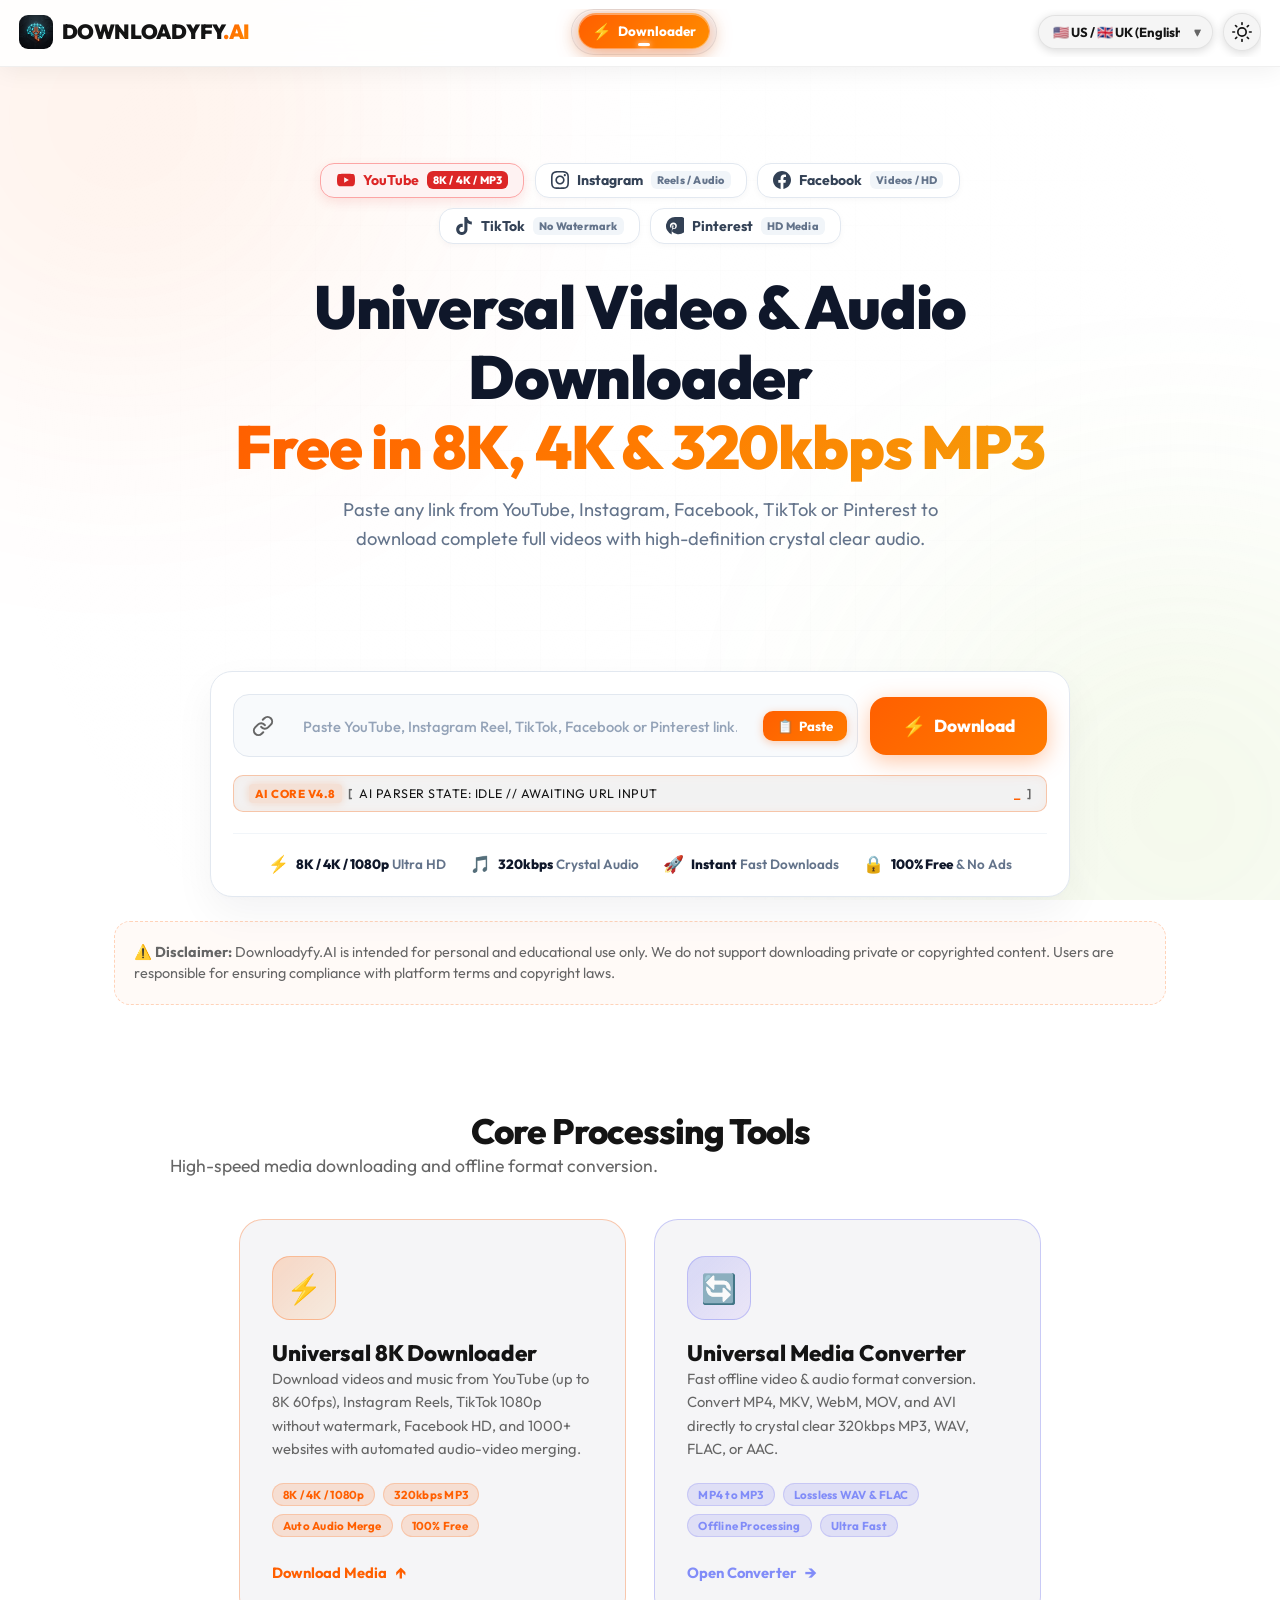
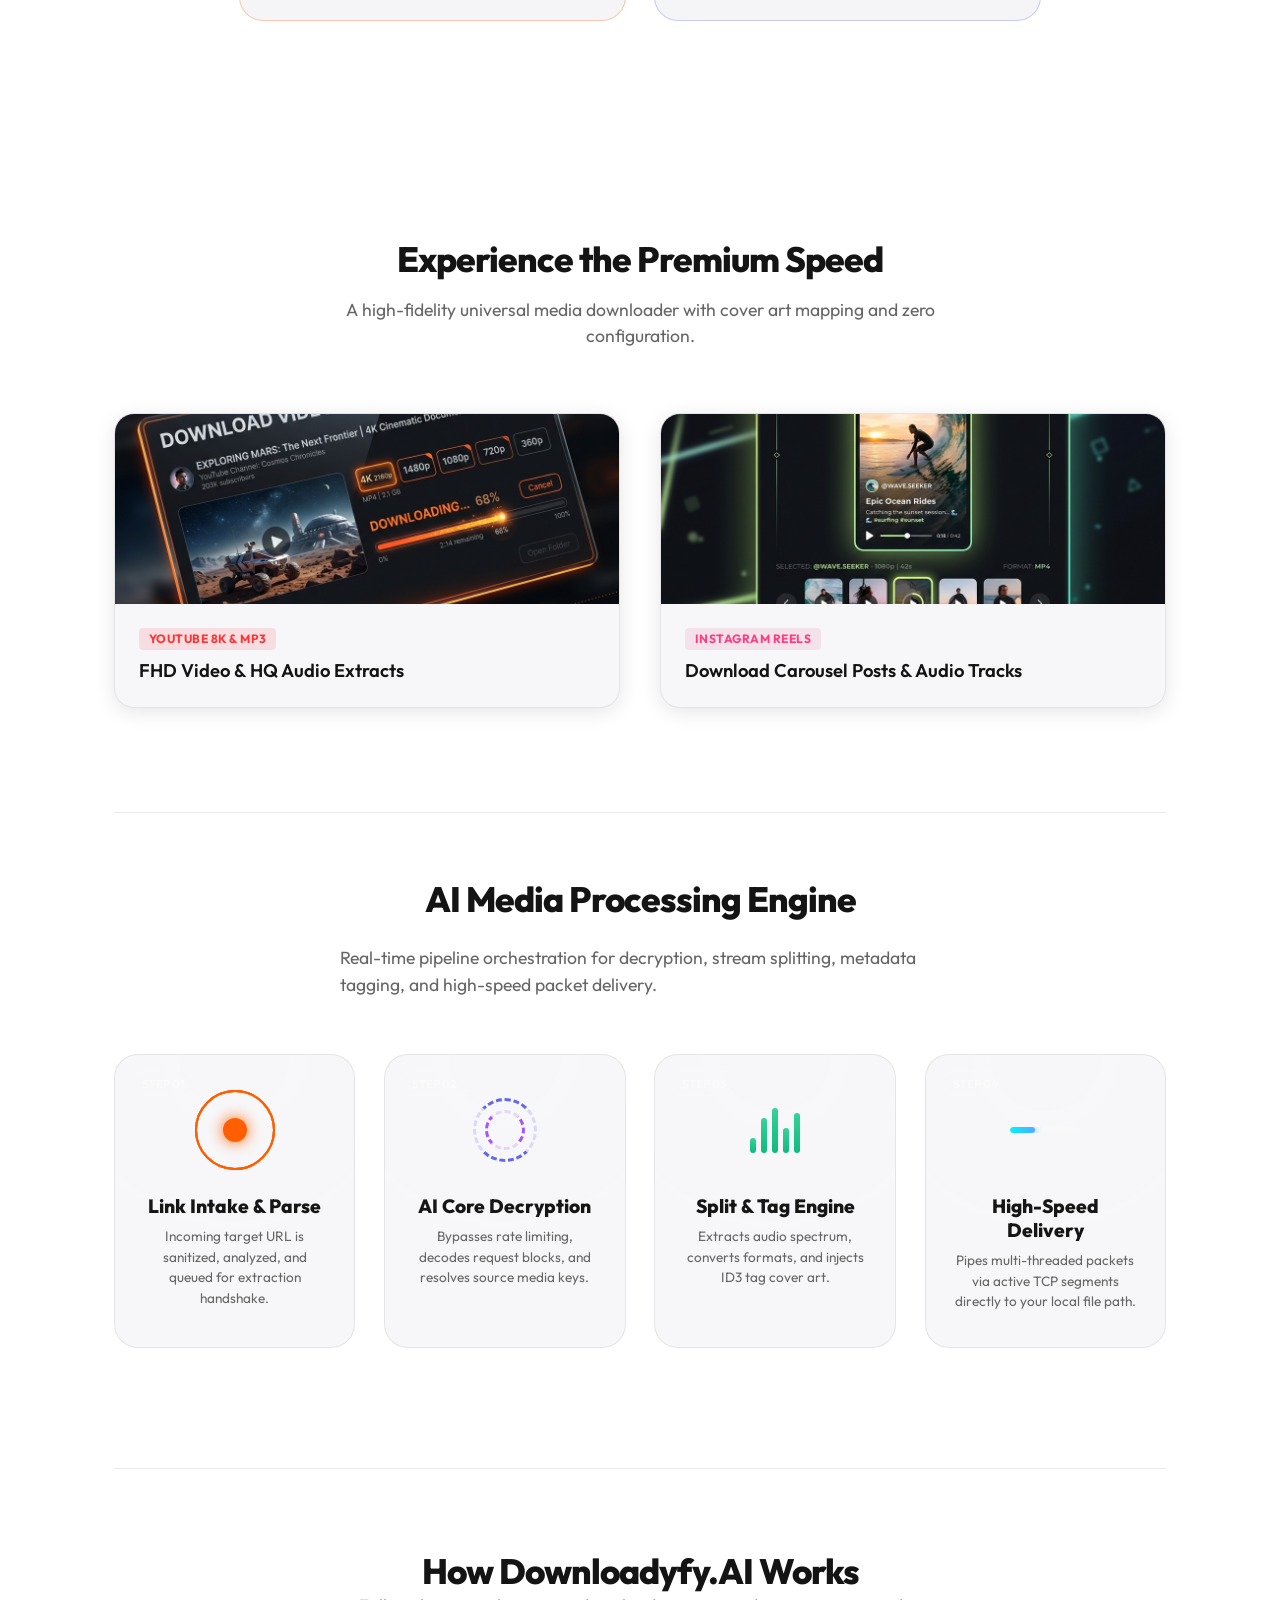
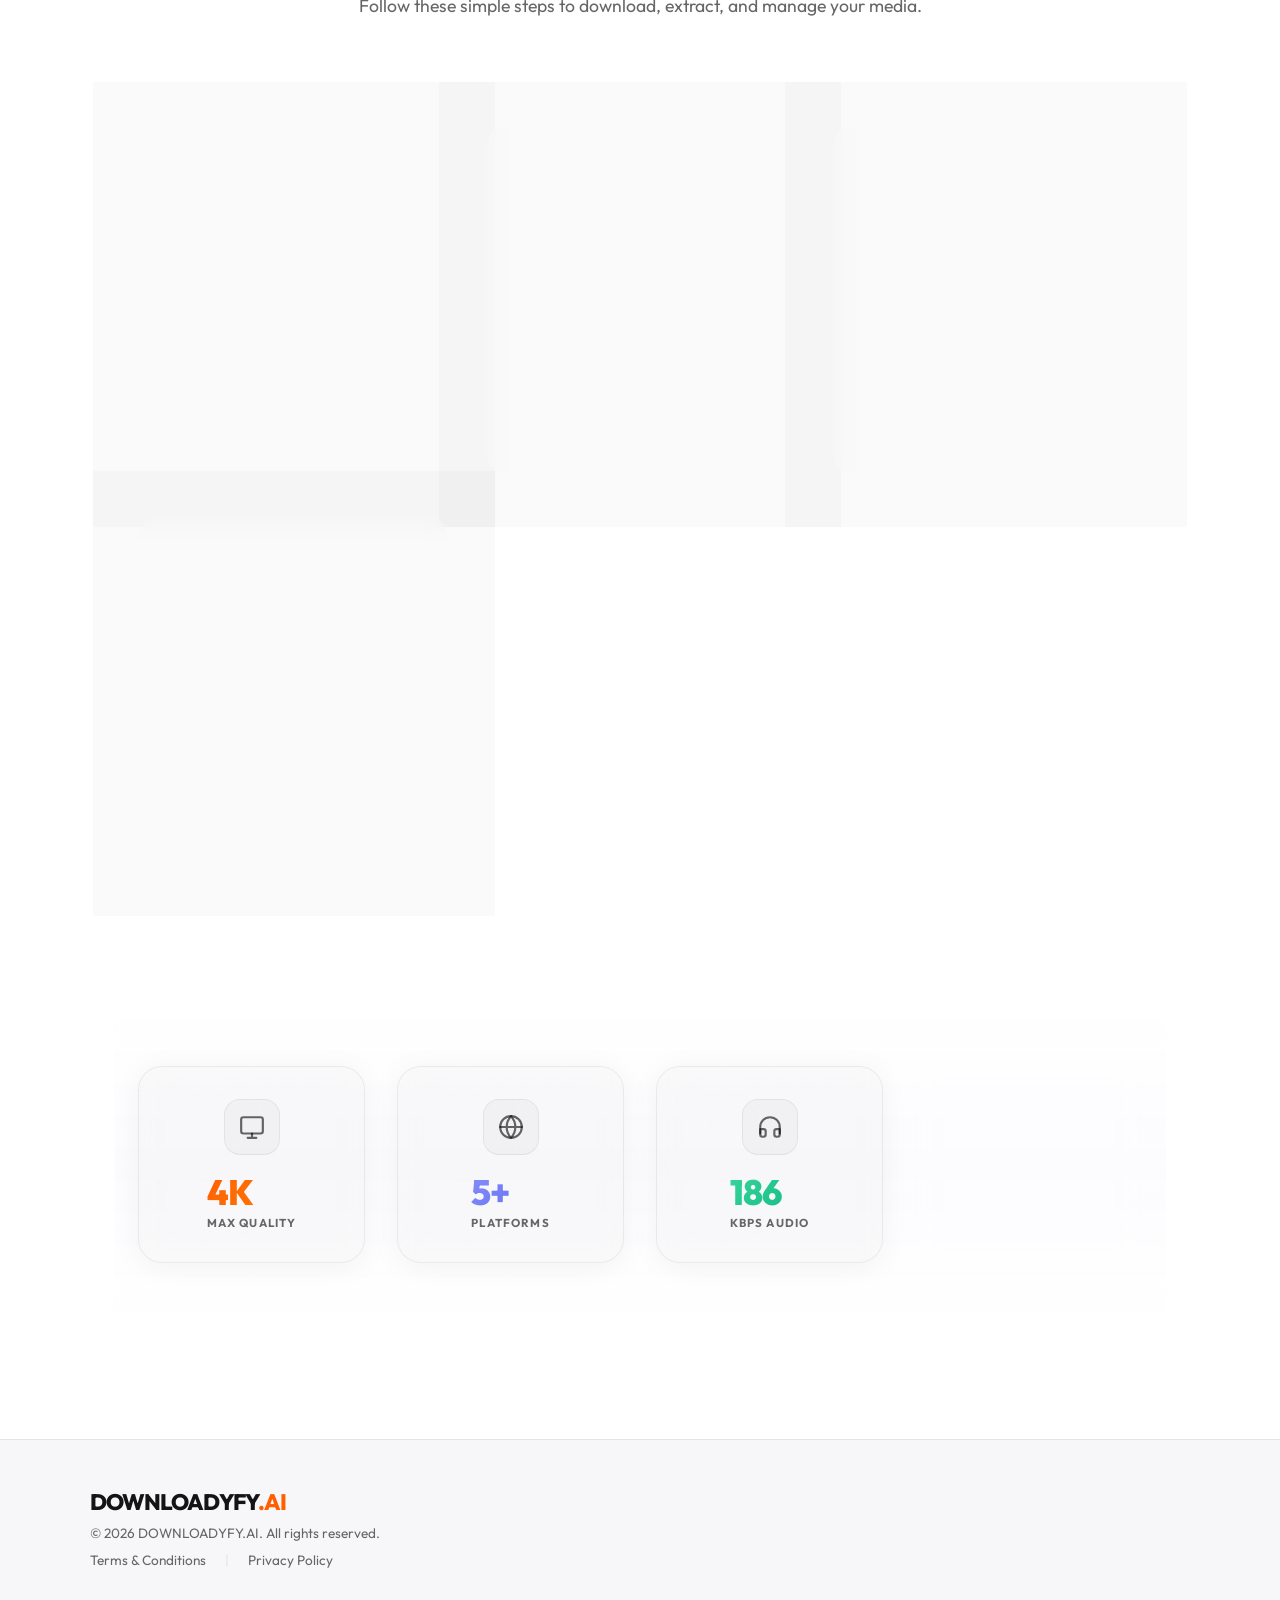
==== commit 64826f40: "Bump asset version to v50 and add cache-control to prevent browser caching old trim buttons" ====
--- a/frontend/index.html
+++ b/frontend/index.html
@@ -2,13 +2,16 @@
 <html lang="en">
 <head>
     <meta charset="UTF-8">
+    <meta http-equiv="Cache-Control" content="no-cache, no-store, must-revalidate">
+    <meta http-equiv="Pragma" content="no-cache">
+    <meta http-equiv="Expires" content="0">
     <meta name="viewport" content="width=device-width, initial-scale=1.0">
     <title>DOWNLOADYFY.AI - Universal Media Downloader & Converter</title>
     <meta name="description" content="Download YouTube 8K videos, MP3, Instagram Reels, TikTok, Facebook videos. Convert video to audio. 100% Free forever.">
     <link rel="preconnect" href="https://fonts.googleapis.com">
     <link rel="preconnect" href="https://fonts.gstatic.com" crossorigin>
     <link href="https://fonts.googleapis.com/css2?family=Outfit:wght@300;400;600;800&display=swap" rel="stylesheet">
-    <link rel="stylesheet" href="styles.css?v=35">
+    <link rel="stylesheet" href="styles.css?v=50">
     <style>
         /* ===== HOME PAGE SPECIFIC STYLES ===== */
         .home-hero {
@@ -1153,7 +1156,7 @@
 
     <script src="sound-effects.js"></script>
     <script src="language.js"></script>
-    <script src="app.js?v=15"></script>
+    <script src="app.js?v=50"></script>
     <script type="text/javascript" src="https://translate.google.com/translate_a/element.js?cb=googleTranslateElementInit"></script>
 </body>
 </html>
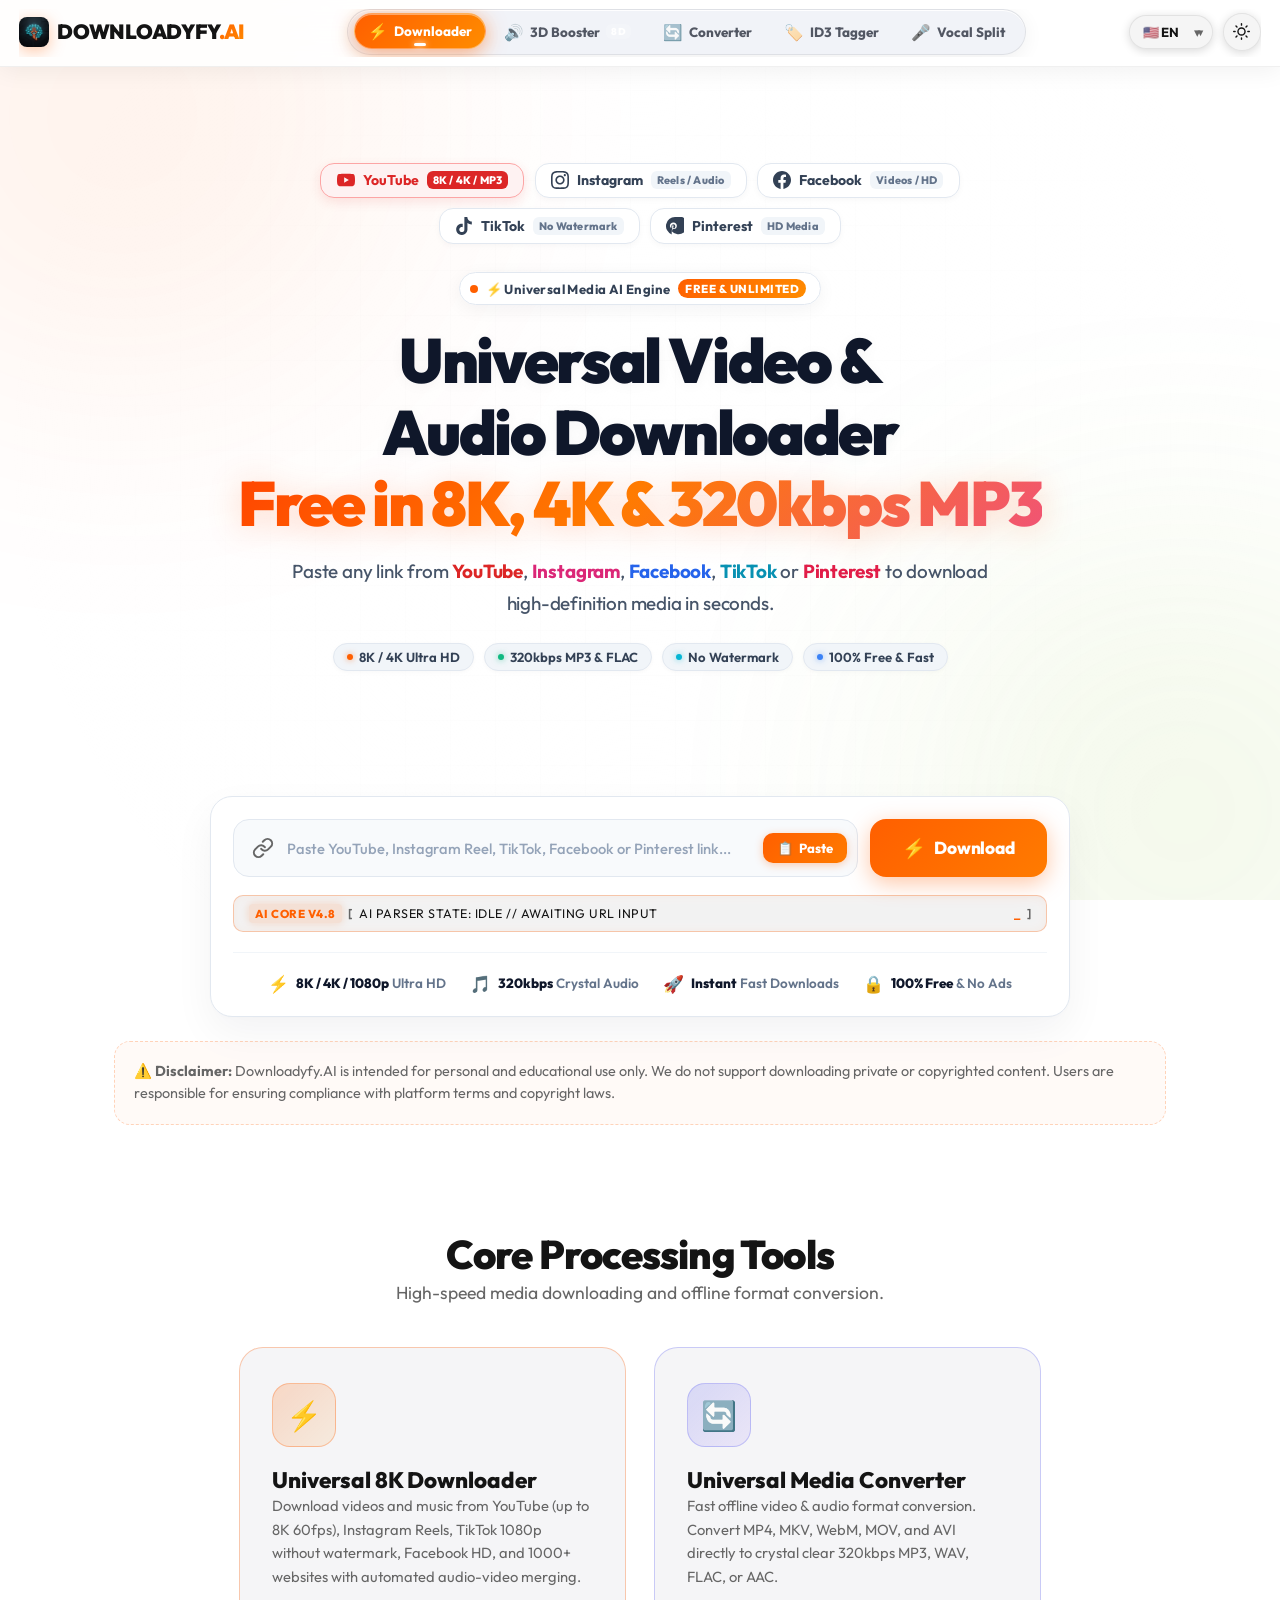
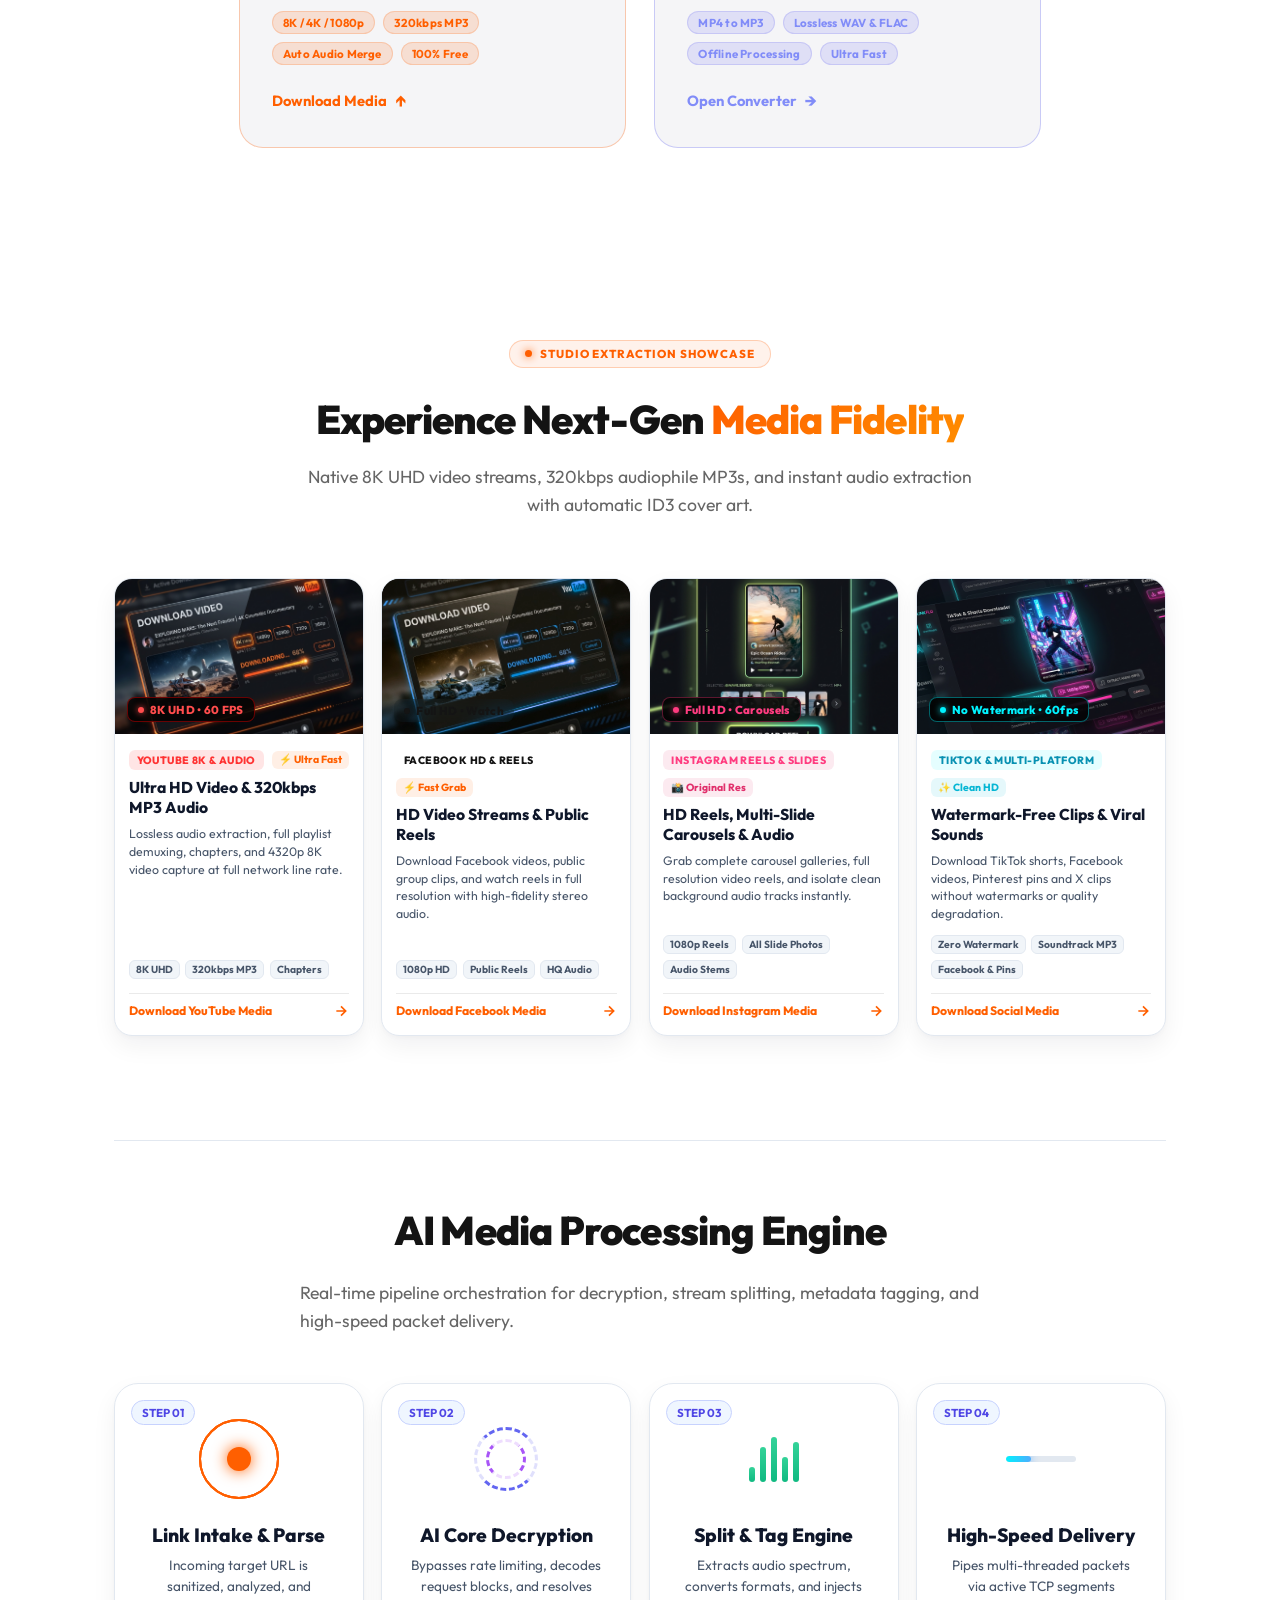
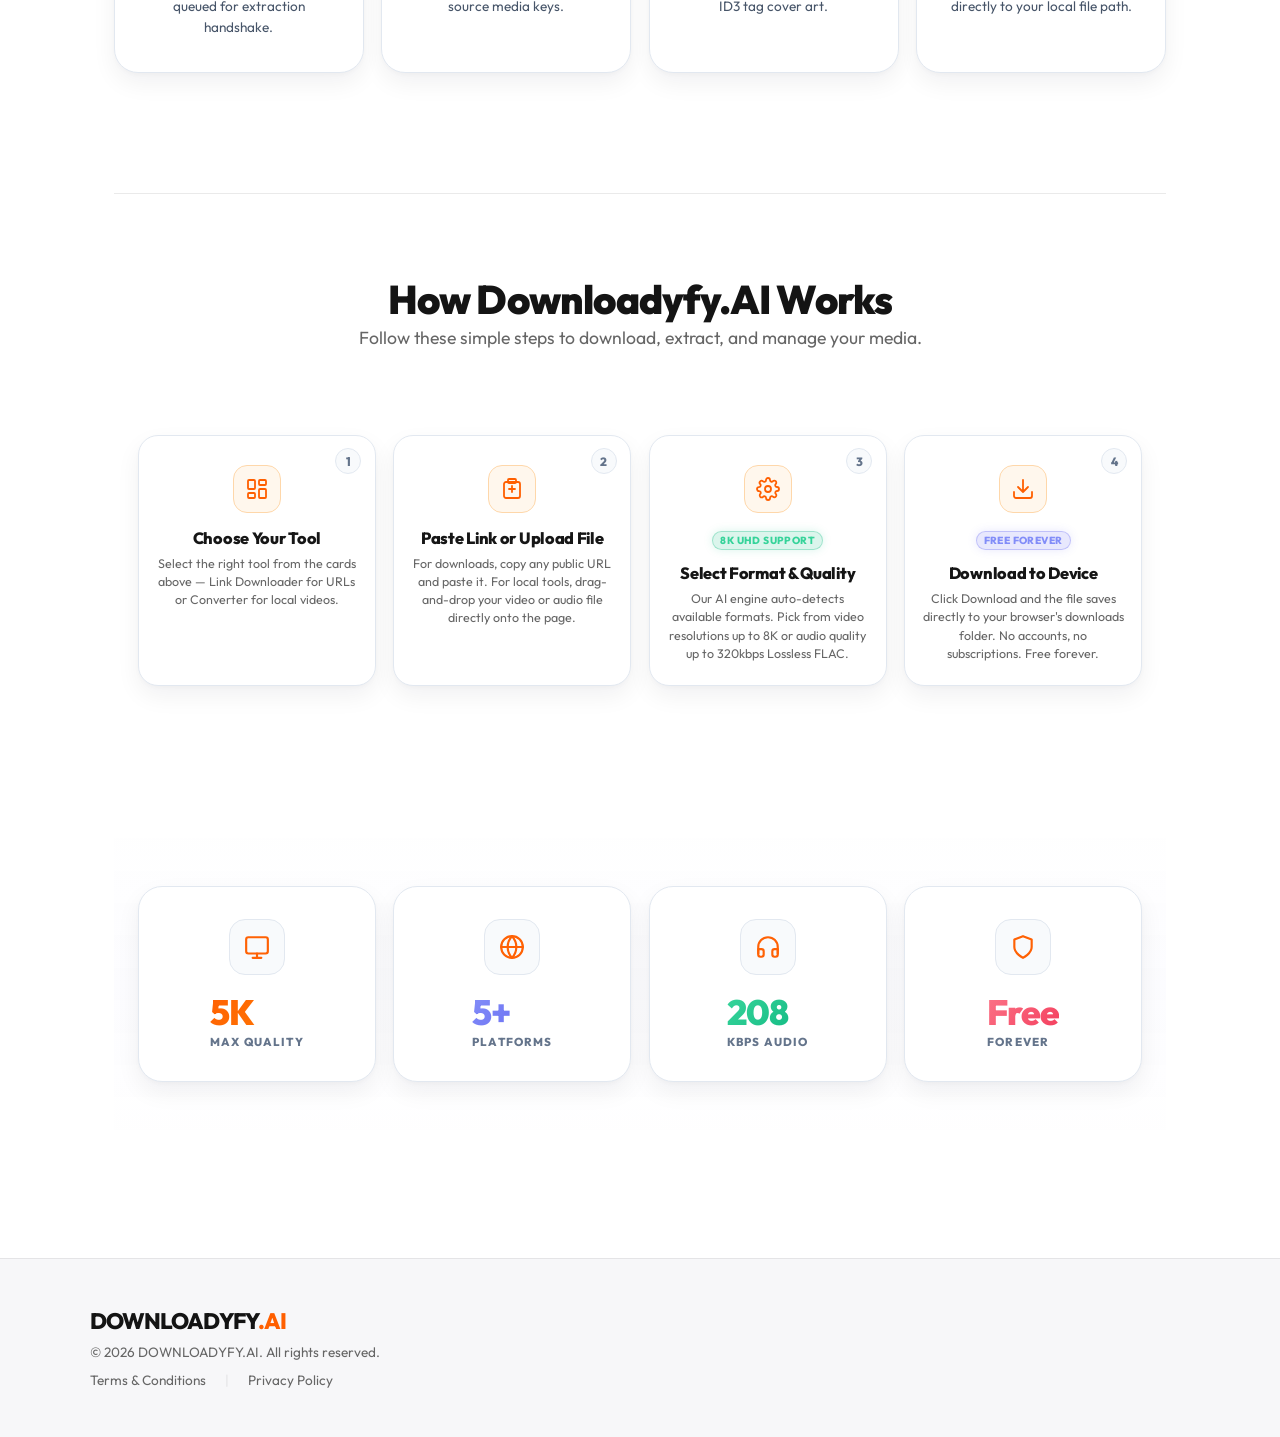
==== commit f0813b74: "feat(ui): optimize mobile-responsive layout, 4-column showcase and how-it-works cards" ====
--- a/frontend/index.html
+++ b/frontend/index.html
@@ -1,4 +1,4 @@
-<!DOCTYPE html>
+﻿<!DOCTYPE html>
 <html lang="en">
 <head>
     <meta charset="UTF-8">
@@ -178,16 +178,16 @@
 
         .stats-container {
             display: grid;
-            grid-template-columns: repeat(auto-fit, minmax(200px, 1fr));
-            gap: 2rem;
+            grid-template-columns: repeat(4, minmax(0, 1fr));
+            gap: 1.1rem;
             width: 100%;
-            max-width: 1100px;
+            max-width: 1240px;
             margin: 0 auto;
         }
 
         .stat-card {
-            background: rgba(255, 255, 255, 0.015);
-            border: 1px solid rgba(255, 255, 255, 0.04);
+            background: rgba(22, 25, 38, 0.85);
+            border: 1px solid rgba(255, 255, 255, 0.09);
             border-radius: 24px;
             padding: 2rem 1.5rem;
             display: flex;
@@ -311,14 +311,18 @@
 
         /* Light theme adjustments */
         body.light-theme .stat-card {
-            background: rgba(0, 0, 0, 0.02);
-            border-color: rgba(0, 0, 0, 0.06);
-            box-shadow: 0 4px 30px rgba(0, 0, 0, 0.05);
+            background: #ffffff;
+            border: 1px solid #e2e8f0;
+            box-shadow: 0 10px 25px rgba(15, 23, 42, 0.06), 0 2px 6px rgba(15, 23, 42, 0.03);
         }
         body.light-theme .stat-icon-wrapper {
-            background: rgba(0, 0, 0, 0.03);
-            border-color: rgba(0, 0, 0, 0.06);
-            color: rgba(0, 0, 0, 0.6);
+            background: #f8fafc;
+            border-color: #e2e8f0;
+            color: #ff5f00;
+        }
+        body.light-theme .stat-lbl {
+            color: #64748b;
+            font-weight: 800;
         }
 
         /* === Premium How It Works Section === */
@@ -334,18 +338,18 @@
         }
         .hiw-grid {
             display: grid;
-            grid-template-columns: repeat(auto-fit, minmax(240px, 1fr));
-            gap: 2.2rem;
+            grid-template-columns: repeat(4, minmax(0, 1fr));
+            gap: 1.1rem;
             width: 100%;
-            max-width: 1200px;
-            margin-top: 3rem;
+            max-width: 1240px;
+            margin-top: 2.2rem;
             position: relative;
         }
         .hiw-card {
-            background: rgba(255, 255, 255, 0.015);
-            border: 1px solid rgba(255, 255, 255, 0.04);
-            border-radius: 28px;
-            padding: 3rem 2rem 2.5rem;
+            background: rgba(22, 25, 38, 0.85);
+            border: 1px solid rgba(255, 255, 255, 0.09);
+            border-radius: 20px;
+            padding: 1.8rem 1rem 1.4rem;
             text-align: center;
             position: relative;
             transition: all 0.4s cubic-bezier(0.16, 1, 0.3, 1);
@@ -364,38 +368,38 @@
         }
         
         .hiw-card-icon-wrapper {
-            width: 68px;
-            height: 68px;
-            border-radius: 20px;
+            width: 48px;
+            height: 48px;
+            border-radius: 14px;
             background: rgba(255, 255, 255, 0.03);
             border: 1px solid rgba(255, 255, 255, 0.08);
             display: flex;
             align-items: center;
             justify-content: center;
             color: rgba(255, 255, 255, 0.75);
-            margin: 0 auto 1.5rem;
+            margin: 0 auto 0.9rem;
             transition: all 0.4s cubic-bezier(0.16, 1, 0.3, 1);
             position: relative;
         }
         .hiw-card-icon {
-            width: 32px;
-            height: 32px;
+            width: 24px;
+            height: 24px;
             stroke-width: 1.8px;
             transition: transform 0.4s ease;
         }
         
         .hiw-num {
             position: absolute;
-            top: 1rem;
-            right: 1.25rem;
-            width: 32px;
-            height: 32px;
+            top: 0.75rem;
+            right: 0.85rem;
+            width: 26px;
+            height: 26px;
             border-radius: 50%;
             background: rgba(255, 255, 255, 0.03);
             border: 1px solid rgba(255, 255, 255, 0.06);
             color: rgba(255, 255, 255, 0.4);
             font-weight: 800;
-            font-size: 0.9rem;
+            font-size: 0.75rem;
             display: flex;
             align-items: center;
             justify-content: center;
@@ -409,16 +413,15 @@
             background: rgba(255, 95, 0, 0.15);
             border: 1px solid rgba(255, 95, 0, 0.3);
             color: var(--accent-orange);
-            font-size: 0.72rem;
+            font-size: 0.64rem;
             font-weight: 800;
-            padding: 4px 10px;
-            border-radius: 20px;
-            letter-spacing: 0.05em;
+            padding: 2px 7px;
+            border-radius: 12px;
+            letter-spacing: 0.04em;
             text-transform: uppercase;
-            margin-bottom: 1rem;
+            margin-bottom: 0.6rem;
             box-shadow: 0 0 10px rgba(255, 95, 0, 0.15);
         }
-
         /* Hover animations and color themes */
         .hiw-card:hover {
             transform: translateY(-10px) scale(1.02);
@@ -455,102 +458,91 @@
         .hiw-card:nth-child(4):hover .hiw-num { border-color: rgba(56, 189, 248, 0.3); color: #38bdf8; background: rgba(56, 189, 248, 0.1); }
 
         .hiw-card h4 {
-            font-size: 1.25rem;
+            font-size: 1.02rem;
             font-weight: 800;
             color: var(--text-main);
-            margin: 0 0 0.75rem;
-            letter-spacing: -0.5px;
+            margin: 0 0 0.45rem;
+            letter-spacing: -0.3px;
         }
         .hiw-card p {
-            font-size: 0.88rem;
+            font-size: 0.78rem;
             color: var(--text-muted);
-            line-height: 1.6;
+            line-height: 1.45;
             margin: 0;
         }
 
         /* Light theme adjustments */
         body.light-theme .hiw-card {
-            background: rgba(0, 0, 0, 0.02);
-            border-color: rgba(0, 0, 0, 0.06);
-            box-shadow: 0 4px 30px rgba(0, 0, 0, 0.05);
+            background: #ffffff;
+            border: 1px solid #e2e8f0;
+            box-shadow: 0 10px 25px rgba(15, 23, 42, 0.06), 0 2px 6px rgba(15, 23, 42, 0.03);
         }
         body.light-theme .hiw-card-icon-wrapper {
-            background: rgba(0, 0, 0, 0.03);
-            border-color: rgba(0, 0, 0, 0.06);
-            color: rgba(0, 0, 0, 0.6);
+            background: #fff7ed;
+            border-color: #fed7aa;
+            color: #ff5f00;
         }
         body.light-theme .hiw-num {
-            background: rgba(0, 0, 0, 0.03);
-            border-color: rgba(0, 0, 0, 0.05);
-            color: rgba(0, 0, 0, 0.4);
+            background: #f8fafc;
+            border-color: #e2e8f0;
+            color: #64748b;
+        }
+        body.light-theme .hiw-card h4 {
+            font-size: 1.02rem;
+            font-weight: 800;
+            color: var(--text-main);
+            margin: 0 0 0.45rem;
+            letter-spacing: -0.3px;
+        }
+        body.light-theme .hiw-card p {
+            font-size: 0.78rem;
+            color: var(--text-muted);
+            line-height: 1.45;
+            margin: 0;
         }
     </style>
 </head>
 <body class="light-theme">
     <nav class="navbar">
         <div class="nav-container">
-            <a href="index.html" class="logo" style="display:flex;align-items:center;gap:0.55rem;text-decoration:none;color:inherit;">
-                <img src="assets/logo.png" alt="DOWNLOADYFY.AI Logo" style="width:34px;height:34px;border-radius:9px;object-fit:cover;flex-shrink:0;">
+            <!-- 1. Logo -->
+            <a href="index.html" class="logo" style="display:flex;align-items:center;gap:0.5rem;text-decoration:none;color:inherit;">
+                <img src="assets/logo.png" alt="DOWNLOADYFY.AI Logo" class="logo-icon-img" style="width:30px;height:30px;border-radius:8px;object-fit:cover;flex-shrink:0;">
                 <span class="logo-text">DOWNLOADYFY<span>.AI</span></span>
             </a>
-            
+
+            <!-- 2. Tool Navigation Island Tabs -->
             <div class="nav-links-menu">
                 <a href="index.html" class="nav-link-item active nav-downloader"><span class="nav-icon">⚡</span><span>Downloader</span></a>
-            </div>
-
+                <a href="booster.html" class="nav-link-item nav-booster"><span class="nav-icon">🔊</span><span>3D Booster</span><span class="nav-badge">8D</span></a>
+                <a href="converter.html" class="nav-link-item nav-converter"><span class="nav-icon">🔄</span><span>Converter</span></a>
+                <a href="tagger.html" class="nav-link-item nav-tagger"><span class="nav-icon">🏷️</span><span>ID3 Tagger</span></a>
+                <a href="vocal-remover.html" class="nav-link-item nav-vocal"><span class="nav-icon">🎤</span><span>Vocal Split</span></a>
+            </div>
+
+            <!-- 3. Actions: Language & Theme -->
             <div class="nav-actions">
-                <!-- Language Selector Dropdown -->
                 <div class="language-selector-wrapper">
                     <select id="languageSelect" class="lang-select-dropdown" aria-label="Select Language">
-                        <!-- Popular/User requested -->
-                        <option value="en">🇺🇸 US / 🇬🇧 UK (English)</option>
-                        <option value="hi">🇮🇳 India (हिंदी)</option>
-                        <option value="ne">🇳🇵 Nepal (नेपाली)</option>
-                        <option value="ur">🇵🇰 Pakistan (اردو)</option>
-                        <option value="ja">🇯🇵 Japan (日本語)</option>
-                        <option value="lb">🇱🇺 Luxembourg (Lëtzebuergesch)</option>
-
-                        <!-- Afghanistan to Burkina Faso -->
-                        <option value="ps">🇦𝒇 Afghanistan (Pashto)</option>
-                        <option value="sq">🇦🇱 Albania (Shqip)</option>
-                        <option value="ar">🇩🇿 Algeria / Bahrain (العربية)</option>
-                        <option value="ca">🇦🇩 Andorra (Català)</option>
-                        <option value="pt">🇦🇴 Angola / Brazil (Português)</option>
-                        <option value="es">🇦🇷 Argentina / Bolivia (Español)</option>
-                        <option value="hy">🇦🇲 Armenia (Հայերեն)</option>
-                        <option value="de">🇦🇹 Austria / Germany (Deutsch)</option>
-                        <option value="az">🇦🇿 Azerbaijan (Azərbaycanca)</option>
-                        <option value="en">🇧🇸 Bahamas / Belize / Barbados (English)</option>
-                        <option value="bn">🇧🇩 Bangladesh (বাংলা)</option>
-                        <option value="be">🇧🇾 Belarus (Беларуская)</option>
-                        <option value="nl">🇧🇪 Belgium / Netherlands (Nederlands)</option>
-                        <option value="fr">🇧🇯 Benin / France / Burkina Faso (Français)</option>
-                        <option value="dz">🇧🇹 Bhutan (རྫོང་ཁ)</option>
-                        <option value="bs">🇧🇦 Bosnia (Bosanski)</option>
-                        <option value="ms">🇧🇳 Brunei (Melayu)</option>
-                        <option value="bg">🇧🇬 Bulgaria (Български)</option>
-
-                        <!-- Other major world languages -->
-                        <option value="it">🇮🇹 Italy (Italiano)</option>
-                        <option value="ko">🇰🇷 Korea (한국어)</option>
-                        <option value="ru">🇷🇺 Russia (Русский)</option>
-                        <option value="zh-CN">🇨🇳 China (简体中文)</option>
-                        <option value="tr">🇹🇷 Turkey (Türkçe)</option>
-                        <option value="vi">🇻🇳 Vietnam (Tiếng Việt)</option>
+                        <option value="en">🇺🇸 EN</option>
+                        <option value="hi">🇮🇳 HI</option>
+                        <option value="ne">🇳🇵 NE</option>
+                        <option value="ur">🇵🇰 UR</option>
+                        <option value="ja">🇯🇵 JA</option>
+                        <option value="de">🇩🇪 DE</option>
+                        <option value="es">🇪🇸 ES</option>
+                        <option value="fr">🇫🇷 FR</option>
+                        <option value="pt">🇧🇷 PT</option>
+                        <option value="ru">🇷🇺 RU</option>
+                        <option value="ar">🇦🇪 AR</option>
+                        <option value="zh-CN">🇨🇳 ZH</option>
                     </select>
-                    <span class="select-arrow" style="
-                        position: absolute;
-                        right: 10px;
-                        top: 50%;
-                        transform: translateY(-50%);
-                        color: var(--text-muted);
-                        pointer-events: none;
-                        font-size: 0.7rem;
-                    ">▼</span>
-                </div>
+                    <span class="select-arrow" style="position:absolute;right:8px;top:50%;transform:translateY(-50%);color:var(--text-muted);pointer-events:none;font-size:0.6rem;">▼</span>
+                </div>
+
                 <button id="themeToggle" class="theme-toggle-btn" aria-label="Toggle Theme">
-                    <svg class="sun-icon" xmlns="http://www.w3.org/2000/svg" width="20" height="20" viewBox="0 0 24 24" fill="none" stroke="currentColor" stroke-width="2" stroke-linecap="round" stroke-linejoin="round"><circle cx="12" cy="12" r="5"></circle><line x1="12" y1="1" x2="12" y2="3"></line><line x1="12" y1="21" x2="12" y2="23"></line><line x1="4.22" y1="4.22" x2="5.64" y2="5.64"></line><line x1="18.36" y1="18.36" x2="19.78" y2="19.78"></line><line x1="1" y1="12" x2="3" y2="12"></line><line x1="21" y1="12" x2="23" y2="12"></line><line x1="4.22" y1="19.78" x2="5.64" y2="18.36"></line><line x1="18.36" y1="5.64" x2="19.78" y2="4.22"></line></svg>
-                    <svg class="moon-icon hidden" xmlns="http://www.w3.org/2000/svg" width="20" height="20" viewBox="0 0 24 24" fill="none" stroke="currentColor" stroke-width="2" stroke-linecap="round" stroke-linejoin="round"><path d="M21 12.79A9 9 0 1 1 11.21 3 7 7 0 0 0 21 12.79z"></path></svg>
+                    <svg class="sun-icon" xmlns="http://www.w3.org/2000/svg" width="17" height="17" viewBox="0 0 24 24" fill="none" stroke="currentColor" stroke-width="2" stroke-linecap="round" stroke-linejoin="round"><circle cx="12" cy="12" r="5"></circle><line x1="12" y1="1" x2="12" y2="3"></line><line x1="12" y1="21" x2="12" y2="23"></line><line x1="4.22" y1="4.22" x2="5.64" y2="5.64"></line><line x1="18.36" y1="18.36" x2="19.78" y2="19.78"></line><line x1="1" y1="12" x2="3" y2="12"></line><line x1="21" y1="12" x2="23" y2="12"></line><line x1="4.22" y1="19.78" x2="5.64" y2="18.36"></line><line x1="18.36" y1="5.64" x2="19.78" y2="4.22"></line></svg>
+                    <svg class="moon-icon hidden" xmlns="http://www.w3.org/2000/svg" width="17" height="17" viewBox="0 0 24 24" fill="none" stroke="currentColor" stroke-width="2" stroke-linecap="round" stroke-linejoin="round"><path d="M21 12.79A9 9 0 1 1 11.21 3 7 7 0 0 0 21 12.79z"></path></svg>
                 </button>
             </div>
         </div>
@@ -601,17 +593,32 @@
                     <span>Pinterest</span>
                     <span class="chip-tag">HD Media</span>
                 </button>
+                
             </div>
 
             <!-- Bold High-Impact Headline -->
             <div class="hero-headline-wrapper">
+                <div class="hero-badge-pill">
+                    <span class="badge-dot-pulse"></span>
+                    <span class="badge-text">⚡ Universal Media AI Engine</span>
+                    <span class="badge-sub">Free &amp; Unlimited</span>
+                </div>
+                
                 <h1 class="master-hero-title">
-                    Universal Video &amp; Audio Downloader<br>
+                    <span class="hero-title-main">Universal Video &amp; Audio Downloader</span>
                     <span class="hero-gradient-highlight">Free in 8K, 4K &amp; 320kbps MP3</span>
                 </h1>
+                
                 <p class="master-hero-subtitle">
-                    Paste any link from YouTube, Instagram, Facebook, TikTok or Pinterest to download complete full videos with high-definition crystal clear audio.
+                    Paste any link from <span class="highlight-platform yt">YouTube</span>, <span class="highlight-platform ig">Instagram</span>, <span class="highlight-platform fb">Facebook</span>, <span class="highlight-platform tt">TikTok</span> or <span class="highlight-platform pin">Pinterest</span> to download high-definition media in seconds.
                 </p>
+
+                <div class="hero-feature-pills">
+                    <span class="hero-pill"><span class="pill-dot glow-orange"></span> 8K / 4K Ultra HD</span>
+                    <span class="hero-pill"><span class="pill-dot glow-green"></span> 320kbps MP3 &amp; FLAC</span>
+                    <span class="hero-pill"><span class="pill-dot glow-cyan"></span> No Watermark</span>
+                    <span class="hero-pill"><span class="pill-dot glow-blue"></span> 100% Free &amp; Fast</span>
+                </div>
             </div>
         </header>
  
@@ -625,7 +632,7 @@
                             <div class="detected-platform-icon" id="detectedPlatformIcon">
                                 <svg class="link-icon" xmlns="http://www.w3.org/2000/svg" width="22" height="22" viewBox="0 0 24 24" fill="none" stroke="currentColor" stroke-width="2.2" stroke-linecap="round" stroke-linejoin="round"><path d="M10 13a5 5 0 0 0 7.54.54l3-3a5 5 0 0 0-7.07-7.07l-1.72 1.71"></path><path d="M14 11a5 5 0 0 0-7.54-.54l-3 3a5 5 0 0 0 7.07 7.07l1.71-1.71"></path></svg>
                             </div>
-                            <input type="url" id="videoUrl" class="capsule-input" placeholder="Paste YouTube, Instagram Reel, TikTok, Facebook or Pinterest link..." required autocomplete="off">
+                            <input type="text" id="videoUrl" class="capsule-input" placeholder="Paste YouTube, Instagram Reel, TikTok, Facebook or Pinterest link..." autocomplete="off">
                             <div class="capsule-actions-group">
                                 <button type="button" class="capsule-action-btn btn-clear-url hidden" id="btnClearUrl" title="Clear link">
                                     ✕
@@ -944,34 +951,132 @@
 
 
 
-        <!-- Demo Section -->
-        <section class="demo-section" id="demoSection" style="margin-top: 3rem;">
-            <h2 class="section-title" data-translate="demo_title">Experience the Premium Speed</h2>
-            <p class="section-subtitle" data-translate="demo_subtitle">A high-fidelity universal media downloader with cover art mapping and zero configuration.</p>
+        <!-- Visual Engine Showcase & Platforms Section -->
+        <section class="demo-section" id="demoSection">
+            <div class="demo-header-badge">
+                <span class="demo-badge-dot"></span>
+                <span>STUDIO EXTRACTION SHOWCASE</span>
+            </div>
+            <h2 class="section-title">
+                Experience Next-Gen <span class="gradient-text-orange">Media Fidelity</span>
+            </h2>
+            <p class="section-subtitle">
+                Native 8K UHD video streams, 320kbps audiophile MP3s, and instant audio extraction with automatic ID3 cover art.
+            </p>
+
             <div class="demo-grid">
-                <div class="demo-card">
+                <!-- 1. YouTube Showcase Card -->
+                <div class="demo-card demo-card-youtube" onclick="document.getElementById('videoUrl').focus(); window.scrollTo({top: 0, behavior: 'smooth'});">
                     <div class="demo-img-wrapper">
-                        <img src="assets/youtube_demo.png" alt="YouTube Downloader Preview">
+                        <img src="assets/youtube_demo.png" alt="YouTube 8K and MP3 Downloader Preview" loading="lazy">
+                        <div class="demo-overlay-badge badge-yt">
+                            <span class="badge-dot"></span> 8K UHD • 60 FPS
+                        </div>
                     </div>
                     <div class="demo-card-info">
-                        <span class="demo-tag youtube-tag">YouTube 8K &amp; MP3</span>
-                        <h3>FHD Video &amp; HQ Audio Extracts</h3>
-                    </div>
-                </div>
-                <div class="demo-card">
+                        <div class="demo-card-top-row">
+                            <span class="demo-tag youtube-tag">YouTube 8K &amp; Audio</span>
+                            <span class="demo-speed-tag">⚡ Ultra Fast</span>
+                        </div>
+                        <h3>Ultra HD Video &amp; 320kbps MP3 Audio</h3>
+                        <p class="demo-card-desc">Lossless audio extraction, full playlist demuxing, chapters, and 4320p 8K video capture at full network line rate.</p>
+                        <div class="demo-micro-features">
+                            <span class="micro-pill">8K UHD</span>
+                            <span class="micro-pill">320kbps MP3</span>
+                            <span class="micro-pill">Chapters</span>
+                        </div>
+                        <div class="demo-card-action">
+                            <span>Download YouTube Media</span>
+                            <svg class="demo-arrow-icon" width="16" height="16" viewBox="0 0 24 24" fill="none" stroke="currentColor" stroke-width="2.5"><path d="M5 12h14M12 5l7 7-7 7"/></svg>
+                        </div>
+                    </div>
+                </div>
+
+                <!-- 2. Facebook Video Showcase Card -->
+                <div class="demo-card demo-card-facebook" onclick="document.getElementById('videoUrl').focus(); window.scrollTo({top: 0, behavior: 'smooth'});">
                     <div class="demo-img-wrapper">
-                        <img src="assets/instagram_demo.png" alt="Instagram Reels Downloader Preview">
+                        <img src="assets/youtube_demo.png" alt="Facebook HD Video Downloader Preview" loading="lazy" style="filter: hue-rotate(190deg);">
+                        <div class="demo-overlay-badge badge-fb">
+                            <span class="badge-dot"></span> Full HD • Watch
+                        </div>
                     </div>
                     <div class="demo-card-info">
-                        <span class="demo-tag instagram-tag">Instagram Reels</span>
-                        <h3>Download Carousel Posts &amp; Audio Tracks</h3>
+                        <div class="demo-card-top-row">
+                            <span class="demo-tag facebook-tag">Facebook HD &amp; Reels</span>
+                            <span class="demo-speed-tag tag-fb">⚡ Fast Grab</span>
+                        </div>
+                        <h3>HD Video Streams &amp; Public Reels</h3>
+                        <p class="demo-card-desc">Download Facebook videos, public group clips, and watch reels in full resolution with high-fidelity stereo audio.</p>
+                        <div class="demo-micro-features">
+                            <span class="micro-pill">1080p HD</span>
+                            <span class="micro-pill">Public Reels</span>
+                            <span class="micro-pill">HQ Audio</span>
+                        </div>
+                        <div class="demo-card-action">
+                            <span>Download Facebook Media</span>
+                            <svg class="demo-arrow-icon" width="16" height="16" viewBox="0 0 24 24" fill="none" stroke="currentColor" stroke-width="2.5"><path d="M5 12h14M12 5l7 7-7 7"/></svg>
+                        </div>
+                    </div>
+                </div>
+
+                <!-- 3. Instagram Reels Showcase Card -->
+                <div class="demo-card demo-card-instagram" onclick="document.getElementById('videoUrl').focus(); window.scrollTo({top: 0, behavior: 'smooth'});">
+                    <div class="demo-img-wrapper">
+                        <img src="assets/instagram_demo.png" alt="Instagram Reels and Carousels Downloader Preview" loading="lazy">
+                        <div class="demo-overlay-badge badge-ig">
+                            <span class="badge-dot"></span> Full HD • Carousels
+                        </div>
+                    </div>
+                    <div class="demo-card-info">
+                        <div class="demo-card-top-row">
+                            <span class="demo-tag instagram-tag">Instagram Reels &amp; Slides</span>
+                            <span class="demo-speed-tag tag-ig">📸 Original Res</span>
+                        </div>
+                        <h3>HD Reels, Multi-Slide Carousels &amp; Audio</h3>
+                        <p class="demo-card-desc">Grab complete carousel galleries, full resolution video reels, and isolate clean background audio tracks instantly.</p>
+                        <div class="demo-micro-features">
+                            <span class="micro-pill">1080p Reels</span>
+                            <span class="micro-pill">All Slide Photos</span>
+                            <span class="micro-pill">Audio Stems</span>
+                        </div>
+                        <div class="demo-card-action">
+                            <span>Download Instagram Media</span>
+                            <svg class="demo-arrow-icon" width="16" height="16" viewBox="0 0 24 24" fill="none" stroke="currentColor" stroke-width="2.5"><path d="M5 12h14M12 5l7 7-7 7"/></svg>
+                        </div>
+                    </div>
+                </div>
+
+                <!-- 4. TikTok & Multi-Platform Showcase Card -->
+                <div class="demo-card demo-card-tiktok" onclick="document.getElementById('videoUrl').focus(); window.scrollTo({top: 0, behavior: 'smooth'});">
+                    <div class="demo-img-wrapper">
+                        <img src="assets/tiktok_demo.png" alt="TikTok and Social Clips Downloader Preview" loading="lazy">
+                        <div class="demo-overlay-badge badge-tk">
+                            <span class="badge-dot"></span> No Watermark • 60fps
+                        </div>
+                    </div>
+                    <div class="demo-card-info">
+                        <div class="demo-card-top-row">
+                            <span class="demo-tag tiktok-tag">TikTok &amp; Multi-Platform</span>
+                            <span class="demo-speed-tag tag-clean">✨ Clean HD</span>
+                        </div>
+                        <h3>Watermark-Free Clips &amp; Viral Sounds</h3>
+                        <p class="demo-card-desc">Download TikTok shorts, Facebook videos, Pinterest pins and X clips without watermarks or quality degradation.</p>
+                        <div class="demo-micro-features">
+                            <span class="micro-pill">Zero Watermark</span>
+                            <span class="micro-pill">Soundtrack MP3</span>
+                            <span class="micro-pill">Facebook &amp; Pins</span>
+                        </div>
+                        <div class="demo-card-action">
+                            <span>Download Social Media</span>
+                            <svg class="demo-arrow-icon" width="16" height="16" viewBox="0 0 24 24" fill="none" stroke="currentColor" stroke-width="2.5"><path d="M5 12h14M12 5l7 7-7 7"/></svg>
+                        </div>
                     </div>
                 </div>
             </div>
         </section>
 
         <!-- AI Media Processing Engine Visualizer -->
-        <section class="engine-section reveal" id="engineSection">
+        <section class="engine-section reveal active" id="engineSection">
             <h2 class="section-title">AI Media Processing Engine</h2>
             <p class="section-subtitle">Real-time pipeline orchestration for decryption, stream splitting, metadata tagging, and high-speed packet delivery.</p>
             <div class="engine-grid">
@@ -1032,7 +1137,7 @@
         </section>
 
         <!-- How It Works -->
-        <section class="hiw-section reveal" id="howItWorksSection">
+        <section class="hiw-section reveal active" id="howItWorksSection">
             <div style="text-align: center;">
                 <h2 class="section-title" data-translate="hiw_title">How Downloadyfy<span>.AI</span> Works</h2>
                 <p class="section-subtitle" data-translate="hiw_subtitle">Follow these simple steps to download, extract, and manage your media.</p>
@@ -1080,7 +1185,7 @@
         </section>
 
         <!-- Stats Section -->
-        <section class="stats-section reveal" id="statsSection">
+        <section class="stats-section reveal active" id="statsSection">
             <div class="stats-container">
                 <div class="stat-card">
                     <div class="stat-icon-wrapper">
@@ -1160,3 +1265,5 @@
     <script type="text/javascript" src="https://translate.google.com/translate_a/element.js?cb=googleTranslateElementInit"></script>
 </body>
 </html>
+
+
--- a/frontend/styles.css
+++ b/frontend/styles.css
@@ -785,85 +785,214 @@
 
 /* Demo Section styling */
 .demo-section {
-    padding: 3rem 0;
+    padding: 4.5rem 0 3rem;
     text-align: center;
     display: flex;
     flex-direction: column;
     align-items: center;
-    gap: 1rem;
+    gap: 1.2rem;
+    width: 100%;
+    position: relative;
+}
+
+.demo-header-badge {
+    display: inline-flex;
+    align-items: center;
+    gap: 0.5rem;
+    padding: 0.35rem 0.95rem;
+    border-radius: 999px;
+    font-size: 0.72rem;
+    font-weight: 800;
+    letter-spacing: 0.08em;
+    text-transform: uppercase;
+    background: rgba(255, 95, 0, 0.08);
+    border: 1px solid rgba(255, 95, 0, 0.25);
+    color: #ff5f00;
+    margin-bottom: 0.4rem;
+}
+
+.demo-badge-dot {
+    width: 7px;
+    height: 7px;
+    border-radius: 50%;
+    background: #ff5f00;
+    box-shadow: 0 0 8px #ff5f00;
+    animation: beaconPulse 1.8s ease-in-out infinite;
 }
 
 .section-title {
-    font-size: 2.2rem;
-    font-weight: 800;
-    letter-spacing: -1px;
+    font-size: clamp(1.8rem, 4vw, 2.5rem);
+    font-weight: 850;
+    letter-spacing: -0.8px;
+    color: var(--text-main);
+    line-height: 1.25;
+}
+
+.gradient-text-orange {
+    background: linear-gradient(135deg, #ff5f00 0%, #ff8c00 100%);
+    -webkit-background-clip: text;
+    -webkit-text-fill-color: transparent;
+    background-clip: text;
 }
 
 .section-subtitle {
     color: var(--text-muted);
-    font-size: 1.1rem;
-    max-width: 600px;
-    margin-bottom: 2rem;
-    line-height: 1.5;
+    font-size: clamp(0.92rem, 2vw, 1.1rem);
+    max-width: 680px;
+    margin: 0 auto 1.5rem;
+    line-height: 1.6;
 }
 
 .demo-grid {
     display: grid;
-    grid-template-columns: repeat(auto-fit, minmax(300px, 1fr));
-    gap: 2.5rem;
+    grid-template-columns: repeat(4, minmax(0, 1fr));
+    gap: 1.1rem;
     width: 100%;
+    max-width: 1240px;
     margin-top: 1rem;
 }
 
 .demo-card {
     background: var(--glass-bg);
     border: 1px solid var(--glass-border);
-    border-radius: 20px;
+    border-radius: 18px;
     overflow: hidden;
     text-align: left;
-    transition: all 0.4s cubic-bezier(0.16, 1, 0.3, 1);
+    transition: all 0.35s cubic-bezier(0.16, 1, 0.3, 1);
     box-shadow: 0 4px 20px rgba(0, 0, 0, 0.1);
+    display: flex;
+    flex-direction: column;
+    cursor: pointer;
+    position: relative;
+}
+
+body.light-theme .demo-card {
+    background: #ffffff;
+    border: 1px solid #e2e8f0;
+    box-shadow: 0 10px 25px rgba(15, 23, 42, 0.06), 0 2px 6px rgba(15, 23, 42, 0.03);
+}
+
+body:not(.light-theme) .demo-card, body.dark-theme .demo-card {
+    background: rgba(19, 21, 31, 0.85);
+    border: 1px solid rgba(255, 255, 255, 0.08);
+    box-shadow: 0 15px 35px rgba(0, 0, 0, 0.4);
 }
 
 .demo-card:hover {
     transform: translateY(-8px);
-    border-color: var(--accent-lime);
-    box-shadow: 0 15px 30px var(--glow-shadow);
+}
+
+.demo-card-youtube:hover {
+    border-color: rgba(255, 0, 0, 0.5);
+    box-shadow: 0 20px 40px rgba(255, 0, 0, 0.18);
+}
+
+.demo-card-spotify:hover {
+    border-color: rgba(30, 215, 96, 0.5);
+    box-shadow: 0 20px 40px rgba(30, 215, 96, 0.18);
+}
+
+.demo-card-instagram:hover {
+    border-color: rgba(225, 48, 108, 0.5);
+    box-shadow: 0 20px 40px rgba(225, 48, 108, 0.18);
+}
+
+.demo-card-tiktok:hover {
+    border-color: rgba(0, 242, 254, 0.5);
+    box-shadow: 0 20px 40px rgba(0, 242, 254, 0.18);
 }
 
 .demo-img-wrapper {
     width: 100%;
-    height: 190px;
+    aspect-ratio: 16/10;
     overflow: hidden;
     background: #000;
+    position: relative;
 }
 
 .demo-img-wrapper img {
     width: 100%;
     height: 100%;
     object-fit: cover;
-    transition: transform 0.5s ease;
+    transition: transform 0.55s cubic-bezier(0.16, 1, 0.3, 1);
 }
 
 .demo-card:hover .demo-img-wrapper img {
-    transform: scale(1.05);
+    transform: scale(1.06);
+}
+
+.demo-overlay-badge {
+    position: absolute;
+    bottom: 12px;
+    left: 12px;
+    padding: 4px 10px;
+    border-radius: 8px;
+    font-size: 0.72rem;
+    font-weight: 800;
+    backdrop-filter: blur(10px);
+    -webkit-backdrop-filter: blur(10px);
+    display: inline-flex;
+    align-items: center;
+    gap: 6px;
+    letter-spacing: 0.3px;
+}
+
+.demo-overlay-badge .badge-dot {
+    width: 6px;
+    height: 6px;
+    border-radius: 50%;
+    background: currentColor;
+    box-shadow: 0 0 6px currentColor;
+}
+
+.badge-yt {
+    background: rgba(0, 0, 0, 0.8);
+    color: #ff4d4d;
+    border: 1px solid rgba(255, 0, 0, 0.4);
+}
+
+.badge-sp {
+    background: rgba(0, 0, 0, 0.8);
+    color: #1ed760;
+    border: 1px solid rgba(30, 215, 96, 0.4);
+}
+
+.badge-ig {
+    background: rgba(0, 0, 0, 0.8);
+    color: #ff3c80;
+    border: 1px solid rgba(225, 48, 108, 0.4);
+}
+
+.badge-tk {
+    background: rgba(0, 0, 0, 0.8);
+    color: #00f2fe;
+    border: 1px solid rgba(0, 242, 254, 0.4);
 }
 
 .demo-card-info {
-    padding: 1.5rem;
+    padding: 1rem 0.85rem;
     display: flex;
     flex-direction: column;
+    gap: 0.45rem;
+    flex: 1;
+}
+
+.demo-card-top-row {
+    display: flex;
+    align-items: center;
+    justify-content: space-between;
     gap: 0.5rem;
+    flex-wrap: wrap;
 }
 
 .demo-tag {
-    font-size: 0.75rem;
-    font-weight: 700;
-    letter-spacing: 0.5px;
+    font-size: 0.66rem;
+    font-weight: 800;
+    letter-spacing: 0.4px;
     text-transform: uppercase;
     width: fit-content;
-    padding: 0.2rem 0.6rem;
-    border-radius: 4px;
+    padding: 0.18rem 0.5rem;
+    border-radius: 6px;
 }
 
 .youtube-tag {
@@ -881,11 +1010,147 @@
     color: #1ed760;
 }
 
+.tiktok-tag {
+    background: rgba(0, 242, 254, 0.1);
+    color: #00c4cc;
+}
+
+body.light-theme .tiktok-tag {
+    color: #0891b2;
+}
+
+.demo-speed-tag {
+    font-size: 0.65rem;
+    font-weight: 750;
+    color: #ff5f00;
+    background: rgba(255, 95, 0, 0.1);
+    padding: 0.18rem 0.45rem;
+    border-radius: 6px;
+}
+
+.tag-lofi {
+    color: #10b981;
+    background: rgba(16, 185, 129, 0.1);
+}
+
+.tag-ig {
+    color: #e1306c;
+    background: rgba(225, 48, 108, 0.1);
+}
+
+.tag-clean {
+    color: #06b6d4;
+    background: rgba(6, 182, 212, 0.1);
+}
+
 .demo-card-info h3 {
-    font-size: 1.15rem;
-    font-weight: 600;
+    font-size: 0.98rem;
+    font-weight: 750;
     color: var(--text-main);
-    line-height: 1.4;
+    line-height: 1.3;
+    margin: 0;
+}
+
+body.light-theme .demo-card-info h3 {
+    color: #0f172a;
+}
+
+.demo-card-desc {
+    font-size: 0.77rem;
+    color: var(--text-muted);
+    line-height: 1.45;
+    margin: 0;
+    flex: 1;
+}
+
+body.light-theme .demo-card-desc {
+    color: #475569;
+}
+
+.demo-micro-features {
+    display: flex;
+    flex-wrap: wrap;
+    gap: 0.35rem;
+    margin-top: 0.3rem;
+}
+
+.micro-pill {
+    font-size: 0.64rem;
+    font-weight: 700;
+    padding: 2px 6px;
+    border-radius: 6px;
+    background: rgba(255, 255, 255, 0.05);
+    border: 1px solid rgba(255, 255, 255, 0.08);
+    color: var(--text-muted);
+}
+
+body.light-theme .micro-pill {
+    background: #f1f5f9;
+    border-color: #e2e8f0;
+    color: #475569;
+}
+
+.demo-card-action {
+    display: flex;
+    align-items: center;
+    justify-content: space-between;
+    margin-top: 0.45rem;
+    padding-top: 0.55rem;
+    border-top: 1px solid var(--divider);
+    font-size: 0.76rem;
+    font-weight: 750;
+    color: #ff5f00;
+    transition: transform 0.2s ease;
+}
+
+.demo-card:hover .demo-card-action {
+    transform: translateX(4px);
+}
+
+.demo-arrow-icon {
+    transition: transform 0.2s ease;
+}
+
+.demo-card:hover .demo-arrow-icon {
+    transform: translateX(3px);
+}
+
+/* Light mode support for AI Media Processing Engine */
+body.light-theme .engine-section {
+    border-top-color: #e2e8f0;
+}
+
+body.light-theme .engine-card {
+    background: #ffffff;
+    border: 1px solid #e2e8f0;
+    box-shadow: 0 10px 25px rgba(15, 23, 42, 0.06), 0 2px 6px rgba(15, 23, 42, 0.03);
+}
+
+body.light-theme .engine-card::before {
+    display: none;
+}
+
+body.light-theme .engine-card:hover {
+    border-color: #ff5f00;
+    box-shadow: 0 20px 40px rgba(255, 95, 0, 0.12);
+}
+
+body.light-theme .engine-info h3 {
+    color: #0f172a;
+}
+
+body.light-theme .engine-info p {
+    color: #475569;
+}
+
+body.light-theme .engine-step-badge {
+    color: #4f46e5;
+    background: #eff6ff;
+    border: 1px solid #c7d2fe;
+}
+
+body.light-theme .pipe-track {
+    background: #e2e8f0;
 }
 
 /* Footer Section */
@@ -2941,8 +3206,8 @@
 
 .engine-grid {
     display: grid;
-    grid-template-columns: repeat(auto-fit, minmax(220px, 1fr));
-    gap: 1.8rem;
+    grid-template-columns: repeat(4, minmax(0, 1fr));
+    gap: 1.1rem;
     width: 100%;
 }
 
@@ -3174,14 +3439,20 @@
 
 /* === Scroll Trigger Reveal === */
 .reveal {
-    opacity: 0;
-    transform: translateY(35px);
-    transition: opacity 0.8s cubic-bezier(0.16, 1, 0.3, 1), transform 0.8s cubic-bezier(0.16, 1, 0.3, 1);
-}
-
-.reveal.active {
     opacity: 1;
     transform: translateY(0);
+    transition: opacity 0.65s cubic-bezier(0.16, 1, 0.3, 1), transform 0.65s cubic-bezier(0.16, 1, 0.3, 1);
+}
+.reveal.active {
+    opacity: 1 !important;
+    transform: translateY(0) !important;
+}
+@media (prefers-reduced-motion: reduce) {
+    .reveal {
+        opacity: 1 !important;
+        transform: none !important;
+        transition: none !important;
+    }
 }
 
 /* ==========================================================================
@@ -4032,44 +4303,247 @@
     color: #ffffff !important;
 }
 
-/* Master Hero Typography */
+.platform-chip.chip-spotify:hover, .platform-chip.chip-spotify.active {
+    background: #f0fdf4 !important;
+    border-color: #86efac !important;
+    color: #16a34a !important;
+    box-shadow: 0 4px 12px rgba(22, 163, 74, 0.15) !important;
+}
+.platform-chip.chip-spotify.active .chip-tag {
+    background: #1db954 !important;
+    color: #ffffff !important;
+}
+
+.res-badge.lofi-badge {
+    background: linear-gradient(135deg, #7c3aed, #c026d3) !important;
+    color: #ffffff !important;
+    padding: 3px 8px;
+    border-radius: 6px;
+    font-size: 0.85rem;
+    font-weight: 700;
+    box-shadow: 0 2px 8px rgba(124, 58, 237, 0.35);
+}
+
+/* Master Hero Typography & Visual Aura */
 .hero-headline-wrapper {
-    margin-bottom: 2rem;
-}
-
+    position: relative;
+    margin: 1rem auto 2.5rem;
+    max-width: 960px;
+    padding: 0 1rem;
+    text-align: center;
+}
+
+/* Futuristic Pill Badge */
+.hero-badge-pill {
+    display: inline-flex;
+    align-items: center;
+    gap: 8px;
+    padding: 6px 14px 6px 10px;
+    border-radius: 9999px;
+    background: rgba(255, 255, 255, 0.85);
+    border: 1px solid #e2e8f0;
+    box-shadow: 0 4px 18px rgba(15, 23, 42, 0.05);
+    backdrop-filter: blur(10px);
+    -webkit-backdrop-filter: blur(10px);
+    margin-bottom: 1.25rem;
+    transition: all 0.3s ease;
+}
+
+body:not(.light-theme) .hero-badge-pill,
+body.dark-theme .hero-badge-pill {
+    background: rgba(30, 41, 59, 0.7);
+    border-color: rgba(255, 255, 255, 0.12);
+    box-shadow: 0 4px 20px rgba(0, 0, 0, 0.35);
+}
+
+.hero-badge-pill:hover {
+    transform: translateY(-1px);
+    box-shadow: 0 6px 22px rgba(255, 95, 0, 0.15);
+    border-color: #fdba74;
+}
+
+.badge-dot-pulse {
+    width: 8px;
+    height: 8px;
+    border-radius: 50%;
+    background: #ff5f00;
+    box-shadow: 0 0 0 0 rgba(255, 95, 0, 0.7);
+    animation: badgePulse 2s infinite;
+}
+
+@keyframes badgePulse {
+    0% {
+        transform: scale(0.95);
+        box-shadow: 0 0 0 0 rgba(255, 95, 0, 0.7);
+    }
+    70% {
+        transform: scale(1);
+        box-shadow: 0 0 0 6px rgba(255, 95, 0, 0);
+    }
+    100% {
+        transform: scale(0.95);
+        box-shadow: 0 0 0 0 rgba(255, 95, 0, 0);
+    }
+}
+
+.badge-text {
+    font-size: 0.82rem;
+    font-weight: 700;
+    letter-spacing: 0.4px;
+    color: #334155;
+}
+
+body:not(.light-theme) .badge-text,
+body.dark-theme .badge-text {
+    color: #e2e8f0;
+}
+
+.badge-sub {
+    font-size: 0.72rem;
+    font-weight: 800;
+    text-transform: uppercase;
+    letter-spacing: 0.5px;
+    padding: 2px 7px;
+    border-radius: 9999px;
+    background: linear-gradient(135deg, #ff5f00, #ff8c00);
+    color: #ffffff;
+}
+
+/* Master Hero Title with High-Impact Typography */
 .master-hero-title {
-    font-size: clamp(2.2rem, 5vw, 3.8rem);
-    font-weight: 850;
-    letter-spacing: -1.2px;
-    line-height: 1.15;
-    margin: 0 0 0.8rem;
+    font-size: clamp(2.3rem, 5.2vw, 3.9rem);
+    font-weight: 900;
+    letter-spacing: -0.038em;
+    line-height: 1.14;
+    margin: 0 auto 1.1rem;
+    max-width: 900px;
+    text-wrap: balance;
+}
+
+.hero-title-main {
+    display: block;
     color: #0f172a;
-}
-
-body:not(.light-theme), body.dark-theme .master-hero-title {
+    text-shadow: 0 2px 14px rgba(15, 23, 42, 0.04);
+}
+
+body:not(.light-theme) .hero-title-main,
+body.dark-theme .hero-title-main {
     color: #ffffff;
-}
-
+    text-shadow: 0 4px 24px rgba(255, 255, 255, 0.1);
+}
+
+/* Shimmering Multi-Tone Aurora Gradient Text */
 .hero-gradient-highlight {
-    background: linear-gradient(135deg, #ff5f00 0%, #ff7b00 50%, #f59e0b 100%);
+    display: inline-block;
+    background: linear-gradient(135deg, #ff4500 0%, #ff7b00 25%, #ec4899 60%, #8b5cf6 100%);
+    background-size: 200% auto;
     -webkit-background-clip: text;
     -webkit-text-fill-color: transparent;
     background-clip: text;
-    display: inline-block;
-}
-
+    filter: drop-shadow(0 4px 16px rgba(255, 75, 0, 0.22));
+    animation: gradientShimmer 6s ease infinite alternate;
+}
+
+@keyframes gradientShimmer {
+    0% {
+        background-position: 0% 50%;
+    }
+    100% {
+        background-position: 100% 50%;
+    }
+}
+
+/* Master Subtitle */
 .master-hero-subtitle {
-    font-size: clamp(0.98rem, 2vw, 1.15rem);
-    color: #64748b;
-    max-width: 650px;
-    margin: 0 auto;
-    line-height: 1.6;
-    font-weight: 400;
-}
-
-body:not(.light-theme), body.dark-theme .master-hero-subtitle {
+    font-size: clamp(1.02rem, 2vw, 1.18rem);
+    color: #475569;
+    max-width: 740px;
+    margin: 0 auto 1.5rem;
+    line-height: 1.65;
+    font-weight: 450;
+    letter-spacing: -0.01em;
+}
+
+body:not(.light-theme) .master-hero-subtitle,
+body.dark-theme .master-hero-subtitle {
     color: #94a3b8;
 }
+
+/* Platform Name Accents in Subtitle */
+.highlight-platform {
+    font-weight: 700;
+    transition: color 0.2s ease;
+}
+.highlight-platform.yt { color: #dc2626; }
+.highlight-platform.sp { color: #16a34a; }
+.highlight-platform.ig { color: #db2777; }
+.highlight-platform.tt { color: #0891b2; }
+.highlight-platform.fb { color: #2563eb; }
+.highlight-platform.pin { color: #e11d48; }
+
+body:not(.light-theme) .highlight-platform.yt,
+body.dark-theme .highlight-platform.yt { color: #f87171; }
+body:not(.light-theme) .highlight-platform.sp,
+body.dark-theme .highlight-platform.sp { color: #4ade80; }
+body:not(.light-theme) .highlight-platform.ig,
+body.dark-theme .highlight-platform.ig { color: #f472b6; }
+body:not(.light-theme) .highlight-platform.tt,
+body.dark-theme .highlight-platform.tt { color: #22d3ee; }
+body:not(.light-theme) .highlight-platform.fb,
+body.dark-theme .highlight-platform.fb { color: #60a5fa; }
+body:not(.light-theme) .highlight-platform.pin,
+body.dark-theme .highlight-platform.pin { color: #fb7185; }
+
+/* Micro Feature Badges Under Subtitle */
+.hero-feature-pills {
+    display: flex;
+    flex-wrap: wrap;
+    justify-content: center;
+    align-items: center;
+    gap: 8px 10px;
+    margin: 1.2rem auto 0;
+    max-width: 820px;
+}
+
+.hero-pill {
+    display: inline-flex;
+    align-items: center;
+    gap: 6px;
+    padding: 5px 13px;
+    font-size: 0.82rem;
+    font-weight: 650;
+    border-radius: 9999px;
+    background: #f1f5f9;
+    border: 1px solid #e2e8f0;
+    color: #334155;
+    box-shadow: 0 1px 4px rgba(0, 0, 0, 0.03);
+    transition: all 0.2s cubic-bezier(0.16, 1, 0.3, 1);
+}
+
+body:not(.light-theme) .hero-pill,
+body.dark-theme .hero-pill {
+    background: rgba(255, 255, 255, 0.05);
+    border-color: rgba(255, 255, 255, 0.08);
+    color: #cbd5e1;
+    box-shadow: 0 2px 8px rgba(0, 0, 0, 0.2);
+}
+
+.hero-pill:hover {
+    transform: translateY(-2px);
+    border-color: #fdba74;
+    box-shadow: 0 4px 12px rgba(255, 95, 0, 0.12);
+}
+
+.pill-dot {
+    width: 6px;
+    height: 6px;
+    border-radius: 50%;
+}
+.pill-dot.glow-orange { background: #ff5f00; box-shadow: 0 0 6px rgba(255, 95, 0, 0.6); }
+.pill-dot.glow-green { background: #10b981; box-shadow: 0 0 6px rgba(16, 185, 129, 0.6); }
+.pill-dot.glow-purple { background: #8b5cf6; box-shadow: 0 0 6px rgba(139, 92, 246, 0.6); }
+.pill-dot.glow-cyan { background: #06b6d4; box-shadow: 0 0 6px rgba(6, 182, 212, 0.6); }
+.pill-dot.glow-blue { background: #3b82f6; box-shadow: 0 0 6px rgba(59, 130, 246, 0.6); }
 
 /* Master Hero Input Capsule - Clean Floating Card */
 .master-input-capsule {
@@ -4349,92 +4823,505 @@
     color: #ffffff;
 }
 
+
+
+
+
+
+
+
+
 /* ==========================================================================
-   MOBILE & RESPONSIVE PERFECTION (iPhone, Android, Tablets, Small Screens)
+   UNIVERSAL MOBILE & DEVICE AUTO-RESPONSIVE ENGINE
+   Optimized specifically for Android APK, WebView, and iOS Mobile Viewports
    ========================================================================== */
 
+/* Base Viewport Normalization */
+html, body {
+    overflow-x: hidden !important;
+    width: 100% !important;
+    max-width: 100vw !important;
+    margin: 0 !important;
+    padding: 0 !important;
+    box-sizing: border-box !important;
+    -webkit-text-size-adjust: 100% !important;
+}
+
+*, *::before, *::after {
+    box-sizing: border-box !important;
+}
+
+/* ==========================================================================
+   DESKTOP NAVBAR SPECIFICATION (min-width: 769px)
+   ========================================================================== */
+@media (min-width: 769px) {
+    .nav-container {
+        display: flex !important;
+        justify-content: space-between !important;
+        align-items: center !important;
+        max-width: 1440px !important;
+        width: 100% !important;
+        margin: 0 auto !important;
+        gap: 1.5rem !important;
+    }
+    .logo {
+        flex-shrink: 0 !important;
+    }
+    .nav-links-menu {
+        display: flex !important;
+        align-items: center !important;
+        flex-shrink: 0 !important;
+    }
+    .nav-actions {
+        display: flex !important;
+        align-items: center !important;
+        flex-shrink: 0 !important;
+    }
+}
+
+
+/* Tablet view (769px to 991px): 2 columns */
+@media (max-width: 991px) and (min-width: 769px) {
+    .demo-grid, .hiw-grid, .engine-grid {
+        grid-template-columns: repeat(2, minmax(0, 1fr)) !important;
+        gap: 1.1rem !important;
+    }
+    .stats-container {
+        grid-template-columns: repeat(2, 1fr) !important;
+        gap: 1rem !important;
+    }
+}
+
+/* ==========================================================================
+   TABLET & MOBILE BREAKPOINTS (<= 768px, Android APK, iPhone, WebViews)
+   ========================================================================== */
 @media (max-width: 768px) {
+    /* Main Layout Container */
+    .container {
+        padding: 0.5rem 0.55rem 2rem !important;
+        gap: 1.4rem !important;
+        width: 100% !important;
+        max-width: 100% !important;
+        overflow-x: hidden !important;
+        box-sizing: border-box !important;
+    }
+
+    /* Fixed/Sticky Top Navbar: 2-Row Native App Grid */
+    .navbar {
+        padding: 0.35rem 0.65rem 0.45rem !important;
+        position: sticky !important;
+        top: 0 !important;
+        z-index: 1000 !important;
+        width: 100% !important;
+        backdrop-filter: blur(20px) !important;
+        -webkit-backdrop-filter: blur(20px) !important;
+    }
+
+    .nav-container {
+        display: grid !important;
+        grid-template-columns: 1fr auto !important;
+        grid-template-rows: auto auto !important;
+        grid-template-areas: 
+            "logo actions"
+            "menu menu" !important;
+        align-items: center !important;
+        gap: 0.35rem 0.5rem !important;
+        width: 100% !important;
+        max-width: 100% !important;
+        padding: 0 !important;
+    }
+
+    /* Area 1: Logo */
+    .logo {
+        grid-area: logo !important;
+        display: flex !important;
+        align-items: center !important;
+        gap: 0.4rem !important;
+    }
+
+    .logo-icon-img, .logo img {
+        width: 26px !important;
+        height: 26px !important;
+        border-radius: 7px !important;
+    }
+
+    .logo-text {
+        font-size: 0.96rem !important;
+        letter-spacing: -0.3px !important;
+        white-space: nowrap !important;
+    }
+
+    /* Area 2: Actions (Language dropdown + Theme button) */
+    .nav-actions {
+        grid-area: actions !important;
+        display: flex !important;
+        align-items: center !important;
+        justify-content: flex-end !important;
+        gap: 0.4rem !important;
+        margin: 0 !important;
+    }
+
+    .language-selector-wrapper {
+        max-width: 72px !important;
+        position: relative !important;
+    }
+
+    .lang-select-dropdown {
+        max-width: 72px !important;
+        padding: 0.22rem 1.1rem 0.22rem 0.45rem !important;
+        font-size: 0.72rem !important;
+        height: 28px !important;
+        border-radius: 9px !important;
+    }
+
+    .select-arrow {
+        right: 6px !important;
+        font-size: 0.58rem !important;
+    }
+
+    .theme-toggle-btn {
+        width: 28px !important;
+        height: 28px !important;
+        border-radius: 8px !important;
+        padding: 0 !important;
+    }
+
+    .theme-toggle-btn svg {
+        width: 14px !important;
+        height: 14px !important;
+    }
+
+    /* Area 3: Swipeable Tool Navigation Tabs */
+    .nav-links-menu {
+        grid-area: menu !important;
+        width: 100% !important;
+        display: flex !important;
+        overflow-x: auto !important;
+        -webkit-overflow-scrolling: touch !important;
+        scrollbar-width: none !important;
+        padding: 2px 0 !important;
+        border-radius: 10px !important;
+        justify-content: flex-start !important;
+        gap: 4px !important;
+    }
+
+    .nav-links-menu::-webkit-scrollbar {
+        display: none !important;
+    }
+
+    .nav-link-item {
+        padding: 4px 8px !important;
+        font-size: 0.72rem !important;
+        white-space: nowrap !important;
+        flex-shrink: 0 !important;
+        border-radius: 8px !important;
+    }
+
+    .nav-link-item .nav-icon {
+        font-size: 0.76rem !important;
+    }
+
+    /* Master Hero Container */
     .hero-main-container {
-        padding: 2rem 0.6rem 1.4rem;
-    }
-
+        padding: 0.4rem 0 0.8rem !important;
+        width: 100% !important;
+        max-width: 100% !important;
+        overflow-x: hidden !important;
+        box-sizing: border-box !important;
+    }
+
+    /* Platform Chips: Touch Horizontal Ribbon */
     .platform-chips-scroll {
-        gap: 0.45rem;
-        margin-bottom: 1.4rem;
+        display: flex !important;
+        flex-wrap: nowrap !important;
+        overflow-x: auto !important;
+        -webkit-overflow-scrolling: touch !important;
+        scroll-snap-type: x mandatory !important;
+        gap: 6px !important;
+        padding: 4px 4px 8px !important;
+        margin: 0 auto 0.75rem !important;
+        width: 100% !important;
+        max-width: 100% !important;
+        box-sizing: border-box !important;
+        scrollbar-width: none !important;
+        mask-image: linear-gradient(to right, transparent, black 8px, black calc(100% - 8px), transparent) !important;
+        -webkit-mask-image: linear-gradient(to right, transparent, black 8px, black calc(100% - 8px), transparent) !important;
+    }
+
+    .platform-chips-scroll::-webkit-scrollbar {
+        display: none !important;
     }
 
     .platform-chip {
-        padding: 0.42rem 0.75rem;
-        font-size: 0.8rem;
+        flex-shrink: 0 !important;
+        scroll-snap-align: start !important;
+        padding: 5px 9px !important;
+        font-size: 0.75rem !important;
+        border-radius: 12px !important;
     }
 
     .platform-chip .chip-tag {
-        display: none; /* Keep chips super neat on small screens */
+        display: none !important;
+    }
+
+    /* Hero Typography Wrapper */
+    .hero-headline-wrapper {
+        width: 100% !important;
+        max-width: 100% !important;
+        margin: 0.2rem auto 0.9rem !important;
+        padding: 0 !important;
+        text-align: center !important;
+        box-sizing: border-box !important;
+        overflow-x: hidden !important;
+    }
+
+    .hero-badge-pill {
+        display: inline-flex !important;
+        align-items: center !important;
+        justify-content: center !important;
+        flex-wrap: wrap !important;
+        max-width: 95% !important;
+        font-size: 0.68rem !important;
+        padding: 3px 8px !important;
+        gap: 4px !important;
+        margin: 0 auto 0.6rem !important;
+        box-sizing: border-box !important;
+        white-space: normal !important;
+    }
+
+    .badge-text {
+        font-size: 0.68rem !important;
+        white-space: normal !important;
+    }
+
+    .badge-sub {
+        font-size: 0.62rem !important;
+        padding: 1px 5px !important;
     }
 
     .master-hero-title {
-        font-size: 2rem;
-        letter-spacing: -0.6px;
+        font-size: clamp(1.18rem, 4.8vw, 1.42rem) !important;
+        line-height: 1.25 !important;
+        letter-spacing: -0.3px !important;
+        margin: 0 auto 0.55rem !important;
+        width: 100% !important;
+        max-width: 100% !important;
+        text-wrap: normal !important;
+        word-break: normal !important;
+        overflow-wrap: break-word !important;
+        box-sizing: border-box !important;
+        text-align: center !important;
+    }
+
+    .hero-title-main {
+        display: block !important;
+        width: 100% !important;
+        max-width: 100% !important;
+        font-size: inherit !important;
+        line-height: inherit !important;
+        white-space: normal !important;
+        word-break: normal !important;
+        overflow-wrap: break-word !important;
+    }
+
+    .hero-gradient-highlight {
+        display: block !important;
+        width: 100% !important;
+        max-width: 100% !important;
+        font-size: inherit !important;
+        line-height: inherit !important;
+        white-space: normal !important;
+        word-break: normal !important;
+        overflow-wrap: break-word !important;
     }
 
     .master-hero-subtitle {
-        font-size: 0.92rem;
-        padding: 0 0.5rem;
-    }
-
+        font-size: 0.8rem !important;
+        line-height: 1.42 !important;
+        width: 100% !important;
+        max-width: 100% !important;
+        padding: 0 0.2rem !important;
+        margin: 0 auto 0.75rem !important;
+        box-sizing: border-box !important;
+    }
+
+    .hero-feature-pills {
+        display: flex !important;
+        flex-wrap: wrap !important;
+        justify-content: center !important;
+        align-items: center !important;
+        gap: 4px !important;
+        width: 100% !important;
+        max-width: 100% !important;
+        margin: 0.45rem auto 0 !important;
+        padding: 0 !important;
+        box-sizing: border-box !important;
+    }
+
+    .hero-pill {
+        font-size: 0.65rem !important;
+        padding: 3px 6px !important;
+        white-space: nowrap !important;
+    }
+
+    /* Master Input Capsule on Mobile */
     .master-input-capsule {
-        padding: 1rem;
-        border-radius: 18px;
+        width: 100% !important;
+        max-width: 100% !important;
+        padding: 0.7rem !important;
+        border-radius: 16px !important;
+        box-sizing: border-box !important;
     }
 
     .master-input-row {
-        flex-direction: column;
-        gap: 0.75rem;
+        display: flex !important;
+        flex-direction: column !important;
+        gap: 0.5rem !important;
+        width: 100% !important;
     }
 
     .capsule-field-wrapper {
-        width: 100%;
-        min-height: 52px;
-        padding: 0 0.6rem 0 0.8rem;
+        width: 100% !important;
+        min-height: 46px !important;
+        height: 46px !important;
+        padding: 0 0.4rem 0 0.6rem !important;
+        border-radius: 12px !important;
+        box-sizing: border-box !important;
     }
 
     .capsule-input {
-        font-size: 0.95rem;
+        font-size: 0.86rem !important;
+        min-width: 0 !important;
+        padding: 0.45rem 0 !important;
+    }
+
+    .capsule-input::placeholder {
+        font-size: 0.78rem !important;
     }
 
     .capsule-action-btn {
-        padding: 0.4rem 0.7rem;
-        font-size: 0.78rem;
+        padding: 0.3rem 0.5rem !important;
+        font-size: 0.7rem !important;
     }
 
     .master-download-btn {
-        width: 100%;
-        min-height: 52px;
-        font-size: 1.02rem;
-        border-radius: 14px;
+        width: 100% !important;
+        min-height: 46px !important;
+        height: 46px !important;
+        font-size: 0.95rem !important;
+        font-weight: 800 !important;
+        border-radius: 12px !important;
+        box-sizing: border-box !important;
+    }
+
+    .ai-telemetry-bar {
+        font-size: 0.68rem !important;
+        padding: 0.35rem 0.65rem !important;
+        margin-top: 0.65rem !important;
+        max-width: 100% !important;
+        overflow: hidden !important;
     }
 
     .trust-badges-strip {
-        gap: 0.8rem 1rem;
-        padding-top: 1rem;
-        margin-top: 1.1rem;
+        gap: 0.4rem 0.65rem !important;
+        padding-top: 0.65rem !important;
+        margin-top: 0.65rem !important;
+        justify-content: center !important;
     }
 
     .trust-badge-item {
-        font-size: 0.76rem;
-    }
-}
-
-@media (max-width: 480px) {
+        font-size: 0.68rem !important;
+    }
+
+    /* Grids & Cards */
+    .demo-grid {
+        grid-template-columns: repeat(2, 1fr) !important;
+        gap: 1.2rem !important;
+    }
+
+    .engine-grid {
+        grid-template-columns: 1fr !important;
+        gap: 1.2rem !important;
+    }
+
+    .hiw-grid {
+        grid-template-columns: 1fr !important;
+        gap: 1.2rem !important;
+        margin-top: 2rem !important;
+    }
+
+    .stats-container {
+        grid-template-columns: repeat(2, 1fr) !important;
+        gap: 1rem !important;
+    }
+
+    .tools-grid {
+        grid-template-columns: 1fr !important;
+        gap: 1.2rem !important;
+        padding: 0 0.5rem 2rem !important;
+    }
+
+    .footer-container {
+        flex-direction: column !important;
+        text-align: center !important;
+        gap: 1.5rem !important;
+    }
+}
+
+/* ==========================================================================
+   SMALL SMARTPHONES (<= 540px, e.g. iPhone SE, Galaxy A, Pixel, APK View)
+   ========================================================================== */
+@media (max-width: 540px) {
+    .container {
+        padding: 0.45rem 0.4rem 1.6rem !important;
+    }
+
+    .demo-grid {
+        grid-template-columns: 1fr !important;
+        gap: 1.2rem !important;
+    }
+
+    .stats-container {
+        grid-template-columns: 1fr 1fr !important;
+        gap: 0.75rem !important;
+    }
+
+    .stat-num {
+        font-size: 1.4rem !important;
+    }
+
+    .stat-lbl {
+        font-size: 0.62rem !important;
+    }
+}
+
+/* ==========================================================================
+   EXTRA-COMPACT SMARTPHONES (<= 360px)
+   ========================================================================== */
+@media (max-width: 360px) {
+    .logo-text {
+        font-size: 0.88rem !important;
+    }
+
+    .language-selector-wrapper {
+        max-width: 58px !important;
+    }
+
     .master-hero-title {
-        font-size: 1.7rem;
-    }
-
-    .capsule-input::placeholder {
-        font-size: 0.82rem;
-    }
-}
-
-
-
-
+        font-size: 1.12rem !important;
+    }
+
+    .stats-container {
+        grid-template-columns: 1fr !important;
+    }
+
+    .capsule-action-btn .btn-text {
+        display: none !important;
+    }
+
+    .trust-badges-strip {
+        flex-direction: column !important;
+        align-items: center !important;
+        gap: 0.35rem !important;
+    }
+}
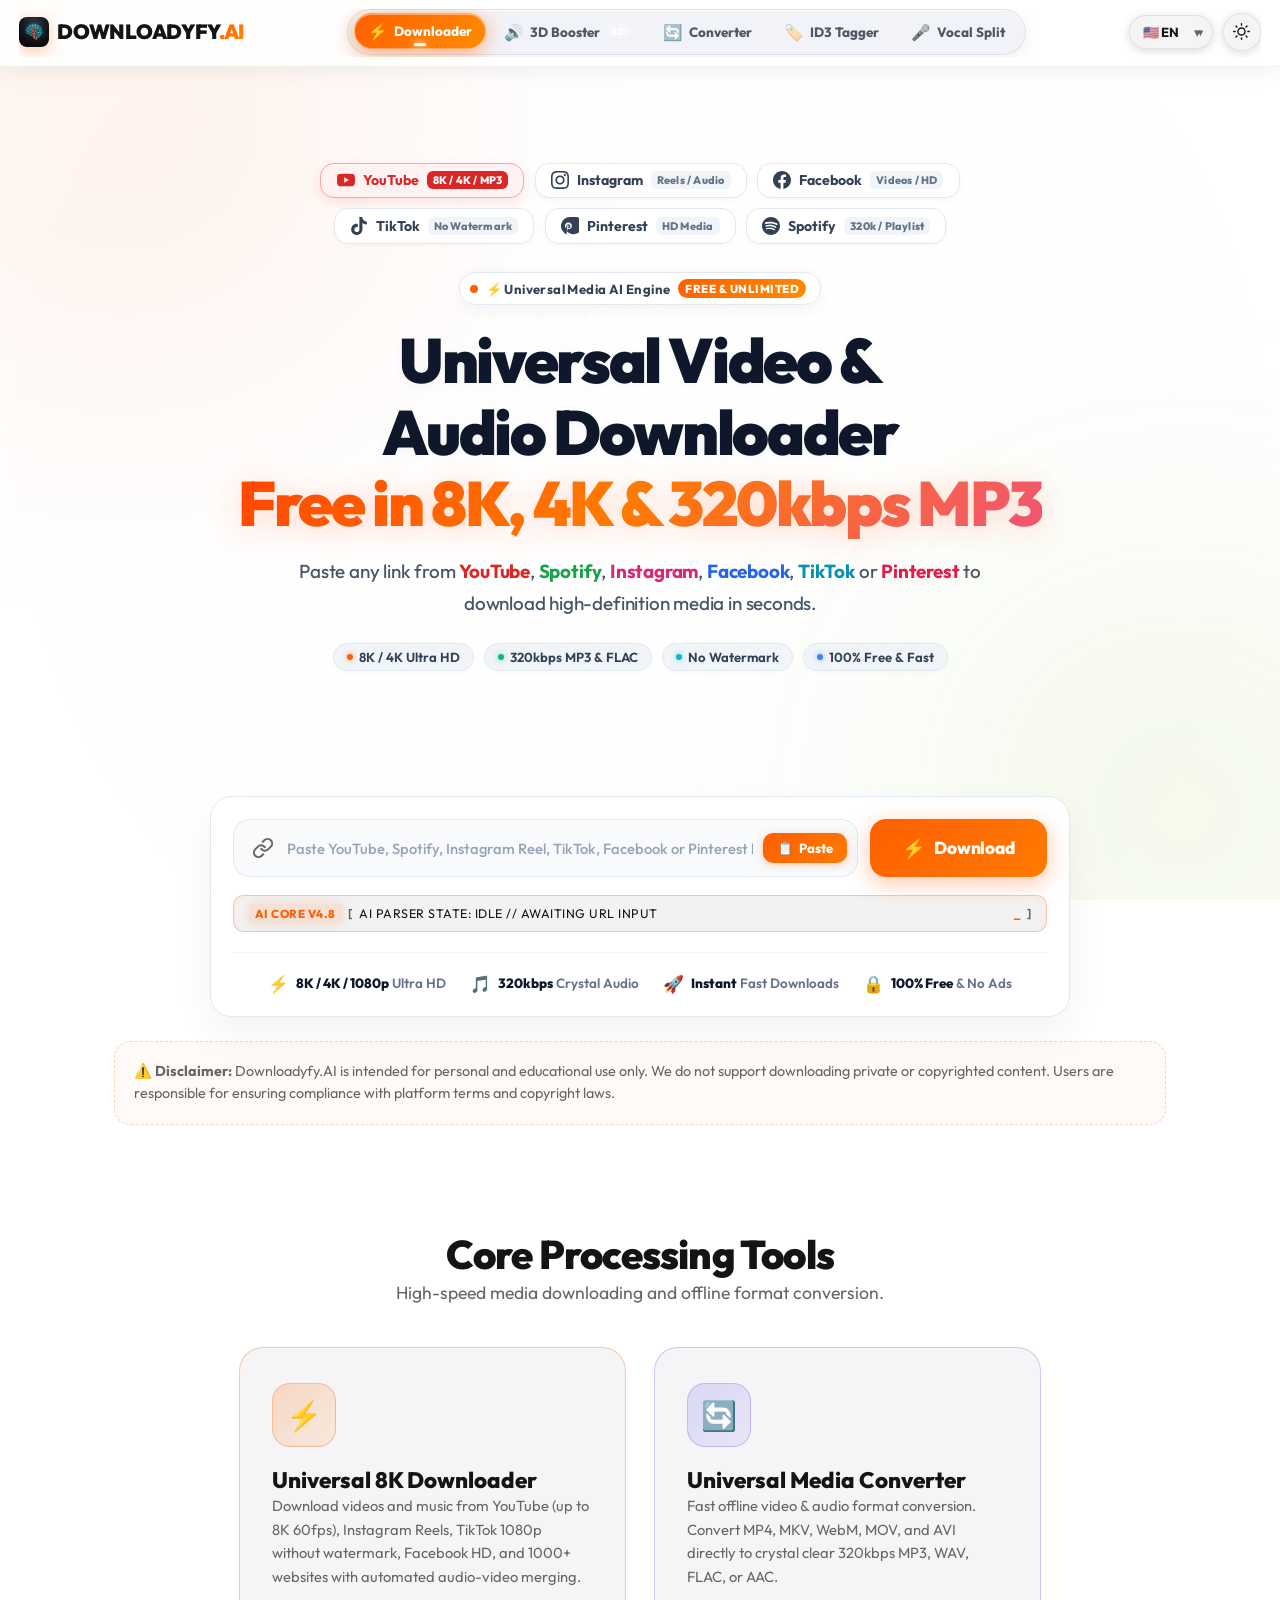
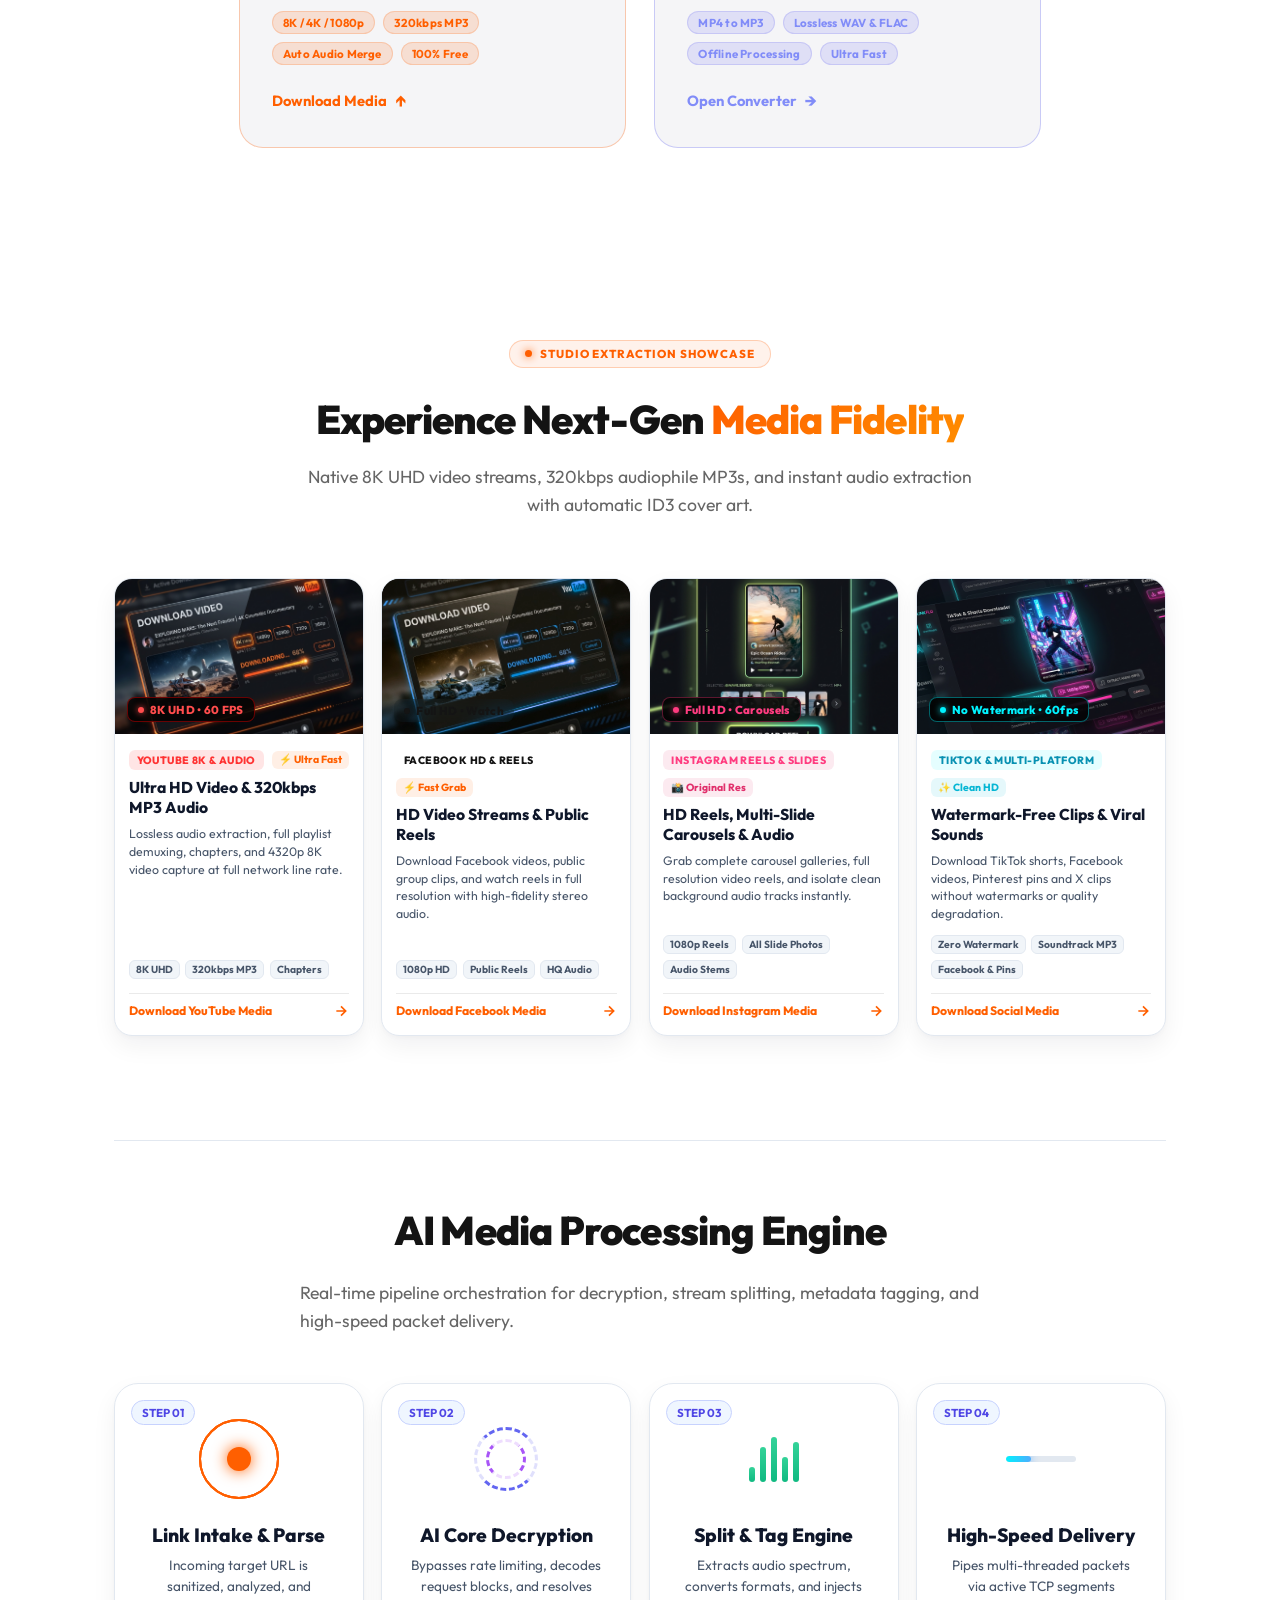
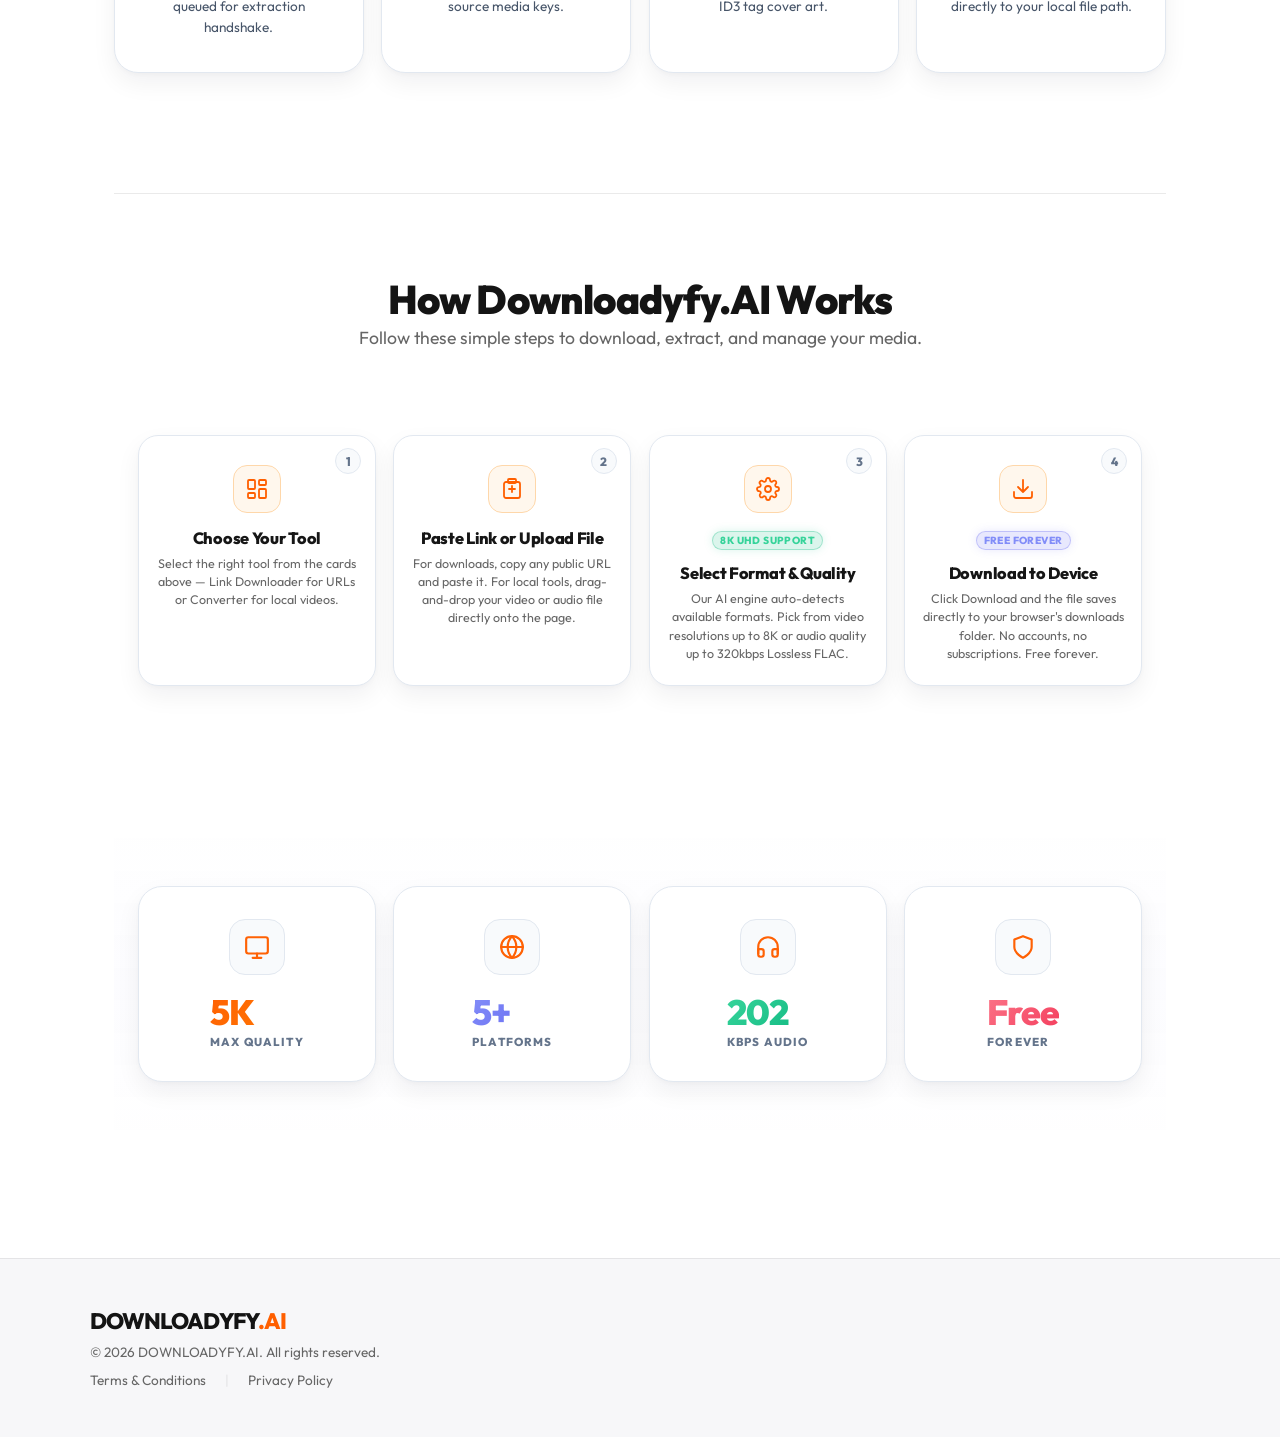
==== commit 41f00b60: "feat(ui): add Spotify platform badge and update hero search placeholder" ====
--- a/frontend/index.html
+++ b/frontend/index.html
@@ -593,6 +593,13 @@
                     <span>Pinterest</span>
                     <span class="chip-tag">HD Media</span>
                 </button>
+                <button type="button" class="platform-chip chip-spotify" data-platform="spotify" data-placeholder="Paste Spotify Track, Album or Playlist URL...">
+                    <span class="chip-icon">
+                        <svg viewBox="0 0 24 24" width="18" height="18" fill="currentColor"><path d="M12 0C5.373 0 0 5.373 0 12s5.373 12 12 12 12-5.373 12-12S18.627 0 12 0zm5.498 17.306c-.216.353-.674.464-1.027.248-2.812-1.718-6.351-2.107-10.52-1.155-.403.092-.803-.16-.895-.562-.092-.403.16-.803.562-.895 4.568-1.042 8.484-.598 11.633 1.337.353.216.464.674.247 1.027zm1.468-3.26c-.272.443-.85.584-1.293.312-3.22-1.979-8.128-2.55-11.936-1.393-.497.151-1.026-.134-1.177-.63-.151-.497.134-1.026.63-1.177 4.356-1.322 9.775-.685 13.464 1.583.443.272.584.85.312 1.293zm.126-3.41c-3.861-2.293-10.228-2.505-13.918-1.385-.593.18-1.22-.164-1.4-.757-.18-.593.164-1.22.757-1.4 4.24-1.288 11.272-1.043 15.698 1.583.533.316.707 1.01.39 1.543-.316.533-1.01.707-1.543.39z"/></svg>
+                    </span>
+                    <span>Spotify</span>
+                    <span class="chip-tag">320k / Playlist</span>
+                </button>
                 
             </div>
 
@@ -610,7 +617,7 @@
                 </h1>
                 
                 <p class="master-hero-subtitle">
-                    Paste any link from <span class="highlight-platform yt">YouTube</span>, <span class="highlight-platform ig">Instagram</span>, <span class="highlight-platform fb">Facebook</span>, <span class="highlight-platform tt">TikTok</span> or <span class="highlight-platform pin">Pinterest</span> to download high-definition media in seconds.
+                    Paste any link from <span class="highlight-platform yt">YouTube</span>, <span class="highlight-platform sp">Spotify</span>, <span class="highlight-platform ig">Instagram</span>, <span class="highlight-platform fb">Facebook</span>, <span class="highlight-platform tt">TikTok</span> or <span class="highlight-platform pin">Pinterest</span> to download high-definition media in seconds.
                 </p>
 
                 <div class="hero-feature-pills">
@@ -632,7 +639,7 @@
                             <div class="detected-platform-icon" id="detectedPlatformIcon">
                                 <svg class="link-icon" xmlns="http://www.w3.org/2000/svg" width="22" height="22" viewBox="0 0 24 24" fill="none" stroke="currentColor" stroke-width="2.2" stroke-linecap="round" stroke-linejoin="round"><path d="M10 13a5 5 0 0 0 7.54.54l3-3a5 5 0 0 0-7.07-7.07l-1.72 1.71"></path><path d="M14 11a5 5 0 0 0-7.54-.54l-3 3a5 5 0 0 0 7.07 7.07l1.71-1.71"></path></svg>
                             </div>
-                            <input type="text" id="videoUrl" class="capsule-input" placeholder="Paste YouTube, Instagram Reel, TikTok, Facebook or Pinterest link..." autocomplete="off">
+                            <input type="text" id="videoUrl" class="capsule-input" placeholder="Paste YouTube, Spotify, Instagram Reel, TikTok, Facebook or Pinterest link..." autocomplete="off">
                             <div class="capsule-actions-group">
                                 <button type="button" class="capsule-action-btn btn-clear-url hidden" id="btnClearUrl" title="Clear link">
                                     ✕
@@ -1267,3 +1274,4 @@
 </html>
 
 
+
